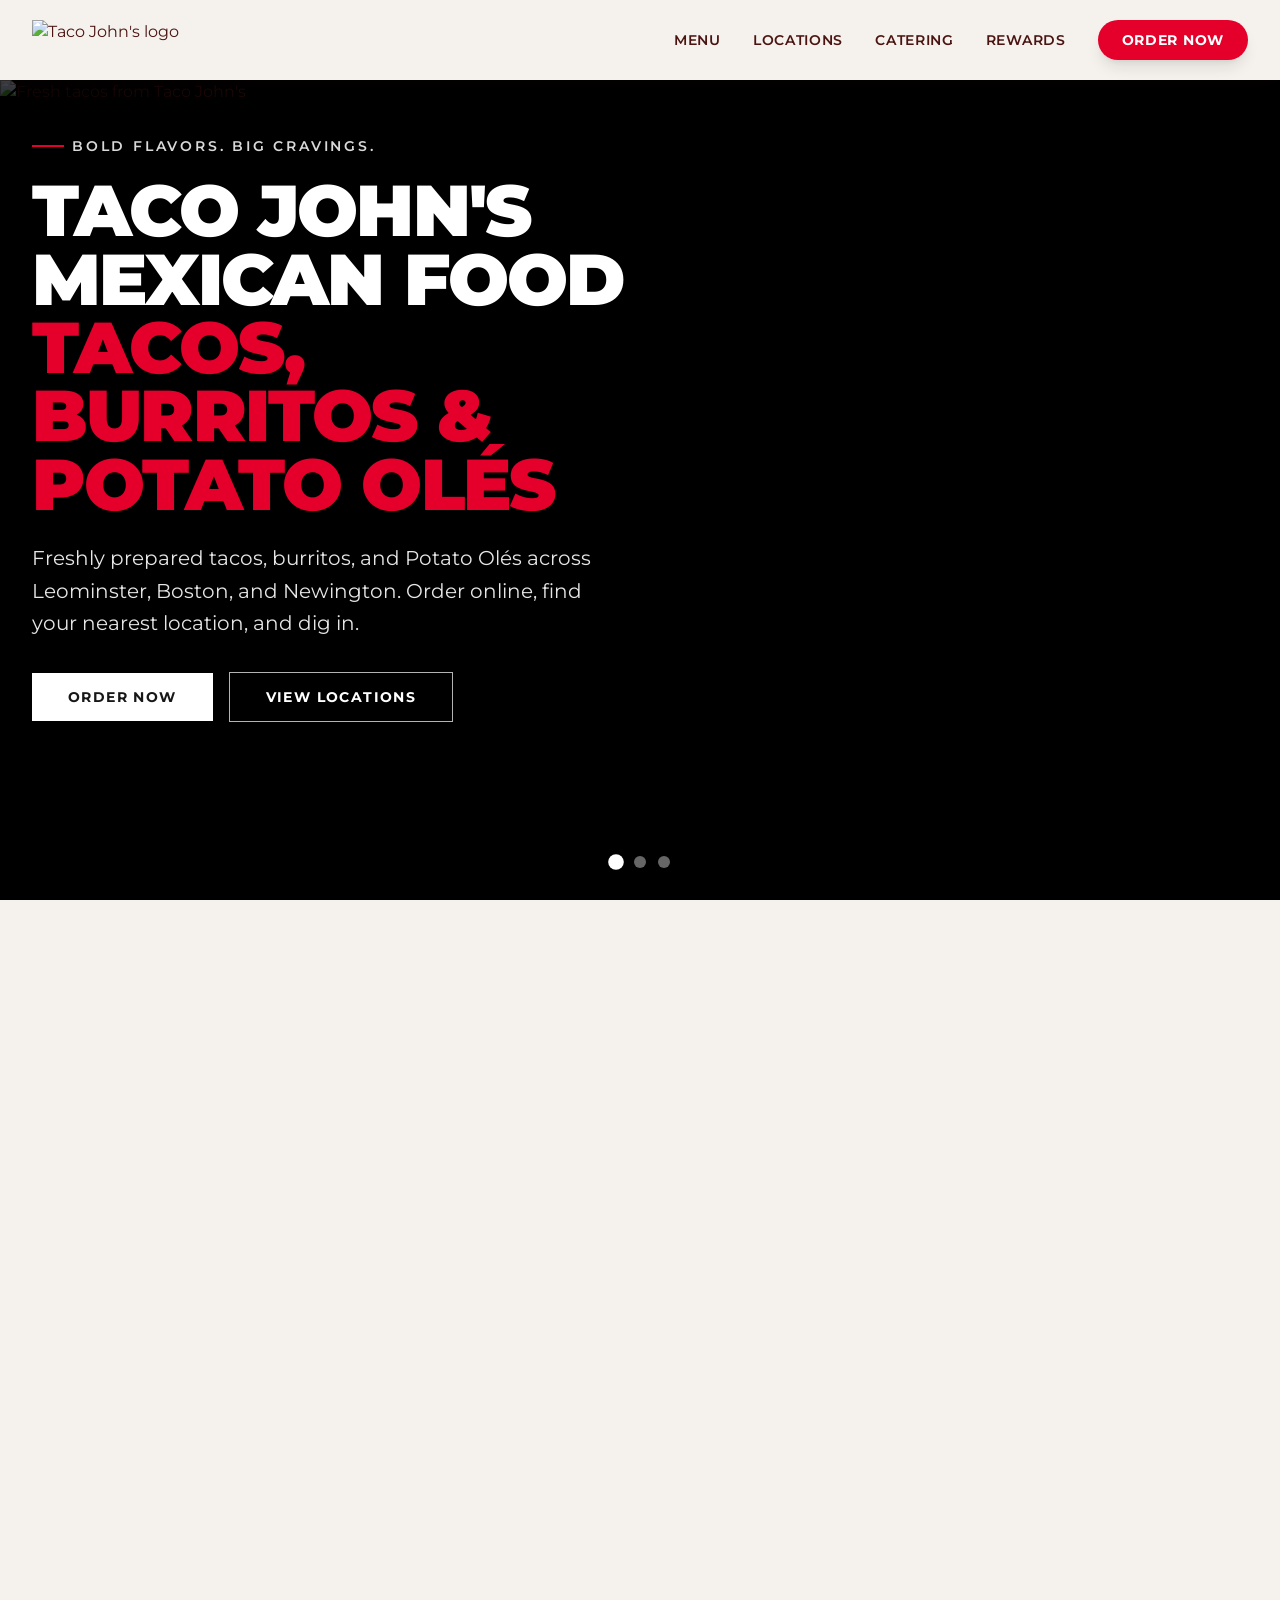
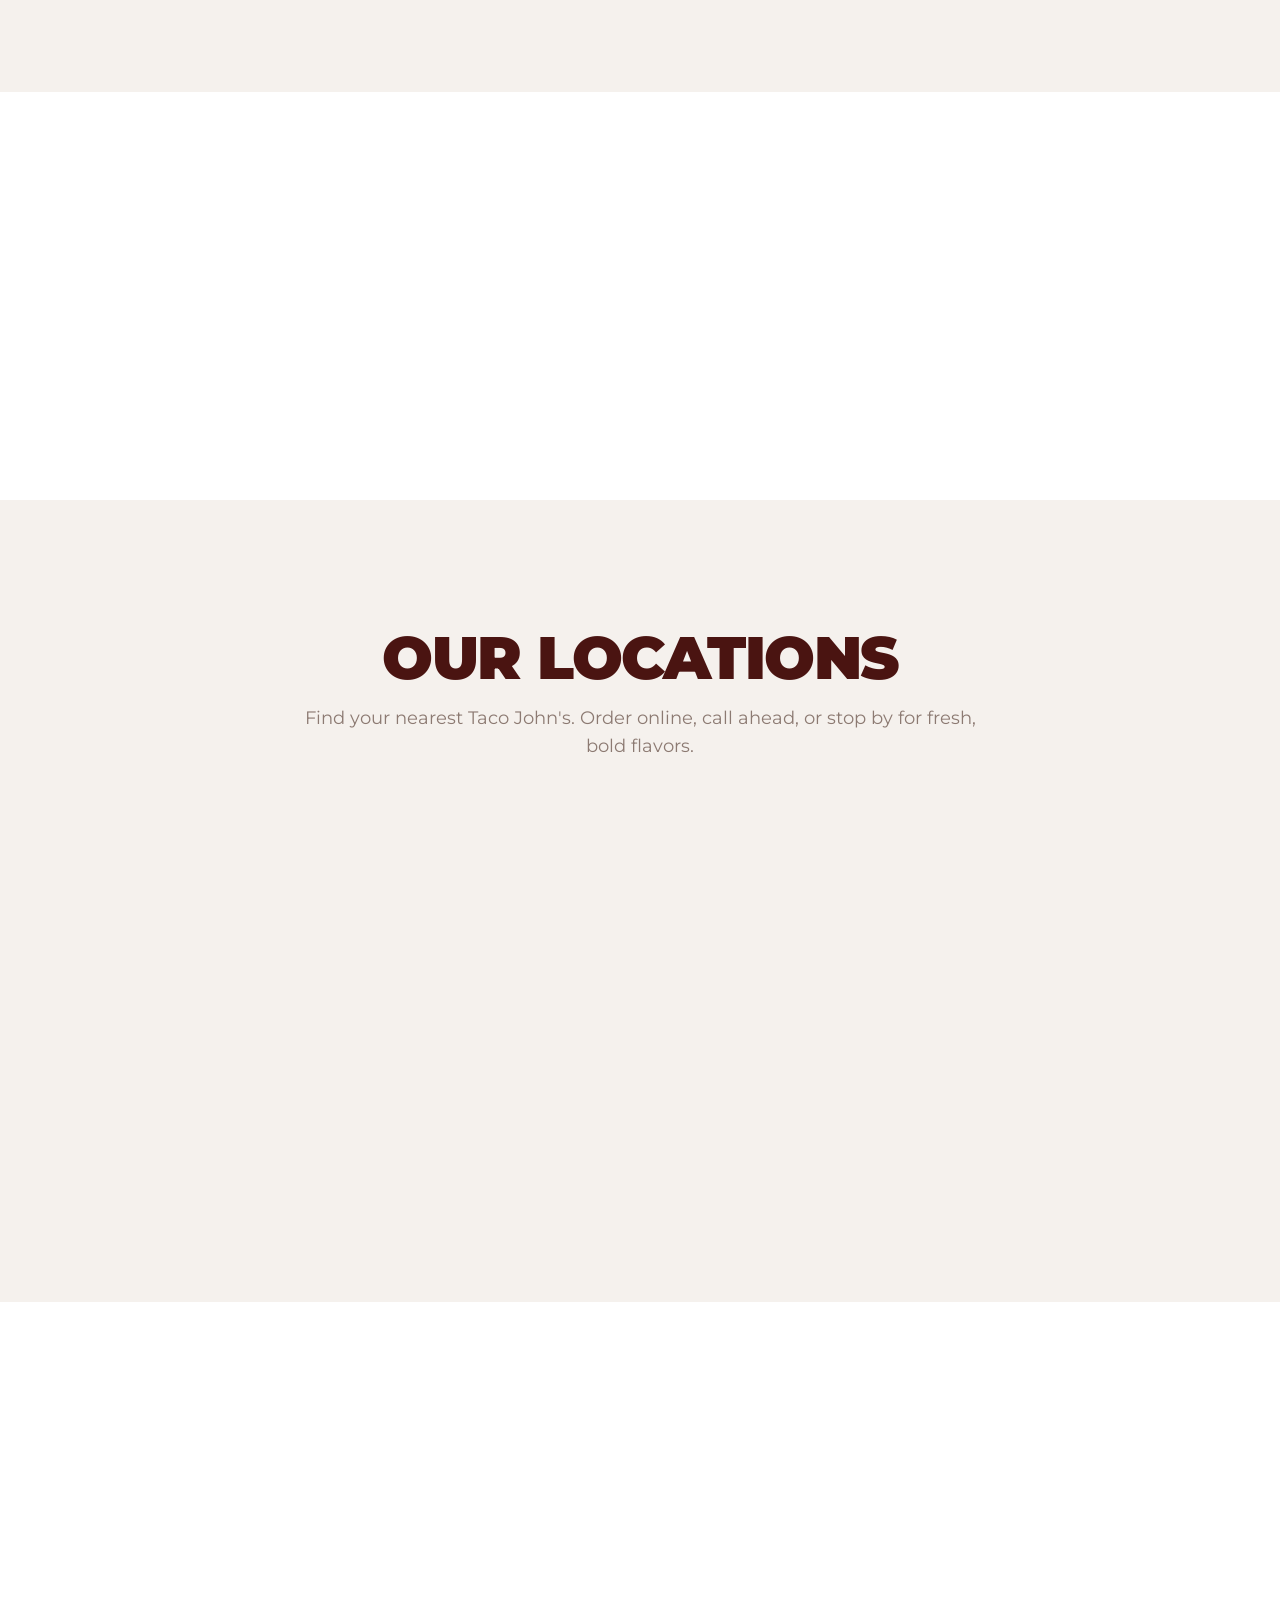
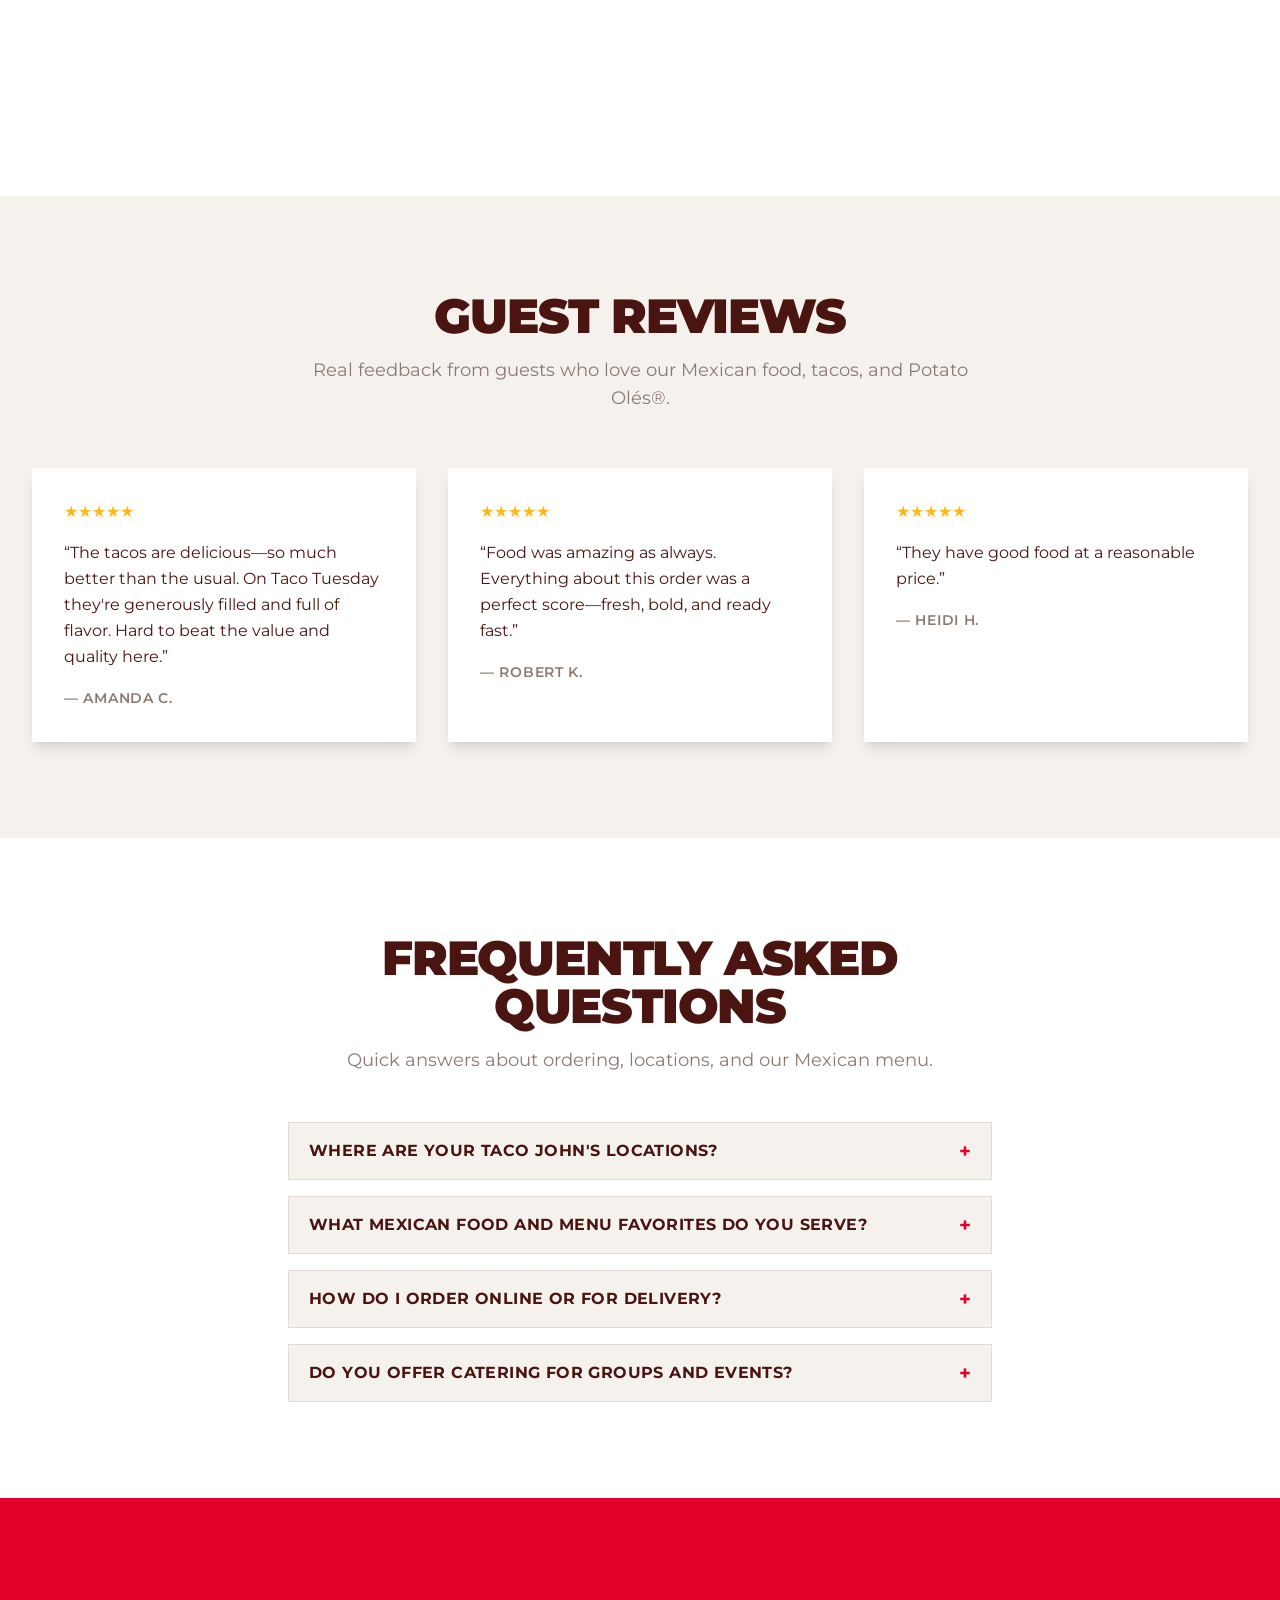
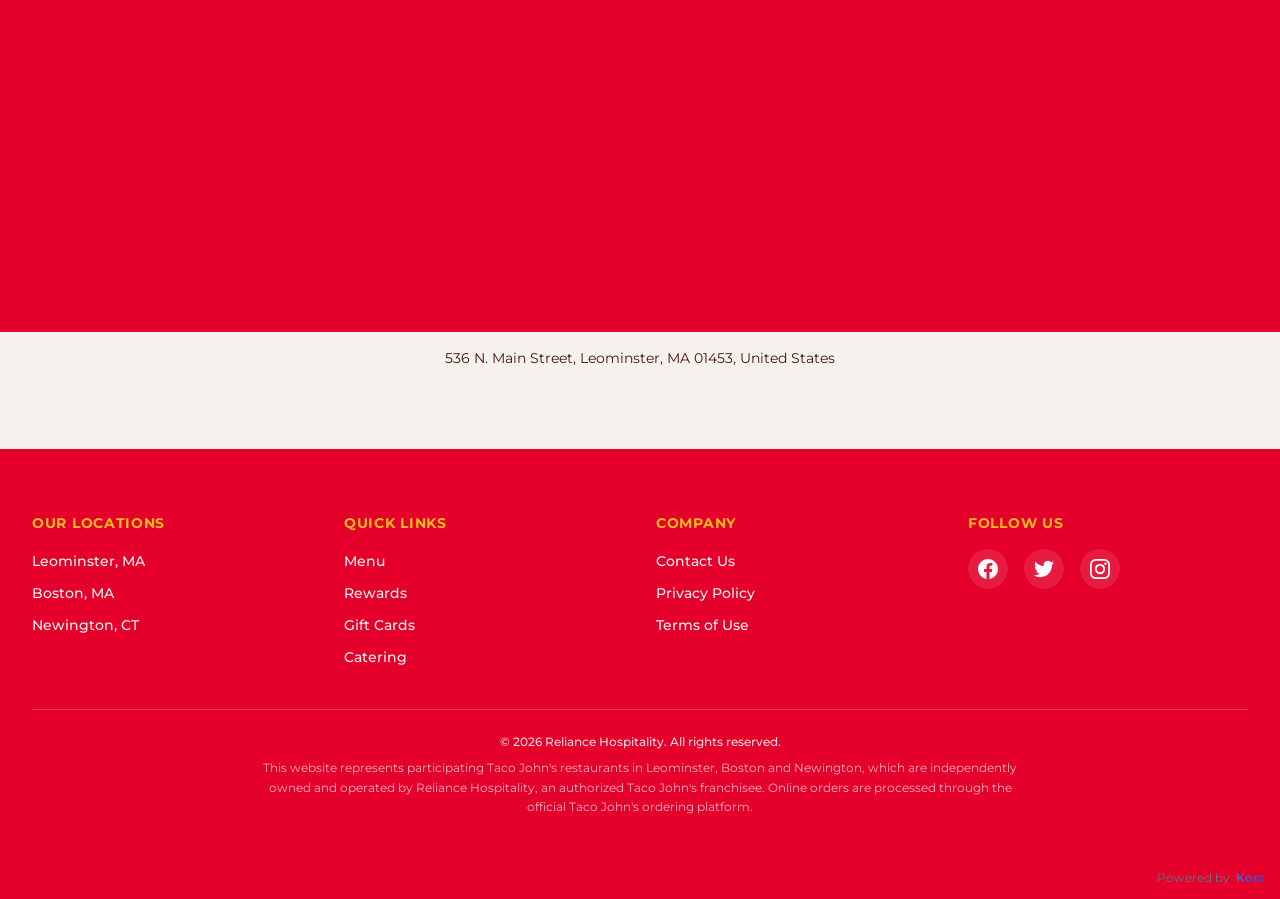
==== index.html @ ee035e54 "Update hero section in index.html with new images and adjust CSS for improved layout and responsiven" ====
<!DOCTYPE html>

<html lang="en">
<head>
<!-- KORA_TRACKING_GTM_HEAD_START -->
<!-- Google Tag Manager -->
<script>(function(w,d,s,l,i){w[l]=w[l]||[];w[l].push({'gtm.start':
new Date().getTime(),event:'gtm.js'});var f=d.getElementsByTagName(s)[0],
j=d.createElement(s),dl=l!='dataLayer'?'&l='+l:'';j.async=true;j.src=
'https://www.googletagmanager.com/gtm.js?id='+i+dl;f.parentNode.insertBefore(j,f);
})(window,document,'script','dataLayer','GTM-WW6DJR4F');</script>
<!-- End Google Tag Manager -->
<!-- KORA_TRACKING_GTM_HEAD_END -->

<meta charset="utf-8"/>
<meta content="width=device-width, initial-scale=1.0" name="viewport"/>
<title>Taco John's | Mexican Food, Tacos &amp; Potato Olés — MA &amp; CT</title>
<meta content="Order Mexican food at Taco John's in Leominster, Boston, and Newington. Enjoy tacos, burritos, Potato Olés®, breakfast, and the Value Menu. Order online today." name="description"/>
<!-- Open Graph -->
<meta content="Taco John's | Mexican Food, Tacos &amp; Potato Olés — MA &amp; CT" property="og:title"/>
<meta content="Order Mexican food at Taco John's in Leominster, Boston, and Newington. Enjoy tacos, burritos, Potato Olés®, breakfast, and the Value Menu. Order online today." property="og:description"/>
<meta content="website" property="og:type"/>
<meta content="https://quseprdus1.blob.core.windows.net/kora-business-images/social-media/9052b239-72f8-4fc3-ac91-8d7a4dfd81f4/medialibrary/1787008241_w68ulz.jpg" property="og:image"/>
<meta content="Taco John's" property="og:site_name"/>
<meta content="en_US" property="og:locale"/>
<meta content="https://tacojohnsnewengland.com" property="og:url"/>
<link href="https://tacojohnsnewengland.com" rel="canonical"/>
<meta content="US-MA" name="geo.region"/>
<meta content="Leominster" name="geo.placename"/>
<meta content="42.5251, -71.7596" name="ICBM"/>
<!-- Twitter -->
<meta content="summary_large_image" name="twitter:card"/>
<meta content="Taco John's | Mexican Food, Tacos &amp; Potato Olés — MA &amp; CT" name="twitter:title"/>
<meta content="Order Mexican food at Taco John's in Leominster, Boston, and Newington. Tacos, burritos, Potato Olés®, and rewards." name="twitter:description"/>
<meta content="https://quseprdus1.blob.core.windows.net/kora-business-images/social-media/9052b239-72f8-4fc3-ac91-8d7a4dfd81f4/medialibrary/1787008241_w68ulz.jpg" name="twitter:image"/>
<!-- Favicon (tacojohns.com) -->
<link href="https://tacojohns.com/wp-content/themes/tacojohns-2019-refresh/assets/favicon-v2/favicon-32x32.png" rel="icon" type="image/png"/>
<link href="https://tacojohns.com/wp-content/themes/tacojohns-2019-refresh/assets/favicon-v2/favicon-32x32.png" rel="shortcut icon"/>
<link href="https://tacojohns.com/wp-content/themes/tacojohns-2019-refresh/assets/favicon-v2/apple-icon-180x180.png" rel="apple-touch-icon"/>
<link as="image" href="https://quseprdus1.blob.core.windows.net/kora-business-images/social-media/9052b239-72f8-4fc3-ac91-8d7a4dfd81f4/medialibrary/1787008241_w68ulz.jpg" rel="preload"/>
<script type="application/ld+json">{
  "@context": "https://schema.org",
  "@graph": [
    {
      "@type": "WebSite",
      "name": "Taco John's",
      "url": "https://tacojohnsnewengland.com",
      "sameAs": [
        "https://www.facebook.com/tacojohns",
        "https://twitter.com/tacojohns",
        "https://www.instagram.com/tacojohns/"
      ]
    },
    {
      "@type": "Restaurant",
      "name": "Taco John's — Leominster",
      "url": "https://tacojohnsnewengland.com",
      "description": "Taco John's in Leominster, MA — bold Mexican flavors, signature Potato Olés®, and craveable classics. Order online or visit us on N. Main Street.",
      "image": "https://quseprdus1.blob.core.windows.net/kora-business-images/user-media/9052b239-72f8-4fc3-ac91-8d7a4dfd81f4/de8c94d8-887e-4625-825f-ec262dbc28df/1777350021_3ivt4z.jpg",
      "telephone": "+1-978-252-0775",
      "menu": "https://order.tacojohns.com/menu/taco-johns-leominster",
      "address": {
        "@type": "PostalAddress",
        "streetAddress": "536 N. Main Street",
        "addressLocality": "Leominster",
        "addressRegion": "MA",
        "postalCode": "01453",
        "addressCountry": "US"
      },
      "geo": {
        "@type": "GeoCoordinates",
        "latitude": 42.5251,
        "longitude": -71.7596
      },
      "openingHours": [
        "Mo 07:00-24:00",
        "Tu 07:00-24:00",
        "We 07:00-24:00",
        "Th 07:00-24:00",
        "Fr 07:00-01:00",
        "Sa 07:00-01:00",
        "Su 07:00-24:00"
      ],
      "openingHoursSpecification": [
        {
          "@type": "OpeningHoursSpecification",
          "dayOfWeek": [
            "Monday",
            "Tuesday",
            "Wednesday",
            "Thursday"
          ],
          "opens": "07:00",
          "closes": "24:00"
        },
        {
          "@type": "OpeningHoursSpecification",
          "dayOfWeek": [
            "Friday",
            "Saturday"
          ],
          "opens": "07:00",
          "closes": "01:00"
        },
        {
          "@type": "OpeningHoursSpecification",
          "dayOfWeek": "Sunday",
          "opens": "07:00",
          "closes": "24:00"
        }
      ],
      "servesCuisine": "Mexican",
      "priceRange": "$",
      "sameAs": [
        "https://www.facebook.com/tacojohns",
        "https://twitter.com/tacojohns",
        "https://www.instagram.com/tacojohns/"
      ],
      "aggregateRating": {
        "@type": "AggregateRating",
        "ratingValue": "4.6",
        "reviewCount": "1085",
        "bestRating": "5"
      }
    },
    {
      "@type": "Restaurant",
      "name": "Taco John's — Boston",
      "url": "https://tacojohnsnewengland.com",
      "description": "Taco John's in Boston, MA — bold Mexican flavors downtown on Summer Street. Order online or stop in for breakfast, lunch, or dinner.",
      "image": "https://quseprdus1.blob.core.windows.net/kora-business-images/user-media/9052b239-72f8-4fc3-ac91-8d7a4dfd81f4/de8c94d8-887e-4625-825f-ec262dbc28df/1777350008_lnzihv.jpg",
      "telephone": "+1-617-431-8787",
      "menu": "https://order.tacojohns.com/menu/boston-ma-summer-street",
      "address": {
        "@type": "PostalAddress",
        "streetAddress": "77 Summer Street",
        "addressLocality": "Boston",
        "addressRegion": "MA",
        "postalCode": "02111",
        "addressCountry": "US"
      },
      "geo": {
        "@type": "GeoCoordinates",
        "latitude": 42.3539,
        "longitude": -71.058
      },
      "openingHours": [
        "Mo 07:00-24:00",
        "Tu 07:00-24:00",
        "We 07:00-24:00",
        "Th 07:00-24:00",
        "Fr 07:00-24:00",
        "Sa 07:00-24:00",
        "Su 08:00-24:00"
      ],
      "openingHoursSpecification": [
        {
          "@type": "OpeningHoursSpecification",
          "dayOfWeek": [
            "Monday",
            "Tuesday",
            "Wednesday",
            "Thursday",
            "Friday",
            "Saturday"
          ],
          "opens": "07:00",
          "closes": "24:00"
        },
        {
          "@type": "OpeningHoursSpecification",
          "dayOfWeek": "Sunday",
          "opens": "08:00",
          "closes": "24:00"
        }
      ],
      "servesCuisine": "Mexican",
      "priceRange": "$",
      "sameAs": [
        "https://www.facebook.com/tacojohns",
        "https://twitter.com/tacojohns",
        "https://www.instagram.com/tacojohns/"
      ]
    },
    {
      "@type": "Restaurant",
      "name": "Taco John's — Newington",
      "url": "https://tacojohnsnewengland.com",
      "description": "Taco John's coming soon to Newington, CT — stay tuned for opening details at Costello Road.",
      "image": "https://quseprdus1.blob.core.windows.net/kora-business-images/user-media/9052b239-72f8-4fc3-ac91-8d7a4dfd81f4/de8c94d8-887e-4625-825f-ec262dbc28df/1777350015_f8oscp.jpg",
      "telephone": "+1-800-854-0819",
      "address": {
        "@type": "PostalAddress",
        "streetAddress": "56B Costello Road",
        "addressLocality": "Newington",
        "addressRegion": "CT",
        "postalCode": "06111",
        "addressCountry": "US"
      },
      "geo": {
        "@type": "GeoCoordinates",
        "latitude": 41.686,
        "longitude": -72.7241
      },
      "servesCuisine": "Mexican",
      "priceRange": "$"
    }
  ]
}</script>
<script type="application/ld+json">
  {
    "@context": "https://schema.org",
    "@type": "FAQPage",
    "mainEntity": [
      {
        "@type": "Question",
        "name": "Where are your Taco John's locations?",
        "acceptedAnswer": {
          "@type": "Answer",
          "text": "We currently serve Leominster, MA (536 N. Main Street), Boston, MA (77 Summer Street), and a Newington, CT location coming soon at 56B Costello Road."
        }
      },
      {
        "@type": "Question",
        "name": "What Mexican food and menu favorites do you serve?",
        "acceptedAnswer": {
          "@type": "Answer",
          "text": "Enjoy bold Mexican flavors including tacos, burritos, Potato Olés, Stuffed Grilled Tacos, the Fried Chicken Taco, breakfast burritos, and everyday Value Menu options."
        }
      },
      {
        "@type": "Question",
        "name": "How do I order online or for delivery?",
        "acceptedAnswer": {
          "@type": "Answer",
          "text": "Order at order.tacojohns.com, use the Taco John's mobile app, or choose DoorDash for delivery. Join Bigger Bolder Rewards to earn free food."
        }
      },
      {
        "@type": "Question",
        "name": "Do you offer catering for groups and events?",
        "acceptedAnswer": {
          "@type": "Answer",
          "text": "Yes—order catering for offices, parties, and events through our catering partners for trays of tacos, burritos, and Potato Olés."
        }
      }
    ]
  }
  </script>
<link href="assets/styles.css" rel="stylesheet"/>
<link href="style.css" rel="stylesheet"/>
<!-- GSAP -->
<script src="https://cdnjs.cloudflare.com/ajax/libs/gsap/3.12.2/gsap.min.js"></script>
<script src="https://cdnjs.cloudflare.com/ajax/libs/gsap/3.12.2/ScrollTrigger.min.js"></script>
<!-- KORA_GOOGLE_FONTS_START -->
<link rel="preconnect" href="https://fonts.googleapis.com">
<link rel="preconnect" href="https://fonts.gstatic.com" crossorigin>
<link rel="preload" as="style" href="https://fonts.googleapis.com/css2?family=Montserrat:wght@400;600;700&amp;display=swap" onload="this.onload=null;this.rel='stylesheet'">
<noscript><link rel="stylesheet" href="https://fonts.googleapis.com/css2?family=Montserrat:wght@400;600;700&amp;display=swap"></noscript>
<!-- KORA_GOOGLE_FONTS_END -->
</head>
<body>
<!-- KORA_TRACKING_GTM_BODY_START -->
<!-- Google Tag Manager (noscript) -->
<noscript><iframe src="https://www.googletagmanager.com/ns.html?id=GTM-WW6DJR4F"
height="0" width="0" style="display:none;visibility:hidden"></iframe></noscript>
<!-- End Google Tag Manager (noscript) -->
<!-- KORA_TRACKING_GTM_BODY_END -->

<script>
  window.KORA_SITE_CONFIG = {
    businessName: "Taco John's New England",
    phone: "+1-978-252-0775",
    address: "536 N. Main Street, Leominster, MA 01453, United States",
    site: "https://tacojohnsnewengland.com",
    apiBaseUrl: "https://kora-agent.grubtok.com"
  };
  window.KORA_CONFIG = window.KORA_SITE_CONFIG;
</script>
<div class="font-body bg-tj-cream text-tj-burgundy antialiased overflow-x-hidden" data-page-type="home">
<nav aria-label="Main navigation">
<div id="shared-header"></div>
<ul style="display:none">
<li><a href="index.html">Home</a></li>
<li><a href="location-leominster.html">Leominster</a></li>
<li><a href="location-boston.html">Boston</a></li>
<li><a href="location-newington.html">Newington</a></li>
</ul>
</nav>
<!-- ============ HERO SECTION ============ -->
<section class="relative overflow-hidden bg-black" id="hero">
<!-- Animated Background Slider -->
<div class="absolute inset-0 z-0" id="hero-slider">
<div class="slider-slide active">
<img alt="Fresh tacos from Taco John's" class="slider-slide__img" decoding="async" fetchpriority="high" height="1080" loading="eager" src="https://quseprdus1.blob.core.windows.net/kora-business-images/user-media/9052b239-72f8-4fc3-ac91-8d7a4dfd81f4/de8c94d8-887e-4625-825f-ec262dbc28df/1777350021_3ivt4z.jpg" width="1920"/>
</div>
<div class="slider-slide">
<img alt="Crispy Potato Olés from Taco John's" class="slider-slide__img" decoding="async" height="1080" loading="lazy" src="https://quseprdus1.blob.core.windows.net/kora-business-images/user-media/9052b239-72f8-4fc3-ac91-8d7a4dfd81f4/de8c94d8-887e-4625-825f-ec262dbc28df/1777350015_f8oscp.jpg" width="1920"/>
</div>
<div class="slider-slide">
<img alt="Hearty burritos from Taco John's" class="slider-slide__img" decoding="async" height="1080" loading="lazy" src="https://quseprdus1.blob.core.windows.net/kora-business-images/user-media/9052b239-72f8-4fc3-ac91-8d7a4dfd81f4/de8c94d8-887e-4625-825f-ec262dbc28df/1777350008_lnzihv.jpg" width="1920"/>
</div>
</div>
<div class="absolute inset-0 z-[1] bg-gradient-to-r from-black/75 via-black/45 to-black/20"></div>
<div class="absolute inset-0 z-[1] bg-gradient-to-t from-black/80 via-black/20 to-transparent"></div>
<div class="hero-content relative z-10 max-w-7xl mx-auto px-4 sm:px-6 lg:px-8 flex items-center pb-32">
<div class="max-w-2xl">
<p class="inline-flex items-center gap-2 text-xs sm:text-sm font-semibold uppercase tracking-[0.2em] text-white/85 mb-5">
<span class="inline-block w-8 h-[2px] bg-tj-red"></span>
          Bold Flavors. Big Cravings.
        </p>
<h1 class="font-display text-4xl sm:text-5xl lg:text-7xl font-black uppercase leading-[0.95] tracking-tight text-white drop-shadow-lg">
          Taco John's Mexican Food
          <span class="block text-tj-red">Tacos, Burritos &amp; Potato Olés</span>
</h1>
<p class="mt-5 sm:mt-6 text-base sm:text-lg lg:text-xl text-white/90 leading-relaxed max-w-xl">
          Freshly prepared tacos, burritos, and Potato Olés across Leominster, Boston, and Newington. Order online,
          find your nearest location, and dig in.
        </p>
<div class="mt-8 flex flex-wrap items-center gap-3 sm:gap-4">
<a class="inline-flex items-center justify-center bg-white text-neutral-900 px-7 sm:px-9 py-3.5 font-display font-bold uppercase tracking-widest text-xs sm:text-sm shadow-lg hover:bg-neutral-100 transition-colors" href="https://order.tacojohns.com/" rel="noopener noreferrer" target="_blank">
            Order Now
          </a>
<a class="inline-flex items-center justify-center border border-white/70 text-white px-7 sm:px-9 py-3.5 font-display font-bold uppercase tracking-widest text-xs sm:text-sm hover:bg-white hover:text-neutral-900 transition-colors" href="#locations">
            View Locations
          </a>
</div>
</div>
</div>
<!-- Slider dots -->
<div class="absolute bottom-0 left-0 right-0 z-10 px-4 pb-8 flex flex-col items-center gap-5 pointer-events-none" id="hero-bottom">
<div aria-label="Hero image slides" class="flex space-x-3 pointer-events-auto" role="tablist">
<button aria-label="Slide 1" class="slider-dot active w-3 h-3 rounded-full bg-white/40 hover:bg-white/70 transition-colors" data-slide="0" type="button"></button>
<button aria-label="Slide 2" class="slider-dot w-3 h-3 rounded-full bg-white/40 hover:bg-white/70 transition-colors" data-slide="1" type="button"></button>
<button aria-label="Slide 3" class="slider-dot w-3 h-3 rounded-full bg-white/40 hover:bg-white/70 transition-colors" data-slide="2" type="button"></button>
</div>
</div>
</section>
<!-- ============ VALUE PROPOSITION CARDS ============ -->
<section class="py-20 sm:py-24 lg:py-32 bg-tj-cream" id="value-props">
<div class="max-w-7xl mx-auto px-4 sm:px-6 lg:px-8">
<div class="grid md:grid-cols-3 gap-6 lg:gap-8">
<!-- Card 1: Value Menu -->
<div class="value-card bg-white rounded-2xl shadow-xl overflow-hidden hover:-translate-y-2 hover:shadow-2xl transition-all duration-300 opacity-0 translate-y-8">
<div class="aspect-[4/3] overflow-hidden">
<img alt="Taco John's Value Menu tacos and Mexican food deals starting at $2" class="w-full h-full object-cover" decoding="async" height="720" loading="lazy" src="https://quseprdus1.blob.core.windows.net/kora-business-images/social-media/9052b239-72f8-4fc3-ac91-8d7a4dfd81f4/medialibrary/1787008292_bke0to.jpg" width="960"/>
</div>
<div class="p-6 lg:p-8 text-center">
<h3 class="font-display text-2xl font-bold text-tj-burgundy mb-3">Value Menu</h3>
<p class="text-tj-taupe mb-6">See what Real Value tastes like. Options starting at just $2. Premium
              ingredients without the premium price.</p>
<a class="inline-block bg-tj-burgundy text-white px-6 py-3 rounded-full font-semibold uppercase tracking-wider text-sm hover:bg-tj-red transition-colors" href="https://order.tacojohns.com/" target="_blank">Order
              Now</a>
</div>
</div>
<!-- Card 2: Premium Ingredients -->
<div class="value-card bg-white rounded-2xl shadow-xl overflow-hidden hover:-translate-y-2 hover:shadow-2xl transition-all duration-300 opacity-0 translate-y-8">
<div class="aspect-[4/3] overflow-hidden">
<img alt="Premium ingredients for Boss Burrito and Meat and Potato Burrito" class="w-full h-full object-cover" decoding="async" height="720" loading="lazy" src="https://quseprdus1.blob.core.windows.net/kora-business-images/social-media/9052b239-72f8-4fc3-ac91-8d7a4dfd81f4/medialibrary/1787008330_jy5ivc.jpg" width="960"/>
</div>
<div class="p-6 lg:p-8 text-center">
<h3 class="font-display text-2xl font-bold text-tj-burgundy mb-3">Premium Ingredients</h3>
<p class="text-tj-taupe mb-6">Premium ingredients, shells fried in-house daily. Experience the Boss Burrito
              and Meat &amp; Potato Burrito.</p>
<a class="inline-block bg-tj-burgundy text-white px-6 py-3 rounded-full font-semibold uppercase tracking-wider text-sm hover:bg-tj-red transition-colors" href="https://tacojohns.com/our-menu/" target="_blank">Browse
              Menu</a>
</div>
</div>
<!-- Card 3: Breakfast -->
<div class="value-card bg-white rounded-2xl shadow-xl overflow-hidden hover:-translate-y-2 hover:shadow-2xl transition-all duration-300 opacity-0 translate-y-8">
<div class="aspect-[4/3] overflow-hidden">
<img alt="Breakfast burrito and Mexican breakfast favorites at Taco John's" class="w-full h-full object-cover" decoding="async" height="720" loading="lazy" src="https://quseprdus1.blob.core.windows.net/kora-business-images/user-media/9052b239-72f8-4fc3-ac91-8d7a4dfd81f4/de8c94d8-887e-4625-825f-ec262dbc28df/1787033516_rs2t01.jpg" width="960"/>
</div>
<div class="p-6 lg:p-8 text-center">
<h3 class="font-display text-2xl font-bold text-tj-burgundy mb-3">Breakfast</h3>
<p class="text-tj-taupe mb-6">Start your day with us! Scrambler Burritos, Meat &amp; Potato Breakfast Burritos,
              and Mexican Donut Bites.</p>
<a class="inline-block bg-tj-burgundy text-white px-6 py-3 rounded-full font-semibold uppercase tracking-wider text-sm hover:bg-tj-red transition-colors" href="https://tacojohns.com/our-menu/#breakfast" target="_blank">Find
              Breakfast</a>
</div>
</div>
</div>
</div>
</section>
<!-- ============ QUICK ACTION TILES (brand-style CTAs) ============ -->
<section aria-label="Quick links" class="quick-tiles-wrap py-10 sm:py-14 bg-white">
<div class="max-w-7xl mx-auto px-3 sm:px-4 lg:px-6">
<div class="grid grid-cols-2 lg:grid-cols-4 gap-2.5 sm:gap-3 lg:gap-4">
<a class="quick-card quick-action-tile group relative flex items-center justify-center overflow-hidden opacity-0 translate-y-6" href="https://tacojohns.wgiftcard.com/responsive/landing_responsive/landing/tacojohns" rel="noopener noreferrer" style="background-image: url('https://quseprdus1.blob.core.windows.net/kora-business-images/user-media/9052b239-72f8-4fc3-ac91-8d7a4dfd81f4/de8c94d8-887e-4625-825f-ec262dbc28df/1777350079_wdi53k.jpg');" target="_blank">
<span class="quick-action-tile__btn">Buy a Gift Card</span>
</a>
<a class="quick-card quick-action-tile quick-action-tile--hiring group relative flex flex-col items-center justify-center gap-4 overflow-hidden p-4 text-center opacity-0 translate-y-6" href="https://tacojohns.com/careers/" rel="noopener noreferrer" style="background-image: url('https://quseprdus1.blob.core.windows.net/kora-business-images/user-media/9052b239-72f8-4fc3-ac91-8d7a4dfd81f4/de8c94d8-887e-4625-825f-ec262dbc28df/1777350033_8bztr4.jpg');" target="_blank">
<span class="font-display font-black text-white uppercase tracking-tight text-xl sm:text-2xl lg:text-3xl leading-none drop-shadow-md">Now
            Hiring</span>
<span class="quick-action-tile__btn">Apply Now</span>
</a>
<a class="quick-card quick-action-tile group relative flex items-center justify-center overflow-hidden opacity-0 translate-y-6" href="https://www.doordash.com/business/Taco-John-s-249516" rel="noopener noreferrer" style="background-image: url('https://quseprdus1.blob.core.windows.net/kora-business-images/user-media/9052b239-72f8-4fc3-ac91-8d7a4dfd81f4/de8c94d8-887e-4625-825f-ec262dbc28df/1777350060_s73m8m.jpg');" target="_blank">
<span class="quick-action-tile__btn">Order DoorDash</span>
</a>
<a class="quick-card quick-action-tile group relative flex items-center justify-center overflow-hidden opacity-0 translate-y-6" href="https://www.ezcater.com/brand/pvt/taco-johns-1" rel="noopener noreferrer" style="background-image: url('https://quseprdus1.blob.core.windows.net/kora-business-images/user-media/9052b239-72f8-4fc3-ac91-8d7a4dfd81f4/de8c94d8-887e-4625-825f-ec262dbc28df/1777350047_htmjsw.jpg');" target="_blank">
<span class="quick-action-tile__btn">Order Catering</span>
</a>
</div>
</div>
</section>
<!-- ============ LOCATIONS SECTION ============ -->
<section class="py-20 sm:py-24 lg:py-32 bg-tj-cream" id="locations">
<div class="max-w-7xl mx-auto px-4 sm:px-6 lg:px-8">
<div class="text-center mb-12 lg:mb-16">
<h2 class="font-display text-4xl sm:text-5xl lg:text-6xl font-black text-tj-burgundy uppercase tracking-tight">
          Our Locations</h2>
<p class="text-tj-taupe mt-4 text-lg max-w-2xl mx-auto">Find your nearest Taco John's. Order online, call ahead,
          or stop by for fresh, bold flavors.</p>
</div>
<div class="grid md:grid-cols-3 gap-6 lg:gap-8">
<!-- Location 1: Leominster -->
<div class="location-card bg-white rounded-2xl shadow-xl overflow-hidden hover:-translate-y-2 hover:shadow-2xl transition-all duration-300 opacity-0 translate-y-8">
<div class="bg-tj-red p-4 text-center">
<h3 class="font-display text-xl font-bold text-white uppercase tracking-wider">Leominster, MA</h3>
</div>
<div class="p-6">
<div class="flex items-start gap-3 mb-3">
<svg class="w-5 h-5 text-tj-red flex-shrink-0 mt-0.5" fill="none" stroke="currentColor" viewbox="0 0 24 24">
<path d="M17.657 16.657L13.414 20.9a1.998 1.998 0 01-2.827 0l-4.244-4.243a8 8 0 1111.314 0z" stroke-linecap="round" stroke-linejoin="round" stroke-width="2"></path>
<path d="M15 11a3 3 0 11-6 0 3 3 0 016 0z" stroke-linecap="round" stroke-linejoin="round" stroke-width="2"></path>
</svg>
<p class="text-sm text-tj-burgundy">536 N. Main Street<br/>Leominster, MA 01453</p>
</div>
<div class="flex items-center gap-3 mb-3">
<svg class="w-5 h-5 text-tj-yellow flex-shrink-0" fill="none" stroke="currentColor" viewbox="0 0 24 24">
<path d="M3 5a2 2 0 012-2h3.28a1 1 0 01.948.684l1.498 4.493a1 1 0 01-.502 1.21l-2.257 1.13a11.042 11.042 0 005.516 5.516l1.13-2.257a1 1 0 011.21-.502l4.493 1.498a1 1 0 01.684.949V19a2 2 0 01-2 2h-1C9.716 21 3 14.284 3 6V5z" stroke-linecap="round" stroke-linejoin="round" stroke-width="2"></path>
</svg>
<a class="text-sm text-tj-burgundy hover:text-tj-red transition-colors font-semibold" href="tel:9782520775">(978) 252-0775</a>
</div>
<div class="flex items-center gap-3 mb-4">
<svg class="w-5 h-5 text-tj-teal flex-shrink-0" fill="none" stroke="currentColor" viewbox="0 0 24 24">
<path d="M12 8v4l3 3m6-3a9 9 0 11-18 0 9 9 0 0118 0z" stroke-linecap="round" stroke-linejoin="round" stroke-width="2"></path>
</svg>
<div class="text-sm">
<span class="location-status inline-flex items-center px-2 py-0.5 rounded-full text-xs font-bold bg-green-100 text-green-700 mb-1" data-location="leominster">
<span class="w-1.5 h-1.5 rounded-full bg-green-500 mr-1.5 animate-pulse"></span>Open
                </span>
<p class="text-tj-taupe today-hours" data-location="leominster">Today's Hours: 7:00 AM - Midnight</p>
</div>
</div>
<div class="grid grid-cols-2 gap-2 mt-4">
<a class="bg-tj-red text-white text-center py-2.5 rounded-full font-semibold text-sm hover:bg-tj-red-dark transition-colors" href="https://order.tacojohns.com/menu/taco-johns-leominster" target="_blank">Order</a>
<a class="bg-tj-burgundy text-white text-center py-2.5 rounded-full font-semibold text-sm hover:bg-tj-red transition-colors" href="https://maps.apple.com/?daddr=Taco+John's,+536+N.+Main+Street,+Leominster+MA+01453" target="_blank">Directions</a>
</div>
<div class="mt-3">
<a class="flex items-center justify-center gap-2 w-full border-2 border-tj-red text-tj-red text-center py-2.5 rounded-full text-sm font-bold uppercase tracking-wider hover:bg-tj-red hover:text-white transition-colors" href="location-leominster.html">
                View Details
                <svg aria-hidden="true" class="w-4 h-4 shrink-0" fill="none" stroke="currentColor" viewbox="0 0 24 24">
<path d="M9 5l7 7-7 7" stroke-linecap="round" stroke-linejoin="round" stroke-width="2"></path>
</svg>
</a>
</div>
</div>
</div>
<!-- Location 2: Boston -->
<div class="location-card bg-white rounded-2xl shadow-xl overflow-hidden hover:-translate-y-2 hover:shadow-2xl transition-all duration-300 opacity-0 translate-y-8">
<div class="bg-tj-red p-4 text-center">
<h3 class="font-display text-xl font-bold text-white uppercase tracking-wider">Boston, MA</h3>
</div>
<div class="p-6">
<div class="flex items-start gap-3 mb-3">
<svg class="w-5 h-5 text-tj-red flex-shrink-0 mt-0.5" fill="none" stroke="currentColor" viewbox="0 0 24 24">
<path d="M17.657 16.657L13.414 20.9a1.998 1.998 0 01-2.827 0l-4.244-4.243a8 8 0 1111.314 0z" stroke-linecap="round" stroke-linejoin="round" stroke-width="2"></path>
<path d="M15 11a3 3 0 11-6 0 3 3 0 016 0z" stroke-linecap="round" stroke-linejoin="round" stroke-width="2"></path>
</svg>
<p class="text-sm text-tj-burgundy">77 Summer Street<br/>Boston, MA 02111</p>
</div>
<div class="flex items-center gap-3 mb-3">
<svg class="w-5 h-5 text-tj-yellow flex-shrink-0" fill="none" stroke="currentColor" viewbox="0 0 24 24">
<path d="M3 5a2 2 0 012-2h3.28a1 1 0 01.948.684l1.498 4.493a1 1 0 01-.502 1.21l-2.257 1.13a11.042 11.042 0 005.516 5.516l1.13-2.257a1 1 0 011.21-.502l4.493 1.498a1 1 0 01.684.949V19a2 2 0 01-2 2h-1C9.716 21 3 14.284 3 6V5z" stroke-linecap="round" stroke-linejoin="round" stroke-width="2"></path>
</svg>
<a class="text-sm text-tj-burgundy hover:text-tj-red transition-colors font-semibold" href="tel:6174318787">(617) 431-8787</a>
</div>
<div class="flex items-center gap-3 mb-4">
<svg class="w-5 h-5 text-tj-teal flex-shrink-0" fill="none" stroke="currentColor" viewbox="0 0 24 24">
<path d="M12 8v4l3 3m6-3a9 9 0 11-18 0 9 9 0 0118 0z" stroke-linecap="round" stroke-linejoin="round" stroke-width="2"></path>
</svg>
<div class="text-sm">
<span class="location-status inline-flex items-center px-2 py-0.5 rounded-full text-xs font-bold bg-green-100 text-green-700 mb-1" data-location="boston">
<span class="w-1.5 h-1.5 rounded-full bg-green-500 mr-1.5 animate-pulse"></span>Open
                </span>
<p class="text-tj-taupe today-hours" data-location="boston">Today's Hours: 7:00 AM - Midnight</p>
</div>
</div>
<div class="grid grid-cols-2 gap-2 mt-4">
<a class="bg-tj-red text-white text-center py-2.5 rounded-full font-semibold text-sm hover:bg-tj-red-dark transition-colors" href="https://order.tacojohns.com/menu/boston-ma-summer-street" target="_blank">Order</a>
<a class="bg-tj-burgundy text-white text-center py-2.5 rounded-full font-semibold text-sm hover:bg-tj-red transition-colors" href="https://maps.apple.com/?daddr=Taco+John's,+77+Summer+Street,+Boston+MA+02111" target="_blank">Directions</a>
</div>
<div class="mt-3">
<a class="flex items-center justify-center gap-2 w-full border-2 border-tj-red text-tj-red text-center py-2.5 rounded-full text-sm font-bold uppercase tracking-wider hover:bg-tj-red hover:text-white transition-colors" href="location-boston.html">
                View Details
                <svg aria-hidden="true" class="w-4 h-4 shrink-0" fill="none" stroke="currentColor" viewbox="0 0 24 24">
<path d="M9 5l7 7-7 7" stroke-linecap="round" stroke-linejoin="round" stroke-width="2"></path>
</svg>
</a>
</div>
</div>
</div>
<!-- Location 3: Newington -->
<div class="location-card bg-white rounded-2xl shadow-xl overflow-hidden hover:-translate-y-2 hover:shadow-2xl transition-all duration-300 opacity-0 translate-y-8">
<div class="bg-tj-yellow p-4 text-center">
<h3 class="font-display text-xl font-bold text-tj-burgundy uppercase tracking-wider">Newington, CT</h3>
</div>
<div class="p-6">
<div class="flex items-start gap-3 mb-3">
<svg class="w-5 h-5 text-tj-red flex-shrink-0 mt-0.5" fill="none" stroke="currentColor" viewbox="0 0 24 24">
<path d="M17.657 16.657L13.414 20.9a1.998 1.998 0 01-2.827 0l-4.244-4.243a8 8 0 1111.314 0z" stroke-linecap="round" stroke-linejoin="round" stroke-width="2"></path>
<path d="M15 11a3 3 0 11-6 0 3 3 0 016 0z" stroke-linecap="round" stroke-linejoin="round" stroke-width="2"></path>
</svg>
<p class="text-sm text-tj-burgundy">56B Costello Road<br/>Newington, CT 06111</p>
</div>
<div class="flex items-center gap-3 mb-3">
<svg class="w-5 h-5 text-tj-yellow flex-shrink-0" fill="none" stroke="currentColor" viewbox="0 0 24 24">
<path d="M3 5a2 2 0 012-2h3.28a1 1 0 01.948.684l1.498 4.493a1 1 0 01-.502 1.21l-2.257 1.13a11.042 11.042 0 005.516 5.516l1.13-2.257a1 1 0 011.21-.502l4.493 1.498a1 1 0 01.684.949V19a2 2 0 01-2 2h-1C9.716 21 3 14.284 3 6V5z" stroke-linecap="round" stroke-linejoin="round" stroke-width="2"></path>
</svg>
<a class="text-sm text-tj-burgundy hover:text-tj-red transition-colors font-semibold" href="tel:8008540819">(800) 854-0819</a>
</div>
<div class="flex items-center gap-3 mb-4">
<svg class="w-5 h-5 text-tj-teal flex-shrink-0" fill="none" stroke="currentColor" viewbox="0 0 24 24">
<path d="M12 8v4l3 3m6-3a9 9 0 11-18 0 9 9 0 0118 0z" stroke-linecap="round" stroke-linejoin="round" stroke-width="2"></path>
</svg>
<div class="text-sm">
<span class="inline-flex items-center px-2 py-0.5 rounded-full text-xs font-bold bg-amber-100 text-amber-700 mb-1">
<span class="w-1.5 h-1.5 rounded-full bg-amber-500 mr-1.5"></span>Coming Soon
                </span>
<p class="text-tj-taupe">Opening Hours TBA</p>
</div>
</div>
<div class="grid grid-cols-2 gap-2 mt-4">
<a class="bg-gray-300 text-gray-500 text-center py-2.5 rounded-full font-semibold text-sm cursor-not-allowed" href="#" onclick="alert('Coming soon! This location is not yet open for orders.'); return false;">Order</a>
<a class="bg-tj-burgundy text-white text-center py-2.5 rounded-full font-semibold text-sm hover:bg-tj-red transition-colors" href="https://maps.apple.com/?daddr=Taco+John's,+56B+Costello+Road,+Newington+CT+06111" target="_blank">Directions</a>
</div>
<div class="mt-3">
<a class="flex items-center justify-center gap-2 w-full border-2 border-tj-red text-tj-red text-center py-2.5 rounded-full text-sm font-bold uppercase tracking-wider hover:bg-tj-red hover:text-white transition-colors" href="location-newington.html">
                View Details
                <svg aria-hidden="true" class="w-4 h-4 shrink-0" fill="none" stroke="currentColor" viewbox="0 0 24 24">
<path d="M9 5l7 7-7 7" stroke-linecap="round" stroke-linejoin="round" stroke-width="2"></path>
</svg>
</a>
</div>
</div>
</div>
</div>
</div>
</section>
<!-- ============ ABOUT SECTION ============ -->
<section class="py-16 sm:py-20 bg-white" id="about">
<div class="max-w-4xl mx-auto px-4 sm:px-6 lg:px-8 text-center">
<h2 class="about-title font-display text-3xl sm:text-4xl lg:text-5xl font-black text-tj-burgundy uppercase tracking-tight mb-6 opacity-0 translate-y-6">
        Proudly Serving Our Communities
      </h2>
<p class="about-text text-lg sm:text-xl text-tj-taupe leading-relaxed mb-8 opacity-0 translate-y-6">
        With our fusion of distinctive flavors and south-of-the-border spices, we're all about
        <strong class="text-tj-red">Bigger. Bolder. Better.</strong> Choose from classics like Meat &amp; Potato
        Burritos,
        Stuffed Grilled Tacos, Potato Olés<sup>®</sup>, and the fan-favorite Fried Chicken Taco.
        Stop in for signature specials like Taco Tuesday and our everyday Value Menu.
      </p>
<a class="about-cta inline-block bg-tj-red text-white px-8 py-4 rounded-full font-bold uppercase tracking-wider hover:bg-tj-red-dark hover:scale-105 transition-all shadow-xl text-sm opacity-0 translate-y-6" href="https://order.tacojohns.com/" target="_blank">
        Order Online Now
      </a>
</div>
</section>
<!-- ============ REVIEWS SECTION ============ -->
<section aria-labelledby="reviews-heading" class="py-16 sm:py-20 lg:py-24 bg-tj-cream" id="reviews">
<div class="max-w-7xl mx-auto px-4 sm:px-6 lg:px-8">
<div class="text-center mb-10 lg:mb-14">
<h2 class="font-display text-3xl sm:text-4xl lg:text-5xl font-black text-tj-burgundy uppercase tracking-tight" id="reviews-heading">
          Guest Reviews
        </h2>
<p class="text-tj-taupe mt-4 text-lg max-w-2xl mx-auto">
          Real feedback from guests who love our Mexican food, tacos, and Potato Olés®.
        </p>
</div>
<div class="grid md:grid-cols-3 gap-6 lg:gap-8">
<blockquote class="review testimonial bg-white p-6 lg:p-8 shadow-lg">
<div aria-label="5 out of 5 stars" class="flex items-center gap-1 text-tj-yellow mb-4">
<span aria-hidden="true">★★★★★</span>
</div>
<p class="text-tj-burgundy leading-relaxed mb-4">
            “The tacos are delicious—so much better than the usual. On Taco Tuesday they're generously filled
            and full of flavor. Hard to beat the value and quality here.”
          </p>
<cite class="not-italic text-sm font-semibold text-tj-taupe uppercase tracking-wider">— Amanda C.</cite>
</blockquote>
<blockquote class="review testimonial bg-white p-6 lg:p-8 shadow-lg">
<div aria-label="5 out of 5 stars" class="flex items-center gap-1 text-tj-yellow mb-4">
<span aria-hidden="true">★★★★★</span>
</div>
<p class="text-tj-burgundy leading-relaxed mb-4">
            “Food was amazing as always. Everything about this order was a perfect score—fresh, bold, and ready
            fast.”
          </p>
<cite class="not-italic text-sm font-semibold text-tj-taupe uppercase tracking-wider">— Robert K.</cite>
</blockquote>
<blockquote class="review testimonial bg-white p-6 lg:p-8 shadow-lg">
<div aria-label="5 out of 5 stars" class="flex items-center gap-1 text-tj-yellow mb-4">
<span aria-hidden="true">★★★★★</span>
</div>
<p class="text-tj-burgundy leading-relaxed mb-4">
            “They have good food at a reasonable price.”
          </p>
<cite class="not-italic text-sm font-semibold text-tj-taupe uppercase tracking-wider">— Heidi H.</cite>
</blockquote>
</div>
</div>
</section>
<!-- ============ FAQ SECTION ============ -->
<section aria-labelledby="faq-heading" class="faq py-16 sm:py-20 lg:py-24 bg-white" id="faq">
<div class="max-w-3xl mx-auto px-4 sm:px-6 lg:px-8">
<div class="text-center mb-10 lg:mb-12">
<h2 class="font-display text-3xl sm:text-4xl lg:text-5xl font-black text-tj-burgundy uppercase tracking-tight" id="faq-heading">
          Frequently Asked Questions
        </h2>
<p class="text-tj-taupe mt-4 text-lg">
          Quick answers about ordering, locations, and our Mexican menu.
        </p>
</div>
<div class="space-y-4">
<details class="faq-item group border border-tj-burgundy/10 bg-tj-cream open:shadow-md">
<summary class="cursor-pointer list-none font-display font-bold text-tj-burgundy uppercase tracking-wide text-sm sm:text-base px-5 py-4 flex items-center justify-between gap-4">
            Where are your Taco John's locations?
            <span class="text-tj-red text-xl leading-none group-open:rotate-45 transition-transform">+</span>
</summary>
<p class="px-5 pb-5 text-tj-taupe leading-relaxed">
            We currently serve Leominster, MA (536 N. Main Street), Boston, MA (77 Summer Street), and a Newington, CT
            location coming soon at 56B Costello Road. Find hours, directions, and online ordering on each location page.
          </p>
</details>
<details class="faq-item group border border-tj-burgundy/10 bg-tj-cream open:shadow-md">
<summary class="cursor-pointer list-none font-display font-bold text-tj-burgundy uppercase tracking-wide text-sm sm:text-base px-5 py-4 flex items-center justify-between gap-4">
            What Mexican food and menu favorites do you serve?
            <span class="text-tj-red text-xl leading-none group-open:rotate-45 transition-transform">+</span>
</summary>
<p class="px-5 pb-5 text-tj-taupe leading-relaxed">
            Enjoy bold Mexican flavors including tacos, burritos, Potato Olés®, Stuffed Grilled Tacos, the Fried Chicken
            Taco, breakfast burritos, and everyday Value Menu options. Order online or visit us for breakfast, lunch, or dinner.
          </p>
</details>
<details class="faq-item group border border-tj-burgundy/10 bg-tj-cream open:shadow-md">
<summary class="cursor-pointer list-none font-display font-bold text-tj-burgundy uppercase tracking-wide text-sm sm:text-base px-5 py-4 flex items-center justify-between gap-4">
            How do I order online or for delivery?
            <span class="text-tj-red text-xl leading-none group-open:rotate-45 transition-transform">+</span>
</summary>
<p class="px-5 pb-5 text-tj-taupe leading-relaxed">
            Order now at order.tacojohns.com, use the Taco John's mobile app, or choose DoorDash for delivery. Join
            Bigger Bolder Rewards to earn free food.
          </p>
</details>
<details class="faq-item group border border-tj-burgundy/10 bg-tj-cream open:shadow-md">
<summary class="cursor-pointer list-none font-display font-bold text-tj-burgundy uppercase tracking-wide text-sm sm:text-base px-5 py-4 flex items-center justify-between gap-4">
            Do you offer catering for groups and events?
            <span class="text-tj-red text-xl leading-none group-open:rotate-45 transition-transform">+</span>
</summary>
<p class="px-5 pb-5 text-tj-taupe leading-relaxed">
            Yes—order catering for offices, parties, and events through our catering partners. Visit the Catering link
            in the menu for trays of tacos, burritos, and Potato Olés®.
          </p>
</details>
</div>
</div>
</section>
<!-- ============ MOBILE APP / REWARDS BANNER ============ -->
<section aria-labelledby="app-download-heading app-download-freefood" class="app-download-banner relative isolate overflow-hidden bg-tj-red">
<div aria-hidden="true" class="app-download-banner__bg app-download-banner__bg--desktop absolute inset-0 hidden bg-tj-red bg-cover md:block" style="background-image: url('https://quseprdus1.blob.core.windows.net/kora-business-images/user-media/9052b239-72f8-4fc3-ac91-8d7a4dfd81f4/de8c94d8-887e-4625-825f-ec262dbc28df/1777349934_2oce00.jpg');">
</div>
<div aria-hidden="true" class="app-download-banner__bg absolute inset-0 bg-tj-red bg-cover bg-center md:hidden" style="background-image: url('https://quseprdus1.blob.core.windows.net/kora-business-images/user-media/9052b239-72f8-4fc3-ac91-8d7a4dfd81f4/de8c94d8-887e-4625-825f-ec262dbc28df/1777349951_ljib96.jpg');">
</div>
<div class="relative z-10 py-10 sm:py-14 md:py-16">
<div class="max-w-7xl mx-auto px-4 sm:px-6 flex justify-center lg:justify-start">
<div class="app-download-banner__box w-full max-w-md md:max-w-2xl text-center opacity-0 translate-y-6 px-6 py-8 sm:px-8 sm:py-10">
<h3 class="app-download-banner__title" id="app-download-heading">
            Download our Mobile App
          </h3>
<p class="app-download-banner__sub">
            and join Bigger Bolder Rewards to earn
          </p>
<h2 class="app-download-banner__free" id="app-download-freefood">
            FREE FOOD!
          </h2>
<div class="mt-8 flex flex-col items-center justify-center gap-4 md:flex-row md:flex-nowrap md:gap-5">
<a class="inline-block leading-none hover:opacity-90 transition-opacity" href="https://play.google.com/store/apps/details?id=com.punchh.tacojohns&amp;hl=en_US&amp;gl=US" rel="noopener noreferrer" target="_blank">
<div style="display:inline-flex;align-items:center;justify-content:center;background:#000;color:#fff;height:70px;width:224px;border-radius:8px;font-weight:bold;font-size:0.9rem;padding:0 1rem;gap:0.5rem;">
<span>▶</span><span>Get it on Google Play</span>
</div>
</a>
<a class="inline-block leading-none hover:opacity-90 transition-opacity" href="https://apps.apple.com/us/app/taco-johns/id1068819250" rel="noopener noreferrer" target="_blank">
<div style="display:inline-flex;align-items:center;justify-content:center;background:#000;color:#fff;height:70px;width:224px;border-radius:8px;font-weight:bold;font-size:0.9rem;padding:0 1rem;gap:0.5rem;">
<span></span><span>Download on the App Store</span>
</div>
</a>
</div>
</div>
</div>
</div>
</section>
<address style="font-style:normal;text-align:center;padding:1rem;font-size:0.9rem;">
  536 N. Main Street, Leominster, MA 01453, United States
</address>
<div id="shared-footer"></div>
<script src="js/shared-layout.js"></script>
<script src="js/main.js"></script>
</div>

<!-- KORA_TRACKING_EVENTS_START -->
<script>
  window.dataLayer = window.dataLayer || [];

  function trackEvent(eventName, params) {
    window.dataLayer.push(Object.assign({ event: eventName }, params || {}));
  }

  document.addEventListener('DOMContentLoaded', function () {
    function cleanText(value) {
      return (value || '').replace(/\s+/g, ' ').trim();
    }

    function toPath(href) {
      try {
        if (!href) return null;
        var url = new URL(href, window.location.origin);
        return url.pathname || '/';
      } catch (e) {
        return null;
      }
    }

    document.querySelectorAll('button, a').forEach(function (el) {
      el.addEventListener('click', function () {
        var clickId =
          el.getAttribute('data-kora-click-id') ||
          el.getAttribute('data-analytics-id') ||
          el.getAttribute('id') ||
          null;
        var clickLabel =
          el.getAttribute('data-kora-click-label') ||
          cleanText(el.innerText || el.textContent || '') ||
          null;
        var href = el.getAttribute('href') || null;
        trackEvent('button_click', {
          click_id: clickId,
          click_label: clickLabel,
          page_path: window.location.pathname || '/',
          link_url: href,
          element_id: el.getAttribute('id') || null,
          element_class: el.getAttribute('class') || null,
          link_path: toPath(href),
        });
      });
    });
  });
</script>
<!-- KORA_TRACKING_EVENTS_END -->
<!-- KORA_BRANDING_FOOTER_SCRIPT_START -->
<script>
(function () {
  var koraUrl = "https://askkora.ai";
  var muted = "#64748b";
  var blue = "#1E88E5";
  var purple = "#7B1FA2";
  var startMarker = 'KORA_' + 'BRANDING_FOOTER_START';
  var endMarker = 'KORA_' + 'BRANDING_FOOTER_END';
  var selector = '[data-kora-branding-footer="true"], .kora-powered-by';

  function removeExisting() {
    document.querySelectorAll(selector).forEach(function (node) {
      if (node && node.parentNode) node.parentNode.removeChild(node);
    });
    var walker = document.createTreeWalker(document.documentElement, NodeFilter.SHOW_COMMENT);
    var comments = [];
    while (walker.nextNode()) {
      if (walker.currentNode.nodeValue.indexOf(startMarker) !== -1 || walker.currentNode.nodeValue.indexOf(endMarker) !== -1) {
        comments.push(walker.currentNode);
      }
    }
    comments.forEach(function (node) {
      if (node && node.parentNode) node.parentNode.removeChild(node);
    });
  }

  function buildBranding() {
    var wrapper = document.createElement('div');
    wrapper.className = 'kora-powered-by';
    wrapper.setAttribute('data-kora-branding-footer', 'true');
    wrapper.style.cssText = 'display:flex;justify-content:flex-end;align-items:center;gap:0.35rem;padding:0.75rem 1rem;font-size:0.75rem;';
    wrapper.innerHTML = '<span style="color:' + muted + '">Powered by</span>' +
      '<a href="' + koraUrl + '" target="_blank" rel="noopener noreferrer" style="text-decoration:none;font-weight:600;background:linear-gradient(135deg,' + blue + ',' + purple + ');-webkit-background-clip:text;background-clip:text;-webkit-text-fill-color:transparent">Kora</a>';
    return wrapper;
  }

  function targetFooter(allowFallback) {
    var footer = document.querySelector('footer');
    if (footer) return footer;
    if (!allowFallback) return null;
    return document.getElementById('site-footer') || document.body;
  }

  function placeBranding(allowFallback) {
    var target = targetFooter(allowFallback);
    if (!target) return false;
    removeExisting();
    target.appendChild(document.createComment(' ' + startMarker + ' '));
    target.appendChild(buildBranding());
    target.appendChild(document.createComment(' ' + endMarker + ' '));
    return target.tagName && target.tagName.toLowerCase() === 'footer';
  }

  function start() {
    if (placeBranding(false)) return;
    var observer = new MutationObserver(function () {
      if (placeBranding(false)) observer.disconnect();
    });
    observer.observe(document.documentElement, { childList: true, subtree: true });
    window.setTimeout(function () { observer.disconnect(); placeBranding(true); }, 3000);
  }

  if (document.readyState === 'loading') {
    document.addEventListener('DOMContentLoaded', start);
  } else {
    start();
  }
}());
</script>
<!-- KORA_BRANDING_FOOTER_SCRIPT_END -->
</body>
</html>
---- assets/styles.css ----
/*! tailwindcss v4.2.1 | MIT License | https://tailwindcss.com */
@layer properties{@supports (((-webkit-hyphens:none)) and (not (margin-trim:inline))) or ((-moz-orient:inline) and (not (color:rgb(from red r g b)))){*,:before,:after,::backdrop{--tw-translate-x:0;--tw-translate-y:0;--tw-translate-z:0;--tw-rotate-x:initial;--tw-rotate-y:initial;--tw-rotate-z:initial;--tw-skew-x:initial;--tw-skew-y:initial;--tw-space-y-reverse:0;--tw-space-x-reverse:0;--tw-border-style:solid;--tw-gradient-position:initial;--tw-gradient-from:#0000;--tw-gradient-via:#0000;--tw-gradient-to:#0000;--tw-gradient-stops:initial;--tw-gradient-via-stops:initial;--tw-gradient-from-position:0%;--tw-gradient-via-position:50%;--tw-gradient-to-position:100%;--tw-leading:initial;--tw-font-weight:initial;--tw-tracking:initial;--tw-shadow:0 0 #0000;--tw-shadow-color:initial;--tw-shadow-alpha:100%;--tw-inset-shadow:0 0 #0000;--tw-inset-shadow-color:initial;--tw-inset-shadow-alpha:100%;--tw-ring-color:initial;--tw-ring-shadow:0 0 #0000;--tw-inset-ring-color:initial;--tw-inset-ring-shadow:0 0 #0000;--tw-ring-inset:initial;--tw-ring-offset-width:0px;--tw-ring-offset-color:#fff;--tw-ring-offset-shadow:0 0 #0000;--tw-blur:initial;--tw-brightness:initial;--tw-contrast:initial;--tw-grayscale:initial;--tw-hue-rotate:initial;--tw-invert:initial;--tw-opacity:initial;--tw-saturate:initial;--tw-sepia:initial;--tw-drop-shadow:initial;--tw-drop-shadow-color:initial;--tw-drop-shadow-alpha:100%;--tw-drop-shadow-size:initial;--tw-backdrop-blur:initial;--tw-backdrop-brightness:initial;--tw-backdrop-contrast:initial;--tw-backdrop-grayscale:initial;--tw-backdrop-hue-rotate:initial;--tw-backdrop-invert:initial;--tw-backdrop-opacity:initial;--tw-backdrop-saturate:initial;--tw-backdrop-sepia:initial;--tw-duration:initial;--tw-ease:initial;--tw-scale-x:1;--tw-scale-y:1;--tw-scale-z:1}}}@layer theme{:root,:host{--font-sans:ui-sans-serif, system-ui, sans-serif, "Apple Color Emoji", "Segoe UI Emoji", "Segoe UI Symbol", "Noto Color Emoji";--font-mono:ui-monospace, SFMono-Regular, Menlo, Monaco, Consolas, "Liberation Mono", "Courier New", monospace;--color-red-100:oklch(93.6% .032 17.717);--color-red-500:oklch(63.7% .237 25.331);--color-red-700:oklch(50.5% .213 27.518);--color-amber-50:oklch(98.7% .022 95.277);--color-amber-100:oklch(96.2% .059 95.617);--color-amber-200:oklch(92.4% .12 95.746);--color-amber-500:oklch(76.9% .188 70.08);--color-amber-600:oklch(66.6% .179 58.318);--color-amber-700:oklch(55.5% .163 48.998);--color-amber-800:oklch(47.3% .137 46.201);--color-green-50:oklch(98.2% .018 155.826);--color-green-100:oklch(96.2% .044 156.743);--color-green-200:oklch(92.5% .084 155.995);--color-green-500:oklch(72.3% .219 149.579);--color-green-700:oklch(52.7% .154 150.069);--color-green-800:oklch(44.8% .119 151.328);--color-gray-200:oklch(92.8% .006 264.531);--color-gray-300:oklch(87.2% .01 258.338);--color-gray-500:oklch(55.1% .027 264.364);--color-gray-700:oklch(37.3% .034 259.733);--color-neutral-100:oklch(97% 0 0);--color-neutral-900:oklch(20.5% 0 0);--color-black:#000;--color-white:#fff;--spacing:.25rem;--container-md:28rem;--container-xl:36rem;--container-2xl:42rem;--container-3xl:48rem;--container-4xl:56rem;--container-7xl:80rem;--text-xs:.75rem;--text-xs--line-height:calc(1 / .75);--text-sm:.875rem;--text-sm--line-height:calc(1.25 / .875);--text-base:1rem;--text-base--line-height:calc(1.5 / 1);--text-lg:1.125rem;--text-lg--line-height:calc(1.75 / 1.125);--text-xl:1.25rem;--text-xl--line-height:calc(1.75 / 1.25);--text-2xl:1.5rem;--text-2xl--line-height:calc(2 / 1.5);--text-3xl:1.875rem;--text-3xl--line-height:calc(2.25 / 1.875);--text-4xl:2.25rem;--text-4xl--line-height:calc(2.5 / 2.25);--text-5xl:3rem;--text-5xl--line-height:1;--text-6xl:3.75rem;--text-6xl--line-height:1;--text-7xl:4.5rem;--text-7xl--line-height:1;--font-weight-medium:500;--font-weight-semibold:600;--font-weight-bold:700;--font-weight-black:900;--tracking-tight:-.025em;--tracking-wide:.025em;--tracking-wider:.05em;--tracking-widest:.1em;--leading-relaxed:1.625;--radius-lg:.5rem;--radius-xl:.75rem;--radius-2xl:1rem;--drop-shadow-md:0 3px 3px #0000001f;--drop-shadow-lg:0 4px 4px #00000026;--ease-in-out:cubic-bezier(.4, 0, .2, 1);--animate-pulse:pulse 2s cubic-bezier(.4, 0, .6, 1) infinite;--blur-sm:8px;--blur-lg:16px;--default-transition-duration:.15s;--default-transition-timing-function:cubic-bezier(.4, 0, .2, 1);--default-font-family:var(--font-sans);--default-mono-font-family:var(--font-mono);--color-tj-red:#e4002b;--color-tj-red-dark:#b30022;--color-tj-yellow:#ffb81c;--color-tj-teal:#00a896;--color-tj-burgundy:#4a1411;--color-tj-cream:#f5f1ed;--color-tj-taupe:#8c7a72;--font-display:Montserrat, "Arial Black", Impact, sans-serif;--font-body:Montserrat, sans-serif}}@layer base{*,:after,:before,::backdrop{box-sizing:border-box;border:0 solid;margin:0;padding:0}::file-selector-button{box-sizing:border-box;border:0 solid;margin:0;padding:0}html,:host{-webkit-text-size-adjust:100%;tab-size:4;line-height:1.5;font-family:var(--default-font-family,ui-sans-serif, system-ui, sans-serif, "Apple Color Emoji", "Segoe UI Emoji", "Segoe UI Symbol", "Noto Color Emoji");font-feature-settings:var(--default-font-feature-settings,normal);font-variation-settings:var(--default-font-variation-settings,normal);-webkit-tap-highlight-color:transparent}hr{height:0;color:inherit;border-top-width:1px}abbr:where([title]){-webkit-text-decoration:underline dotted;text-decoration:underline dotted}h1,h2,h3,h4,h5,h6{font-size:inherit;font-weight:inherit}a{color:inherit;-webkit-text-decoration:inherit;-webkit-text-decoration:inherit;-webkit-text-decoration:inherit;text-decoration:inherit}b,strong{font-weight:bolder}code,kbd,samp,pre{font-family:var(--default-mono-font-family,ui-monospace, SFMono-Regular, Menlo, Monaco, Consolas, "Liberation Mono", "Courier New", monospace);font-feature-settings:var(--default-mono-font-feature-settings,normal);font-variation-settings:var(--default-mono-font-variation-settings,normal);font-size:1em}small{font-size:80%}sub,sup{vertical-align:baseline;font-size:75%;line-height:0;position:relative}sub{bottom:-.25em}sup{top:-.5em}table{text-indent:0;border-color:inherit;border-collapse:collapse}:-moz-focusring{outline:auto}progress{vertical-align:baseline}summary{display:list-item}ol,ul,menu{list-style:none}img,svg,video,canvas,audio,iframe,embed,object{vertical-align:middle;display:block}img,video{max-width:100%;height:auto}button,input,select,optgroup,textarea{font:inherit;font-feature-settings:inherit;font-variation-settings:inherit;letter-spacing:inherit;color:inherit;opacity:1;background-color:#0000;border-radius:0}::file-selector-button{font:inherit;font-feature-settings:inherit;font-variation-settings:inherit;letter-spacing:inherit;color:inherit;opacity:1;background-color:#0000;border-radius:0}:where(select:is([multiple],[size])) optgroup{font-weight:bolder}:where(select:is([multiple],[size])) optgroup option{padding-inline-start:20px}::file-selector-button{margin-inline-end:4px}::placeholder{opacity:1}@supports (not ((-webkit-appearance:-apple-pay-button))) or (contain-intrinsic-size:1px){::placeholder{color:currentColor}@supports (color:color-mix(in lab, red, red)){::placeholder{color:color-mix(in oklab, currentcolor 50%, transparent)}}}textarea{resize:vertical}::-webkit-search-decoration{-webkit-appearance:none}::-webkit-date-and-time-value{min-height:1lh;text-align:inherit}::-webkit-datetime-edit{display:inline-flex}::-webkit-datetime-edit-fields-wrapper{padding:0}::-webkit-datetime-edit{padding-block:0}::-webkit-datetime-edit-year-field{padding-block:0}::-webkit-datetime-edit-month-field{padding-block:0}::-webkit-datetime-edit-day-field{padding-block:0}::-webkit-datetime-edit-hour-field{padding-block:0}::-webkit-datetime-edit-minute-field{padding-block:0}::-webkit-datetime-edit-second-field{padding-block:0}::-webkit-datetime-edit-millisecond-field{padding-block:0}::-webkit-datetime-edit-meridiem-field{padding-block:0}::-webkit-calendar-picker-indicator{line-height:1}:-moz-ui-invalid{box-shadow:none}button,input:where([type=button],[type=reset],[type=submit]){appearance:button}::file-selector-button{appearance:button}::-webkit-inner-spin-button{height:auto}::-webkit-outer-spin-button{height:auto}[hidden]:where(:not([hidden=until-found])){display:none!important}body{font-family:var(--font-body)}h1,h2,h3,h4,h5,h6{font-family:var(--font-display)}}@layer components;@layer utilities{.pointer-events-auto{pointer-events:auto}.pointer-events-none{pointer-events:none}.sr-only{clip-path:inset(50%);white-space:nowrap;border-width:0;width:1px;height:1px;margin:-1px;padding:0;position:absolute;overflow:hidden}.absolute{position:absolute}.fixed{position:fixed}.relative{position:relative}.inset-0{inset:calc(var(--spacing) * 0)}.start{inset-inline-start:var(--spacing)}.end{inset-inline-end:var(--spacing)}.top-0{top:calc(var(--spacing) * 0)}.right-0{right:calc(var(--spacing) * 0)}.right-4{right:calc(var(--spacing) * 4)}.bottom-0{bottom:calc(var(--spacing) * 0)}.bottom-4{bottom:calc(var(--spacing) * 4)}.left-0{left:calc(var(--spacing) * 0)}.left-4{left:calc(var(--spacing) * 4)}.isolate{isolation:isolate}.z-0{z-index:0}.z-10{z-index:10}.z-50{z-index:50}.z-\[1\]{z-index:1}.mx-auto{margin-inline:auto}.mt-0\.5{margin-top:calc(var(--spacing) * .5)}.mt-1{margin-top:calc(var(--spacing) * 1)}.mt-2{margin-top:calc(var(--spacing) * 2)}.mt-3{margin-top:calc(var(--spacing) * 3)}.mt-4{margin-top:calc(var(--spacing) * 4)}.mt-5{margin-top:calc(var(--spacing) * 5)}.mt-6{margin-top:calc(var(--spacing) * 6)}.mt-8{margin-top:calc(var(--spacing) * 8)}.mt-12{margin-top:calc(var(--spacing) * 12)}.mt-16{margin-top:calc(var(--spacing) * 16)}.mt-20{margin-top:calc(var(--spacing) * 20)}.mr-1\.5{margin-right:calc(var(--spacing) * 1.5)}.mb-1{margin-bottom:calc(var(--spacing) * 1)}.mb-3{margin-bottom:calc(var(--spacing) * 3)}.mb-4{margin-bottom:calc(var(--spacing) * 4)}.mb-5{margin-bottom:calc(var(--spacing) * 5)}.mb-6{margin-bottom:calc(var(--spacing) * 6)}.mb-8{margin-bottom:calc(var(--spacing) * 8)}.mb-10{margin-bottom:calc(var(--spacing) * 10)}.mb-12{margin-bottom:calc(var(--spacing) * 12)}.ml-auto{margin-left:auto}.block{display:block}.flex{display:flex}.grid{display:grid}.hidden{display:none}.inline-block{display:inline-block}.inline-flex{display:inline-flex}.aspect-\[4\/3\]{aspect-ratio:4/3}.h-1\.5{height:calc(var(--spacing) * 1.5)}.h-2\.5{height:calc(var(--spacing) * 2.5)}.h-3{height:calc(var(--spacing) * 3)}.h-4{height:calc(var(--spacing) * 4)}.h-5{height:calc(var(--spacing) * 5)}.h-6{height:calc(var(--spacing) * 6)}.h-7{height:calc(var(--spacing) * 7)}.h-8{height:calc(var(--spacing) * 8)}.h-10{height:calc(var(--spacing) * 10)}.h-20{height:calc(var(--spacing) * 20)}.h-\[2px\]{height:2px}.h-auto{height:auto}.max-h-10{max-height:calc(var(--spacing) * 10)}.min-h-screen{min-height:100vh}.w-1\.5{width:calc(var(--spacing) * 1.5)}.w-1\/3{width:33.3333%}.w-2\.5{width:calc(var(--spacing) * 2.5)}.w-3{width:calc(var(--spacing) * 3)}.w-4{width:calc(var(--spacing) * 4)}.w-5{width:calc(var(--spacing) * 5)}.w-6{width:calc(var(--spacing) * 6)}.w-7{width:calc(var(--spacing) * 7)}.w-8{width:calc(var(--spacing) * 8)}.w-10{width:calc(var(--spacing) * 10)}.w-auto{width:auto}.w-full{width:100%}.max-w-2xl{max-width:var(--container-2xl)}.max-w-3xl{max-width:var(--container-3xl)}.max-w-4xl{max-width:var(--container-4xl)}.max-w-7xl{max-width:var(--container-7xl)}.max-w-md{max-width:var(--container-md)}.max-w-xl{max-width:var(--container-xl)}.flex-shrink-0,.shrink-0{flex-shrink:0}.translate-y-6{--tw-translate-y:calc(var(--spacing) * 6);translate:var(--tw-translate-x) var(--tw-translate-y)}.translate-y-8{--tw-translate-y:calc(var(--spacing) * 8);translate:var(--tw-translate-x) var(--tw-translate-y)}.transform{transform:var(--tw-rotate-x,) var(--tw-rotate-y,) var(--tw-rotate-z,) var(--tw-skew-x,) var(--tw-skew-y,)}.animate-pulse{animation:var(--animate-pulse)}.cursor-not-allowed{cursor:not-allowed}.cursor-pointer{cursor:pointer}.list-none{list-style-type:none}.grid-cols-2{grid-template-columns:repeat(2,minmax(0,1fr))}.flex-col{flex-direction:column}.flex-wrap{flex-wrap:wrap}.items-center{align-items:center}.items-start{align-items:flex-start}.justify-between{justify-content:space-between}.justify-center{justify-content:center}.gap-1{gap:calc(var(--spacing) * 1)}.gap-2{gap:calc(var(--spacing) * 2)}.gap-2\.5{gap:calc(var(--spacing) * 2.5)}.gap-3{gap:calc(var(--spacing) * 3)}.gap-4{gap:calc(var(--spacing) * 4)}.gap-5{gap:calc(var(--spacing) * 5)}.gap-6{gap:calc(var(--spacing) * 6)}.gap-8{gap:calc(var(--spacing) * 8)}:where(.space-y-2>:not(:last-child)){--tw-space-y-reverse:0;margin-block-start:calc(calc(var(--spacing) * 2) * var(--tw-space-y-reverse));margin-block-end:calc(calc(var(--spacing) * 2) * calc(1 - var(--tw-space-y-reverse)))}:where(.space-y-3>:not(:last-child)){--tw-space-y-reverse:0;margin-block-start:calc(calc(var(--spacing) * 3) * var(--tw-space-y-reverse));margin-block-end:calc(calc(var(--spacing) * 3) * calc(1 - var(--tw-space-y-reverse)))}:where(.space-y-4>:not(:last-child)){--tw-space-y-reverse:0;margin-block-start:calc(calc(var(--spacing) * 4) * var(--tw-space-y-reverse));margin-block-end:calc(calc(var(--spacing) * 4) * calc(1 - var(--tw-space-y-reverse)))}:where(.space-x-3>:not(:last-child)){--tw-space-x-reverse:0;margin-inline-start:calc(calc(var(--spacing) * 3) * var(--tw-space-x-reverse));margin-inline-end:calc(calc(var(--spacing) * 3) * calc(1 - var(--tw-space-x-reverse)))}:where(.space-x-4>:not(:last-child)){--tw-space-x-reverse:0;margin-inline-start:calc(calc(var(--spacing) * 4) * var(--tw-space-x-reverse));margin-inline-end:calc(calc(var(--spacing) * 4) * calc(1 - var(--tw-space-x-reverse)))}:where(.space-x-8>:not(:last-child)){--tw-space-x-reverse:0;margin-inline-start:calc(calc(var(--spacing) * 8) * var(--tw-space-x-reverse));margin-inline-end:calc(calc(var(--spacing) * 8) * calc(1 - var(--tw-space-x-reverse)))}.overflow-hidden{overflow:hidden}.overflow-x-hidden{overflow-x:hidden}.rounded-2xl{border-radius:var(--radius-2xl)}.rounded-full{border-radius:3.40282e38px}.rounded-lg{border-radius:var(--radius-lg)}.rounded-xl{border-radius:var(--radius-xl)}.border{border-style:var(--tw-border-style);border-width:1px}.border-2{border-style:var(--tw-border-style);border-width:2px}.border-4{border-style:var(--tw-border-style);border-width:4px}.border-t{border-top-style:var(--tw-border-style);border-top-width:1px}.border-b{border-bottom-style:var(--tw-border-style);border-bottom-width:1px}.border-amber-200{border-color:var(--color-amber-200)}.border-green-200{border-color:var(--color-green-200)}.border-tj-burgundy\/10{border-color:#4a14111a}@supports (color:color-mix(in lab, red, red)){.border-tj-burgundy\/10{border-color:color-mix(in oklab, var(--color-tj-burgundy) 10%, transparent)}}.border-tj-red{border-color:var(--color-tj-red)}.border-tj-yellow{border-color:var(--color-tj-yellow)}.border-tj-yellow\/30{border-color:#ffb81c4d}@supports (color:color-mix(in lab, red, red)){.border-tj-yellow\/30{border-color:color-mix(in oklab, var(--color-tj-yellow) 30%, transparent)}}.border-white\/10{border-color:#ffffff1a}@supports (color:color-mix(in lab, red, red)){.border-white\/10{border-color:color-mix(in oklab, var(--color-white) 10%, transparent)}}.border-white\/20{border-color:#fff3}@supports (color:color-mix(in lab, red, red)){.border-white\/20{border-color:color-mix(in oklab, var(--color-white) 20%, transparent)}}.border-white\/70{border-color:#ffffffb3}@supports (color:color-mix(in lab, red, red)){.border-white\/70{border-color:color-mix(in oklab, var(--color-white) 70%, transparent)}}.bg-amber-50{background-color:var(--color-amber-50)}.bg-amber-100{background-color:var(--color-amber-100)}.bg-amber-500{background-color:var(--color-amber-500)}.bg-black{background-color:var(--color-black)}.bg-gray-200{background-color:var(--color-gray-200)}.bg-gray-300{background-color:var(--color-gray-300)}.bg-green-50{background-color:var(--color-green-50)}.bg-green-100{background-color:var(--color-green-100)}.bg-green-500{background-color:var(--color-green-500)}.bg-red-100{background-color:var(--color-red-100)}.bg-red-500{background-color:var(--color-red-500)}.bg-tj-burgundy{background-color:var(--color-tj-burgundy)}.bg-tj-burgundy\/60{background-color:#4a141199}@supports (color:color-mix(in lab, red, red)){.bg-tj-burgundy\/60{background-color:color-mix(in oklab, var(--color-tj-burgundy) 60%, transparent)}}.bg-tj-burgundy\/95{background-color:#4a1411f2}@supports (color:color-mix(in lab, red, red)){.bg-tj-burgundy\/95{background-color:color-mix(in oklab, var(--color-tj-burgundy) 95%, transparent)}}.bg-tj-cream{background-color:var(--color-tj-cream)}.bg-tj-red{background-color:var(--color-tj-red)}.bg-tj-yellow{background-color:var(--color-tj-yellow)}.bg-white{background-color:var(--color-white)}.bg-white\/10{background-color:#ffffff1a}@supports (color:color-mix(in lab, red, red)){.bg-white\/10{background-color:color-mix(in oklab, var(--color-white) 10%, transparent)}}.bg-white\/40{background-color:#fff6}@supports (color:color-mix(in lab, red, red)){.bg-white\/40{background-color:color-mix(in oklab, var(--color-white) 40%, transparent)}}.bg-gradient-to-r{--tw-gradient-position:to right in oklab;background-image:linear-gradient(var(--tw-gradient-stops))}.bg-gradient-to-t{--tw-gradient-position:to top in oklab;background-image:linear-gradient(var(--tw-gradient-stops))}.from-black\/75{--tw-gradient-from:#000000bf}@supports (color:color-mix(in lab, red, red)){.from-black\/75{--tw-gradient-from:color-mix(in oklab, var(--color-black) 75%, transparent)}}.from-black\/75{--tw-gradient-stops:var(--tw-gradient-via-stops,var(--tw-gradient-position), var(--tw-gradient-from) var(--tw-gradient-from-position), var(--tw-gradient-to) var(--tw-gradient-to-position))}.from-black\/80{--tw-gradient-from:#000c}@supports (color:color-mix(in lab, red, red)){.from-black\/80{--tw-gradient-from:color-mix(in oklab, var(--color-black) 80%, transparent)}}.from-black\/80{--tw-gradient-stops:var(--tw-gradient-via-stops,var(--tw-gradient-position), var(--tw-gradient-from) var(--tw-gradient-from-position), var(--tw-gradient-to) var(--tw-gradient-to-position))}.via-black\/20{--tw-gradient-via:#0003}@supports (color:color-mix(in lab, red, red)){.via-black\/20{--tw-gradient-via:color-mix(in oklab, var(--color-black) 20%, transparent)}}.via-black\/20{--tw-gradient-via-stops:var(--tw-gradient-position), var(--tw-gradient-from) var(--tw-gradient-from-position), var(--tw-gradient-via) var(--tw-gradient-via-position), var(--tw-gradient-to) var(--tw-gradient-to-position);--tw-gradient-stops:var(--tw-gradient-via-stops)}.via-black\/45{--tw-gradient-via:#00000073}@supports (color:color-mix(in lab, red, red)){.via-black\/45{--tw-gradient-via:color-mix(in oklab, var(--color-black) 45%, transparent)}}.via-black\/45{--tw-gradient-via-stops:var(--tw-gradient-position), var(--tw-gradient-from) var(--tw-gradient-from-position), var(--tw-gradient-via) var(--tw-gradient-via-position), var(--tw-gradient-to) var(--tw-gradient-to-position);--tw-gradient-stops:var(--tw-gradient-via-stops)}.to-black\/20{--tw-gradient-to:#0003}@supports (color:color-mix(in lab, red, red)){.to-black\/20{--tw-gradient-to:color-mix(in oklab, var(--color-black) 20%, transparent)}}.to-black\/20{--tw-gradient-stops:var(--tw-gradient-via-stops,var(--tw-gradient-position), var(--tw-gradient-from) var(--tw-gradient-from-position), var(--tw-gradient-to) var(--tw-gradient-to-position))}.to-transparent{--tw-gradient-to:transparent;--tw-gradient-stops:var(--tw-gradient-via-stops,var(--tw-gradient-position), var(--tw-gradient-from) var(--tw-gradient-from-position), var(--tw-gradient-to) var(--tw-gradient-to-position))}.bg-cover{background-size:cover}.bg-center{background-position:50%}.object-contain{object-fit:contain}.object-cover{object-fit:cover}.object-left{object-position:left}.p-2{padding:calc(var(--spacing) * 2)}.p-4{padding:calc(var(--spacing) * 4)}.p-6{padding:calc(var(--spacing) * 6)}.p-8{padding:calc(var(--spacing) * 8)}.px-2{padding-inline:calc(var(--spacing) * 2)}.px-3{padding-inline:calc(var(--spacing) * 3)}.px-4{padding-inline:calc(var(--spacing) * 4)}.px-5{padding-inline:calc(var(--spacing) * 5)}.px-6{padding-inline:calc(var(--spacing) * 6)}.px-7{padding-inline:calc(var(--spacing) * 7)}.px-8{padding-inline:calc(var(--spacing) * 8)}.py-0\.5{padding-block:calc(var(--spacing) * .5)}.py-2{padding-block:calc(var(--spacing) * 2)}.py-2\.5{padding-block:calc(var(--spacing) * 2.5)}.py-3{padding-block:calc(var(--spacing) * 3)}.py-3\.5{padding-block:calc(var(--spacing) * 3.5)}.py-4{padding-block:calc(var(--spacing) * 4)}.py-6{padding-block:calc(var(--spacing) * 6)}.py-8{padding-block:calc(var(--spacing) * 8)}.py-10{padding-block:calc(var(--spacing) * 10)}.py-14{padding-block:calc(var(--spacing) * 14)}.py-16{padding-block:calc(var(--spacing) * 16)}.py-20{padding-block:calc(var(--spacing) * 20)}.pt-6{padding-top:calc(var(--spacing) * 6)}.pt-16{padding-top:calc(var(--spacing) * 16)}.pt-24{padding-top:calc(var(--spacing) * 24)}.pb-5{padding-bottom:calc(var(--spacing) * 5)}.pb-8{padding-bottom:calc(var(--spacing) * 8)}.pb-10{padding-bottom:calc(var(--spacing) * 10)}.pb-32{padding-bottom:calc(var(--spacing) * 32)}.text-center{text-align:center}.text-left{text-align:left}.font-body{font-family:var(--font-body)}.font-display{font-family:var(--font-display)}.text-2xl{font-size:var(--text-2xl);line-height:var(--tw-leading,var(--text-2xl--line-height))}.text-3xl{font-size:var(--text-3xl);line-height:var(--tw-leading,var(--text-3xl--line-height))}.text-4xl{font-size:var(--text-4xl);line-height:var(--tw-leading,var(--text-4xl--line-height))}.text-base{font-size:var(--text-base);line-height:var(--tw-leading,var(--text-base--line-height))}.text-lg{font-size:var(--text-lg);line-height:var(--tw-leading,var(--text-lg--line-height))}.text-sm{font-size:var(--text-sm);line-height:var(--tw-leading,var(--text-sm--line-height))}.text-xl{font-size:var(--text-xl);line-height:var(--tw-leading,var(--text-xl--line-height))}.text-xs{font-size:var(--text-xs);line-height:var(--tw-leading,var(--text-xs--line-height))}.leading-\[0\.95\]{--tw-leading:.95;line-height:.95}.leading-none{--tw-leading:1;line-height:1}.leading-relaxed{--tw-leading:var(--leading-relaxed);line-height:var(--leading-relaxed)}.font-black{--tw-font-weight:var(--font-weight-black);font-weight:var(--font-weight-black)}.font-bold{--tw-font-weight:var(--font-weight-bold);font-weight:var(--font-weight-bold)}.font-medium{--tw-font-weight:var(--font-weight-medium);font-weight:var(--font-weight-medium)}.font-semibold{--tw-font-weight:var(--font-weight-semibold);font-weight:var(--font-weight-semibold)}.tracking-\[0\.2em\]{--tw-tracking:.2em;letter-spacing:.2em}.tracking-tight{--tw-tracking:var(--tracking-tight);letter-spacing:var(--tracking-tight)}.tracking-wide{--tw-tracking:var(--tracking-wide);letter-spacing:var(--tracking-wide)}.tracking-wider{--tw-tracking:var(--tracking-wider);letter-spacing:var(--tracking-wider)}.tracking-widest{--tw-tracking:var(--tracking-widest);letter-spacing:var(--tracking-widest)}.text-amber-600{color:var(--color-amber-600)}.text-amber-700{color:var(--color-amber-700)}.text-amber-800{color:var(--color-amber-800)}.text-gray-500{color:var(--color-gray-500)}.text-gray-700{color:var(--color-gray-700)}.text-green-700{color:var(--color-green-700)}.text-green-800{color:var(--color-green-800)}.text-neutral-900{color:var(--color-neutral-900)}.text-red-700{color:var(--color-red-700)}.text-tj-burgundy{color:var(--color-tj-burgundy)}.text-tj-red{color:var(--color-tj-red)}.text-tj-taupe{color:var(--color-tj-taupe)}.text-tj-teal{color:var(--color-tj-teal)}.text-tj-yellow{color:var(--color-tj-yellow)}.text-white{color:var(--color-white)}.text-white\/70{color:#ffffffb3}@supports (color:color-mix(in lab, red, red)){.text-white\/70{color:color-mix(in oklab, var(--color-white) 70%, transparent)}}.text-white\/85{color:#ffffffd9}@supports (color:color-mix(in lab, red, red)){.text-white\/85{color:color-mix(in oklab, var(--color-white) 85%, transparent)}}.text-white\/90{color:#ffffffe6}@supports (color:color-mix(in lab, red, red)){.text-white\/90{color:color-mix(in oklab, var(--color-white) 90%, transparent)}}.text-white\/95{color:#fffffff2}@supports (color:color-mix(in lab, red, red)){.text-white\/95{color:color-mix(in oklab, var(--color-white) 95%, transparent)}}.uppercase{text-transform:uppercase}.italic{font-style:italic}.not-italic{font-style:normal}.antialiased{-webkit-font-smoothing:antialiased;-moz-osx-font-smoothing:grayscale}.opacity-0{opacity:0}.shadow{--tw-shadow:0 1px 3px 0 var(--tw-shadow-color,#0000001a), 0 1px 2px -1px var(--tw-shadow-color,#0000001a);box-shadow:var(--tw-inset-shadow), var(--tw-inset-ring-shadow), var(--tw-ring-offset-shadow), var(--tw-ring-shadow), var(--tw-shadow)}.shadow-2xl{--tw-shadow:0 25px 50px -12px var(--tw-shadow-color,#00000040);box-shadow:var(--tw-inset-shadow), var(--tw-inset-ring-shadow), var(--tw-ring-offset-shadow), var(--tw-ring-shadow), var(--tw-shadow)}.shadow-lg{--tw-shadow:0 10px 15px -3px var(--tw-shadow-color,#0000001a), 0 4px 6px -4px var(--tw-shadow-color,#0000001a);box-shadow:var(--tw-inset-shadow), var(--tw-inset-ring-shadow), var(--tw-ring-offset-shadow), var(--tw-ring-shadow), var(--tw-shadow)}.shadow-xl{--tw-shadow:0 20px 25px -5px var(--tw-shadow-color,#0000001a), 0 8px 10px -6px var(--tw-shadow-color,#0000001a);box-shadow:var(--tw-inset-shadow), var(--tw-inset-ring-shadow), var(--tw-ring-offset-shadow), var(--tw-ring-shadow), var(--tw-shadow)}.drop-shadow-lg{--tw-drop-shadow-size:drop-shadow(0 4px 4px var(--tw-drop-shadow-color,#00000026));--tw-drop-shadow:drop-shadow(var(--drop-shadow-lg));filter:var(--tw-blur,) var(--tw-brightness,) var(--tw-contrast,) var(--tw-grayscale,) var(--tw-hue-rotate,) var(--tw-invert,) var(--tw-saturate,) var(--tw-sepia,) var(--tw-drop-shadow,)}.drop-shadow-md{--tw-drop-shadow-size:drop-shadow(0 3px 3px var(--tw-drop-shadow-color,#0000001f));--tw-drop-shadow:drop-shadow(var(--drop-shadow-md));filter:var(--tw-blur,) var(--tw-brightness,) var(--tw-contrast,) var(--tw-grayscale,) var(--tw-hue-rotate,) var(--tw-invert,) var(--tw-saturate,) var(--tw-sepia,) var(--tw-drop-shadow,)}.backdrop-blur-lg{--tw-backdrop-blur:blur(var(--blur-lg));-webkit-backdrop-filter:var(--tw-backdrop-blur,) var(--tw-backdrop-brightness,) var(--tw-backdrop-contrast,) var(--tw-backdrop-grayscale,) var(--tw-backdrop-hue-rotate,) var(--tw-backdrop-invert,) var(--tw-backdrop-opacity,) var(--tw-backdrop-saturate,) var(--tw-backdrop-sepia,);backdrop-filter:var(--tw-backdrop-blur,) var(--tw-backdrop-brightness,) var(--tw-backdrop-contrast,) var(--tw-backdrop-grayscale,) var(--tw-backdrop-hue-rotate,) var(--tw-backdrop-invert,) var(--tw-backdrop-opacity,) var(--tw-backdrop-saturate,) var(--tw-backdrop-sepia,)}.backdrop-blur-sm{--tw-backdrop-blur:blur(var(--blur-sm));-webkit-backdrop-filter:var(--tw-backdrop-blur,) var(--tw-backdrop-brightness,) var(--tw-backdrop-contrast,) var(--tw-backdrop-grayscale,) var(--tw-backdrop-hue-rotate,) var(--tw-backdrop-invert,) var(--tw-backdrop-opacity,) var(--tw-backdrop-saturate,) var(--tw-backdrop-sepia,);backdrop-filter:var(--tw-backdrop-blur,) var(--tw-backdrop-brightness,) var(--tw-backdrop-contrast,) var(--tw-backdrop-grayscale,) var(--tw-backdrop-hue-rotate,) var(--tw-backdrop-invert,) var(--tw-backdrop-opacity,) var(--tw-backdrop-saturate,) var(--tw-backdrop-sepia,)}.transition-all{transition-property:all;transition-timing-function:var(--tw-ease,var(--default-transition-timing-function));transition-duration:var(--tw-duration,var(--default-transition-duration))}.transition-colors{transition-property:color,background-color,border-color,outline-color,text-decoration-color,fill,stroke,--tw-gradient-from,--tw-gradient-via,--tw-gradient-to;transition-timing-function:var(--tw-ease,var(--default-transition-timing-function));transition-duration:var(--tw-duration,var(--default-transition-duration))}.transition-opacity{transition-property:opacity;transition-timing-function:var(--tw-ease,var(--default-transition-timing-function));transition-duration:var(--tw-duration,var(--default-transition-duration))}.transition-transform{transition-property:transform,translate,scale,rotate;transition-timing-function:var(--tw-ease,var(--default-transition-timing-function));transition-duration:var(--tw-duration,var(--default-transition-duration))}.duration-300{--tw-duration:.3s;transition-duration:.3s}.ease-in-out{--tw-ease:var(--ease-in-out);transition-timing-function:var(--ease-in-out)}.group-open\:rotate-45:is(:where(.group):is([open],:popover-open,:open) *){rotate:45deg}@media (hover:hover){.group-hover\:text-tj-red:is(:where(.group):hover *){color:var(--color-tj-red)}}.open\:shadow-md:is([open],:popover-open,:open){--tw-shadow:0 4px 6px -1px var(--tw-shadow-color,#0000001a), 0 2px 4px -2px var(--tw-shadow-color,#0000001a);box-shadow:var(--tw-inset-shadow), var(--tw-inset-ring-shadow), var(--tw-ring-offset-shadow), var(--tw-ring-shadow), var(--tw-shadow)}@media (hover:hover){.hover\:-translate-y-2:hover{--tw-translate-y:calc(var(--spacing) * -2);translate:var(--tw-translate-x) var(--tw-translate-y)}.hover\:scale-105:hover{--tw-scale-x:105%;--tw-scale-y:105%;--tw-scale-z:105%;scale:var(--tw-scale-x) var(--tw-scale-y)}.hover\:scale-\[1\.02\]:hover{scale:1.02}.hover\:bg-neutral-100:hover{background-color:var(--color-neutral-100)}.hover\:bg-tj-cream:hover{background-color:var(--color-tj-cream)}.hover\:bg-tj-red:hover{background-color:var(--color-tj-red)}.hover\:bg-tj-red-dark:hover{background-color:var(--color-tj-red-dark)}.hover\:bg-white:hover{background-color:var(--color-white)}.hover\:bg-white\/10:hover{background-color:#ffffff1a}@supports (color:color-mix(in lab, red, red)){.hover\:bg-white\/10:hover{background-color:color-mix(in oklab, var(--color-white) 10%, transparent)}}.hover\:bg-white\/70:hover{background-color:#ffffffb3}@supports (color:color-mix(in lab, red, red)){.hover\:bg-white\/70:hover{background-color:color-mix(in oklab, var(--color-white) 70%, transparent)}}.hover\:text-neutral-900:hover{color:var(--color-neutral-900)}.hover\:text-tj-red:hover{color:var(--color-tj-red)}.hover\:text-tj-yellow:hover{color:var(--color-tj-yellow)}.hover\:text-white:hover{color:var(--color-white)}.hover\:underline:hover{text-decoration-line:underline}.hover\:opacity-90:hover{opacity:.9}.hover\:shadow-2xl:hover{--tw-shadow:0 25px 50px -12px var(--tw-shadow-color,#00000040);box-shadow:var(--tw-inset-shadow), var(--tw-inset-ring-shadow), var(--tw-ring-offset-shadow), var(--tw-ring-shadow), var(--tw-shadow)}}@media (min-width:40rem){.sm\:mt-6{margin-top:calc(var(--spacing) * 6)}.sm\:gap-3{gap:calc(var(--spacing) * 3)}.sm\:gap-4{gap:calc(var(--spacing) * 4)}.sm\:px-4{padding-inline:calc(var(--spacing) * 4)}.sm\:px-6{padding-inline:calc(var(--spacing) * 6)}.sm\:px-8{padding-inline:calc(var(--spacing) * 8)}.sm\:px-9{padding-inline:calc(var(--spacing) * 9)}.sm\:py-10{padding-block:calc(var(--spacing) * 10)}.sm\:py-14{padding-block:calc(var(--spacing) * 14)}.sm\:py-20{padding-block:calc(var(--spacing) * 20)}.sm\:py-24{padding-block:calc(var(--spacing) * 24)}.sm\:pt-28{padding-top:calc(var(--spacing) * 28)}.sm\:text-2xl{font-size:var(--text-2xl);line-height:var(--tw-leading,var(--text-2xl--line-height))}.sm\:text-3xl{font-size:var(--text-3xl);line-height:var(--tw-leading,var(--text-3xl--line-height))}.sm\:text-4xl{font-size:var(--text-4xl);line-height:var(--tw-leading,var(--text-4xl--line-height))}.sm\:text-5xl{font-size:var(--text-5xl);line-height:var(--tw-leading,var(--text-5xl--line-height))}.sm\:text-base{font-size:var(--text-base);line-height:var(--tw-leading,var(--text-base--line-height))}.sm\:text-lg{font-size:var(--text-lg);line-height:var(--tw-leading,var(--text-lg--line-height))}.sm\:text-sm{font-size:var(--text-sm);line-height:var(--tw-leading,var(--text-sm--line-height))}.sm\:text-xl{font-size:var(--text-xl);line-height:var(--tw-leading,var(--text-xl--line-height))}}@media (min-width:48rem){.md\:block{display:block}.md\:flex{display:flex}.md\:hidden{display:none}.md\:max-w-2xl{max-width:var(--container-2xl)}.md\:grid-cols-3{grid-template-columns:repeat(3,minmax(0,1fr))}.md\:grid-cols-4{grid-template-columns:repeat(4,minmax(0,1fr))}.md\:flex-row{flex-direction:row}.md\:flex-nowrap{flex-wrap:nowrap}.md\:gap-5{gap:calc(var(--spacing) * 5)}.md\:py-16{padding-block:calc(var(--spacing) * 16)}}@media (min-width:64rem){.lg\:mt-16{margin-top:calc(var(--spacing) * 16)}.lg\:mb-12{margin-bottom:calc(var(--spacing) * 12)}.lg\:mb-14{margin-bottom:calc(var(--spacing) * 14)}.lg\:mb-16{margin-bottom:calc(var(--spacing) * 16)}.lg\:grid-cols-2{grid-template-columns:repeat(2,minmax(0,1fr))}.lg\:grid-cols-4{grid-template-columns:repeat(4,minmax(0,1fr))}.lg\:justify-start{justify-content:flex-start}.lg\:gap-4{gap:calc(var(--spacing) * 4)}.lg\:gap-8{gap:calc(var(--spacing) * 8)}.lg\:gap-12{gap:calc(var(--spacing) * 12)}.lg\:p-8{padding:calc(var(--spacing) * 8)}.lg\:px-6{padding-inline:calc(var(--spacing) * 6)}.lg\:px-8{padding-inline:calc(var(--spacing) * 8)}.lg\:py-12{padding-block:calc(var(--spacing) * 12)}.lg\:py-24{padding-block:calc(var(--spacing) * 24)}.lg\:py-32{padding-block:calc(var(--spacing) * 32)}.lg\:text-3xl{font-size:var(--text-3xl);line-height:var(--tw-leading,var(--text-3xl--line-height))}.lg\:text-5xl{font-size:var(--text-5xl);line-height:var(--tw-leading,var(--text-5xl--line-height))}.lg\:text-6xl{font-size:var(--text-6xl);line-height:var(--tw-leading,var(--text-6xl--line-height))}.lg\:text-7xl{font-size:var(--text-7xl);line-height:var(--tw-leading,var(--text-7xl--line-height))}.lg\:text-xl{font-size:var(--text-xl);line-height:var(--tw-leading,var(--text-xl--line-height))}}}@property --tw-translate-x{syntax:"*";inherits:false;initial-value:0}@property --tw-translate-y{syntax:"*";inherits:false;initial-value:0}@property --tw-translate-z{syntax:"*";inherits:false;initial-value:0}@property --tw-rotate-x{syntax:"*";inherits:false}@property --tw-rotate-y{syntax:"*";inherits:false}@property --tw-rotate-z{syntax:"*";inherits:false}@property --tw-skew-x{syntax:"*";inherits:false}@property --tw-skew-y{syntax:"*";inherits:false}@property --tw-space-y-reverse{syntax:"*";inherits:false;initial-value:0}@property --tw-space-x-reverse{syntax:"*";inherits:false;initial-value:0}@property --tw-border-style{syntax:"*";inherits:false;initial-value:solid}@property --tw-gradient-position{syntax:"*";inherits:false}@property --tw-gradient-from{syntax:"<color>";inherits:false;initial-value:#0000}@property --tw-gradient-via{syntax:"<color>";inherits:false;initial-value:#0000}@property --tw-gradient-to{syntax:"<color>";inherits:false;initial-value:#0000}@property --tw-gradient-stops{syntax:"*";inherits:false}@property --tw-gradient-via-stops{syntax:"*";inherits:false}@property --tw-gradient-from-position{syntax:"<length-percentage>";inherits:false;initial-value:0%}@property --tw-gradient-via-position{syntax:"<length-percentage>";inherits:false;initial-value:50%}@property --tw-gradient-to-position{syntax:"<length-percentage>";inherits:false;initial-value:100%}@property --tw-leading{syntax:"*";inherits:false}@property --tw-font-weight{syntax:"*";inherits:false}@property --tw-tracking{syntax:"*";inherits:false}@property --tw-shadow{syntax:"*";inherits:false;initial-value:0 0 #0000}@property --tw-shadow-color{syntax:"*";inherits:false}@property --tw-shadow-alpha{syntax:"<percentage>";inherits:false;initial-value:100%}@property --tw-inset-shadow{syntax:"*";inherits:false;initial-value:0 0 #0000}@property --tw-inset-shadow-color{syntax:"*";inherits:false}@property --tw-inset-shadow-alpha{syntax:"<percentage>";inherits:false;initial-value:100%}@property --tw-ring-color{syntax:"*";inherits:false}@property --tw-ring-shadow{syntax:"*";inherits:false;initial-value:0 0 #0000}@property --tw-inset-ring-color{syntax:"*";inherits:false}@property --tw-inset-ring-shadow{syntax:"*";inherits:false;initial-value:0 0 #0000}@property --tw-ring-inset{syntax:"*";inherits:false}@property --tw-ring-offset-width{syntax:"<length>";inherits:false;initial-value:0}@property --tw-ring-offset-color{syntax:"*";inherits:false;initial-value:#fff}@property --tw-ring-offset-shadow{syntax:"*";inherits:false;initial-value:0 0 #0000}@property --tw-blur{syntax:"*";inherits:false}@property --tw-brightness{syntax:"*";inherits:false}@property --tw-contrast{syntax:"*";inherits:false}@property --tw-grayscale{syntax:"*";inherits:false}@property --tw-hue-rotate{syntax:"*";inherits:false}@property --tw-invert{syntax:"*";inherits:false}@property --tw-opacity{syntax:"*";inherits:false}@property --tw-saturate{syntax:"*";inherits:false}@property --tw-sepia{syntax:"*";inherits:false}@property --tw-drop-shadow{syntax:"*";inherits:false}@property --tw-drop-shadow-color{syntax:"*";inherits:false}@property --tw-drop-shadow-alpha{syntax:"<percentage>";inherits:false;initial-value:100%}@property --tw-drop-shadow-size{syntax:"*";inherits:false}@property --tw-backdrop-blur{syntax:"*";inherits:false}@property --tw-backdrop-brightness{syntax:"*";inherits:false}@property --tw-backdrop-contrast{syntax:"*";inherits:false}@property --tw-backdrop-grayscale{syntax:"*";inherits:false}@property --tw-backdrop-hue-rotate{syntax:"*";inherits:false}@property --tw-backdrop-invert{syntax:"*";inherits:false}@property --tw-backdrop-opacity{syntax:"*";inherits:false}@property --tw-backdrop-saturate{syntax:"*";inherits:false}@property --tw-backdrop-sepia{syntax:"*";inherits:false}@property --tw-duration{syntax:"*";inherits:false}@property --tw-ease{syntax:"*";inherits:false}@property --tw-scale-x{syntax:"*";inherits:false;initial-value:1}@property --tw-scale-y{syntax:"*";inherits:false;initial-value:1}@property --tw-scale-z{syntax:"*";inherits:false;initial-value:1}@keyframes pulse{50%{opacity:.5}}
---- style.css ----
/* ============================================
   TACO JOHN'S FRANCHISE LANDING PAGE
   Custom Styles & Animations
   ============================================ */

/* ========== CSS VARIABLES ========== */
:root {
  --tj-red: #e4002b;
  --tj-red-dark: #b30022;
  --tj-yellow: #ffb81c;
  --tj-teal: #00a896;
  --tj-burgundy: #4a1411;
  --tj-cream: #f5f1ed;
  --tj-taupe: #8c7a72;
  --header-height: 5rem;
}

/* ========== GLOBAL RESETS ========== */
html {
  scroll-behavior: smooth;
}

body {
  font-family: 'Montserrat', sans-serif;
  background-color: var(--tj-cream);
  color: var(--tj-burgundy);
  overflow-x: hidden;
}

::selection {
  background: var(--tj-red);
  color: white;
}

/* ========== NAVIGATION ========== */
#navbar {
  background: rgba(245, 241, 237, 0.95);
  backdrop-filter: blur(12px);
  -webkit-backdrop-filter: blur(12px);
  box-shadow: 0 2px 20px rgba(74, 20, 17, 0.08);
}

#navbar.scrolled {
  background: rgba(245, 241, 237, 0.95);
  backdrop-filter: blur(12px);
  -webkit-backdrop-filter: blur(12px);
  box-shadow: 0 2px 20px rgba(74, 20, 17, 0.08);
}

#navbar.scrolled .nav-link {
  color: var(--tj-burgundy);
}

#navbar.scrolled .nav-link:hover {
  color: var(--tj-red);
}

#navbar.scrolled #mobile-menu-btn {
  color: var(--tj-burgundy);
}

.nav-link {
  color: var(--tj-burgundy);
  position: relative;
}

.nav-link::after {
  content: '';
  position: absolute;
  bottom: -4px;
  left: 0;
  width: 0;
  height: 2px;
  background: var(--tj-red);
  transition: width 0.3s ease;
}

.nav-link:hover::after {
  width: 100%;
}

/* ========== HERO SECTION ========== */
#hero {
  position: relative;
  margin-top: var(--header-height);
  min-height: calc(100vh - var(--header-height));
}

#hero .hero-content {
  min-height: calc(100vh - var(--header-height));
}

/* Slider Background */
#hero-slider {
  position: absolute;
  inset: 0;
  z-index: 0;
  overflow: hidden;
  background-color: #000;
}

.slider-slide {
  position: absolute;
  inset: 0;
  z-index: 0;
  opacity: 0;
  transition: opacity 1.2s ease;
}

.slider-slide__img {
  position: absolute;
  inset: 0;
  width: 100%;
  height: 100%;
  object-fit: cover;
  object-position: center;
  display: block;
}

.slider-slide.active {
  z-index: 1;
  opacity: 1;
}

/* Slider Dots */
.slider-dot {
  transition: all 0.3s ease;
}

.slider-dot.active {
  background: white;
  transform: scale(1.3);
}

/* ========== VALUE CARDS ========== */
.value-card {
  will-change: transform, box-shadow;
}

/* ========== QUICK ACTION TILES (square photo + white CTA) ========== */
.quick-card {
  will-change: transform, opacity;
}

.quick-action-tile {
  aspect-ratio: 1 / 1;
  background-size: cover;
  background-position: center;
  background-color: #1a1a1a;
  transition: transform 0.35s ease, box-shadow 0.35s ease;
}

.quick-action-tile:hover {
  transform: scale(1.02);
  box-shadow: 0 16px 40px rgba(0, 0, 0, 0.22);
}

.quick-action-tile__btn {
  display: inline-block;
  max-width: 92%;
  padding: 0.75rem 1rem;
  background: #fff;
  color: #111;
  font-family: Montserrat, Arial, sans-serif;
  font-weight: 800;
  font-size: 0.65rem;
  line-height: 1.25;
  letter-spacing: 0.08em;
  text-transform: uppercase;
  text-align: center;
  border-radius: 0;
  box-shadow: 0 2px 12px rgba(0, 0, 0, 0.15);
  transition: background-color 0.2s ease, color 0.2s ease;
}

@media (min-width: 640px) {
  .quick-action-tile__btn {
    font-size: 0.7rem;
    padding: 0.85rem 1.25rem;
  }
}

@media (min-width: 1024px) {
  .quick-action-tile__btn {
    font-size: 0.75rem;
    padding: 0.95rem 1.5rem;
  }
}

.quick-action-tile:hover .quick-action-tile__btn {
  background: #f5f5f5;
}

.quick-action-tile--hiring .quick-action-tile__btn {
  box-shadow: 0 2px 12px rgba(0, 0, 0, 0.25);
}

/* ========== APP DOWNLOAD BANNER ========== */
.app-download-banner__bg {
  background-repeat: no-repeat;
}

/* Focal point shifted right (high %) so hands / phone clear the left white panel — larger % = further right */
@media (min-width: 768px) {
  .app-download-banner__bg--desktop {
    background-position: 8% 20%;
  }
}

/* Typography aligned to tacojohns.com app strip: bold caps title, smaller regular subline, much larger red headline */
.app-download-banner__title {
  font-family: Montserrat, 'Arial Black', Arial, sans-serif;
  font-weight: 800;
  font-size: clamp(1.0625rem, 2.4vw, 1.375rem);
  line-height: 1.12;
  letter-spacing: 0.04em;
  text-transform: uppercase;
  color: #0a0a0a;
}

.app-download-banner__sub {
  font-family: Montserrat, Arial, sans-serif;
  font-weight: 400;
  font-size: clamp(0.75rem, 1.85vw, 0.9375rem);
  line-height: 1.5;
  letter-spacing: 0.01em;
  color: #0a0a0a;
  margin-top: 0.625rem;
}

.app-download-banner__free {
  font-family: Montserrat, 'Arial Black', Arial, sans-serif;
  font-weight: 900;
  font-size: clamp(2.5rem, 9.5vw, 4.25rem);
  line-height: 0.92;
  letter-spacing: 0.03em;
  text-transform: uppercase;
  color: var(--tj-red);
  margin-top: 0.25rem;
}

.app-download-banner__box {
  position: relative;
  background: #fff;
  filter: drop-shadow(0 14px 36px rgba(0, 0, 0, 0.22));
  /* Deckled / torn-paper style edge (approximates brand banner) */
  clip-path: polygon(0% 5%,
      2% 2%,
      5% 3%,
      8% 1%,
      12% 2%,
      16% 0%,
      22% 2%,
      28% 1%,
      34% 2%,
      40% 0%,
      46% 2%,
      52% 1%,
      58% 2%,
      64% 0%,
      70% 2%,
      76% 1%,
      82% 2%,
      88% 0%,
      94% 2%,
      98% 1%,
      100% 4%,
      100% 96%,
      98% 99%,
      94% 98%,
      88% 100%,
      82% 98%,
      76% 99%,
      70% 98%,
      64% 100%,
      58% 98%,
      52% 99%,
      46% 98%,
      40% 100%,
      34% 98%,
      28% 99%,
      22% 98%,
      16% 100%,
      12% 98%,
      8% 99%,
      5% 98%,
      2% 99%,
      0% 96%);
}

@media (max-width: 639px) {
  .app-download-banner__box {
    clip-path: polygon(0 3%, 3% 0, 97% 0, 100% 3%, 100% 97%, 97% 100%, 3% 100%, 0 97%);
  }
}

.app-download-banner__pattern {
  opacity: 0.95;
  background-image: repeating-linear-gradient(105deg,
      rgba(74, 20, 17, 0.07) 0 2px,
      transparent 2px 10px);
}

/* ========== LOCATION CARDS ========== */
.location-card {
  will-change: transform, box-shadow;
}

/* Status Badge Pulse */
@keyframes pulse-dot {

  0%,
  100% {
    opacity: 1;
  }

  50% {
    opacity: 0.5;
  }
}

.location-status .animate-pulse {
  animation: pulse-dot 2s cubic-bezier(0.4, 0, 0.6, 1) infinite;
}

/* ========== MOBILE STICKY ORDER BAR ========== */
.mobile-sticky-order {
  transition: transform 0.3s ease;
}

.mobile-sticky-order.hidden-bar {
  transform: translateY(100%);
}

/* ========== FOOTER ========== */
footer a {
  transition: color 0.2s ease, transform 0.2s ease;
}

footer a:hover {
  transform: translateY(-1px);
}

/* ========== REDUCED MOTION ========== */
@media (prefers-reduced-motion: reduce) {

  *,
  *::before,
  *::after {
    animation-duration: 0.01ms !important;
    animation-iteration-count: 1 !important;
    transition-duration: 0.01ms !important;
    scroll-behavior: auto !important;
  }

  .slider-slide {
    transition: none;
  }
}

/* ========== FAQ ========== */
.faq-item summary::-webkit-details-marker {
  display: none;
}

.faq-item summary {
  list-style: none;
}

/* ========== CUSTOM SCROLLBAR ========== */
::-webkit-scrollbar {
  width: 8px;
}

::-webkit-scrollbar-track {
  background: var(--tj-cream);
}

::-webkit-scrollbar-thumb {
  background: var(--tj-taupe);
  border-radius: 4px;
}

::-webkit-scrollbar-thumb:hover {
  background: var(--tj-red);
}
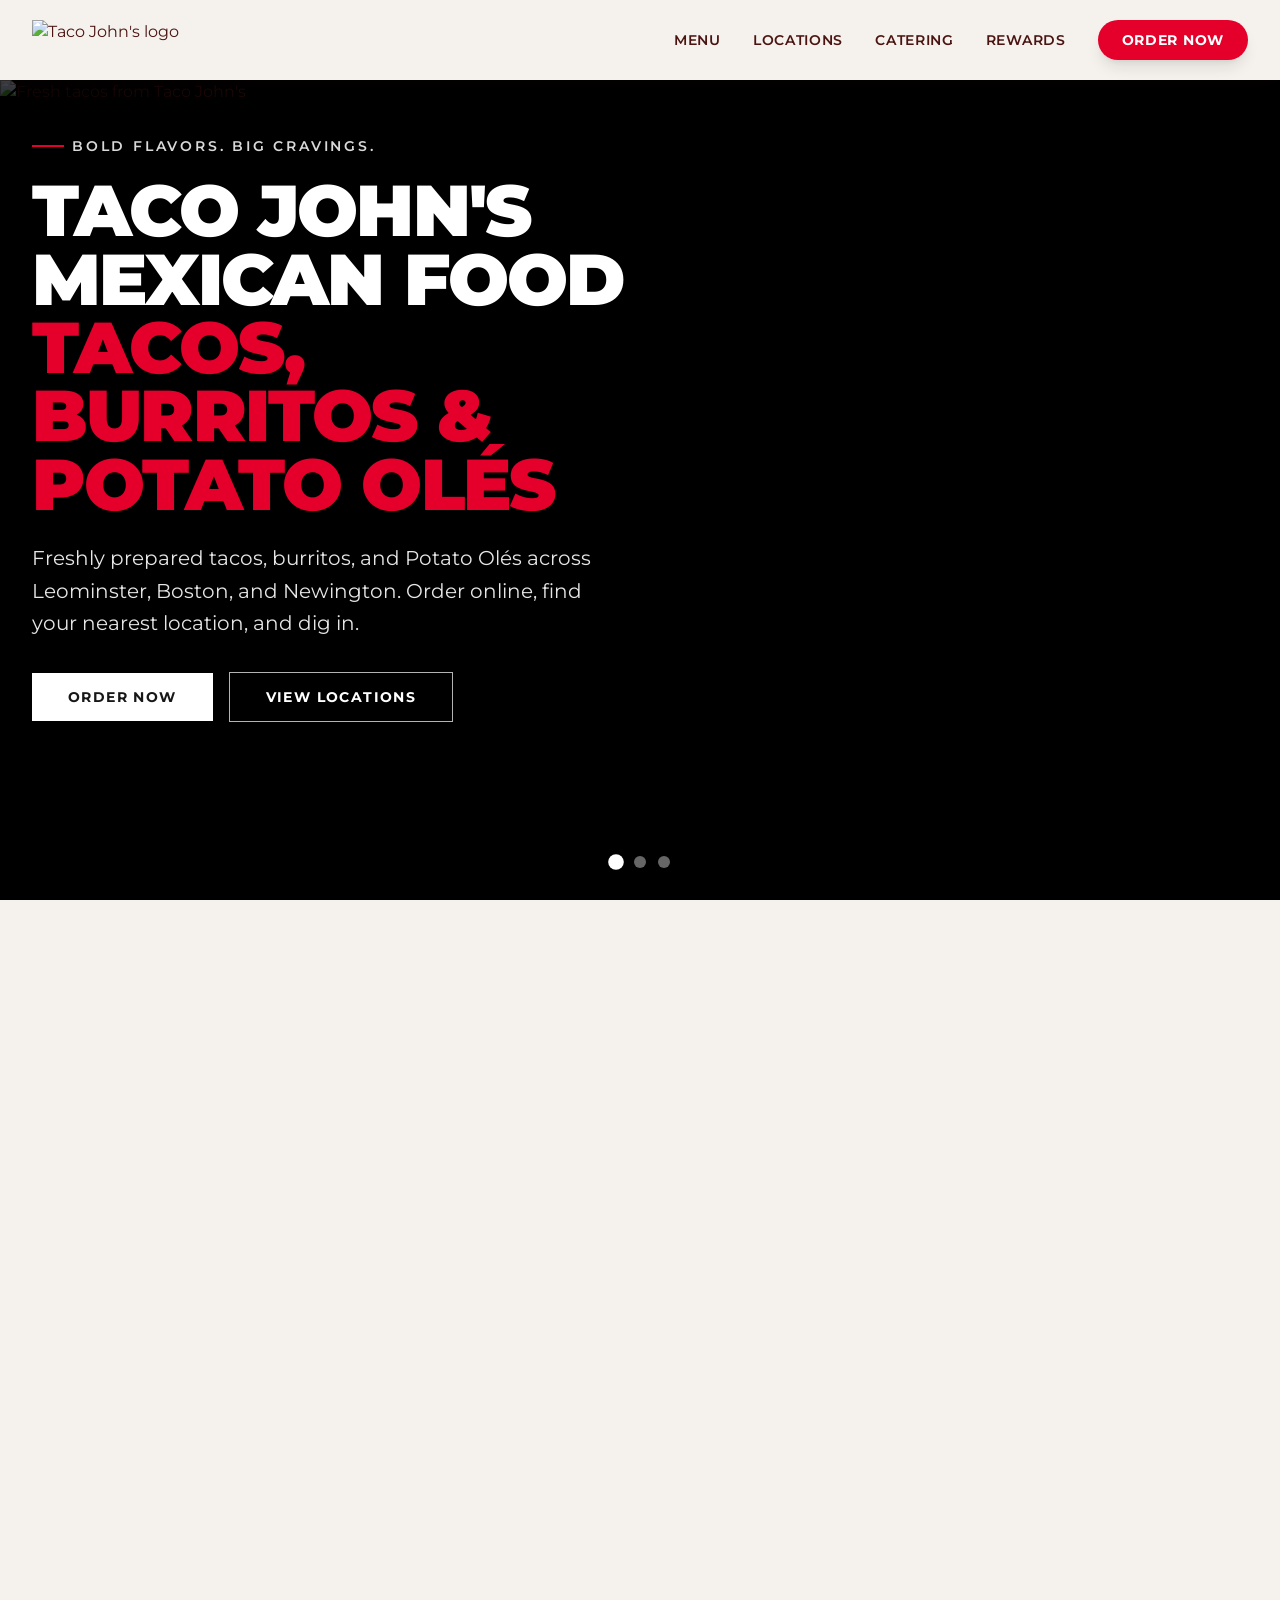
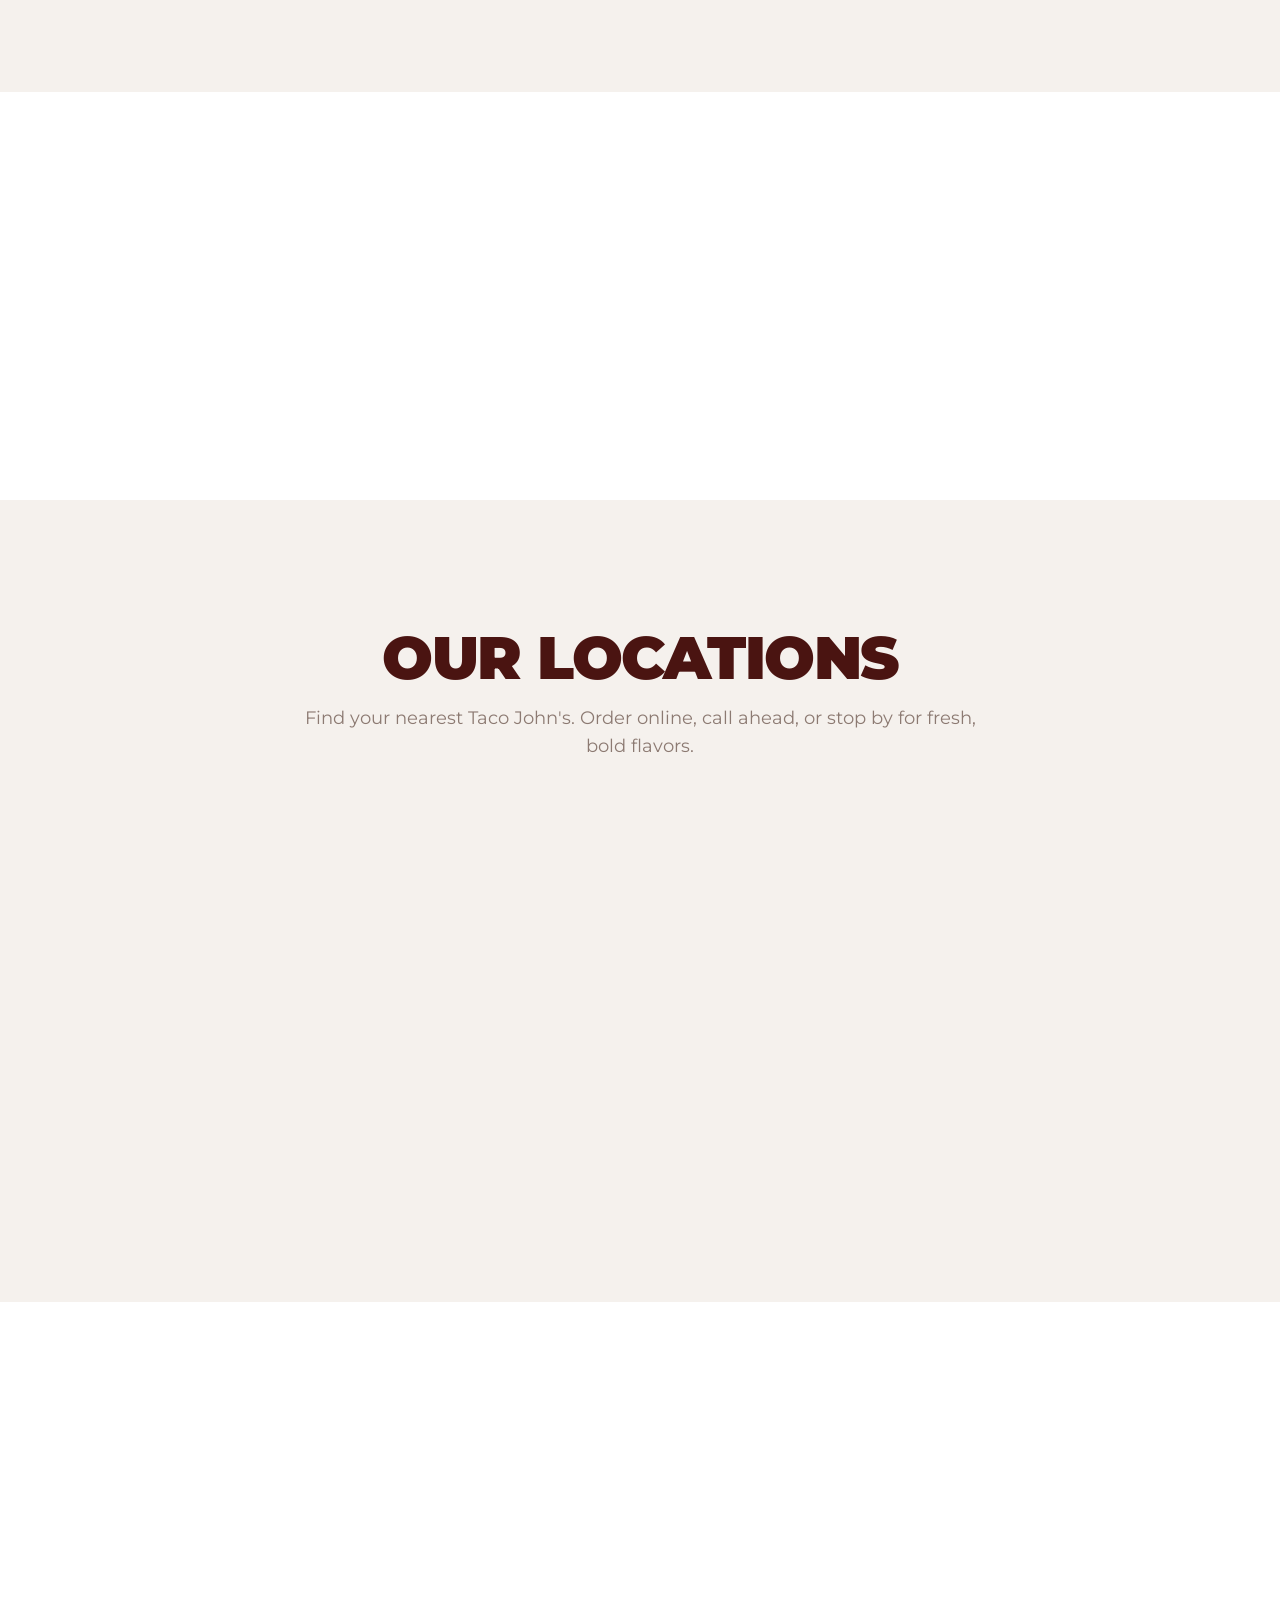
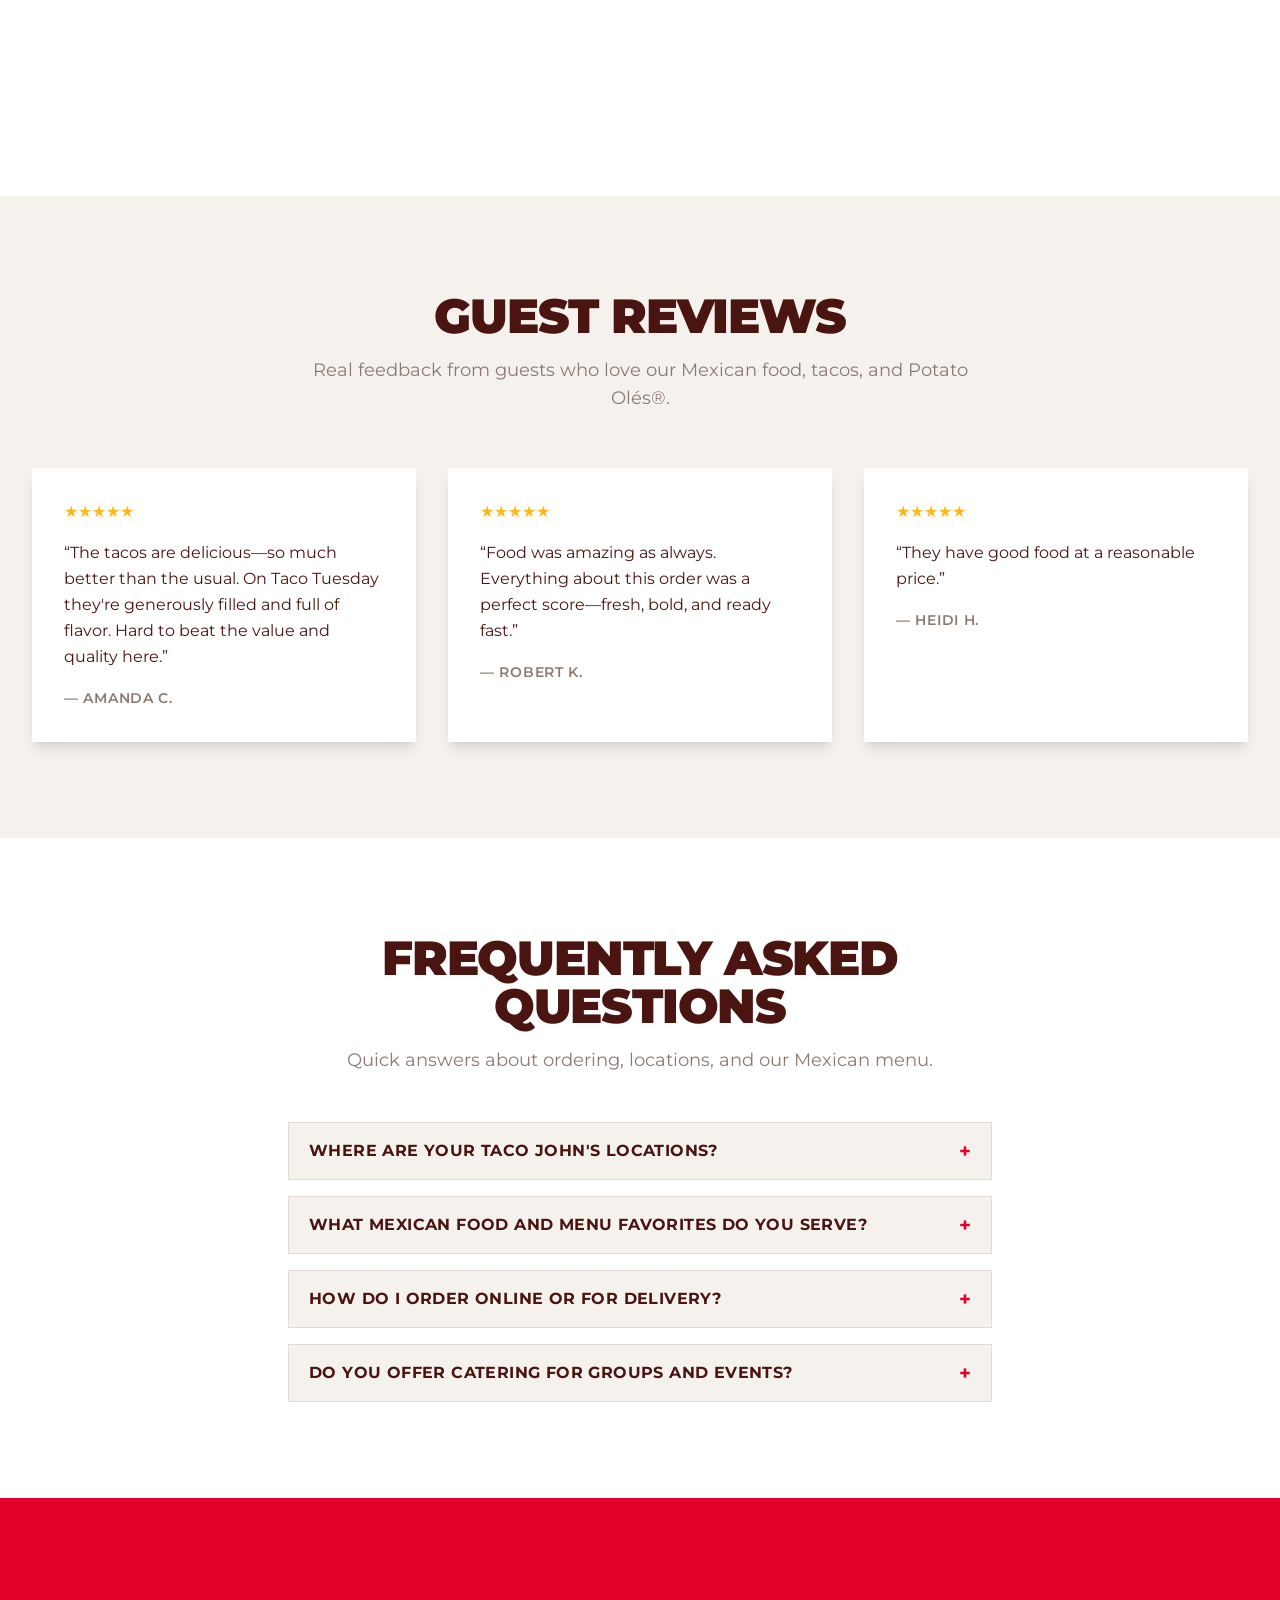
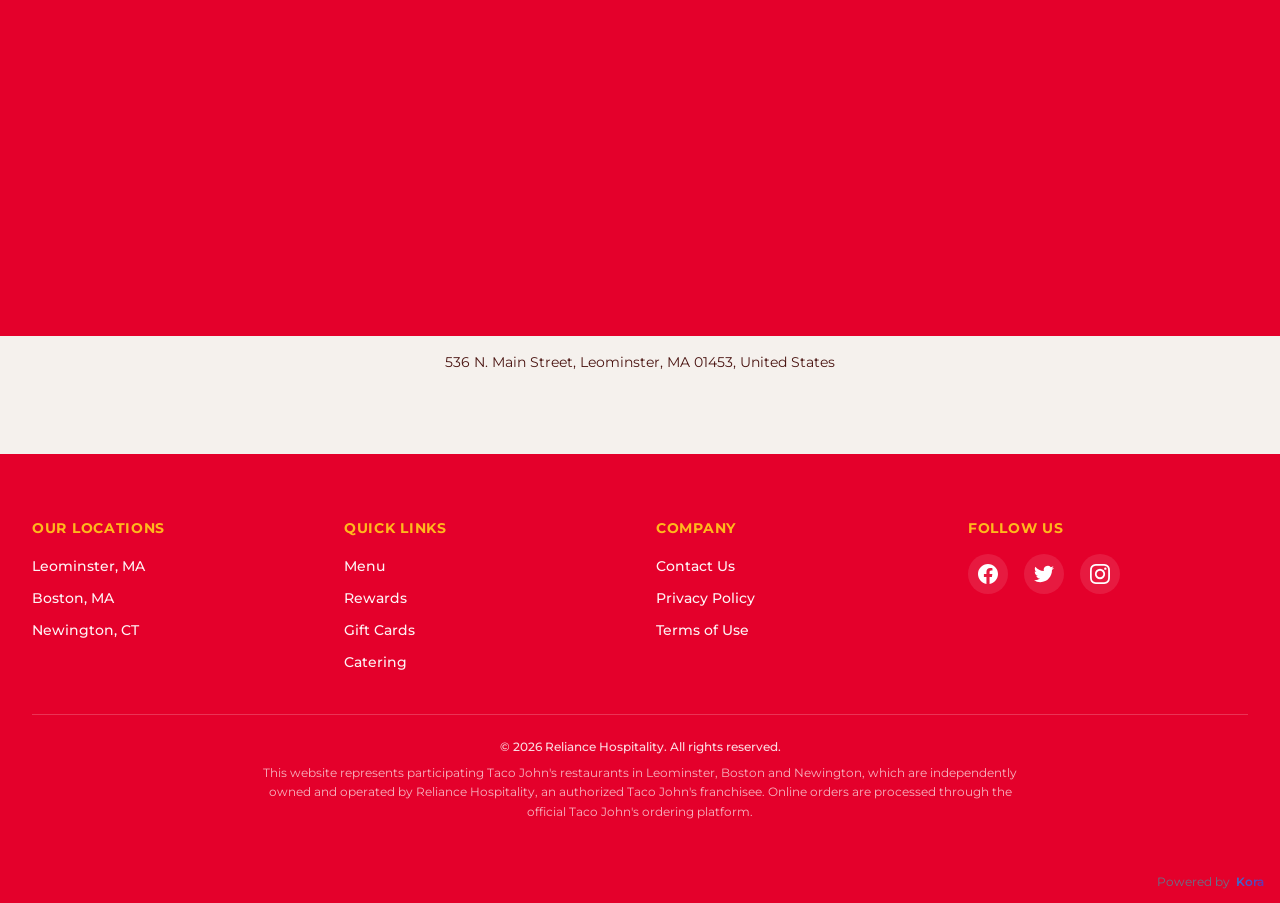
==== commit 88340ade: "Replace button divs with images for Google Play and App Store links in index.html to improve visual " ====
--- a/index.html
+++ b/index.html
@@ -685,14 +685,10 @@
           </h2>
 <div class="mt-8 flex flex-col items-center justify-center gap-4 md:flex-row md:flex-nowrap md:gap-5">
 <a class="inline-block leading-none hover:opacity-90 transition-opacity" href="https://play.google.com/store/apps/details?id=com.punchh.tacojohns&amp;hl=en_US&amp;gl=US" rel="noopener noreferrer" target="_blank">
-<div style="display:inline-flex;align-items:center;justify-content:center;background:#000;color:#fff;height:70px;width:224px;border-radius:8px;font-weight:bold;font-size:0.9rem;padding:0 1rem;gap:0.5rem;">
-<span>▶</span><span>Get it on Google Play</span>
-</div>
+<img alt="Get it on Google Play" class="h-[70px] w-auto" decoding="async" height="70" loading="lazy" src="https://quseprdus1.blob.core.windows.net/kora-business-images/user-media/9052b239-72f8-4fc3-ac91-8d7a4dfd81f4/de8c94d8-887e-4625-825f-ec262dbc28df/1777349965_n6r6pk.png" width="224"/>
 </a>
 <a class="inline-block leading-none hover:opacity-90 transition-opacity" href="https://apps.apple.com/us/app/taco-johns/id1068819250" rel="noopener noreferrer" target="_blank">
-<div style="display:inline-flex;align-items:center;justify-content:center;background:#000;color:#fff;height:70px;width:224px;border-radius:8px;font-weight:bold;font-size:0.9rem;padding:0 1rem;gap:0.5rem;">
-<span></span><span>Download on the App Store</span>
-</div>
+<img alt="Download on the App Store" class="h-[70px] w-auto" decoding="async" height="70" loading="lazy" src="https://quseprdus1.blob.core.windows.net/kora-business-images/user-media/9052b239-72f8-4fc3-ac91-8d7a4dfd81f4/de8c94d8-887e-4625-825f-ec262dbc28df/1777349957_ntk8h3.png" width="224"/>
 </a>
 </div>
 </div>
--- a/style.css
+++ b/style.css
@@ -115,6 +115,12 @@
   object-fit: cover;
   object-position: center;
   display: block;
+}
+
+@media (min-width: 1440px) {
+  .slider-slide__img {
+    object-fit: fill;
+  }
 }
 
 .slider-slide.active {
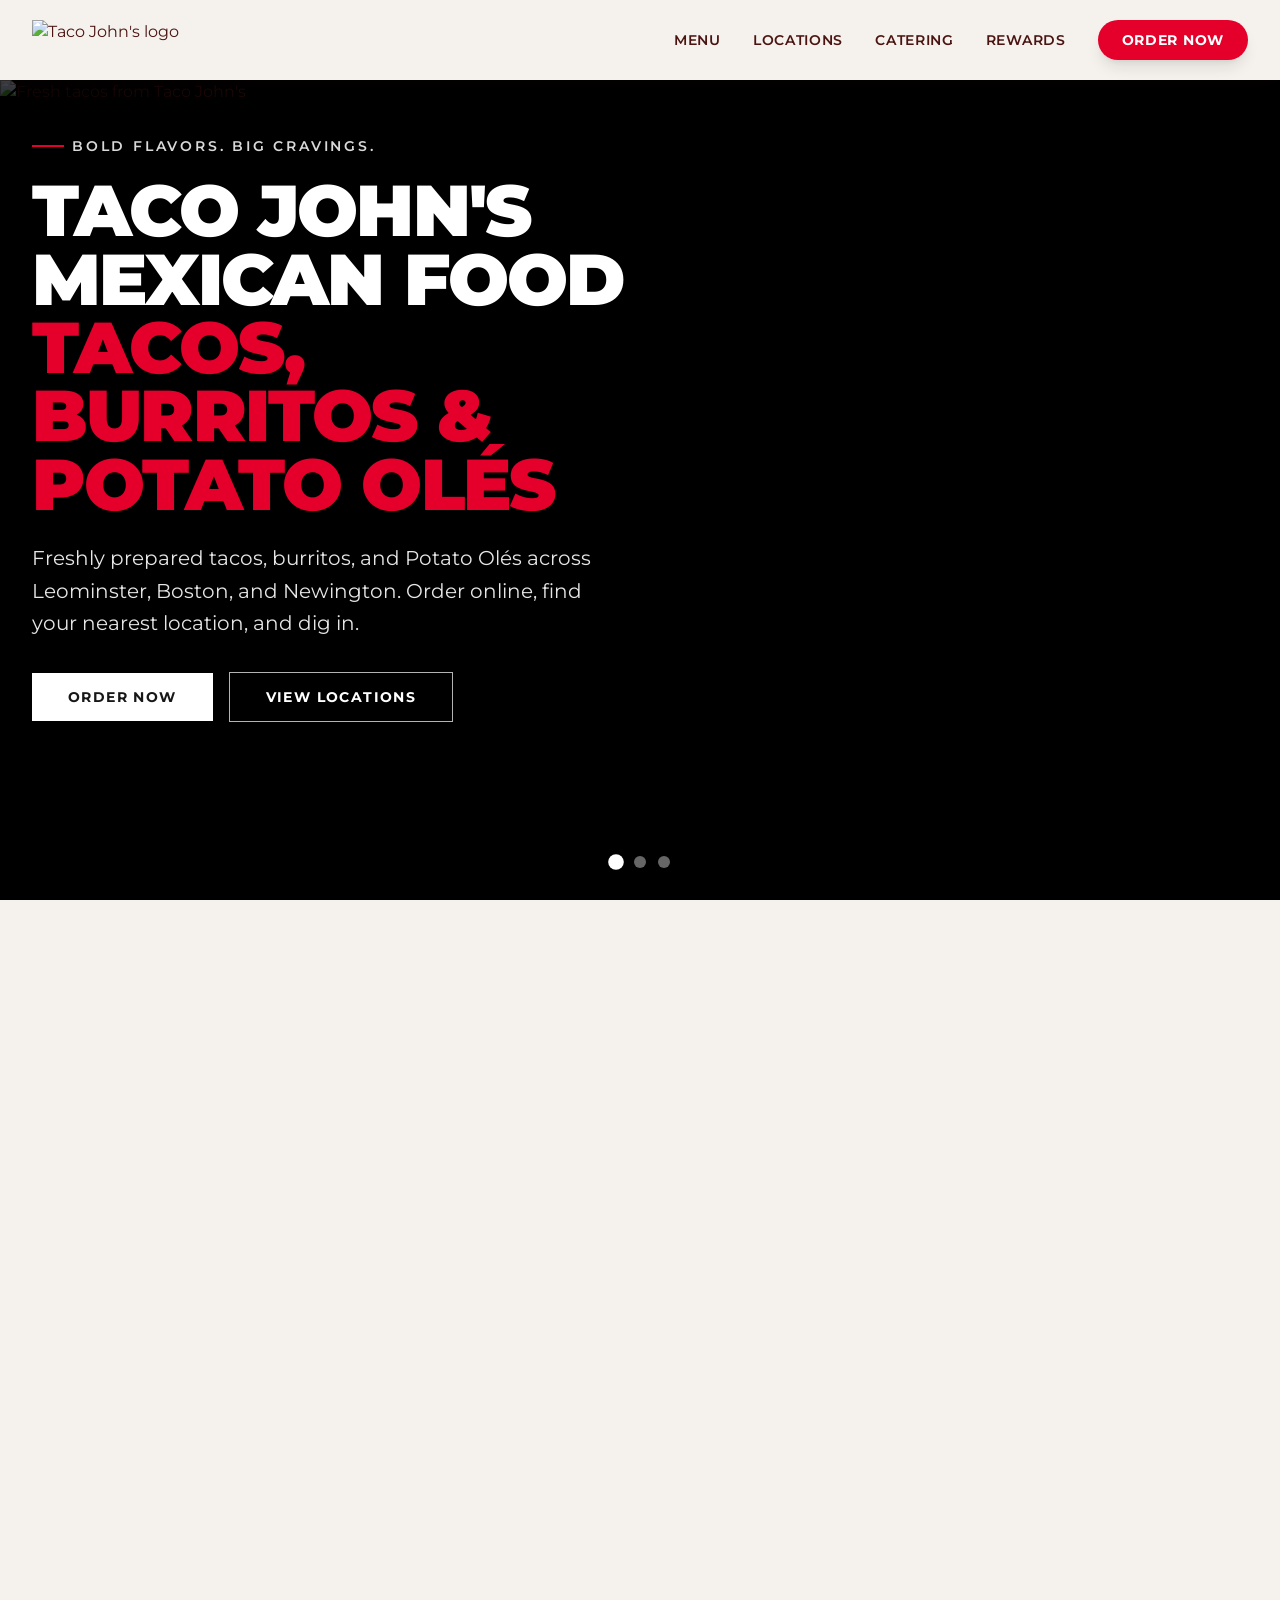
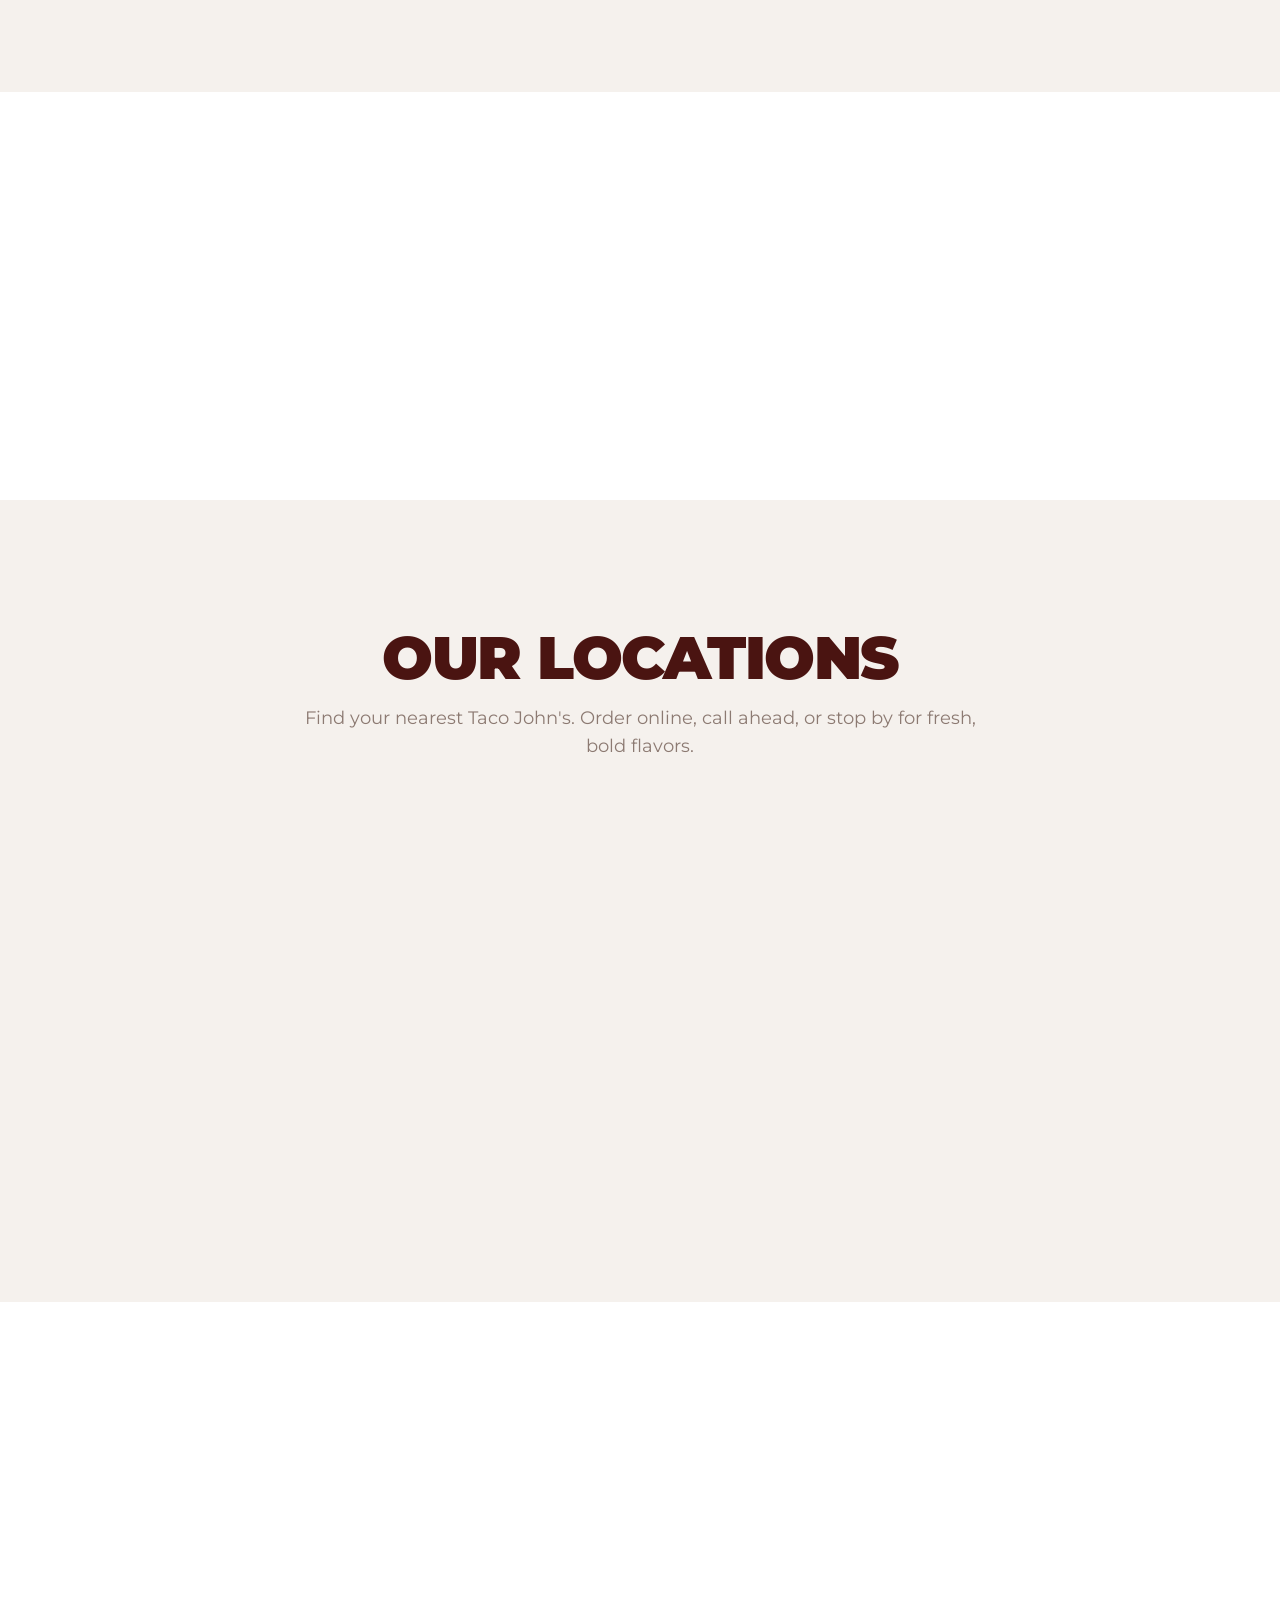
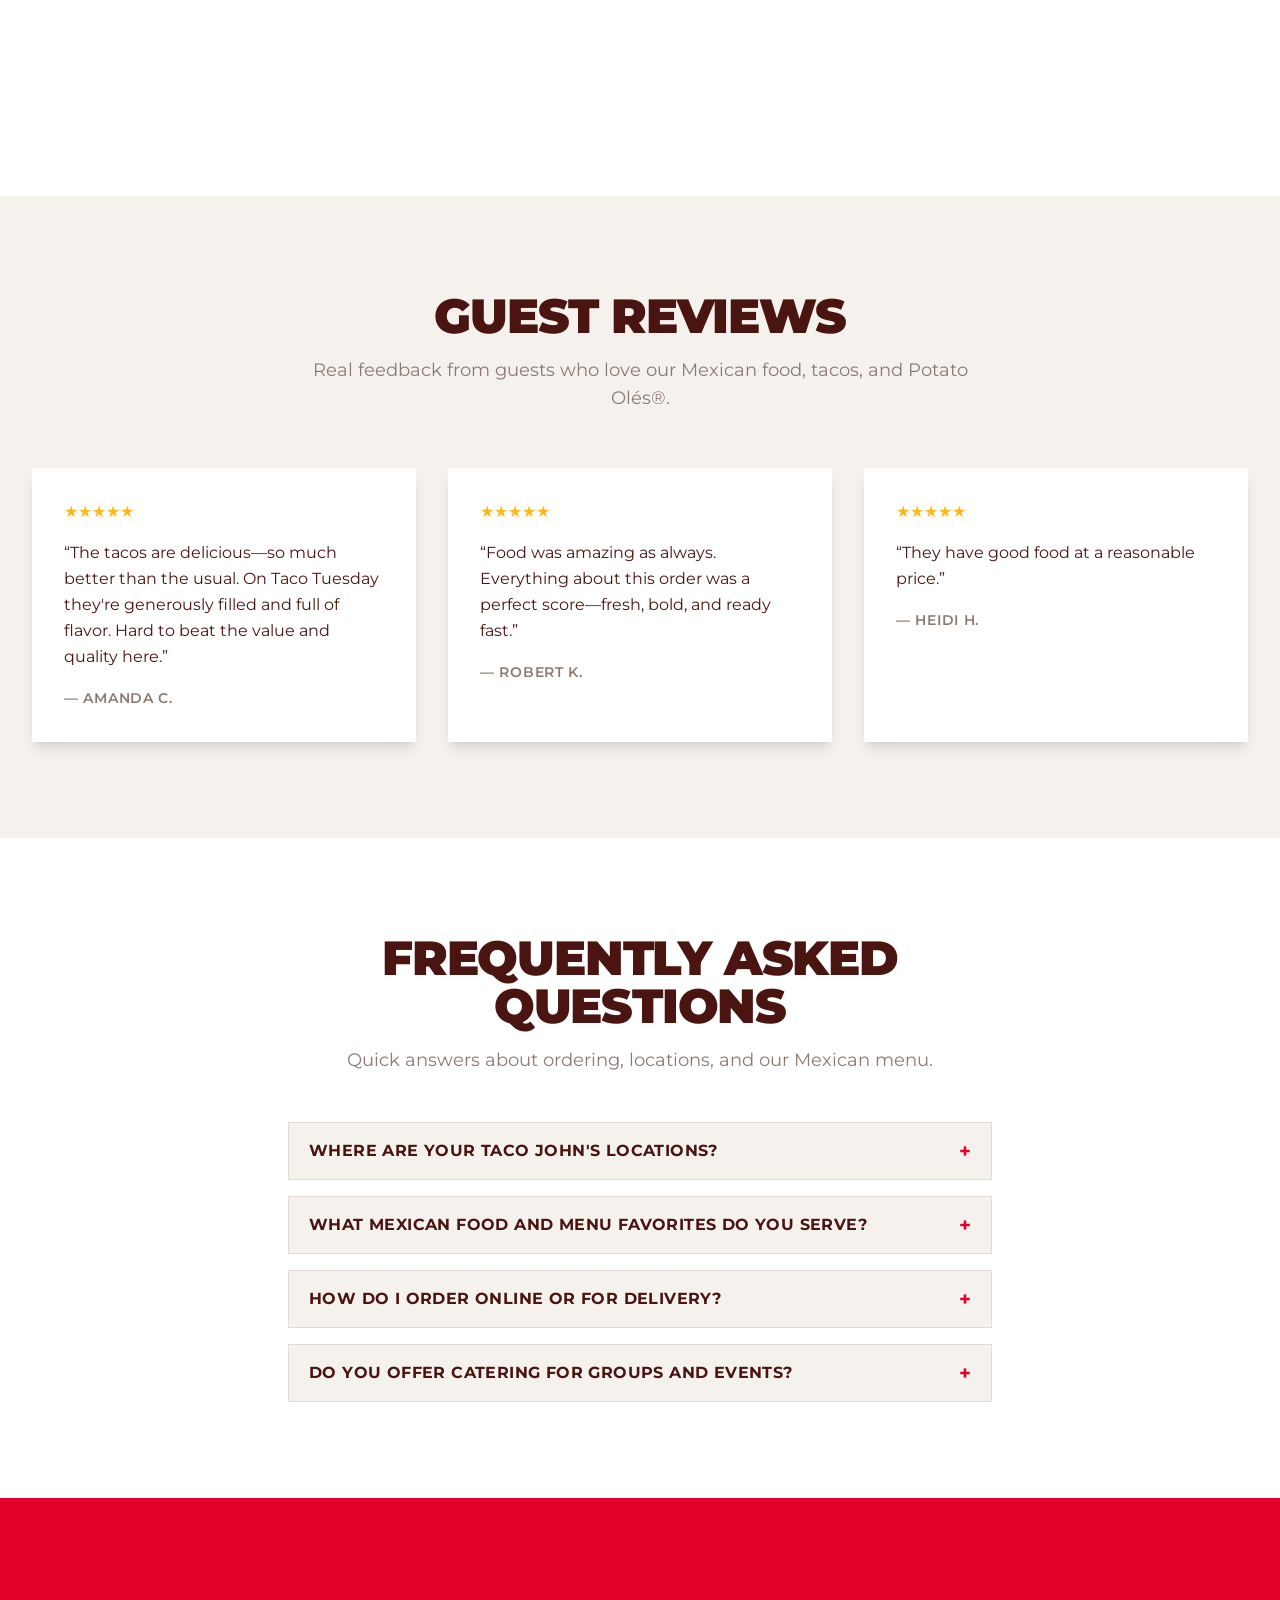
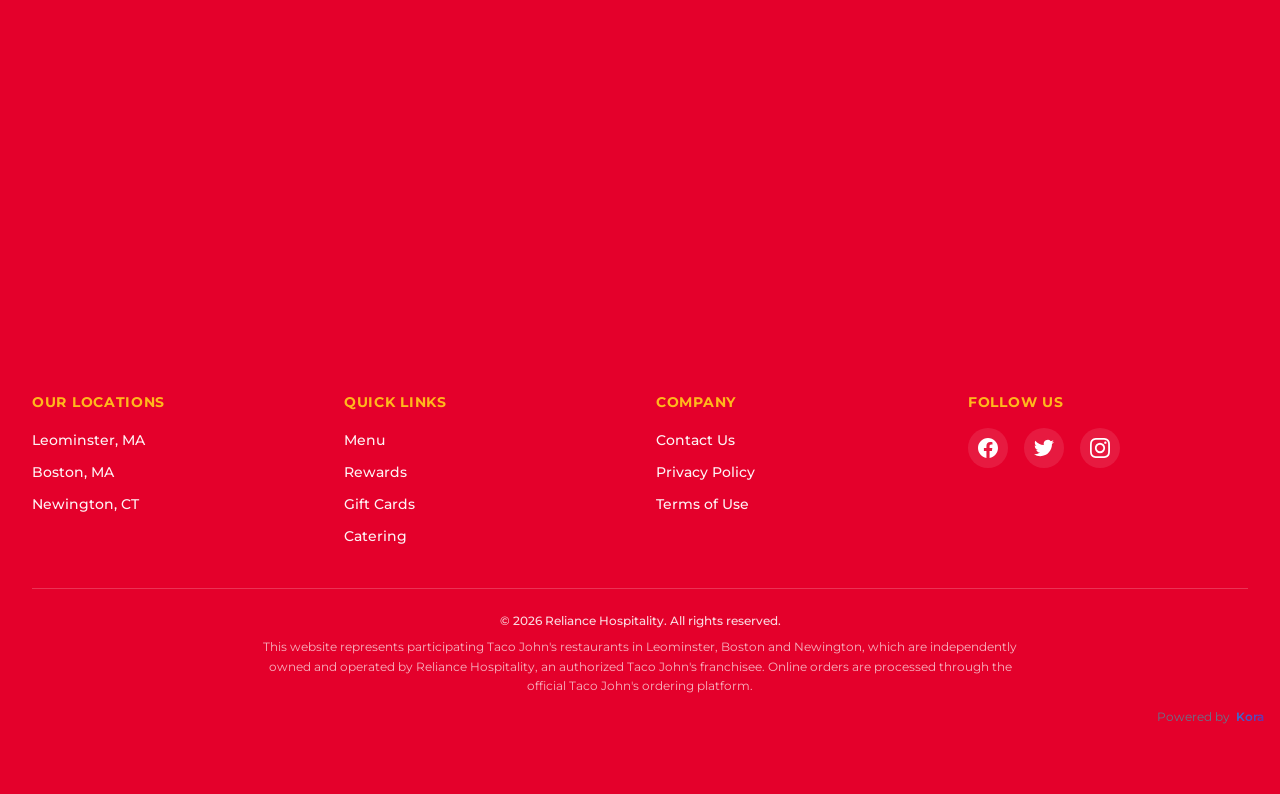
==== commit be8e4519: "Remove address section from index.html, adjust footer margin for home page in style.css, and update " ====
--- a/index.html
+++ b/index.html
@@ -695,9 +695,6 @@
 </div>
 </div>
 </section>
-<address style="font-style:normal;text-align:center;padding:1rem;font-size:0.9rem;">
-  536 N. Main Street, Leominster, MA 01453, United States
-</address>
 <div id="shared-footer"></div>
 <script src="js/shared-layout.js"></script>
 <script src="js/main.js"></script>
--- a/style.css
+++ b/style.css
@@ -202,6 +202,10 @@
 }
 
 /* ========== APP DOWNLOAD BANNER ========== */
+[data-page-type="home"] .app-download-banner + #shared-footer footer {
+  margin-top: 0;
+}
+
 .app-download-banner__bg {
   background-repeat: no-repeat;
 }
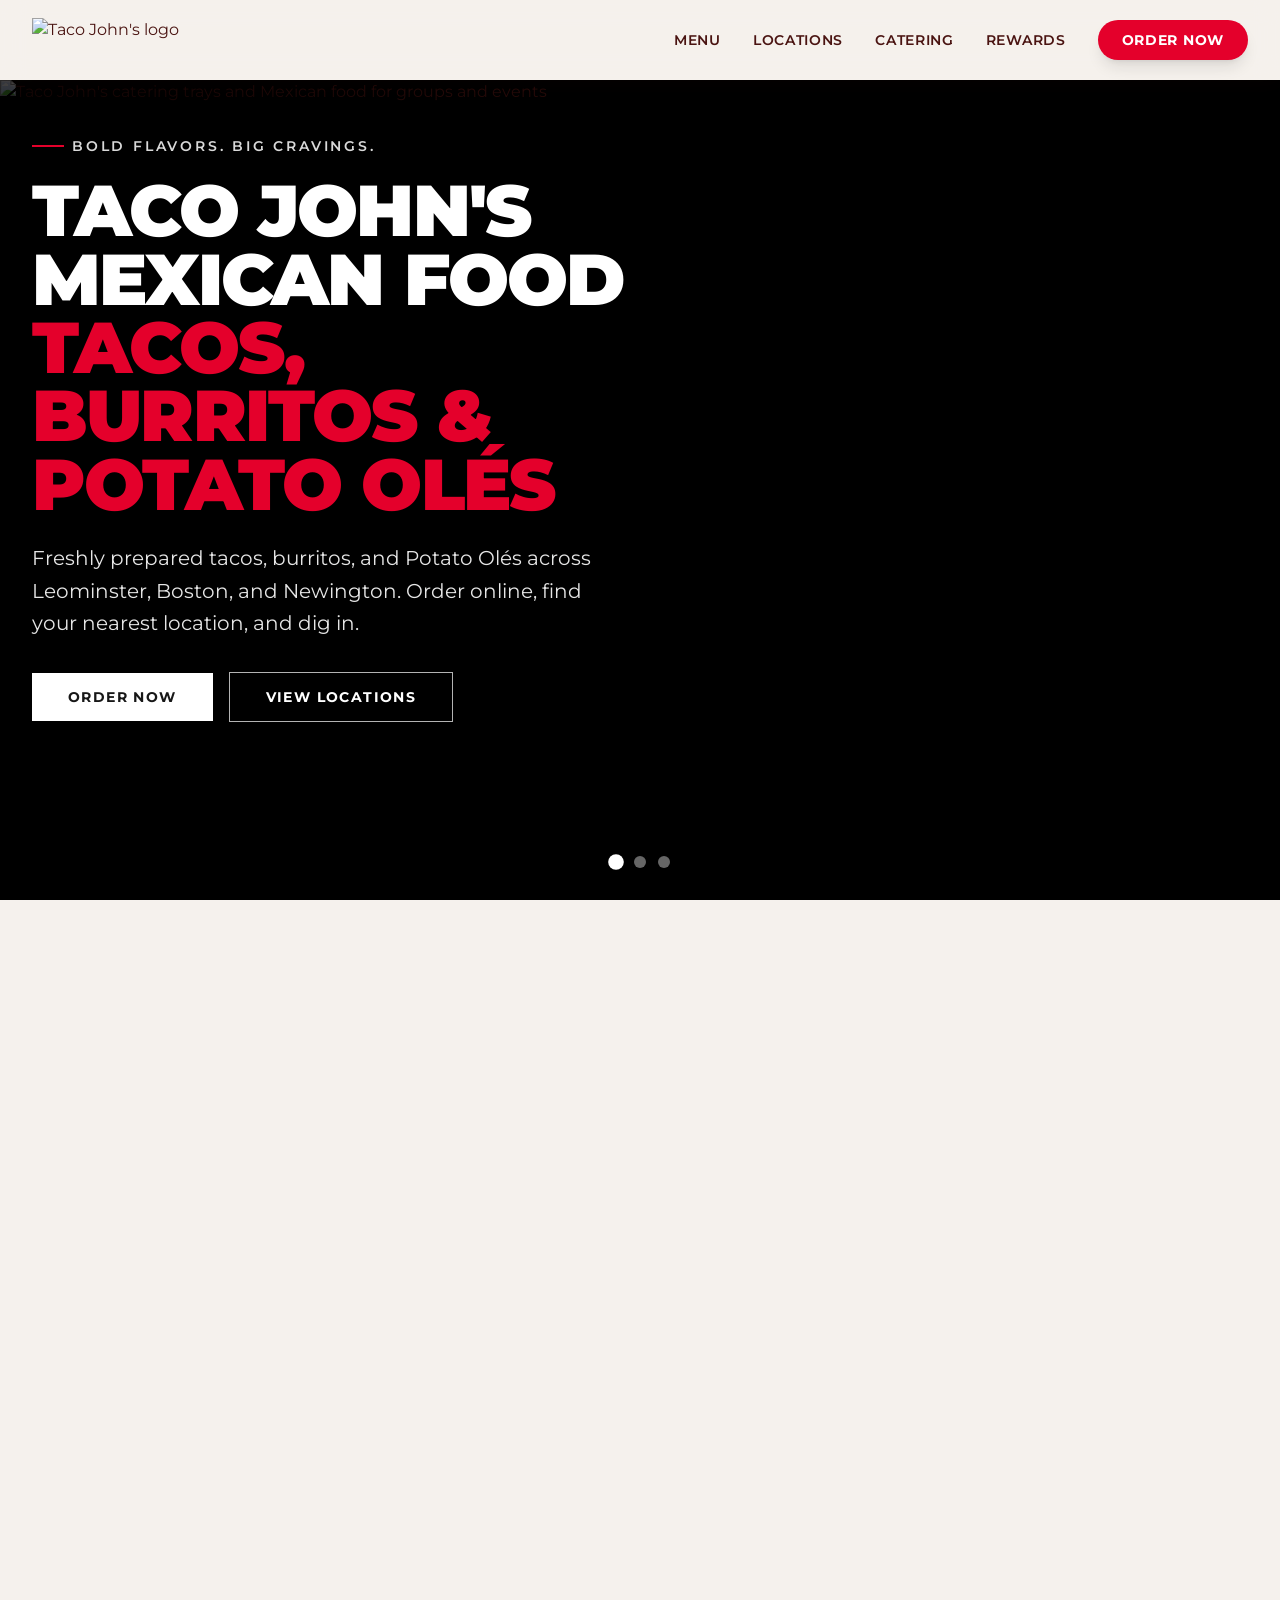
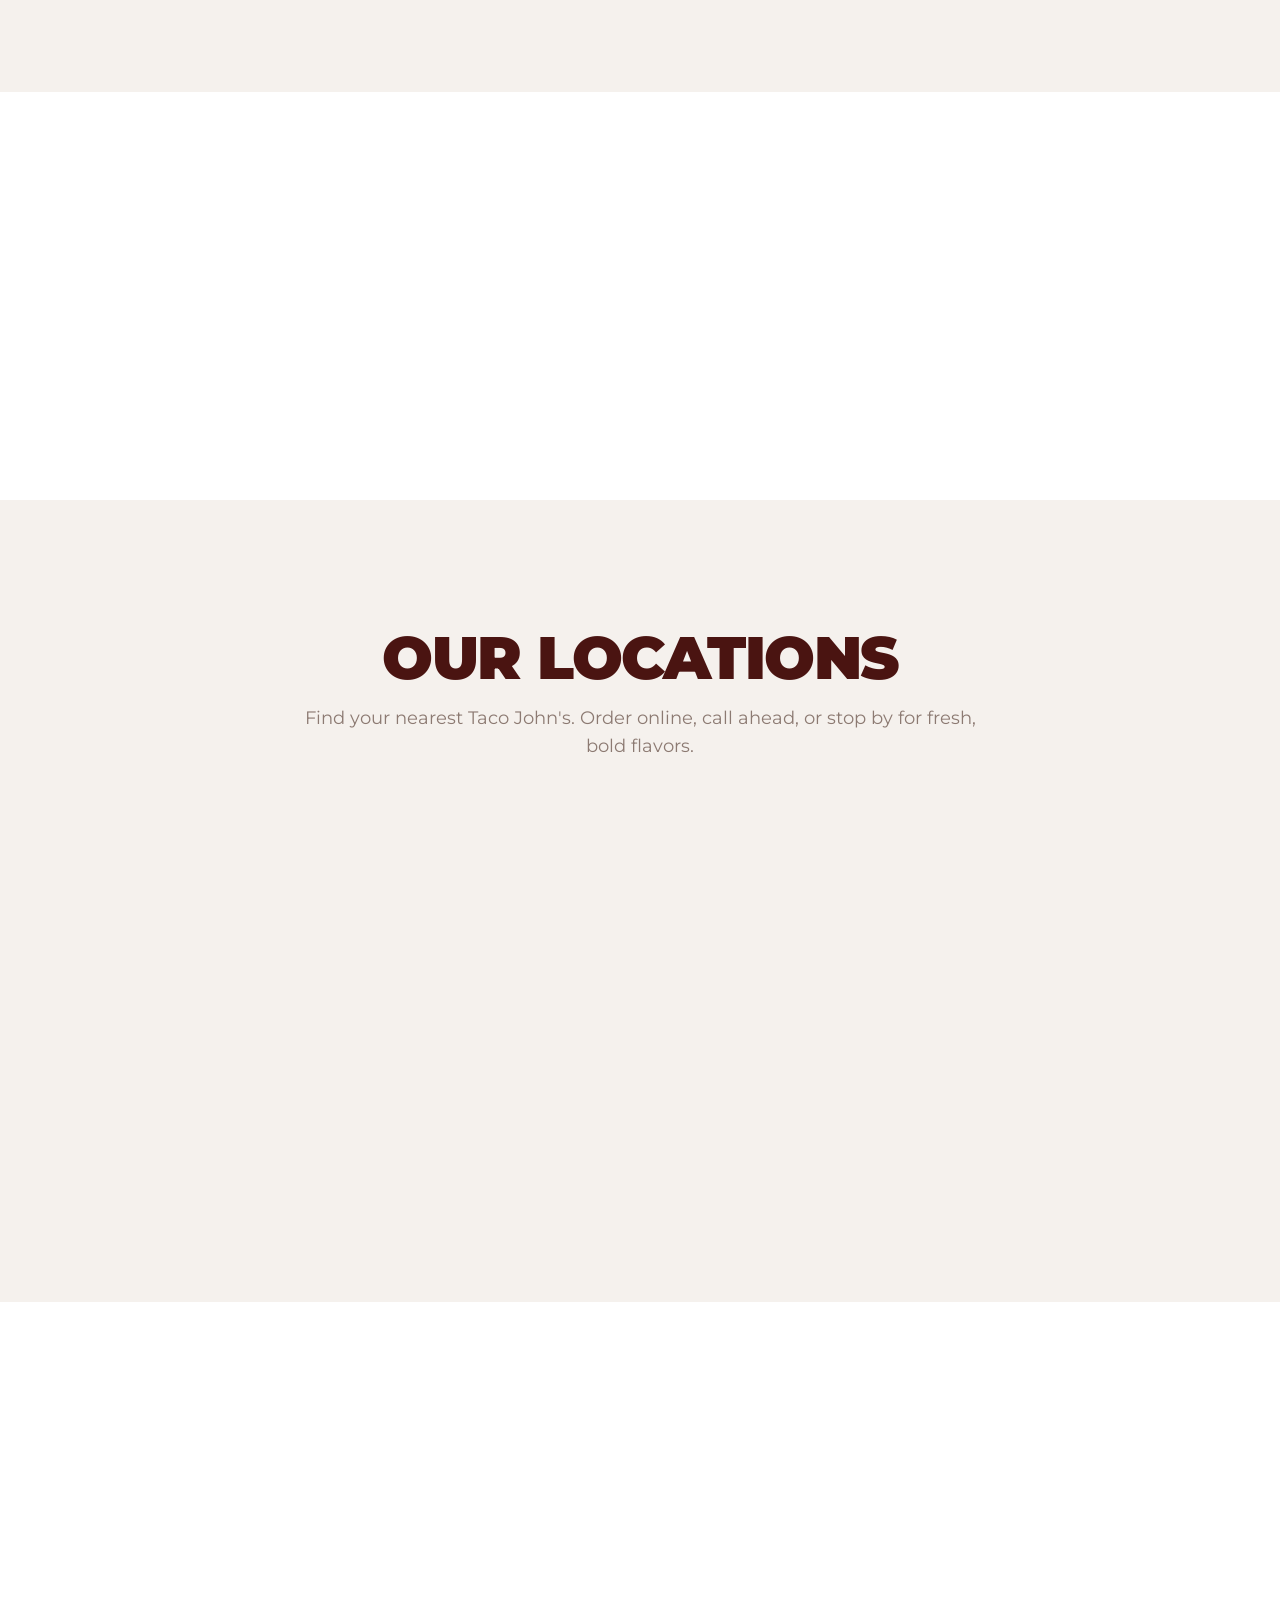
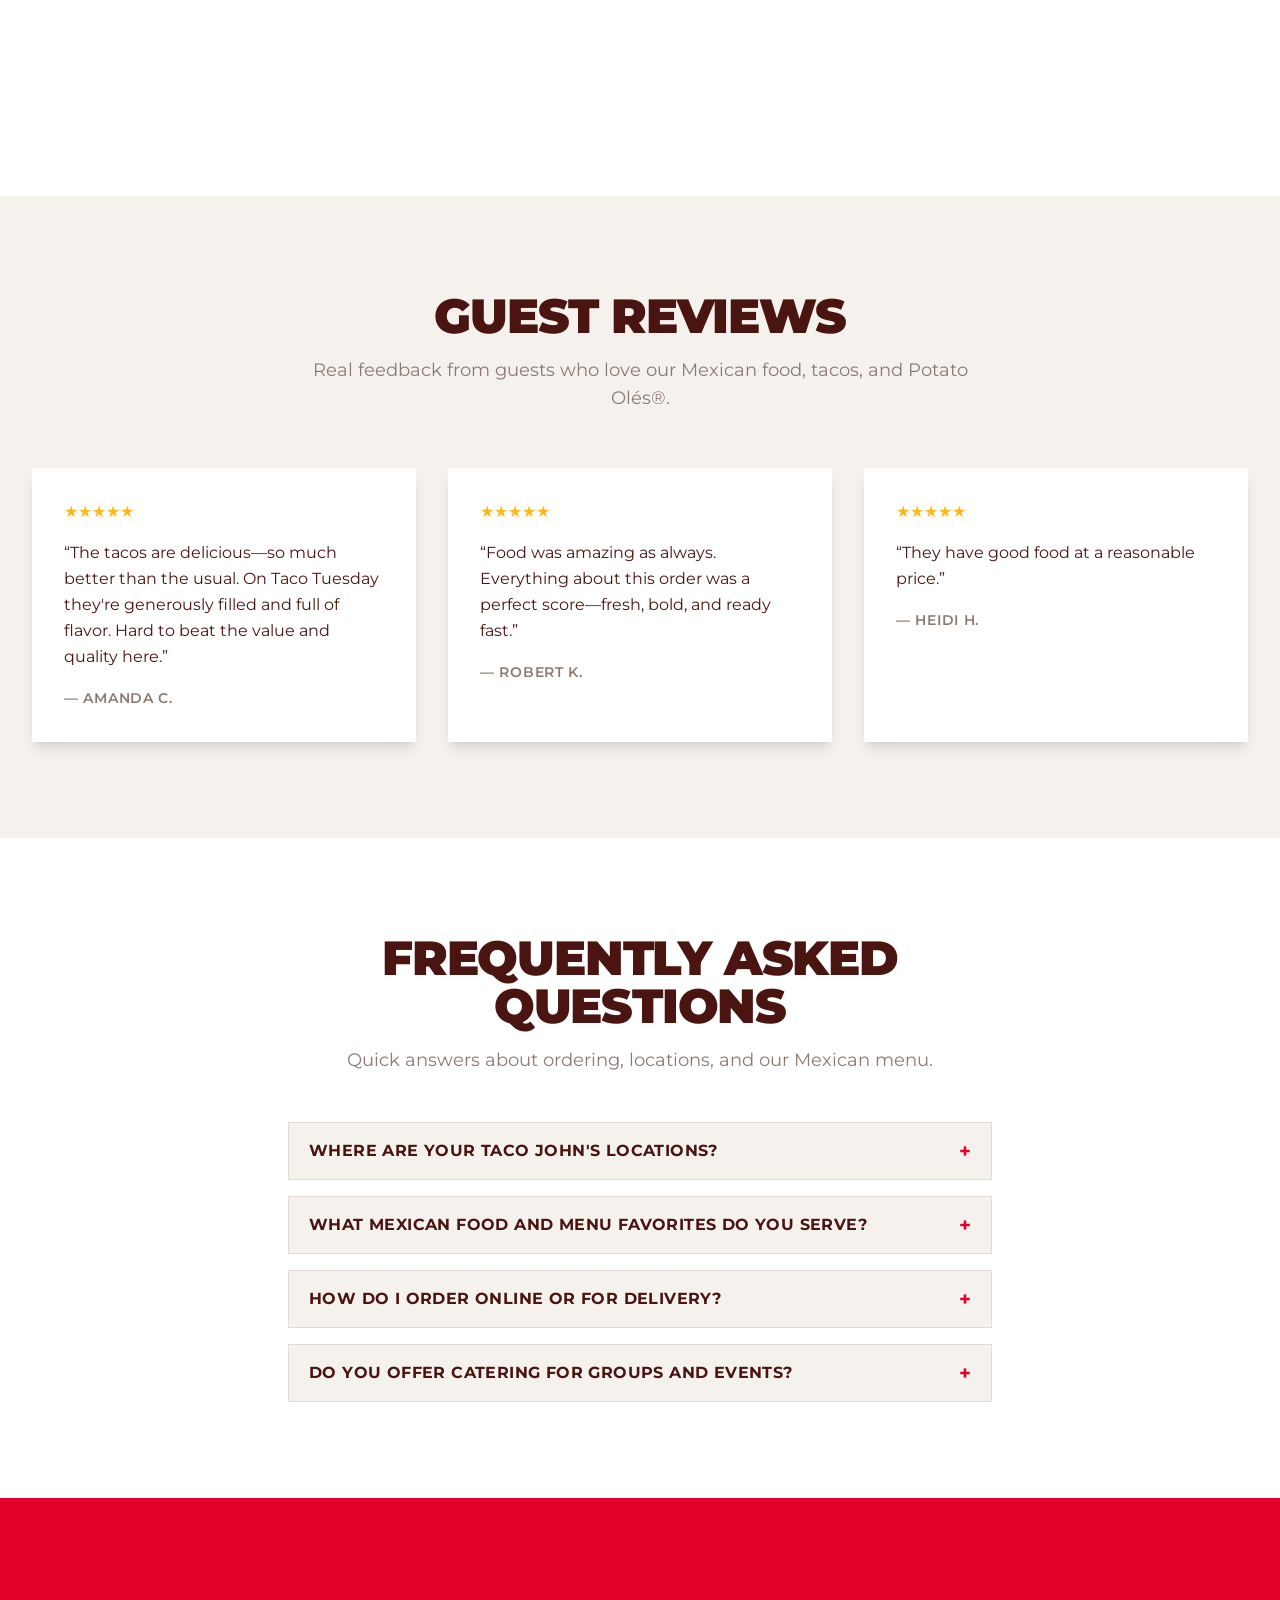
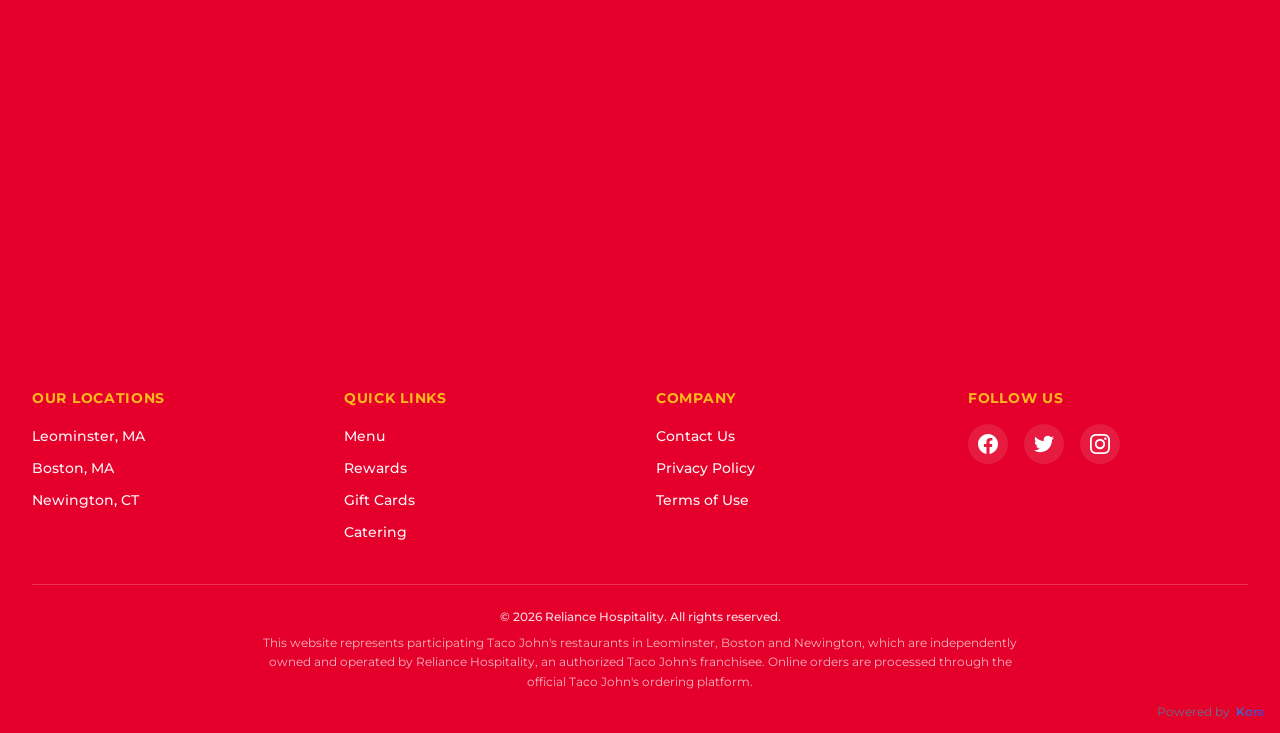
==== commit 087081c5: "Update hero slider images in index.html for enhanced visual appeal and improved alt text description" ====
--- a/index.html
+++ b/index.html
@@ -292,13 +292,13 @@
 <!-- Animated Background Slider -->
 <div class="absolute inset-0 z-0" id="hero-slider">
 <div class="slider-slide active">
-<img alt="Fresh tacos from Taco John's" class="slider-slide__img" decoding="async" fetchpriority="high" height="1080" loading="eager" src="https://quseprdus1.blob.core.windows.net/kora-business-images/user-media/9052b239-72f8-4fc3-ac91-8d7a4dfd81f4/de8c94d8-887e-4625-825f-ec262dbc28df/1777350021_3ivt4z.jpg" width="1920"/>
+<img alt="Taco John's catering trays and Mexican food for groups and events" class="slider-slide__img" decoding="async" fetchpriority="high" height="559" loading="eager" src="https://quseprdus1.blob.core.windows.net/kora-business-images/user-media/9052b239-72f8-4fc3-ac91-8d7a4dfd81f4/de8c94d8-887e-4625-825f-ec262dbc28df/1787060348_esqwgl.jpg" width="838"/>
 </div>
 <div class="slider-slide">
-<img alt="Crispy Potato Olés from Taco John's" class="slider-slide__img" decoding="async" height="1080" loading="lazy" src="https://quseprdus1.blob.core.windows.net/kora-business-images/user-media/9052b239-72f8-4fc3-ac91-8d7a4dfd81f4/de8c94d8-887e-4625-825f-ec262dbc28df/1777350015_f8oscp.jpg" width="1920"/>
+<img alt="Daily deals and value menu favorites at Taco John's" class="slider-slide__img" decoding="async" height="1080" loading="lazy" src="https://quseprdus1.blob.core.windows.net/kora-business-images/user-media/9052b239-72f8-4fc3-ac91-8d7a4dfd81f4/de8c94d8-887e-4625-825f-ec262dbc28df/1787060312_2hlyau.jpg" width="1920"/>
 </div>
 <div class="slider-slide">
-<img alt="Hearty burritos from Taco John's" class="slider-slide__img" decoding="async" height="1080" loading="lazy" src="https://quseprdus1.blob.core.windows.net/kora-business-images/user-media/9052b239-72f8-4fc3-ac91-8d7a4dfd81f4/de8c94d8-887e-4625-825f-ec262dbc28df/1777350008_lnzihv.jpg" width="1920"/>
+<img alt="Taco John's Mexican food — tacos, burritos, and bold flavors" class="slider-slide__img" decoding="async" height="780" loading="lazy" src="https://quseprdus1.blob.core.windows.net/kora-business-images/user-media/9052b239-72f8-4fc3-ac91-8d7a4dfd81f4/de8c94d8-887e-4625-825f-ec262dbc28df/1787060278_16ees4.jpg" width="1512"/>
 </div>
 </div>
 <div class="absolute inset-0 z-[1] bg-gradient-to-r from-black/75 via-black/45 to-black/20"></div>
--- a/assets/styles.css
+++ b/assets/styles.css
@@ -1,2 +1,2 @@
 /*! tailwindcss v4.2.1 | MIT License | https://tailwindcss.com */
-@layer properties{@supports (((-webkit-hyphens:none)) and (not (margin-trim:inline))) or ((-moz-orient:inline) and (not (color:rgb(from red r g b)))){*,:before,:after,::backdrop{--tw-translate-x:0;--tw-translate-y:0;--tw-translate-z:0;--tw-rotate-x:initial;--tw-rotate-y:initial;--tw-rotate-z:initial;--tw-skew-x:initial;--tw-skew-y:initial;--tw-space-y-reverse:0;--tw-space-x-reverse:0;--tw-border-style:solid;--tw-gradient-position:initial;--tw-gradient-from:#0000;--tw-gradient-via:#0000;--tw-gradient-to:#0000;--tw-gradient-stops:initial;--tw-gradient-via-stops:initial;--tw-gradient-from-position:0%;--tw-gradient-via-position:50%;--tw-gradient-to-position:100%;--tw-leading:initial;--tw-font-weight:initial;--tw-tracking:initial;--tw-shadow:0 0 #0000;--tw-shadow-color:initial;--tw-shadow-alpha:100%;--tw-inset-shadow:0 0 #0000;--tw-inset-shadow-color:initial;--tw-inset-shadow-alpha:100%;--tw-ring-color:initial;--tw-ring-shadow:0 0 #0000;--tw-inset-ring-color:initial;--tw-inset-ring-shadow:0 0 #0000;--tw-ring-inset:initial;--tw-ring-offset-width:0px;--tw-ring-offset-color:#fff;--tw-ring-offset-shadow:0 0 #0000;--tw-blur:initial;--tw-brightness:initial;--tw-contrast:initial;--tw-grayscale:initial;--tw-hue-rotate:initial;--tw-invert:initial;--tw-opacity:initial;--tw-saturate:initial;--tw-sepia:initial;--tw-drop-shadow:initial;--tw-drop-shadow-color:initial;--tw-drop-shadow-alpha:100%;--tw-drop-shadow-size:initial;--tw-backdrop-blur:initial;--tw-backdrop-brightness:initial;--tw-backdrop-contrast:initial;--tw-backdrop-grayscale:initial;--tw-backdrop-hue-rotate:initial;--tw-backdrop-invert:initial;--tw-backdrop-opacity:initial;--tw-backdrop-saturate:initial;--tw-backdrop-sepia:initial;--tw-duration:initial;--tw-ease:initial;--tw-scale-x:1;--tw-scale-y:1;--tw-scale-z:1}}}@layer theme{:root,:host{--font-sans:ui-sans-serif, system-ui, sans-serif, "Apple Color Emoji", "Segoe UI Emoji", "Segoe UI Symbol", "Noto Color Emoji";--font-mono:ui-monospace, SFMono-Regular, Menlo, Monaco, Consolas, "Liberation Mono", "Courier New", monospace;--color-red-100:oklch(93.6% .032 17.717);--color-red-500:oklch(63.7% .237 25.331);--color-red-700:oklch(50.5% .213 27.518);--color-amber-50:oklch(98.7% .022 95.277);--color-amber-100:oklch(96.2% .059 95.617);--color-amber-200:oklch(92.4% .12 95.746);--color-amber-500:oklch(76.9% .188 70.08);--color-amber-600:oklch(66.6% .179 58.318);--color-amber-700:oklch(55.5% .163 48.998);--color-amber-800:oklch(47.3% .137 46.201);--color-green-50:oklch(98.2% .018 155.826);--color-green-100:oklch(96.2% .044 156.743);--color-green-200:oklch(92.5% .084 155.995);--color-green-500:oklch(72.3% .219 149.579);--color-green-700:oklch(52.7% .154 150.069);--color-green-800:oklch(44.8% .119 151.328);--color-gray-200:oklch(92.8% .006 264.531);--color-gray-300:oklch(87.2% .01 258.338);--color-gray-500:oklch(55.1% .027 264.364);--color-gray-700:oklch(37.3% .034 259.733);--color-neutral-100:oklch(97% 0 0);--color-neutral-900:oklch(20.5% 0 0);--color-black:#000;--color-white:#fff;--spacing:.25rem;--container-md:28rem;--container-xl:36rem;--container-2xl:42rem;--container-3xl:48rem;--container-4xl:56rem;--container-7xl:80rem;--text-xs:.75rem;--text-xs--line-height:calc(1 / .75);--text-sm:.875rem;--text-sm--line-height:calc(1.25 / .875);--text-base:1rem;--text-base--line-height:calc(1.5 / 1);--text-lg:1.125rem;--text-lg--line-height:calc(1.75 / 1.125);--text-xl:1.25rem;--text-xl--line-height:calc(1.75 / 1.25);--text-2xl:1.5rem;--text-2xl--line-height:calc(2 / 1.5);--text-3xl:1.875rem;--text-3xl--line-height:calc(2.25 / 1.875);--text-4xl:2.25rem;--text-4xl--line-height:calc(2.5 / 2.25);--text-5xl:3rem;--text-5xl--line-height:1;--text-6xl:3.75rem;--text-6xl--line-height:1;--text-7xl:4.5rem;--text-7xl--line-height:1;--font-weight-medium:500;--font-weight-semibold:600;--font-weight-bold:700;--font-weight-black:900;--tracking-tight:-.025em;--tracking-wide:.025em;--tracking-wider:.05em;--tracking-widest:.1em;--leading-relaxed:1.625;--radius-lg:.5rem;--radius-xl:.75rem;--radius-2xl:1rem;--drop-shadow-md:0 3px 3px #0000001f;--drop-shadow-lg:0 4px 4px #00000026;--ease-in-out:cubic-bezier(.4, 0, .2, 1);--animate-pulse:pulse 2s cubic-bezier(.4, 0, .6, 1) infinite;--blur-sm:8px;--blur-lg:16px;--default-transition-duration:.15s;--default-transition-timing-function:cubic-bezier(.4, 0, .2, 1);--default-font-family:var(--font-sans);--default-mono-font-family:var(--font-mono);--color-tj-red:#e4002b;--color-tj-red-dark:#b30022;--color-tj-yellow:#ffb81c;--color-tj-teal:#00a896;--color-tj-burgundy:#4a1411;--color-tj-cream:#f5f1ed;--color-tj-taupe:#8c7a72;--font-display:Montserrat, "Arial Black", Impact, sans-serif;--font-body:Montserrat, sans-serif}}@layer base{*,:after,:before,::backdrop{box-sizing:border-box;border:0 solid;margin:0;padding:0}::file-selector-button{box-sizing:border-box;border:0 solid;margin:0;padding:0}html,:host{-webkit-text-size-adjust:100%;tab-size:4;line-height:1.5;font-family:var(--default-font-family,ui-sans-serif, system-ui, sans-serif, "Apple Color Emoji", "Segoe UI Emoji", "Segoe UI Symbol", "Noto Color Emoji");font-feature-settings:var(--default-font-feature-settings,normal);font-variation-settings:var(--default-font-variation-settings,normal);-webkit-tap-highlight-color:transparent}hr{height:0;color:inherit;border-top-width:1px}abbr:where([title]){-webkit-text-decoration:underline dotted;text-decoration:underline dotted}h1,h2,h3,h4,h5,h6{font-size:inherit;font-weight:inherit}a{color:inherit;-webkit-text-decoration:inherit;-webkit-text-decoration:inherit;-webkit-text-decoration:inherit;text-decoration:inherit}b,strong{font-weight:bolder}code,kbd,samp,pre{font-family:var(--default-mono-font-family,ui-monospace, SFMono-Regular, Menlo, Monaco, Consolas, "Liberation Mono", "Courier New", monospace);font-feature-settings:var(--default-mono-font-feature-settings,normal);font-variation-settings:var(--default-mono-font-variation-settings,normal);font-size:1em}small{font-size:80%}sub,sup{vertical-align:baseline;font-size:75%;line-height:0;position:relative}sub{bottom:-.25em}sup{top:-.5em}table{text-indent:0;border-color:inherit;border-collapse:collapse}:-moz-focusring{outline:auto}progress{vertical-align:baseline}summary{display:list-item}ol,ul,menu{list-style:none}img,svg,video,canvas,audio,iframe,embed,object{vertical-align:middle;display:block}img,video{max-width:100%;height:auto}button,input,select,optgroup,textarea{font:inherit;font-feature-settings:inherit;font-variation-settings:inherit;letter-spacing:inherit;color:inherit;opacity:1;background-color:#0000;border-radius:0}::file-selector-button{font:inherit;font-feature-settings:inherit;font-variation-settings:inherit;letter-spacing:inherit;color:inherit;opacity:1;background-color:#0000;border-radius:0}:where(select:is([multiple],[size])) optgroup{font-weight:bolder}:where(select:is([multiple],[size])) optgroup option{padding-inline-start:20px}::file-selector-button{margin-inline-end:4px}::placeholder{opacity:1}@supports (not ((-webkit-appearance:-apple-pay-button))) or (contain-intrinsic-size:1px){::placeholder{color:currentColor}@supports (color:color-mix(in lab, red, red)){::placeholder{color:color-mix(in oklab, currentcolor 50%, transparent)}}}textarea{resize:vertical}::-webkit-search-decoration{-webkit-appearance:none}::-webkit-date-and-time-value{min-height:1lh;text-align:inherit}::-webkit-datetime-edit{display:inline-flex}::-webkit-datetime-edit-fields-wrapper{padding:0}::-webkit-datetime-edit{padding-block:0}::-webkit-datetime-edit-year-field{padding-block:0}::-webkit-datetime-edit-month-field{padding-block:0}::-webkit-datetime-edit-day-field{padding-block:0}::-webkit-datetime-edit-hour-field{padding-block:0}::-webkit-datetime-edit-minute-field{padding-block:0}::-webkit-datetime-edit-second-field{padding-block:0}::-webkit-datetime-edit-millisecond-field{padding-block:0}::-webkit-datetime-edit-meridiem-field{padding-block:0}::-webkit-calendar-picker-indicator{line-height:1}:-moz-ui-invalid{box-shadow:none}button,input:where([type=button],[type=reset],[type=submit]){appearance:button}::file-selector-button{appearance:button}::-webkit-inner-spin-button{height:auto}::-webkit-outer-spin-button{height:auto}[hidden]:where(:not([hidden=until-found])){display:none!important}body{font-family:var(--font-body)}h1,h2,h3,h4,h5,h6{font-family:var(--font-display)}}@layer components;@layer utilities{.pointer-events-auto{pointer-events:auto}.pointer-events-none{pointer-events:none}.sr-only{clip-path:inset(50%);white-space:nowrap;border-width:0;width:1px;height:1px;margin:-1px;padding:0;position:absolute;overflow:hidden}.absolute{position:absolute}.fixed{position:fixed}.relative{position:relative}.inset-0{inset:calc(var(--spacing) * 0)}.start{inset-inline-start:var(--spacing)}.end{inset-inline-end:var(--spacing)}.top-0{top:calc(var(--spacing) * 0)}.right-0{right:calc(var(--spacing) * 0)}.right-4{right:calc(var(--spacing) * 4)}.bottom-0{bottom:calc(var(--spacing) * 0)}.bottom-4{bottom:calc(var(--spacing) * 4)}.left-0{left:calc(var(--spacing) * 0)}.left-4{left:calc(var(--spacing) * 4)}.isolate{isolation:isolate}.z-0{z-index:0}.z-10{z-index:10}.z-50{z-index:50}.z-\[1\]{z-index:1}.mx-auto{margin-inline:auto}.mt-0\.5{margin-top:calc(var(--spacing) * .5)}.mt-1{margin-top:calc(var(--spacing) * 1)}.mt-2{margin-top:calc(var(--spacing) * 2)}.mt-3{margin-top:calc(var(--spacing) * 3)}.mt-4{margin-top:calc(var(--spacing) * 4)}.mt-5{margin-top:calc(var(--spacing) * 5)}.mt-6{margin-top:calc(var(--spacing) * 6)}.mt-8{margin-top:calc(var(--spacing) * 8)}.mt-12{margin-top:calc(var(--spacing) * 12)}.mt-16{margin-top:calc(var(--spacing) * 16)}.mt-20{margin-top:calc(var(--spacing) * 20)}.mr-1\.5{margin-right:calc(var(--spacing) * 1.5)}.mb-1{margin-bottom:calc(var(--spacing) * 1)}.mb-3{margin-bottom:calc(var(--spacing) * 3)}.mb-4{margin-bottom:calc(var(--spacing) * 4)}.mb-5{margin-bottom:calc(var(--spacing) * 5)}.mb-6{margin-bottom:calc(var(--spacing) * 6)}.mb-8{margin-bottom:calc(var(--spacing) * 8)}.mb-10{margin-bottom:calc(var(--spacing) * 10)}.mb-12{margin-bottom:calc(var(--spacing) * 12)}.ml-auto{margin-left:auto}.block{display:block}.flex{display:flex}.grid{display:grid}.hidden{display:none}.inline-block{display:inline-block}.inline-flex{display:inline-flex}.aspect-\[4\/3\]{aspect-ratio:4/3}.h-1\.5{height:calc(var(--spacing) * 1.5)}.h-2\.5{height:calc(var(--spacing) * 2.5)}.h-3{height:calc(var(--spacing) * 3)}.h-4{height:calc(var(--spacing) * 4)}.h-5{height:calc(var(--spacing) * 5)}.h-6{height:calc(var(--spacing) * 6)}.h-7{height:calc(var(--spacing) * 7)}.h-8{height:calc(var(--spacing) * 8)}.h-10{height:calc(var(--spacing) * 10)}.h-20{height:calc(var(--spacing) * 20)}.h-\[2px\]{height:2px}.h-auto{height:auto}.max-h-10{max-height:calc(var(--spacing) * 10)}.min-h-screen{min-height:100vh}.w-1\.5{width:calc(var(--spacing) * 1.5)}.w-1\/3{width:33.3333%}.w-2\.5{width:calc(var(--spacing) * 2.5)}.w-3{width:calc(var(--spacing) * 3)}.w-4{width:calc(var(--spacing) * 4)}.w-5{width:calc(var(--spacing) * 5)}.w-6{width:calc(var(--spacing) * 6)}.w-7{width:calc(var(--spacing) * 7)}.w-8{width:calc(var(--spacing) * 8)}.w-10{width:calc(var(--spacing) * 10)}.w-auto{width:auto}.w-full{width:100%}.max-w-2xl{max-width:var(--container-2xl)}.max-w-3xl{max-width:var(--container-3xl)}.max-w-4xl{max-width:var(--container-4xl)}.max-w-7xl{max-width:var(--container-7xl)}.max-w-md{max-width:var(--container-md)}.max-w-xl{max-width:var(--container-xl)}.flex-shrink-0,.shrink-0{flex-shrink:0}.translate-y-6{--tw-translate-y:calc(var(--spacing) * 6);translate:var(--tw-translate-x) var(--tw-translate-y)}.translate-y-8{--tw-translate-y:calc(var(--spacing) * 8);translate:var(--tw-translate-x) var(--tw-translate-y)}.transform{transform:var(--tw-rotate-x,) var(--tw-rotate-y,) var(--tw-rotate-z,) var(--tw-skew-x,) var(--tw-skew-y,)}.animate-pulse{animation:var(--animate-pulse)}.cursor-not-allowed{cursor:not-allowed}.cursor-pointer{cursor:pointer}.list-none{list-style-type:none}.grid-cols-2{grid-template-columns:repeat(2,minmax(0,1fr))}.flex-col{flex-direction:column}.flex-wrap{flex-wrap:wrap}.items-center{align-items:center}.items-start{align-items:flex-start}.justify-between{justify-content:space-between}.justify-center{justify-content:center}.gap-1{gap:calc(var(--spacing) * 1)}.gap-2{gap:calc(var(--spacing) * 2)}.gap-2\.5{gap:calc(var(--spacing) * 2.5)}.gap-3{gap:calc(var(--spacing) * 3)}.gap-4{gap:calc(var(--spacing) * 4)}.gap-5{gap:calc(var(--spacing) * 5)}.gap-6{gap:calc(var(--spacing) * 6)}.gap-8{gap:calc(var(--spacing) * 8)}:where(.space-y-2>:not(:last-child)){--tw-space-y-reverse:0;margin-block-start:calc(calc(var(--spacing) * 2) * var(--tw-space-y-reverse));margin-block-end:calc(calc(var(--spacing) * 2) * calc(1 - var(--tw-space-y-reverse)))}:where(.space-y-3>:not(:last-child)){--tw-space-y-reverse:0;margin-block-start:calc(calc(var(--spacing) * 3) * var(--tw-space-y-reverse));margin-block-end:calc(calc(var(--spacing) * 3) * calc(1 - var(--tw-space-y-reverse)))}:where(.space-y-4>:not(:last-child)){--tw-space-y-reverse:0;margin-block-start:calc(calc(var(--spacing) * 4) * var(--tw-space-y-reverse));margin-block-end:calc(calc(var(--spacing) * 4) * calc(1 - var(--tw-space-y-reverse)))}:where(.space-x-3>:not(:last-child)){--tw-space-x-reverse:0;margin-inline-start:calc(calc(var(--spacing) * 3) * var(--tw-space-x-reverse));margin-inline-end:calc(calc(var(--spacing) * 3) * calc(1 - var(--tw-space-x-reverse)))}:where(.space-x-4>:not(:last-child)){--tw-space-x-reverse:0;margin-inline-start:calc(calc(var(--spacing) * 4) * var(--tw-space-x-reverse));margin-inline-end:calc(calc(var(--spacing) * 4) * calc(1 - var(--tw-space-x-reverse)))}:where(.space-x-8>:not(:last-child)){--tw-space-x-reverse:0;margin-inline-start:calc(calc(var(--spacing) * 8) * var(--tw-space-x-reverse));margin-inline-end:calc(calc(var(--spacing) * 8) * calc(1 - var(--tw-space-x-reverse)))}.overflow-hidden{overflow:hidden}.overflow-x-hidden{overflow-x:hidden}.rounded-2xl{border-radius:var(--radius-2xl)}.rounded-full{border-radius:3.40282e38px}.rounded-lg{border-radius:var(--radius-lg)}.rounded-xl{border-radius:var(--radius-xl)}.border{border-style:var(--tw-border-style);border-width:1px}.border-2{border-style:var(--tw-border-style);border-width:2px}.border-4{border-style:var(--tw-border-style);border-width:4px}.border-t{border-top-style:var(--tw-border-style);border-top-width:1px}.border-b{border-bottom-style:var(--tw-border-style);border-bottom-width:1px}.border-amber-200{border-color:var(--color-amber-200)}.border-green-200{border-color:var(--color-green-200)}.border-tj-burgundy\/10{border-color:#4a14111a}@supports (color:color-mix(in lab, red, red)){.border-tj-burgundy\/10{border-color:color-mix(in oklab, var(--color-tj-burgundy) 10%, transparent)}}.border-tj-red{border-color:var(--color-tj-red)}.border-tj-yellow{border-color:var(--color-tj-yellow)}.border-tj-yellow\/30{border-color:#ffb81c4d}@supports (color:color-mix(in lab, red, red)){.border-tj-yellow\/30{border-color:color-mix(in oklab, var(--color-tj-yellow) 30%, transparent)}}.border-white\/10{border-color:#ffffff1a}@supports (color:color-mix(in lab, red, red)){.border-white\/10{border-color:color-mix(in oklab, var(--color-white) 10%, transparent)}}.border-white\/20{border-color:#fff3}@supports (color:color-mix(in lab, red, red)){.border-white\/20{border-color:color-mix(in oklab, var(--color-white) 20%, transparent)}}.border-white\/70{border-color:#ffffffb3}@supports (color:color-mix(in lab, red, red)){.border-white\/70{border-color:color-mix(in oklab, var(--color-white) 70%, transparent)}}.bg-amber-50{background-color:var(--color-amber-50)}.bg-amber-100{background-color:var(--color-amber-100)}.bg-amber-500{background-color:var(--color-amber-500)}.bg-black{background-color:var(--color-black)}.bg-gray-200{background-color:var(--color-gray-200)}.bg-gray-300{background-color:var(--color-gray-300)}.bg-green-50{background-color:var(--color-green-50)}.bg-green-100{background-color:var(--color-green-100)}.bg-green-500{background-color:var(--color-green-500)}.bg-red-100{background-color:var(--color-red-100)}.bg-red-500{background-color:var(--color-red-500)}.bg-tj-burgundy{background-color:var(--color-tj-burgundy)}.bg-tj-burgundy\/60{background-color:#4a141199}@supports (color:color-mix(in lab, red, red)){.bg-tj-burgundy\/60{background-color:color-mix(in oklab, var(--color-tj-burgundy) 60%, transparent)}}.bg-tj-burgundy\/95{background-color:#4a1411f2}@supports (color:color-mix(in lab, red, red)){.bg-tj-burgundy\/95{background-color:color-mix(in oklab, var(--color-tj-burgundy) 95%, transparent)}}.bg-tj-cream{background-color:var(--color-tj-cream)}.bg-tj-red{background-color:var(--color-tj-red)}.bg-tj-yellow{background-color:var(--color-tj-yellow)}.bg-white{background-color:var(--color-white)}.bg-white\/10{background-color:#ffffff1a}@supports (color:color-mix(in lab, red, red)){.bg-white\/10{background-color:color-mix(in oklab, var(--color-white) 10%, transparent)}}.bg-white\/40{background-color:#fff6}@supports (color:color-mix(in lab, red, red)){.bg-white\/40{background-color:color-mix(in oklab, var(--color-white) 40%, transparent)}}.bg-gradient-to-r{--tw-gradient-position:to right in oklab;background-image:linear-gradient(var(--tw-gradient-stops))}.bg-gradient-to-t{--tw-gradient-position:to top in oklab;background-image:linear-gradient(var(--tw-gradient-stops))}.from-black\/75{--tw-gradient-from:#000000bf}@supports (color:color-mix(in lab, red, red)){.from-black\/75{--tw-gradient-from:color-mix(in oklab, var(--color-black) 75%, transparent)}}.from-black\/75{--tw-gradient-stops:var(--tw-gradient-via-stops,var(--tw-gradient-position), var(--tw-gradient-from) var(--tw-gradient-from-position), var(--tw-gradient-to) var(--tw-gradient-to-position))}.from-black\/80{--tw-gradient-from:#000c}@supports (color:color-mix(in lab, red, red)){.from-black\/80{--tw-gradient-from:color-mix(in oklab, var(--color-black) 80%, transparent)}}.from-black\/80{--tw-gradient-stops:var(--tw-gradient-via-stops,var(--tw-gradient-position), var(--tw-gradient-from) var(--tw-gradient-from-position), var(--tw-gradient-to) var(--tw-gradient-to-position))}.via-black\/20{--tw-gradient-via:#0003}@supports (color:color-mix(in lab, red, red)){.via-black\/20{--tw-gradient-via:color-mix(in oklab, var(--color-black) 20%, transparent)}}.via-black\/20{--tw-gradient-via-stops:var(--tw-gradient-position), var(--tw-gradient-from) var(--tw-gradient-from-position), var(--tw-gradient-via) var(--tw-gradient-via-position), var(--tw-gradient-to) var(--tw-gradient-to-position);--tw-gradient-stops:var(--tw-gradient-via-stops)}.via-black\/45{--tw-gradient-via:#00000073}@supports (color:color-mix(in lab, red, red)){.via-black\/45{--tw-gradient-via:color-mix(in oklab, var(--color-black) 45%, transparent)}}.via-black\/45{--tw-gradient-via-stops:var(--tw-gradient-position), var(--tw-gradient-from) var(--tw-gradient-from-position), var(--tw-gradient-via) var(--tw-gradient-via-position), var(--tw-gradient-to) var(--tw-gradient-to-position);--tw-gradient-stops:var(--tw-gradient-via-stops)}.to-black\/20{--tw-gradient-to:#0003}@supports (color:color-mix(in lab, red, red)){.to-black\/20{--tw-gradient-to:color-mix(in oklab, var(--color-black) 20%, transparent)}}.to-black\/20{--tw-gradient-stops:var(--tw-gradient-via-stops,var(--tw-gradient-position), var(--tw-gradient-from) var(--tw-gradient-from-position), var(--tw-gradient-to) var(--tw-gradient-to-position))}.to-transparent{--tw-gradient-to:transparent;--tw-gradient-stops:var(--tw-gradient-via-stops,var(--tw-gradient-position), var(--tw-gradient-from) var(--tw-gradient-from-position), var(--tw-gradient-to) var(--tw-gradient-to-position))}.bg-cover{background-size:cover}.bg-center{background-position:50%}.object-contain{object-fit:contain}.object-cover{object-fit:cover}.object-left{object-position:left}.p-2{padding:calc(var(--spacing) * 2)}.p-4{padding:calc(var(--spacing) * 4)}.p-6{padding:calc(var(--spacing) * 6)}.p-8{padding:calc(var(--spacing) * 8)}.px-2{padding-inline:calc(var(--spacing) * 2)}.px-3{padding-inline:calc(var(--spacing) * 3)}.px-4{padding-inline:calc(var(--spacing) * 4)}.px-5{padding-inline:calc(var(--spacing) * 5)}.px-6{padding-inline:calc(var(--spacing) * 6)}.px-7{padding-inline:calc(var(--spacing) * 7)}.px-8{padding-inline:calc(var(--spacing) * 8)}.py-0\.5{padding-block:calc(var(--spacing) * .5)}.py-2{padding-block:calc(var(--spacing) * 2)}.py-2\.5{padding-block:calc(var(--spacing) * 2.5)}.py-3{padding-block:calc(var(--spacing) * 3)}.py-3\.5{padding-block:calc(var(--spacing) * 3.5)}.py-4{padding-block:calc(var(--spacing) * 4)}.py-6{padding-block:calc(var(--spacing) * 6)}.py-8{padding-block:calc(var(--spacing) * 8)}.py-10{padding-block:calc(var(--spacing) * 10)}.py-14{padding-block:calc(var(--spacing) * 14)}.py-16{padding-block:calc(var(--spacing) * 16)}.py-20{padding-block:calc(var(--spacing) * 20)}.pt-6{padding-top:calc(var(--spacing) * 6)}.pt-16{padding-top:calc(var(--spacing) * 16)}.pt-24{padding-top:calc(var(--spacing) * 24)}.pb-5{padding-bottom:calc(var(--spacing) * 5)}.pb-8{padding-bottom:calc(var(--spacing) * 8)}.pb-10{padding-bottom:calc(var(--spacing) * 10)}.pb-32{padding-bottom:calc(var(--spacing) * 32)}.text-center{text-align:center}.text-left{text-align:left}.font-body{font-family:var(--font-body)}.font-display{font-family:var(--font-display)}.text-2xl{font-size:var(--text-2xl);line-height:var(--tw-leading,var(--text-2xl--line-height))}.text-3xl{font-size:var(--text-3xl);line-height:var(--tw-leading,var(--text-3xl--line-height))}.text-4xl{font-size:var(--text-4xl);line-height:var(--tw-leading,var(--text-4xl--line-height))}.text-base{font-size:var(--text-base);line-height:var(--tw-leading,var(--text-base--line-height))}.text-lg{font-size:var(--text-lg);line-height:var(--tw-leading,var(--text-lg--line-height))}.text-sm{font-size:var(--text-sm);line-height:var(--tw-leading,var(--text-sm--line-height))}.text-xl{font-size:var(--text-xl);line-height:var(--tw-leading,var(--text-xl--line-height))}.text-xs{font-size:var(--text-xs);line-height:var(--tw-leading,var(--text-xs--line-height))}.leading-\[0\.95\]{--tw-leading:.95;line-height:.95}.leading-none{--tw-leading:1;line-height:1}.leading-relaxed{--tw-leading:var(--leading-relaxed);line-height:var(--leading-relaxed)}.font-black{--tw-font-weight:var(--font-weight-black);font-weight:var(--font-weight-black)}.font-bold{--tw-font-weight:var(--font-weight-bold);font-weight:var(--font-weight-bold)}.font-medium{--tw-font-weight:var(--font-weight-medium);font-weight:var(--font-weight-medium)}.font-semibold{--tw-font-weight:var(--font-weight-semibold);font-weight:var(--font-weight-semibold)}.tracking-\[0\.2em\]{--tw-tracking:.2em;letter-spacing:.2em}.tracking-tight{--tw-tracking:var(--tracking-tight);letter-spacing:var(--tracking-tight)}.tracking-wide{--tw-tracking:var(--tracking-wide);letter-spacing:var(--tracking-wide)}.tracking-wider{--tw-tracking:var(--tracking-wider);letter-spacing:var(--tracking-wider)}.tracking-widest{--tw-tracking:var(--tracking-widest);letter-spacing:var(--tracking-widest)}.text-amber-600{color:var(--color-amber-600)}.text-amber-700{color:var(--color-amber-700)}.text-amber-800{color:var(--color-amber-800)}.text-gray-500{color:var(--color-gray-500)}.text-gray-700{color:var(--color-gray-700)}.text-green-700{color:var(--color-green-700)}.text-green-800{color:var(--color-green-800)}.text-neutral-900{color:var(--color-neutral-900)}.text-red-700{color:var(--color-red-700)}.text-tj-burgundy{color:var(--color-tj-burgundy)}.text-tj-red{color:var(--color-tj-red)}.text-tj-taupe{color:var(--color-tj-taupe)}.text-tj-teal{color:var(--color-tj-teal)}.text-tj-yellow{color:var(--color-tj-yellow)}.text-white{color:var(--color-white)}.text-white\/70{color:#ffffffb3}@supports (color:color-mix(in lab, red, red)){.text-white\/70{color:color-mix(in oklab, var(--color-white) 70%, transparent)}}.text-white\/85{color:#ffffffd9}@supports (color:color-mix(in lab, red, red)){.text-white\/85{color:color-mix(in oklab, var(--color-white) 85%, transparent)}}.text-white\/90{color:#ffffffe6}@supports (color:color-mix(in lab, red, red)){.text-white\/90{color:color-mix(in oklab, var(--color-white) 90%, transparent)}}.text-white\/95{color:#fffffff2}@supports (color:color-mix(in lab, red, red)){.text-white\/95{color:color-mix(in oklab, var(--color-white) 95%, transparent)}}.uppercase{text-transform:uppercase}.italic{font-style:italic}.not-italic{font-style:normal}.antialiased{-webkit-font-smoothing:antialiased;-moz-osx-font-smoothing:grayscale}.opacity-0{opacity:0}.shadow{--tw-shadow:0 1px 3px 0 var(--tw-shadow-color,#0000001a), 0 1px 2px -1px var(--tw-shadow-color,#0000001a);box-shadow:var(--tw-inset-shadow), var(--tw-inset-ring-shadow), var(--tw-ring-offset-shadow), var(--tw-ring-shadow), var(--tw-shadow)}.shadow-2xl{--tw-shadow:0 25px 50px -12px var(--tw-shadow-color,#00000040);box-shadow:var(--tw-inset-shadow), var(--tw-inset-ring-shadow), var(--tw-ring-offset-shadow), var(--tw-ring-shadow), var(--tw-shadow)}.shadow-lg{--tw-shadow:0 10px 15px -3px var(--tw-shadow-color,#0000001a), 0 4px 6px -4px var(--tw-shadow-color,#0000001a);box-shadow:var(--tw-inset-shadow), var(--tw-inset-ring-shadow), var(--tw-ring-offset-shadow), var(--tw-ring-shadow), var(--tw-shadow)}.shadow-xl{--tw-shadow:0 20px 25px -5px var(--tw-shadow-color,#0000001a), 0 8px 10px -6px var(--tw-shadow-color,#0000001a);box-shadow:var(--tw-inset-shadow), var(--tw-inset-ring-shadow), var(--tw-ring-offset-shadow), var(--tw-ring-shadow), var(--tw-shadow)}.drop-shadow-lg{--tw-drop-shadow-size:drop-shadow(0 4px 4px var(--tw-drop-shadow-color,#00000026));--tw-drop-shadow:drop-shadow(var(--drop-shadow-lg));filter:var(--tw-blur,) var(--tw-brightness,) var(--tw-contrast,) var(--tw-grayscale,) var(--tw-hue-rotate,) var(--tw-invert,) var(--tw-saturate,) var(--tw-sepia,) var(--tw-drop-shadow,)}.drop-shadow-md{--tw-drop-shadow-size:drop-shadow(0 3px 3px var(--tw-drop-shadow-color,#0000001f));--tw-drop-shadow:drop-shadow(var(--drop-shadow-md));filter:var(--tw-blur,) var(--tw-brightness,) var(--tw-contrast,) var(--tw-grayscale,) var(--tw-hue-rotate,) var(--tw-invert,) var(--tw-saturate,) var(--tw-sepia,) var(--tw-drop-shadow,)}.backdrop-blur-lg{--tw-backdrop-blur:blur(var(--blur-lg));-webkit-backdrop-filter:var(--tw-backdrop-blur,) var(--tw-backdrop-brightness,) var(--tw-backdrop-contrast,) var(--tw-backdrop-grayscale,) var(--tw-backdrop-hue-rotate,) var(--tw-backdrop-invert,) var(--tw-backdrop-opacity,) var(--tw-backdrop-saturate,) var(--tw-backdrop-sepia,);backdrop-filter:var(--tw-backdrop-blur,) var(--tw-backdrop-brightness,) var(--tw-backdrop-contrast,) var(--tw-backdrop-grayscale,) var(--tw-backdrop-hue-rotate,) var(--tw-backdrop-invert,) var(--tw-backdrop-opacity,) var(--tw-backdrop-saturate,) var(--tw-backdrop-sepia,)}.backdrop-blur-sm{--tw-backdrop-blur:blur(var(--blur-sm));-webkit-backdrop-filter:var(--tw-backdrop-blur,) var(--tw-backdrop-brightness,) var(--tw-backdrop-contrast,) var(--tw-backdrop-grayscale,) var(--tw-backdrop-hue-rotate,) var(--tw-backdrop-invert,) var(--tw-backdrop-opacity,) var(--tw-backdrop-saturate,) var(--tw-backdrop-sepia,);backdrop-filter:var(--tw-backdrop-blur,) var(--tw-backdrop-brightness,) var(--tw-backdrop-contrast,) var(--tw-backdrop-grayscale,) var(--tw-backdrop-hue-rotate,) var(--tw-backdrop-invert,) var(--tw-backdrop-opacity,) var(--tw-backdrop-saturate,) var(--tw-backdrop-sepia,)}.transition-all{transition-property:all;transition-timing-function:var(--tw-ease,var(--default-transition-timing-function));transition-duration:var(--tw-duration,var(--default-transition-duration))}.transition-colors{transition-property:color,background-color,border-color,outline-color,text-decoration-color,fill,stroke,--tw-gradient-from,--tw-gradient-via,--tw-gradient-to;transition-timing-function:var(--tw-ease,var(--default-transition-timing-function));transition-duration:var(--tw-duration,var(--default-transition-duration))}.transition-opacity{transition-property:opacity;transition-timing-function:var(--tw-ease,var(--default-transition-timing-function));transition-duration:var(--tw-duration,var(--default-transition-duration))}.transition-transform{transition-property:transform,translate,scale,rotate;transition-timing-function:var(--tw-ease,var(--default-transition-timing-function));transition-duration:var(--tw-duration,var(--default-transition-duration))}.duration-300{--tw-duration:.3s;transition-duration:.3s}.ease-in-out{--tw-ease:var(--ease-in-out);transition-timing-function:var(--ease-in-out)}.group-open\:rotate-45:is(:where(.group):is([open],:popover-open,:open) *){rotate:45deg}@media (hover:hover){.group-hover\:text-tj-red:is(:where(.group):hover *){color:var(--color-tj-red)}}.open\:shadow-md:is([open],:popover-open,:open){--tw-shadow:0 4px 6px -1px var(--tw-shadow-color,#0000001a), 0 2px 4px -2px var(--tw-shadow-color,#0000001a);box-shadow:var(--tw-inset-shadow), var(--tw-inset-ring-shadow), var(--tw-ring-offset-shadow), var(--tw-ring-shadow), var(--tw-shadow)}@media (hover:hover){.hover\:-translate-y-2:hover{--tw-translate-y:calc(var(--spacing) * -2);translate:var(--tw-translate-x) var(--tw-translate-y)}.hover\:scale-105:hover{--tw-scale-x:105%;--tw-scale-y:105%;--tw-scale-z:105%;scale:var(--tw-scale-x) var(--tw-scale-y)}.hover\:scale-\[1\.02\]:hover{scale:1.02}.hover\:bg-neutral-100:hover{background-color:var(--color-neutral-100)}.hover\:bg-tj-cream:hover{background-color:var(--color-tj-cream)}.hover\:bg-tj-red:hover{background-color:var(--color-tj-red)}.hover\:bg-tj-red-dark:hover{background-color:var(--color-tj-red-dark)}.hover\:bg-white:hover{background-color:var(--color-white)}.hover\:bg-white\/10:hover{background-color:#ffffff1a}@supports (color:color-mix(in lab, red, red)){.hover\:bg-white\/10:hover{background-color:color-mix(in oklab, var(--color-white) 10%, transparent)}}.hover\:bg-white\/70:hover{background-color:#ffffffb3}@supports (color:color-mix(in lab, red, red)){.hover\:bg-white\/70:hover{background-color:color-mix(in oklab, var(--color-white) 70%, transparent)}}.hover\:text-neutral-900:hover{color:var(--color-neutral-900)}.hover\:text-tj-red:hover{color:var(--color-tj-red)}.hover\:text-tj-yellow:hover{color:var(--color-tj-yellow)}.hover\:text-white:hover{color:var(--color-white)}.hover\:underline:hover{text-decoration-line:underline}.hover\:opacity-90:hover{opacity:.9}.hover\:shadow-2xl:hover{--tw-shadow:0 25px 50px -12px var(--tw-shadow-color,#00000040);box-shadow:var(--tw-inset-shadow), var(--tw-inset-ring-shadow), var(--tw-ring-offset-shadow), var(--tw-ring-shadow), var(--tw-shadow)}}@media (min-width:40rem){.sm\:mt-6{margin-top:calc(var(--spacing) * 6)}.sm\:gap-3{gap:calc(var(--spacing) * 3)}.sm\:gap-4{gap:calc(var(--spacing) * 4)}.sm\:px-4{padding-inline:calc(var(--spacing) * 4)}.sm\:px-6{padding-inline:calc(var(--spacing) * 6)}.sm\:px-8{padding-inline:calc(var(--spacing) * 8)}.sm\:px-9{padding-inline:calc(var(--spacing) * 9)}.sm\:py-10{padding-block:calc(var(--spacing) * 10)}.sm\:py-14{padding-block:calc(var(--spacing) * 14)}.sm\:py-20{padding-block:calc(var(--spacing) * 20)}.sm\:py-24{padding-block:calc(var(--spacing) * 24)}.sm\:pt-28{padding-top:calc(var(--spacing) * 28)}.sm\:text-2xl{font-size:var(--text-2xl);line-height:var(--tw-leading,var(--text-2xl--line-height))}.sm\:text-3xl{font-size:var(--text-3xl);line-height:var(--tw-leading,var(--text-3xl--line-height))}.sm\:text-4xl{font-size:var(--text-4xl);line-height:var(--tw-leading,var(--text-4xl--line-height))}.sm\:text-5xl{font-size:var(--text-5xl);line-height:var(--tw-leading,var(--text-5xl--line-height))}.sm\:text-base{font-size:var(--text-base);line-height:var(--tw-leading,var(--text-base--line-height))}.sm\:text-lg{font-size:var(--text-lg);line-height:var(--tw-leading,var(--text-lg--line-height))}.sm\:text-sm{font-size:var(--text-sm);line-height:var(--tw-leading,var(--text-sm--line-height))}.sm\:text-xl{font-size:var(--text-xl);line-height:var(--tw-leading,var(--text-xl--line-height))}}@media (min-width:48rem){.md\:block{display:block}.md\:flex{display:flex}.md\:hidden{display:none}.md\:max-w-2xl{max-width:var(--container-2xl)}.md\:grid-cols-3{grid-template-columns:repeat(3,minmax(0,1fr))}.md\:grid-cols-4{grid-template-columns:repeat(4,minmax(0,1fr))}.md\:flex-row{flex-direction:row}.md\:flex-nowrap{flex-wrap:nowrap}.md\:gap-5{gap:calc(var(--spacing) * 5)}.md\:py-16{padding-block:calc(var(--spacing) * 16)}}@media (min-width:64rem){.lg\:mt-16{margin-top:calc(var(--spacing) * 16)}.lg\:mb-12{margin-bottom:calc(var(--spacing) * 12)}.lg\:mb-14{margin-bottom:calc(var(--spacing) * 14)}.lg\:mb-16{margin-bottom:calc(var(--spacing) * 16)}.lg\:grid-cols-2{grid-template-columns:repeat(2,minmax(0,1fr))}.lg\:grid-cols-4{grid-template-columns:repeat(4,minmax(0,1fr))}.lg\:justify-start{justify-content:flex-start}.lg\:gap-4{gap:calc(var(--spacing) * 4)}.lg\:gap-8{gap:calc(var(--spacing) * 8)}.lg\:gap-12{gap:calc(var(--spacing) * 12)}.lg\:p-8{padding:calc(var(--spacing) * 8)}.lg\:px-6{padding-inline:calc(var(--spacing) * 6)}.lg\:px-8{padding-inline:calc(var(--spacing) * 8)}.lg\:py-12{padding-block:calc(var(--spacing) * 12)}.lg\:py-24{padding-block:calc(var(--spacing) * 24)}.lg\:py-32{padding-block:calc(var(--spacing) * 32)}.lg\:text-3xl{font-size:var(--text-3xl);line-height:var(--tw-leading,var(--text-3xl--line-height))}.lg\:text-5xl{font-size:var(--text-5xl);line-height:var(--tw-leading,var(--text-5xl--line-height))}.lg\:text-6xl{font-size:var(--text-6xl);line-height:var(--tw-leading,var(--text-6xl--line-height))}.lg\:text-7xl{font-size:var(--text-7xl);line-height:var(--tw-leading,var(--text-7xl--line-height))}.lg\:text-xl{font-size:var(--text-xl);line-height:var(--tw-leading,var(--text-xl--line-height))}}}@property --tw-translate-x{syntax:"*";inherits:false;initial-value:0}@property --tw-translate-y{syntax:"*";inherits:false;initial-value:0}@property --tw-translate-z{syntax:"*";inherits:false;initial-value:0}@property --tw-rotate-x{syntax:"*";inherits:false}@property --tw-rotate-y{syntax:"*";inherits:false}@property --tw-rotate-z{syntax:"*";inherits:false}@property --tw-skew-x{syntax:"*";inherits:false}@property --tw-skew-y{syntax:"*";inherits:false}@property --tw-space-y-reverse{syntax:"*";inherits:false;initial-value:0}@property --tw-space-x-reverse{syntax:"*";inherits:false;initial-value:0}@property --tw-border-style{syntax:"*";inherits:false;initial-value:solid}@property --tw-gradient-position{syntax:"*";inherits:false}@property --tw-gradient-from{syntax:"<color>";inherits:false;initial-value:#0000}@property --tw-gradient-via{syntax:"<color>";inherits:false;initial-value:#0000}@property --tw-gradient-to{syntax:"<color>";inherits:false;initial-value:#0000}@property --tw-gradient-stops{syntax:"*";inherits:false}@property --tw-gradient-via-stops{syntax:"*";inherits:false}@property --tw-gradient-from-position{syntax:"<length-percentage>";inherits:false;initial-value:0%}@property --tw-gradient-via-position{syntax:"<length-percentage>";inherits:false;initial-value:50%}@property --tw-gradient-to-position{syntax:"<length-percentage>";inherits:false;initial-value:100%}@property --tw-leading{syntax:"*";inherits:false}@property --tw-font-weight{syntax:"*";inherits:false}@property --tw-tracking{syntax:"*";inherits:false}@property --tw-shadow{syntax:"*";inherits:false;initial-value:0 0 #0000}@property --tw-shadow-color{syntax:"*";inherits:false}@property --tw-shadow-alpha{syntax:"<percentage>";inherits:false;initial-value:100%}@property --tw-inset-shadow{syntax:"*";inherits:false;initial-value:0 0 #0000}@property --tw-inset-shadow-color{syntax:"*";inherits:false}@property --tw-inset-shadow-alpha{syntax:"<percentage>";inherits:false;initial-value:100%}@property --tw-ring-color{syntax:"*";inherits:false}@property --tw-ring-shadow{syntax:"*";inherits:false;initial-value:0 0 #0000}@property --tw-inset-ring-color{syntax:"*";inherits:false}@property --tw-inset-ring-shadow{syntax:"*";inherits:false;initial-value:0 0 #0000}@property --tw-ring-inset{syntax:"*";inherits:false}@property --tw-ring-offset-width{syntax:"<length>";inherits:false;initial-value:0}@property --tw-ring-offset-color{syntax:"*";inherits:false;initial-value:#fff}@property --tw-ring-offset-shadow{syntax:"*";inherits:false;initial-value:0 0 #0000}@property --tw-blur{syntax:"*";inherits:false}@property --tw-brightness{syntax:"*";inherits:false}@property --tw-contrast{syntax:"*";inherits:false}@property --tw-grayscale{syntax:"*";inherits:false}@property --tw-hue-rotate{syntax:"*";inherits:false}@property --tw-invert{syntax:"*";inherits:false}@property --tw-opacity{syntax:"*";inherits:false}@property --tw-saturate{syntax:"*";inherits:false}@property --tw-sepia{syntax:"*";inherits:false}@property --tw-drop-shadow{syntax:"*";inherits:false}@property --tw-drop-shadow-color{syntax:"*";inherits:false}@property --tw-drop-shadow-alpha{syntax:"<percentage>";inherits:false;initial-value:100%}@property --tw-drop-shadow-size{syntax:"*";inherits:false}@property --tw-backdrop-blur{syntax:"*";inherits:false}@property --tw-backdrop-brightness{syntax:"*";inherits:false}@property --tw-backdrop-contrast{syntax:"*";inherits:false}@property --tw-backdrop-grayscale{syntax:"*";inherits:false}@property --tw-backdrop-hue-rotate{syntax:"*";inherits:false}@property --tw-backdrop-invert{syntax:"*";inherits:false}@property --tw-backdrop-opacity{syntax:"*";inherits:false}@property --tw-backdrop-saturate{syntax:"*";inherits:false}@property --tw-backdrop-sepia{syntax:"*";inherits:false}@property --tw-duration{syntax:"*";inherits:false}@property --tw-ease{syntax:"*";inherits:false}@property --tw-scale-x{syntax:"*";inherits:false;initial-value:1}@property --tw-scale-y{syntax:"*";inherits:false;initial-value:1}@property --tw-scale-z{syntax:"*";inherits:false;initial-value:1}@keyframes pulse{50%{opacity:.5}}+@layer properties{@supports (((-webkit-hyphens:none)) and (not (margin-trim:inline))) or ((-moz-orient:inline) and (not (color:rgb(from red r g b)))){*,:before,:after,::backdrop{--tw-translate-x:0;--tw-translate-y:0;--tw-translate-z:0;--tw-rotate-x:initial;--tw-rotate-y:initial;--tw-rotate-z:initial;--tw-skew-x:initial;--tw-skew-y:initial;--tw-space-y-reverse:0;--tw-space-x-reverse:0;--tw-border-style:solid;--tw-gradient-position:initial;--tw-gradient-from:#0000;--tw-gradient-via:#0000;--tw-gradient-to:#0000;--tw-gradient-stops:initial;--tw-gradient-via-stops:initial;--tw-gradient-from-position:0%;--tw-gradient-via-position:50%;--tw-gradient-to-position:100%;--tw-leading:initial;--tw-font-weight:initial;--tw-tracking:initial;--tw-shadow:0 0 #0000;--tw-shadow-color:initial;--tw-shadow-alpha:100%;--tw-inset-shadow:0 0 #0000;--tw-inset-shadow-color:initial;--tw-inset-shadow-alpha:100%;--tw-ring-color:initial;--tw-ring-shadow:0 0 #0000;--tw-inset-ring-color:initial;--tw-inset-ring-shadow:0 0 #0000;--tw-ring-inset:initial;--tw-ring-offset-width:0px;--tw-ring-offset-color:#fff;--tw-ring-offset-shadow:0 0 #0000;--tw-blur:initial;--tw-brightness:initial;--tw-contrast:initial;--tw-grayscale:initial;--tw-hue-rotate:initial;--tw-invert:initial;--tw-opacity:initial;--tw-saturate:initial;--tw-sepia:initial;--tw-drop-shadow:initial;--tw-drop-shadow-color:initial;--tw-drop-shadow-alpha:100%;--tw-drop-shadow-size:initial;--tw-backdrop-blur:initial;--tw-backdrop-brightness:initial;--tw-backdrop-contrast:initial;--tw-backdrop-grayscale:initial;--tw-backdrop-hue-rotate:initial;--tw-backdrop-invert:initial;--tw-backdrop-opacity:initial;--tw-backdrop-saturate:initial;--tw-backdrop-sepia:initial;--tw-duration:initial;--tw-ease:initial;--tw-scale-x:1;--tw-scale-y:1;--tw-scale-z:1}}}@layer theme{:root,:host{--font-sans:ui-sans-serif, system-ui, sans-serif, "Apple Color Emoji", "Segoe UI Emoji", "Segoe UI Symbol", "Noto Color Emoji";--font-mono:ui-monospace, SFMono-Regular, Menlo, Monaco, Consolas, "Liberation Mono", "Courier New", monospace;--color-red-100:oklch(93.6% .032 17.717);--color-red-500:oklch(63.7% .237 25.331);--color-red-700:oklch(50.5% .213 27.518);--color-amber-50:oklch(98.7% .022 95.277);--color-amber-100:oklch(96.2% .059 95.617);--color-amber-200:oklch(92.4% .12 95.746);--color-amber-500:oklch(76.9% .188 70.08);--color-amber-600:oklch(66.6% .179 58.318);--color-amber-700:oklch(55.5% .163 48.998);--color-amber-800:oklch(47.3% .137 46.201);--color-green-50:oklch(98.2% .018 155.826);--color-green-100:oklch(96.2% .044 156.743);--color-green-200:oklch(92.5% .084 155.995);--color-green-500:oklch(72.3% .219 149.579);--color-green-700:oklch(52.7% .154 150.069);--color-green-800:oklch(44.8% .119 151.328);--color-gray-200:oklch(92.8% .006 264.531);--color-gray-300:oklch(87.2% .01 258.338);--color-gray-500:oklch(55.1% .027 264.364);--color-gray-700:oklch(37.3% .034 259.733);--color-neutral-100:oklch(97% 0 0);--color-neutral-900:oklch(20.5% 0 0);--color-black:#000;--color-white:#fff;--spacing:.25rem;--container-md:28rem;--container-xl:36rem;--container-2xl:42rem;--container-3xl:48rem;--container-4xl:56rem;--container-7xl:80rem;--text-xs:.75rem;--text-xs--line-height:calc(1 / .75);--text-sm:.875rem;--text-sm--line-height:calc(1.25 / .875);--text-base:1rem;--text-base--line-height:calc(1.5 / 1);--text-lg:1.125rem;--text-lg--line-height:calc(1.75 / 1.125);--text-xl:1.25rem;--text-xl--line-height:calc(1.75 / 1.25);--text-2xl:1.5rem;--text-2xl--line-height:calc(2 / 1.5);--text-3xl:1.875rem;--text-3xl--line-height:calc(2.25 / 1.875);--text-4xl:2.25rem;--text-4xl--line-height:calc(2.5 / 2.25);--text-5xl:3rem;--text-5xl--line-height:1;--text-6xl:3.75rem;--text-6xl--line-height:1;--text-7xl:4.5rem;--text-7xl--line-height:1;--font-weight-medium:500;--font-weight-semibold:600;--font-weight-bold:700;--font-weight-black:900;--tracking-tight:-.025em;--tracking-wide:.025em;--tracking-wider:.05em;--tracking-widest:.1em;--leading-relaxed:1.625;--radius-lg:.5rem;--radius-xl:.75rem;--radius-2xl:1rem;--drop-shadow-md:0 3px 3px #0000001f;--drop-shadow-lg:0 4px 4px #00000026;--ease-in-out:cubic-bezier(.4, 0, .2, 1);--animate-pulse:pulse 2s cubic-bezier(.4, 0, .6, 1) infinite;--blur-sm:8px;--blur-lg:16px;--default-transition-duration:.15s;--default-transition-timing-function:cubic-bezier(.4, 0, .2, 1);--default-font-family:var(--font-sans);--default-mono-font-family:var(--font-mono);--color-tj-red:#e4002b;--color-tj-red-dark:#b30022;--color-tj-yellow:#ffb81c;--color-tj-teal:#00a896;--color-tj-burgundy:#4a1411;--color-tj-cream:#f5f1ed;--color-tj-taupe:#8c7a72;--font-display:Montserrat, "Arial Black", Impact, sans-serif;--font-body:Montserrat, sans-serif}}@layer base{*,:after,:before,::backdrop{box-sizing:border-box;border:0 solid;margin:0;padding:0}::file-selector-button{box-sizing:border-box;border:0 solid;margin:0;padding:0}html,:host{-webkit-text-size-adjust:100%;tab-size:4;line-height:1.5;font-family:var(--default-font-family,ui-sans-serif, system-ui, sans-serif, "Apple Color Emoji", "Segoe UI Emoji", "Segoe UI Symbol", "Noto Color Emoji");font-feature-settings:var(--default-font-feature-settings,normal);font-variation-settings:var(--default-font-variation-settings,normal);-webkit-tap-highlight-color:transparent}hr{height:0;color:inherit;border-top-width:1px}abbr:where([title]){-webkit-text-decoration:underline dotted;text-decoration:underline dotted}h1,h2,h3,h4,h5,h6{font-size:inherit;font-weight:inherit}a{color:inherit;-webkit-text-decoration:inherit;-webkit-text-decoration:inherit;-webkit-text-decoration:inherit;text-decoration:inherit}b,strong{font-weight:bolder}code,kbd,samp,pre{font-family:var(--default-mono-font-family,ui-monospace, SFMono-Regular, Menlo, Monaco, Consolas, "Liberation Mono", "Courier New", monospace);font-feature-settings:var(--default-mono-font-feature-settings,normal);font-variation-settings:var(--default-mono-font-variation-settings,normal);font-size:1em}small{font-size:80%}sub,sup{vertical-align:baseline;font-size:75%;line-height:0;position:relative}sub{bottom:-.25em}sup{top:-.5em}table{text-indent:0;border-color:inherit;border-collapse:collapse}:-moz-focusring{outline:auto}progress{vertical-align:baseline}summary{display:list-item}ol,ul,menu{list-style:none}img,svg,video,canvas,audio,iframe,embed,object{vertical-align:middle;display:block}img,video{max-width:100%;height:auto}button,input,select,optgroup,textarea{font:inherit;font-feature-settings:inherit;font-variation-settings:inherit;letter-spacing:inherit;color:inherit;opacity:1;background-color:#0000;border-radius:0}::file-selector-button{font:inherit;font-feature-settings:inherit;font-variation-settings:inherit;letter-spacing:inherit;color:inherit;opacity:1;background-color:#0000;border-radius:0}:where(select:is([multiple],[size])) optgroup{font-weight:bolder}:where(select:is([multiple],[size])) optgroup option{padding-inline-start:20px}::file-selector-button{margin-inline-end:4px}::placeholder{opacity:1}@supports (not ((-webkit-appearance:-apple-pay-button))) or (contain-intrinsic-size:1px){::placeholder{color:currentColor}@supports (color:color-mix(in lab, red, red)){::placeholder{color:color-mix(in oklab, currentcolor 50%, transparent)}}}textarea{resize:vertical}::-webkit-search-decoration{-webkit-appearance:none}::-webkit-date-and-time-value{min-height:1lh;text-align:inherit}::-webkit-datetime-edit{display:inline-flex}::-webkit-datetime-edit-fields-wrapper{padding:0}::-webkit-datetime-edit{padding-block:0}::-webkit-datetime-edit-year-field{padding-block:0}::-webkit-datetime-edit-month-field{padding-block:0}::-webkit-datetime-edit-day-field{padding-block:0}::-webkit-datetime-edit-hour-field{padding-block:0}::-webkit-datetime-edit-minute-field{padding-block:0}::-webkit-datetime-edit-second-field{padding-block:0}::-webkit-datetime-edit-millisecond-field{padding-block:0}::-webkit-datetime-edit-meridiem-field{padding-block:0}::-webkit-calendar-picker-indicator{line-height:1}:-moz-ui-invalid{box-shadow:none}button,input:where([type=button],[type=reset],[type=submit]){appearance:button}::file-selector-button{appearance:button}::-webkit-inner-spin-button{height:auto}::-webkit-outer-spin-button{height:auto}[hidden]:where(:not([hidden=until-found])){display:none!important}body{font-family:var(--font-body)}h1,h2,h3,h4,h5,h6{font-family:var(--font-display)}}@layer components;@layer utilities{.pointer-events-auto{pointer-events:auto}.pointer-events-none{pointer-events:none}.sr-only{clip-path:inset(50%);white-space:nowrap;border-width:0;width:1px;height:1px;margin:-1px;padding:0;position:absolute;overflow:hidden}.absolute{position:absolute}.fixed{position:fixed}.relative{position:relative}.inset-0{inset:calc(var(--spacing) * 0)}.start{inset-inline-start:var(--spacing)}.end{inset-inline-end:var(--spacing)}.top-0{top:calc(var(--spacing) * 0)}.right-0{right:calc(var(--spacing) * 0)}.right-4{right:calc(var(--spacing) * 4)}.bottom-0{bottom:calc(var(--spacing) * 0)}.bottom-4{bottom:calc(var(--spacing) * 4)}.left-0{left:calc(var(--spacing) * 0)}.left-4{left:calc(var(--spacing) * 4)}.isolate{isolation:isolate}.z-0{z-index:0}.z-10{z-index:10}.z-50{z-index:50}.z-\[1\]{z-index:1}.mx-auto{margin-inline:auto}.mt-0\.5{margin-top:calc(var(--spacing) * .5)}.mt-1{margin-top:calc(var(--spacing) * 1)}.mt-2{margin-top:calc(var(--spacing) * 2)}.mt-3{margin-top:calc(var(--spacing) * 3)}.mt-4{margin-top:calc(var(--spacing) * 4)}.mt-5{margin-top:calc(var(--spacing) * 5)}.mt-6{margin-top:calc(var(--spacing) * 6)}.mt-8{margin-top:calc(var(--spacing) * 8)}.mt-12{margin-top:calc(var(--spacing) * 12)}.mt-16{margin-top:calc(var(--spacing) * 16)}.mt-20{margin-top:calc(var(--spacing) * 20)}.mr-1\.5{margin-right:calc(var(--spacing) * 1.5)}.mb-1{margin-bottom:calc(var(--spacing) * 1)}.mb-3{margin-bottom:calc(var(--spacing) * 3)}.mb-4{margin-bottom:calc(var(--spacing) * 4)}.mb-5{margin-bottom:calc(var(--spacing) * 5)}.mb-6{margin-bottom:calc(var(--spacing) * 6)}.mb-8{margin-bottom:calc(var(--spacing) * 8)}.mb-10{margin-bottom:calc(var(--spacing) * 10)}.mb-12{margin-bottom:calc(var(--spacing) * 12)}.ml-auto{margin-left:auto}.block{display:block}.flex{display:flex}.grid{display:grid}.hidden{display:none}.inline-block{display:inline-block}.inline-flex{display:inline-flex}.aspect-\[4\/3\]{aspect-ratio:4/3}.h-1\.5{height:calc(var(--spacing) * 1.5)}.h-2\.5{height:calc(var(--spacing) * 2.5)}.h-3{height:calc(var(--spacing) * 3)}.h-4{height:calc(var(--spacing) * 4)}.h-5{height:calc(var(--spacing) * 5)}.h-6{height:calc(var(--spacing) * 6)}.h-7{height:calc(var(--spacing) * 7)}.h-8{height:calc(var(--spacing) * 8)}.h-10{height:calc(var(--spacing) * 10)}.h-20{height:calc(var(--spacing) * 20)}.h-\[2px\]{height:2px}.h-\[70px\]{height:70px}.h-auto{height:auto}.h-full{height:100%}.w-1\.5{width:calc(var(--spacing) * 1.5)}.w-1\/3{width:33.3333%}.w-2\.5{width:calc(var(--spacing) * 2.5)}.w-3{width:calc(var(--spacing) * 3)}.w-4{width:calc(var(--spacing) * 4)}.w-5{width:calc(var(--spacing) * 5)}.w-6{width:calc(var(--spacing) * 6)}.w-7{width:calc(var(--spacing) * 7)}.w-8{width:calc(var(--spacing) * 8)}.w-10{width:calc(var(--spacing) * 10)}.w-auto{width:auto}.w-full{width:100%}.max-w-2xl{max-width:var(--container-2xl)}.max-w-3xl{max-width:var(--container-3xl)}.max-w-4xl{max-width:var(--container-4xl)}.max-w-7xl{max-width:var(--container-7xl)}.max-w-md{max-width:var(--container-md)}.max-w-xl{max-width:var(--container-xl)}.flex-shrink-0,.shrink-0{flex-shrink:0}.translate-y-6{--tw-translate-y:calc(var(--spacing) * 6);translate:var(--tw-translate-x) var(--tw-translate-y)}.translate-y-8{--tw-translate-y:calc(var(--spacing) * 8);translate:var(--tw-translate-x) var(--tw-translate-y)}.transform{transform:var(--tw-rotate-x,) var(--tw-rotate-y,) var(--tw-rotate-z,) var(--tw-skew-x,) var(--tw-skew-y,)}.animate-pulse{animation:var(--animate-pulse)}.cursor-not-allowed{cursor:not-allowed}.cursor-pointer{cursor:pointer}.list-none{list-style-type:none}.grid-cols-2{grid-template-columns:repeat(2,minmax(0,1fr))}.flex-col{flex-direction:column}.flex-wrap{flex-wrap:wrap}.items-center{align-items:center}.items-start{align-items:flex-start}.justify-between{justify-content:space-between}.justify-center{justify-content:center}.gap-1{gap:calc(var(--spacing) * 1)}.gap-2{gap:calc(var(--spacing) * 2)}.gap-2\.5{gap:calc(var(--spacing) * 2.5)}.gap-3{gap:calc(var(--spacing) * 3)}.gap-4{gap:calc(var(--spacing) * 4)}.gap-5{gap:calc(var(--spacing) * 5)}.gap-6{gap:calc(var(--spacing) * 6)}.gap-8{gap:calc(var(--spacing) * 8)}:where(.space-y-2>:not(:last-child)){--tw-space-y-reverse:0;margin-block-start:calc(calc(var(--spacing) * 2) * var(--tw-space-y-reverse));margin-block-end:calc(calc(var(--spacing) * 2) * calc(1 - var(--tw-space-y-reverse)))}:where(.space-y-3>:not(:last-child)){--tw-space-y-reverse:0;margin-block-start:calc(calc(var(--spacing) * 3) * var(--tw-space-y-reverse));margin-block-end:calc(calc(var(--spacing) * 3) * calc(1 - var(--tw-space-y-reverse)))}:where(.space-y-4>:not(:last-child)){--tw-space-y-reverse:0;margin-block-start:calc(calc(var(--spacing) * 4) * var(--tw-space-y-reverse));margin-block-end:calc(calc(var(--spacing) * 4) * calc(1 - var(--tw-space-y-reverse)))}:where(.space-x-3>:not(:last-child)){--tw-space-x-reverse:0;margin-inline-start:calc(calc(var(--spacing) * 3) * var(--tw-space-x-reverse));margin-inline-end:calc(calc(var(--spacing) * 3) * calc(1 - var(--tw-space-x-reverse)))}:where(.space-x-4>:not(:last-child)){--tw-space-x-reverse:0;margin-inline-start:calc(calc(var(--spacing) * 4) * var(--tw-space-x-reverse));margin-inline-end:calc(calc(var(--spacing) * 4) * calc(1 - var(--tw-space-x-reverse)))}:where(.space-x-8>:not(:last-child)){--tw-space-x-reverse:0;margin-inline-start:calc(calc(var(--spacing) * 8) * var(--tw-space-x-reverse));margin-inline-end:calc(calc(var(--spacing) * 8) * calc(1 - var(--tw-space-x-reverse)))}.overflow-hidden{overflow:hidden}.overflow-x-hidden{overflow-x:hidden}.rounded-2xl{border-radius:var(--radius-2xl)}.rounded-full{border-radius:3.40282e38px}.rounded-lg{border-radius:var(--radius-lg)}.rounded-xl{border-radius:var(--radius-xl)}.border{border-style:var(--tw-border-style);border-width:1px}.border-2{border-style:var(--tw-border-style);border-width:2px}.border-4{border-style:var(--tw-border-style);border-width:4px}.border-t{border-top-style:var(--tw-border-style);border-top-width:1px}.border-b{border-bottom-style:var(--tw-border-style);border-bottom-width:1px}.border-amber-200{border-color:var(--color-amber-200)}.border-green-200{border-color:var(--color-green-200)}.border-tj-burgundy\/10{border-color:#4a14111a}@supports (color:color-mix(in lab, red, red)){.border-tj-burgundy\/10{border-color:color-mix(in oklab, var(--color-tj-burgundy) 10%, transparent)}}.border-tj-red{border-color:var(--color-tj-red)}.border-tj-yellow{border-color:var(--color-tj-yellow)}.border-tj-yellow\/30{border-color:#ffb81c4d}@supports (color:color-mix(in lab, red, red)){.border-tj-yellow\/30{border-color:color-mix(in oklab, var(--color-tj-yellow) 30%, transparent)}}.border-white\/10{border-color:#ffffff1a}@supports (color:color-mix(in lab, red, red)){.border-white\/10{border-color:color-mix(in oklab, var(--color-white) 10%, transparent)}}.border-white\/20{border-color:#fff3}@supports (color:color-mix(in lab, red, red)){.border-white\/20{border-color:color-mix(in oklab, var(--color-white) 20%, transparent)}}.border-white\/70{border-color:#ffffffb3}@supports (color:color-mix(in lab, red, red)){.border-white\/70{border-color:color-mix(in oklab, var(--color-white) 70%, transparent)}}.bg-amber-50{background-color:var(--color-amber-50)}.bg-amber-100{background-color:var(--color-amber-100)}.bg-amber-500{background-color:var(--color-amber-500)}.bg-black{background-color:var(--color-black)}.bg-gray-200{background-color:var(--color-gray-200)}.bg-gray-300{background-color:var(--color-gray-300)}.bg-green-50{background-color:var(--color-green-50)}.bg-green-100{background-color:var(--color-green-100)}.bg-green-500{background-color:var(--color-green-500)}.bg-red-100{background-color:var(--color-red-100)}.bg-red-500{background-color:var(--color-red-500)}.bg-tj-burgundy{background-color:var(--color-tj-burgundy)}.bg-tj-burgundy\/60{background-color:#4a141199}@supports (color:color-mix(in lab, red, red)){.bg-tj-burgundy\/60{background-color:color-mix(in oklab, var(--color-tj-burgundy) 60%, transparent)}}.bg-tj-burgundy\/95{background-color:#4a1411f2}@supports (color:color-mix(in lab, red, red)){.bg-tj-burgundy\/95{background-color:color-mix(in oklab, var(--color-tj-burgundy) 95%, transparent)}}.bg-tj-cream{background-color:var(--color-tj-cream)}.bg-tj-red{background-color:var(--color-tj-red)}.bg-tj-yellow{background-color:var(--color-tj-yellow)}.bg-white{background-color:var(--color-white)}.bg-white\/10{background-color:#ffffff1a}@supports (color:color-mix(in lab, red, red)){.bg-white\/10{background-color:color-mix(in oklab, var(--color-white) 10%, transparent)}}.bg-white\/40{background-color:#fff6}@supports (color:color-mix(in lab, red, red)){.bg-white\/40{background-color:color-mix(in oklab, var(--color-white) 40%, transparent)}}.bg-gradient-to-r{--tw-gradient-position:to right in oklab;background-image:linear-gradient(var(--tw-gradient-stops))}.bg-gradient-to-t{--tw-gradient-position:to top in oklab;background-image:linear-gradient(var(--tw-gradient-stops))}.from-black\/75{--tw-gradient-from:#000000bf}@supports (color:color-mix(in lab, red, red)){.from-black\/75{--tw-gradient-from:color-mix(in oklab, var(--color-black) 75%, transparent)}}.from-black\/75{--tw-gradient-stops:var(--tw-gradient-via-stops,var(--tw-gradient-position), var(--tw-gradient-from) var(--tw-gradient-from-position), var(--tw-gradient-to) var(--tw-gradient-to-position))}.from-black\/80{--tw-gradient-from:#000c}@supports (color:color-mix(in lab, red, red)){.from-black\/80{--tw-gradient-from:color-mix(in oklab, var(--color-black) 80%, transparent)}}.from-black\/80{--tw-gradient-stops:var(--tw-gradient-via-stops,var(--tw-gradient-position), var(--tw-gradient-from) var(--tw-gradient-from-position), var(--tw-gradient-to) var(--tw-gradient-to-position))}.via-black\/20{--tw-gradient-via:#0003}@supports (color:color-mix(in lab, red, red)){.via-black\/20{--tw-gradient-via:color-mix(in oklab, var(--color-black) 20%, transparent)}}.via-black\/20{--tw-gradient-via-stops:var(--tw-gradient-position), var(--tw-gradient-from) var(--tw-gradient-from-position), var(--tw-gradient-via) var(--tw-gradient-via-position), var(--tw-gradient-to) var(--tw-gradient-to-position);--tw-gradient-stops:var(--tw-gradient-via-stops)}.via-black\/45{--tw-gradient-via:#00000073}@supports (color:color-mix(in lab, red, red)){.via-black\/45{--tw-gradient-via:color-mix(in oklab, var(--color-black) 45%, transparent)}}.via-black\/45{--tw-gradient-via-stops:var(--tw-gradient-position), var(--tw-gradient-from) var(--tw-gradient-from-position), var(--tw-gradient-via) var(--tw-gradient-via-position), var(--tw-gradient-to) var(--tw-gradient-to-position);--tw-gradient-stops:var(--tw-gradient-via-stops)}.to-black\/20{--tw-gradient-to:#0003}@supports (color:color-mix(in lab, red, red)){.to-black\/20{--tw-gradient-to:color-mix(in oklab, var(--color-black) 20%, transparent)}}.to-black\/20{--tw-gradient-stops:var(--tw-gradient-via-stops,var(--tw-gradient-position), var(--tw-gradient-from) var(--tw-gradient-from-position), var(--tw-gradient-to) var(--tw-gradient-to-position))}.to-transparent{--tw-gradient-to:transparent;--tw-gradient-stops:var(--tw-gradient-via-stops,var(--tw-gradient-position), var(--tw-gradient-from) var(--tw-gradient-from-position), var(--tw-gradient-to) var(--tw-gradient-to-position))}.bg-cover{background-size:cover}.bg-center{background-position:50%}.object-cover{object-fit:cover}.p-2{padding:calc(var(--spacing) * 2)}.p-4{padding:calc(var(--spacing) * 4)}.p-6{padding:calc(var(--spacing) * 6)}.p-8{padding:calc(var(--spacing) * 8)}.px-2{padding-inline:calc(var(--spacing) * 2)}.px-3{padding-inline:calc(var(--spacing) * 3)}.px-4{padding-inline:calc(var(--spacing) * 4)}.px-5{padding-inline:calc(var(--spacing) * 5)}.px-6{padding-inline:calc(var(--spacing) * 6)}.px-7{padding-inline:calc(var(--spacing) * 7)}.px-8{padding-inline:calc(var(--spacing) * 8)}.py-0\.5{padding-block:calc(var(--spacing) * .5)}.py-2{padding-block:calc(var(--spacing) * 2)}.py-2\.5{padding-block:calc(var(--spacing) * 2.5)}.py-3{padding-block:calc(var(--spacing) * 3)}.py-3\.5{padding-block:calc(var(--spacing) * 3.5)}.py-4{padding-block:calc(var(--spacing) * 4)}.py-6{padding-block:calc(var(--spacing) * 6)}.py-8{padding-block:calc(var(--spacing) * 8)}.py-10{padding-block:calc(var(--spacing) * 10)}.py-16{padding-block:calc(var(--spacing) * 16)}.py-20{padding-block:calc(var(--spacing) * 20)}.pt-6{padding-top:calc(var(--spacing) * 6)}.pt-14{padding-top:calc(var(--spacing) * 14)}.pt-16{padding-top:calc(var(--spacing) * 16)}.pb-0{padding-bottom:calc(var(--spacing) * 0)}.pb-5{padding-bottom:calc(var(--spacing) * 5)}.pb-8{padding-bottom:calc(var(--spacing) * 8)}.pb-32{padding-bottom:calc(var(--spacing) * 32)}.text-center{text-align:center}.text-left{text-align:left}.font-body{font-family:var(--font-body)}.font-display{font-family:var(--font-display)}.text-2xl{font-size:var(--text-2xl);line-height:var(--tw-leading,var(--text-2xl--line-height))}.text-3xl{font-size:var(--text-3xl);line-height:var(--tw-leading,var(--text-3xl--line-height))}.text-4xl{font-size:var(--text-4xl);line-height:var(--tw-leading,var(--text-4xl--line-height))}.text-base{font-size:var(--text-base);line-height:var(--tw-leading,var(--text-base--line-height))}.text-lg{font-size:var(--text-lg);line-height:var(--tw-leading,var(--text-lg--line-height))}.text-sm{font-size:var(--text-sm);line-height:var(--tw-leading,var(--text-sm--line-height))}.text-xl{font-size:var(--text-xl);line-height:var(--tw-leading,var(--text-xl--line-height))}.text-xs{font-size:var(--text-xs);line-height:var(--tw-leading,var(--text-xs--line-height))}.leading-\[0\.95\]{--tw-leading:.95;line-height:.95}.leading-none{--tw-leading:1;line-height:1}.leading-relaxed{--tw-leading:var(--leading-relaxed);line-height:var(--leading-relaxed)}.font-black{--tw-font-weight:var(--font-weight-black);font-weight:var(--font-weight-black)}.font-bold{--tw-font-weight:var(--font-weight-bold);font-weight:var(--font-weight-bold)}.font-medium{--tw-font-weight:var(--font-weight-medium);font-weight:var(--font-weight-medium)}.font-semibold{--tw-font-weight:var(--font-weight-semibold);font-weight:var(--font-weight-semibold)}.tracking-\[0\.2em\]{--tw-tracking:.2em;letter-spacing:.2em}.tracking-tight{--tw-tracking:var(--tracking-tight);letter-spacing:var(--tracking-tight)}.tracking-wide{--tw-tracking:var(--tracking-wide);letter-spacing:var(--tracking-wide)}.tracking-wider{--tw-tracking:var(--tracking-wider);letter-spacing:var(--tracking-wider)}.tracking-widest{--tw-tracking:var(--tracking-widest);letter-spacing:var(--tracking-widest)}.text-amber-600{color:var(--color-amber-600)}.text-amber-700{color:var(--color-amber-700)}.text-amber-800{color:var(--color-amber-800)}.text-gray-500{color:var(--color-gray-500)}.text-gray-700{color:var(--color-gray-700)}.text-green-700{color:var(--color-green-700)}.text-green-800{color:var(--color-green-800)}.text-neutral-900{color:var(--color-neutral-900)}.text-red-700{color:var(--color-red-700)}.text-tj-burgundy{color:var(--color-tj-burgundy)}.text-tj-red{color:var(--color-tj-red)}.text-tj-taupe{color:var(--color-tj-taupe)}.text-tj-teal{color:var(--color-tj-teal)}.text-tj-yellow{color:var(--color-tj-yellow)}.text-white{color:var(--color-white)}.text-white\/70{color:#ffffffb3}@supports (color:color-mix(in lab, red, red)){.text-white\/70{color:color-mix(in oklab, var(--color-white) 70%, transparent)}}.text-white\/85{color:#ffffffd9}@supports (color:color-mix(in lab, red, red)){.text-white\/85{color:color-mix(in oklab, var(--color-white) 85%, transparent)}}.text-white\/90{color:#ffffffe6}@supports (color:color-mix(in lab, red, red)){.text-white\/90{color:color-mix(in oklab, var(--color-white) 90%, transparent)}}.text-white\/95{color:#fffffff2}@supports (color:color-mix(in lab, red, red)){.text-white\/95{color:color-mix(in oklab, var(--color-white) 95%, transparent)}}.uppercase{text-transform:uppercase}.italic{font-style:italic}.not-italic{font-style:normal}.antialiased{-webkit-font-smoothing:antialiased;-moz-osx-font-smoothing:grayscale}.opacity-0{opacity:0}.shadow{--tw-shadow:0 1px 3px 0 var(--tw-shadow-color,#0000001a), 0 1px 2px -1px var(--tw-shadow-color,#0000001a);box-shadow:var(--tw-inset-shadow), var(--tw-inset-ring-shadow), var(--tw-ring-offset-shadow), var(--tw-ring-shadow), var(--tw-shadow)}.shadow-2xl{--tw-shadow:0 25px 50px -12px var(--tw-shadow-color,#00000040);box-shadow:var(--tw-inset-shadow), var(--tw-inset-ring-shadow), var(--tw-ring-offset-shadow), var(--tw-ring-shadow), var(--tw-shadow)}.shadow-lg{--tw-shadow:0 10px 15px -3px var(--tw-shadow-color,#0000001a), 0 4px 6px -4px var(--tw-shadow-color,#0000001a);box-shadow:var(--tw-inset-shadow), var(--tw-inset-ring-shadow), var(--tw-ring-offset-shadow), var(--tw-ring-shadow), var(--tw-shadow)}.shadow-xl{--tw-shadow:0 20px 25px -5px var(--tw-shadow-color,#0000001a), 0 8px 10px -6px var(--tw-shadow-color,#0000001a);box-shadow:var(--tw-inset-shadow), var(--tw-inset-ring-shadow), var(--tw-ring-offset-shadow), var(--tw-ring-shadow), var(--tw-shadow)}.drop-shadow-lg{--tw-drop-shadow-size:drop-shadow(0 4px 4px var(--tw-drop-shadow-color,#00000026));--tw-drop-shadow:drop-shadow(var(--drop-shadow-lg));filter:var(--tw-blur,) var(--tw-brightness,) var(--tw-contrast,) var(--tw-grayscale,) var(--tw-hue-rotate,) var(--tw-invert,) var(--tw-saturate,) var(--tw-sepia,) var(--tw-drop-shadow,)}.drop-shadow-md{--tw-drop-shadow-size:drop-shadow(0 3px 3px var(--tw-drop-shadow-color,#0000001f));--tw-drop-shadow:drop-shadow(var(--drop-shadow-md));filter:var(--tw-blur,) var(--tw-brightness,) var(--tw-contrast,) var(--tw-grayscale,) var(--tw-hue-rotate,) var(--tw-invert,) var(--tw-saturate,) var(--tw-sepia,) var(--tw-drop-shadow,)}.backdrop-blur-lg{--tw-backdrop-blur:blur(var(--blur-lg));-webkit-backdrop-filter:var(--tw-backdrop-blur,) var(--tw-backdrop-brightness,) var(--tw-backdrop-contrast,) var(--tw-backdrop-grayscale,) var(--tw-backdrop-hue-rotate,) var(--tw-backdrop-invert,) var(--tw-backdrop-opacity,) var(--tw-backdrop-saturate,) var(--tw-backdrop-sepia,);backdrop-filter:var(--tw-backdrop-blur,) var(--tw-backdrop-brightness,) var(--tw-backdrop-contrast,) var(--tw-backdrop-grayscale,) var(--tw-backdrop-hue-rotate,) var(--tw-backdrop-invert,) var(--tw-backdrop-opacity,) var(--tw-backdrop-saturate,) var(--tw-backdrop-sepia,)}.backdrop-blur-sm{--tw-backdrop-blur:blur(var(--blur-sm));-webkit-backdrop-filter:var(--tw-backdrop-blur,) var(--tw-backdrop-brightness,) var(--tw-backdrop-contrast,) var(--tw-backdrop-grayscale,) var(--tw-backdrop-hue-rotate,) var(--tw-backdrop-invert,) var(--tw-backdrop-opacity,) var(--tw-backdrop-saturate,) var(--tw-backdrop-sepia,);backdrop-filter:var(--tw-backdrop-blur,) var(--tw-backdrop-brightness,) var(--tw-backdrop-contrast,) var(--tw-backdrop-grayscale,) var(--tw-backdrop-hue-rotate,) var(--tw-backdrop-invert,) var(--tw-backdrop-opacity,) var(--tw-backdrop-saturate,) var(--tw-backdrop-sepia,)}.transition-all{transition-property:all;transition-timing-function:var(--tw-ease,var(--default-transition-timing-function));transition-duration:var(--tw-duration,var(--default-transition-duration))}.transition-colors{transition-property:color,background-color,border-color,outline-color,text-decoration-color,fill,stroke,--tw-gradient-from,--tw-gradient-via,--tw-gradient-to;transition-timing-function:var(--tw-ease,var(--default-transition-timing-function));transition-duration:var(--tw-duration,var(--default-transition-duration))}.transition-opacity{transition-property:opacity;transition-timing-function:var(--tw-ease,var(--default-transition-timing-function));transition-duration:var(--tw-duration,var(--default-transition-duration))}.transition-transform{transition-property:transform,translate,scale,rotate;transition-timing-function:var(--tw-ease,var(--default-transition-timing-function));transition-duration:var(--tw-duration,var(--default-transition-duration))}.duration-300{--tw-duration:.3s;transition-duration:.3s}.ease-in-out{--tw-ease:var(--ease-in-out);transition-timing-function:var(--ease-in-out)}.group-open\:rotate-45:is(:where(.group):is([open],:popover-open,:open) *){rotate:45deg}@media (hover:hover){.group-hover\:text-tj-red:is(:where(.group):hover *){color:var(--color-tj-red)}}.open\:shadow-md:is([open],:popover-open,:open){--tw-shadow:0 4px 6px -1px var(--tw-shadow-color,#0000001a), 0 2px 4px -2px var(--tw-shadow-color,#0000001a);box-shadow:var(--tw-inset-shadow), var(--tw-inset-ring-shadow), var(--tw-ring-offset-shadow), var(--tw-ring-shadow), var(--tw-shadow)}@media (hover:hover){.hover\:-translate-y-2:hover{--tw-translate-y:calc(var(--spacing) * -2);translate:var(--tw-translate-x) var(--tw-translate-y)}.hover\:scale-105:hover{--tw-scale-x:105%;--tw-scale-y:105%;--tw-scale-z:105%;scale:var(--tw-scale-x) var(--tw-scale-y)}.hover\:scale-\[1\.02\]:hover{scale:1.02}.hover\:bg-neutral-100:hover{background-color:var(--color-neutral-100)}.hover\:bg-tj-cream:hover{background-color:var(--color-tj-cream)}.hover\:bg-tj-red:hover{background-color:var(--color-tj-red)}.hover\:bg-tj-red-dark:hover{background-color:var(--color-tj-red-dark)}.hover\:bg-white:hover{background-color:var(--color-white)}.hover\:bg-white\/10:hover{background-color:#ffffff1a}@supports (color:color-mix(in lab, red, red)){.hover\:bg-white\/10:hover{background-color:color-mix(in oklab, var(--color-white) 10%, transparent)}}.hover\:bg-white\/70:hover{background-color:#ffffffb3}@supports (color:color-mix(in lab, red, red)){.hover\:bg-white\/70:hover{background-color:color-mix(in oklab, var(--color-white) 70%, transparent)}}.hover\:text-neutral-900:hover{color:var(--color-neutral-900)}.hover\:text-tj-red:hover{color:var(--color-tj-red)}.hover\:text-tj-yellow:hover{color:var(--color-tj-yellow)}.hover\:text-white:hover{color:var(--color-white)}.hover\:underline:hover{text-decoration-line:underline}.hover\:opacity-90:hover{opacity:.9}.hover\:shadow-2xl:hover{--tw-shadow:0 25px 50px -12px var(--tw-shadow-color,#00000040);box-shadow:var(--tw-inset-shadow), var(--tw-inset-ring-shadow), var(--tw-ring-offset-shadow), var(--tw-ring-shadow), var(--tw-shadow)}}@media (min-width:40rem){.sm\:mt-6{margin-top:calc(var(--spacing) * 6)}.sm\:gap-3{gap:calc(var(--spacing) * 3)}.sm\:gap-4{gap:calc(var(--spacing) * 4)}.sm\:px-4{padding-inline:calc(var(--spacing) * 4)}.sm\:px-6{padding-inline:calc(var(--spacing) * 6)}.sm\:px-8{padding-inline:calc(var(--spacing) * 8)}.sm\:px-9{padding-inline:calc(var(--spacing) * 9)}.sm\:py-10{padding-block:calc(var(--spacing) * 10)}.sm\:py-14{padding-block:calc(var(--spacing) * 14)}.sm\:py-20{padding-block:calc(var(--spacing) * 20)}.sm\:py-24{padding-block:calc(var(--spacing) * 24)}.sm\:text-2xl{font-size:var(--text-2xl);line-height:var(--tw-leading,var(--text-2xl--line-height))}.sm\:text-3xl{font-size:var(--text-3xl);line-height:var(--tw-leading,var(--text-3xl--line-height))}.sm\:text-4xl{font-size:var(--text-4xl);line-height:var(--tw-leading,var(--text-4xl--line-height))}.sm\:text-5xl{font-size:var(--text-5xl);line-height:var(--tw-leading,var(--text-5xl--line-height))}.sm\:text-base{font-size:var(--text-base);line-height:var(--tw-leading,var(--text-base--line-height))}.sm\:text-lg{font-size:var(--text-lg);line-height:var(--tw-leading,var(--text-lg--line-height))}.sm\:text-sm{font-size:var(--text-sm);line-height:var(--tw-leading,var(--text-sm--line-height))}.sm\:text-xl{font-size:var(--text-xl);line-height:var(--tw-leading,var(--text-xl--line-height))}}@media (min-width:48rem){.md\:block{display:block}.md\:flex{display:flex}.md\:hidden{display:none}.md\:max-w-2xl{max-width:var(--container-2xl)}.md\:grid-cols-3{grid-template-columns:repeat(3,minmax(0,1fr))}.md\:grid-cols-4{grid-template-columns:repeat(4,minmax(0,1fr))}.md\:flex-row{flex-direction:row}.md\:flex-nowrap{flex-wrap:nowrap}.md\:gap-5{gap:calc(var(--spacing) * 5)}.md\:py-16{padding-block:calc(var(--spacing) * 16)}}@media (min-width:64rem){.lg\:mt-16{margin-top:calc(var(--spacing) * 16)}.lg\:mb-12{margin-bottom:calc(var(--spacing) * 12)}.lg\:mb-14{margin-bottom:calc(var(--spacing) * 14)}.lg\:mb-16{margin-bottom:calc(var(--spacing) * 16)}.lg\:grid-cols-2{grid-template-columns:repeat(2,minmax(0,1fr))}.lg\:grid-cols-4{grid-template-columns:repeat(4,minmax(0,1fr))}.lg\:justify-start{justify-content:flex-start}.lg\:gap-4{gap:calc(var(--spacing) * 4)}.lg\:gap-8{gap:calc(var(--spacing) * 8)}.lg\:gap-12{gap:calc(var(--spacing) * 12)}.lg\:p-8{padding:calc(var(--spacing) * 8)}.lg\:px-6{padding-inline:calc(var(--spacing) * 6)}.lg\:px-8{padding-inline:calc(var(--spacing) * 8)}.lg\:py-12{padding-block:calc(var(--spacing) * 12)}.lg\:py-24{padding-block:calc(var(--spacing) * 24)}.lg\:py-32{padding-block:calc(var(--spacing) * 32)}.lg\:text-3xl{font-size:var(--text-3xl);line-height:var(--tw-leading,var(--text-3xl--line-height))}.lg\:text-5xl{font-size:var(--text-5xl);line-height:var(--tw-leading,var(--text-5xl--line-height))}.lg\:text-6xl{font-size:var(--text-6xl);line-height:var(--tw-leading,var(--text-6xl--line-height))}.lg\:text-7xl{font-size:var(--text-7xl);line-height:var(--tw-leading,var(--text-7xl--line-height))}.lg\:text-xl{font-size:var(--text-xl);line-height:var(--tw-leading,var(--text-xl--line-height))}}}@property --tw-translate-x{syntax:"*";inherits:false;initial-value:0}@property --tw-translate-y{syntax:"*";inherits:false;initial-value:0}@property --tw-translate-z{syntax:"*";inherits:false;initial-value:0}@property --tw-rotate-x{syntax:"*";inherits:false}@property --tw-rotate-y{syntax:"*";inherits:false}@property --tw-rotate-z{syntax:"*";inherits:false}@property --tw-skew-x{syntax:"*";inherits:false}@property --tw-skew-y{syntax:"*";inherits:false}@property --tw-space-y-reverse{syntax:"*";inherits:false;initial-value:0}@property --tw-space-x-reverse{syntax:"*";inherits:false;initial-value:0}@property --tw-border-style{syntax:"*";inherits:false;initial-value:solid}@property --tw-gradient-position{syntax:"*";inherits:false}@property --tw-gradient-from{syntax:"<color>";inherits:false;initial-value:#0000}@property --tw-gradient-via{syntax:"<color>";inherits:false;initial-value:#0000}@property --tw-gradient-to{syntax:"<color>";inherits:false;initial-value:#0000}@property --tw-gradient-stops{syntax:"*";inherits:false}@property --tw-gradient-via-stops{syntax:"*";inherits:false}@property --tw-gradient-from-position{syntax:"<length-percentage>";inherits:false;initial-value:0%}@property --tw-gradient-via-position{syntax:"<length-percentage>";inherits:false;initial-value:50%}@property --tw-gradient-to-position{syntax:"<length-percentage>";inherits:false;initial-value:100%}@property --tw-leading{syntax:"*";inherits:false}@property --tw-font-weight{syntax:"*";inherits:false}@property --tw-tracking{syntax:"*";inherits:false}@property --tw-shadow{syntax:"*";inherits:false;initial-value:0 0 #0000}@property --tw-shadow-color{syntax:"*";inherits:false}@property --tw-shadow-alpha{syntax:"<percentage>";inherits:false;initial-value:100%}@property --tw-inset-shadow{syntax:"*";inherits:false;initial-value:0 0 #0000}@property --tw-inset-shadow-color{syntax:"*";inherits:false}@property --tw-inset-shadow-alpha{syntax:"<percentage>";inherits:false;initial-value:100%}@property --tw-ring-color{syntax:"*";inherits:false}@property --tw-ring-shadow{syntax:"*";inherits:false;initial-value:0 0 #0000}@property --tw-inset-ring-color{syntax:"*";inherits:false}@property --tw-inset-ring-shadow{syntax:"*";inherits:false;initial-value:0 0 #0000}@property --tw-ring-inset{syntax:"*";inherits:false}@property --tw-ring-offset-width{syntax:"<length>";inherits:false;initial-value:0}@property --tw-ring-offset-color{syntax:"*";inherits:false;initial-value:#fff}@property --tw-ring-offset-shadow{syntax:"*";inherits:false;initial-value:0 0 #0000}@property --tw-blur{syntax:"*";inherits:false}@property --tw-brightness{syntax:"*";inherits:false}@property --tw-contrast{syntax:"*";inherits:false}@property --tw-grayscale{syntax:"*";inherits:false}@property --tw-hue-rotate{syntax:"*";inherits:false}@property --tw-invert{syntax:"*";inherits:false}@property --tw-opacity{syntax:"*";inherits:false}@property --tw-saturate{syntax:"*";inherits:false}@property --tw-sepia{syntax:"*";inherits:false}@property --tw-drop-shadow{syntax:"*";inherits:false}@property --tw-drop-shadow-color{syntax:"*";inherits:false}@property --tw-drop-shadow-alpha{syntax:"<percentage>";inherits:false;initial-value:100%}@property --tw-drop-shadow-size{syntax:"*";inherits:false}@property --tw-backdrop-blur{syntax:"*";inherits:false}@property --tw-backdrop-brightness{syntax:"*";inherits:false}@property --tw-backdrop-contrast{syntax:"*";inherits:false}@property --tw-backdrop-grayscale{syntax:"*";inherits:false}@property --tw-backdrop-hue-rotate{syntax:"*";inherits:false}@property --tw-backdrop-invert{syntax:"*";inherits:false}@property --tw-backdrop-opacity{syntax:"*";inherits:false}@property --tw-backdrop-saturate{syntax:"*";inherits:false}@property --tw-backdrop-sepia{syntax:"*";inherits:false}@property --tw-duration{syntax:"*";inherits:false}@property --tw-ease{syntax:"*";inherits:false}@property --tw-scale-x{syntax:"*";inherits:false;initial-value:1}@property --tw-scale-y{syntax:"*";inherits:false;initial-value:1}@property --tw-scale-z{syntax:"*";inherits:false;initial-value:1}@keyframes pulse{50%{opacity:.5}}
--- a/style.css
+++ b/style.css
@@ -77,6 +77,29 @@
 
 .nav-link:hover::after {
   width: 100%;
+}
+
+.navbar-logo-link {
+  display: block;
+  flex: 1 1 auto;
+  min-width: 0;
+  max-width: min(220px, 58vw);
+}
+
+@media (min-width: 768px) {
+  .navbar-logo-link {
+    flex: 0 0 auto;
+    max-width: none;
+  }
+}
+
+.navbar-logo {
+  display: block;
+  width: auto;
+  height: clamp(1.75rem, 4.5vw, 2.75rem);
+  max-width: 100%;
+  object-fit: contain;
+  object-position: left center;
 }
 
 /* ========== HERO SECTION ========== */
@@ -311,6 +334,15 @@
       transparent 2px 10px);
 }
 
+/* ========== LOCATION PAGES ========== */
+@media (min-width: 1024px) {
+  .location-sticky-image {
+    position: sticky;
+    top: calc(var(--header-height) + 1.5rem);
+    align-self: start;
+  }
+}
+
 /* ========== LOCATION CARDS ========== */
 .location-card {
   will-change: transform, box-shadow;
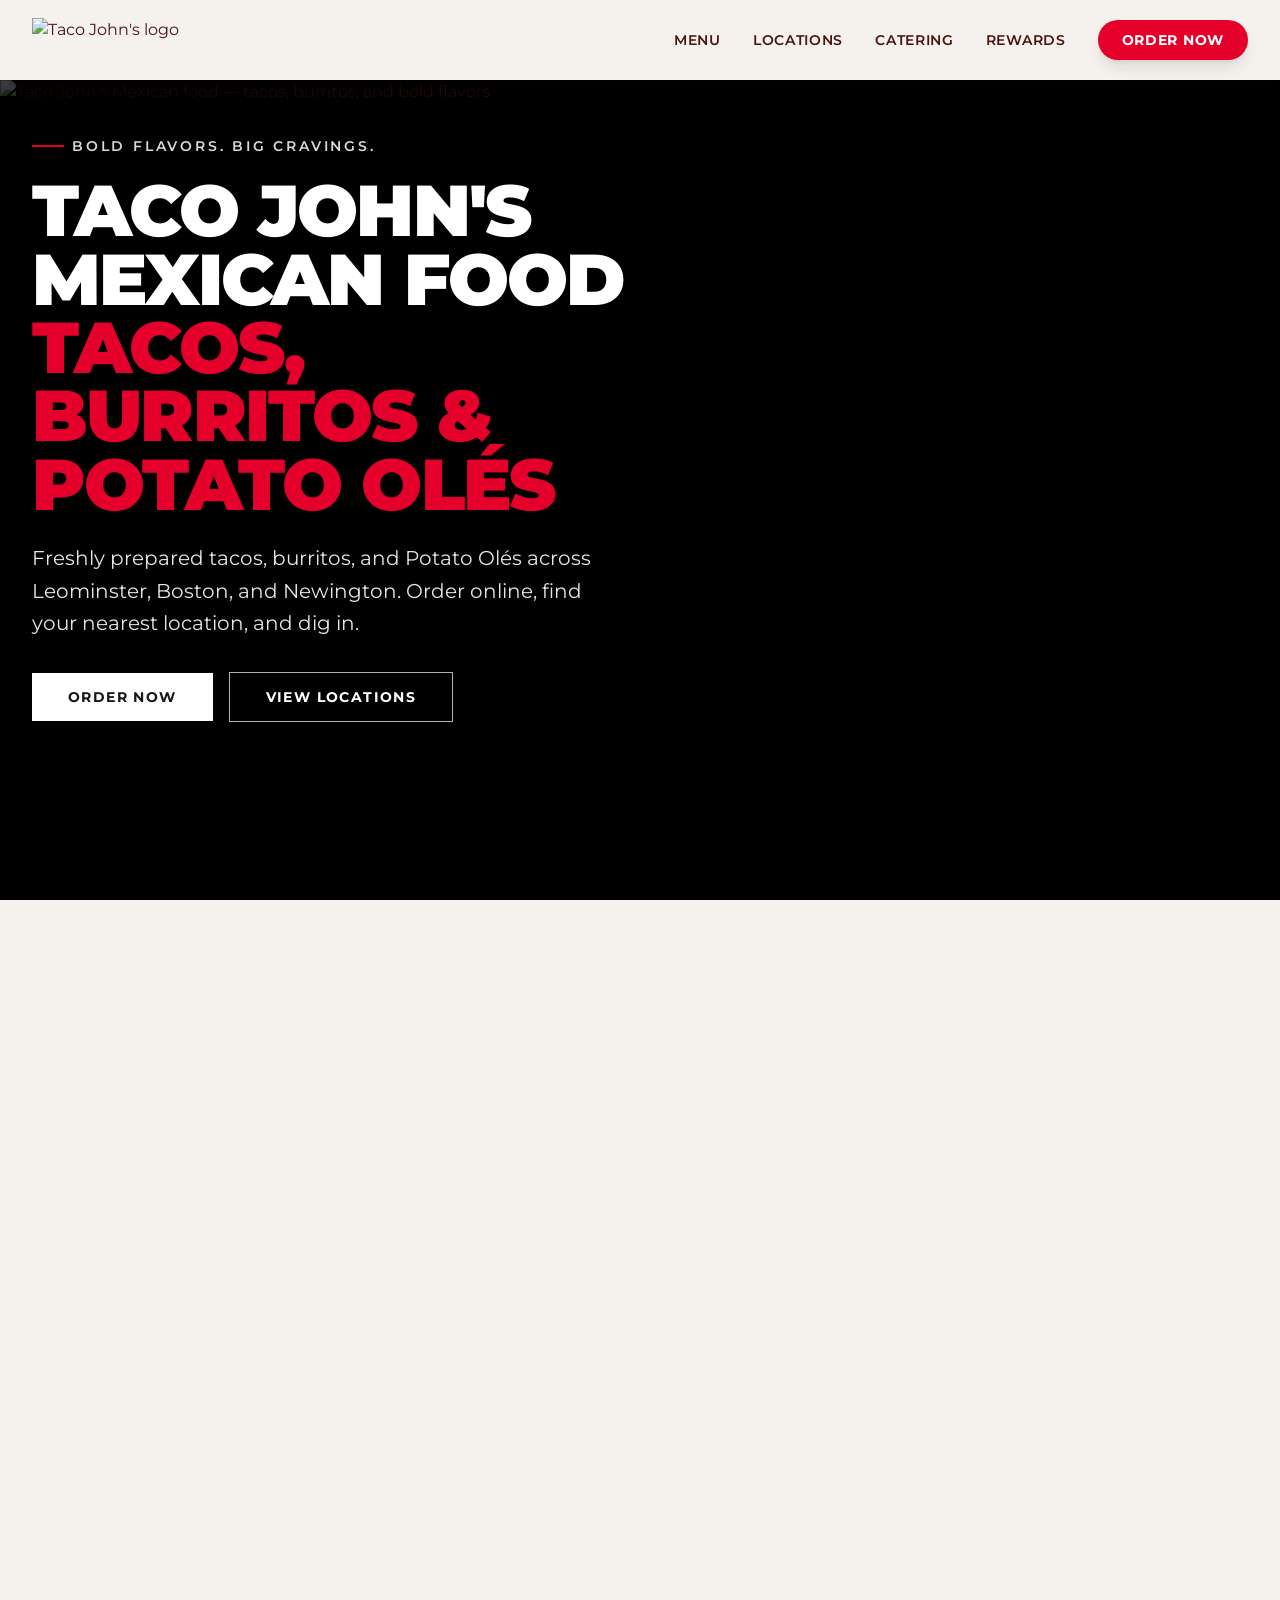
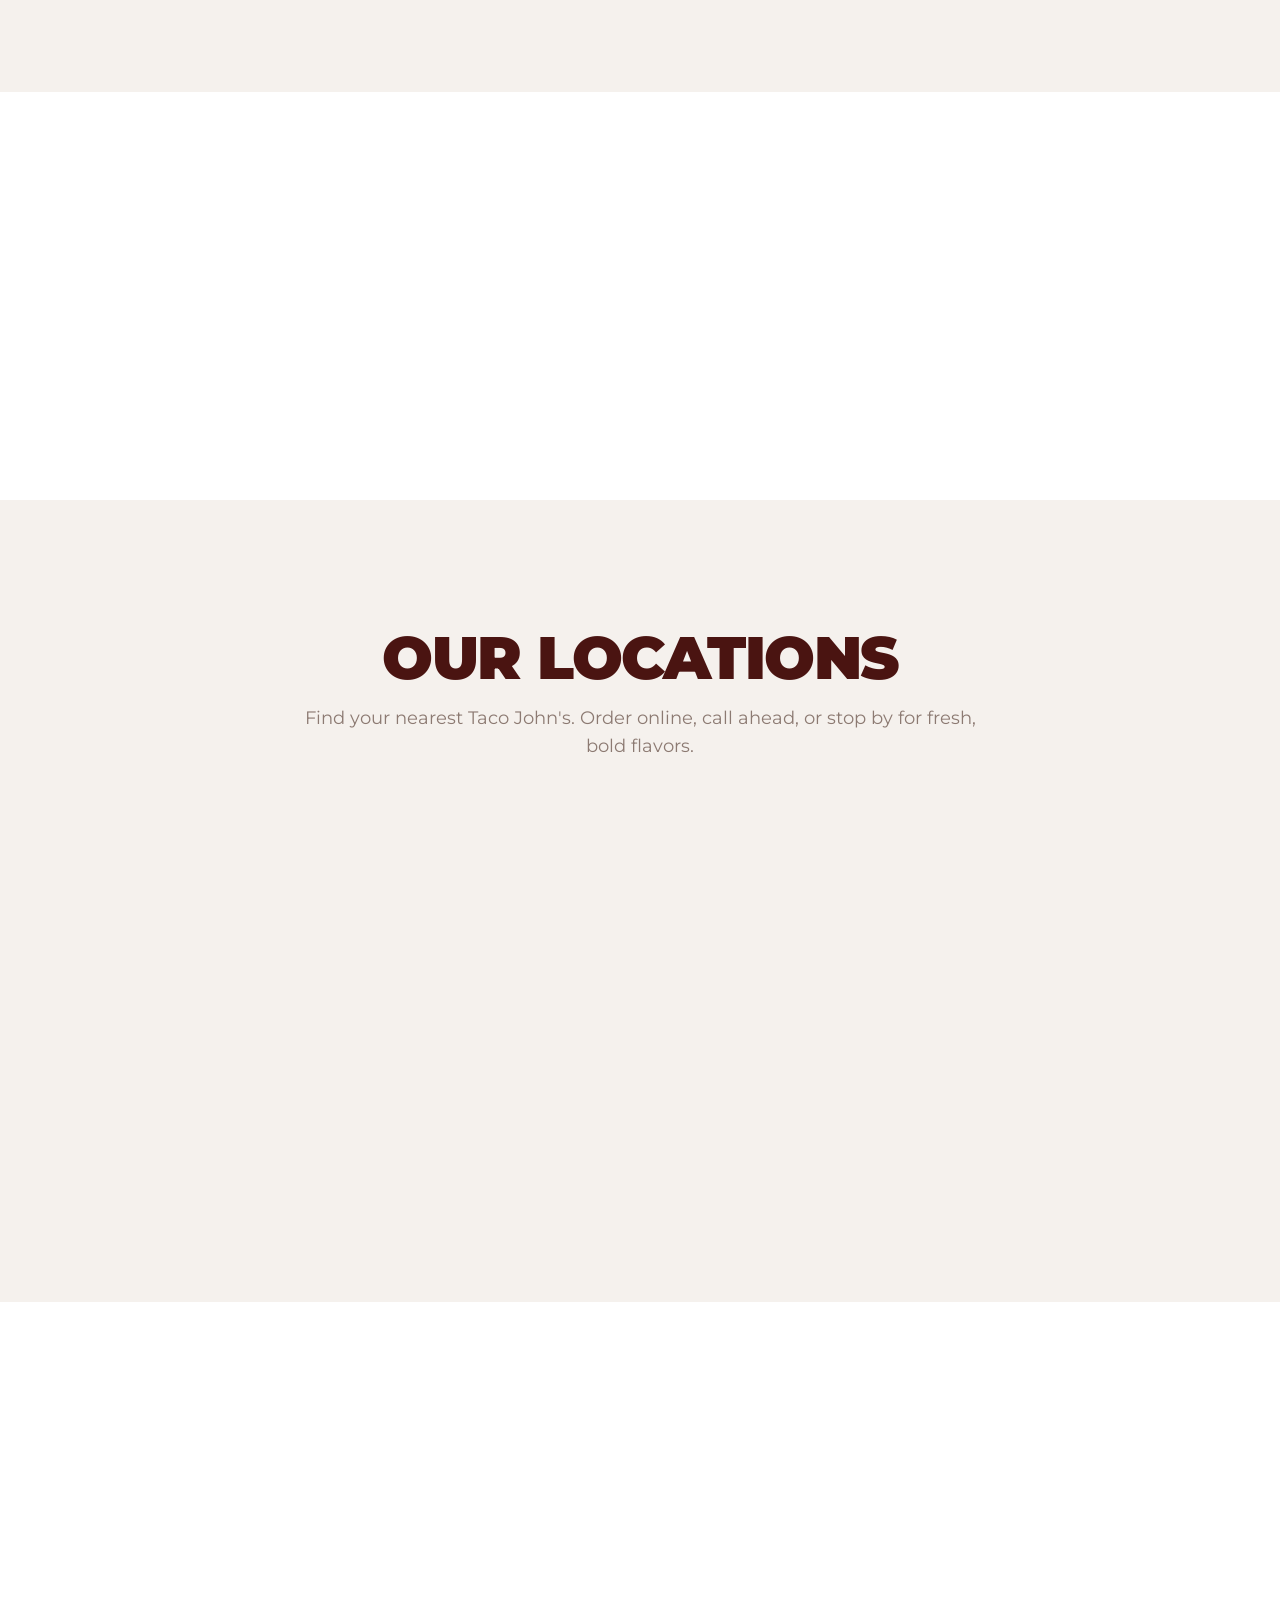
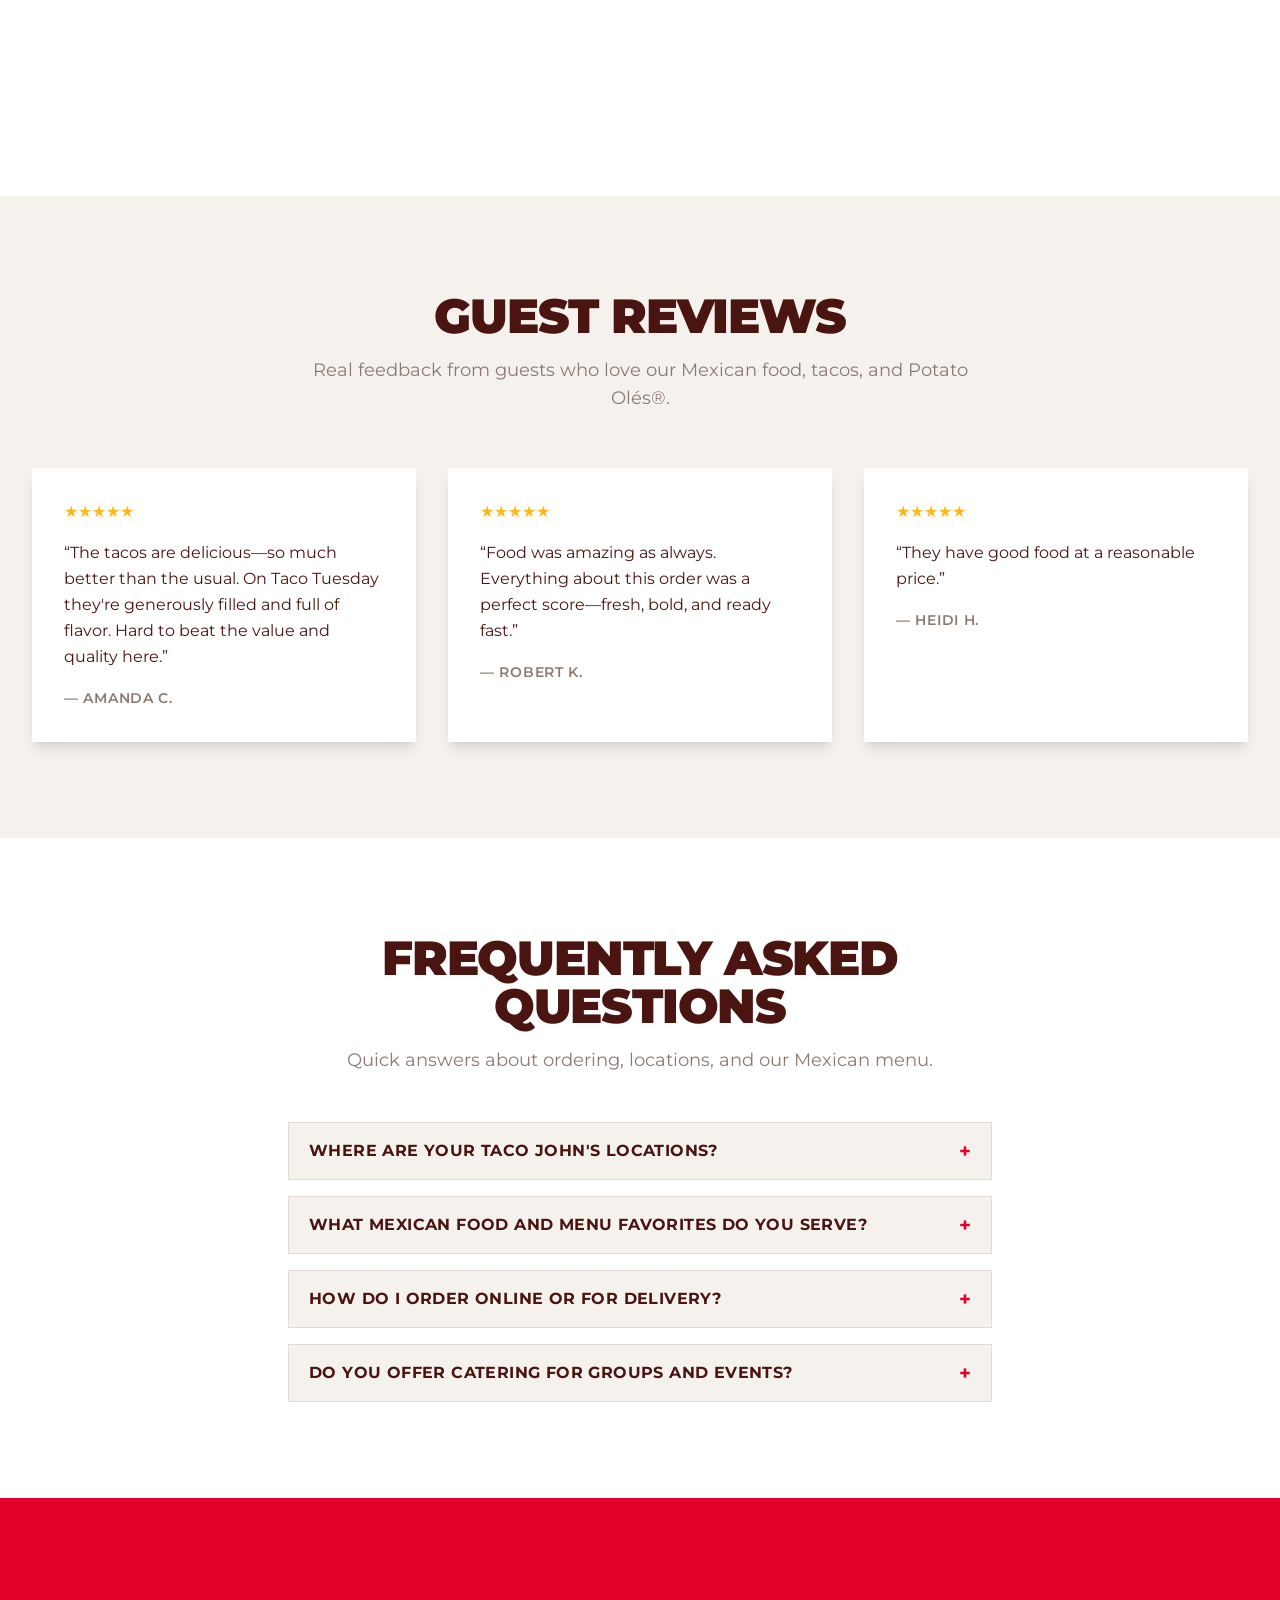
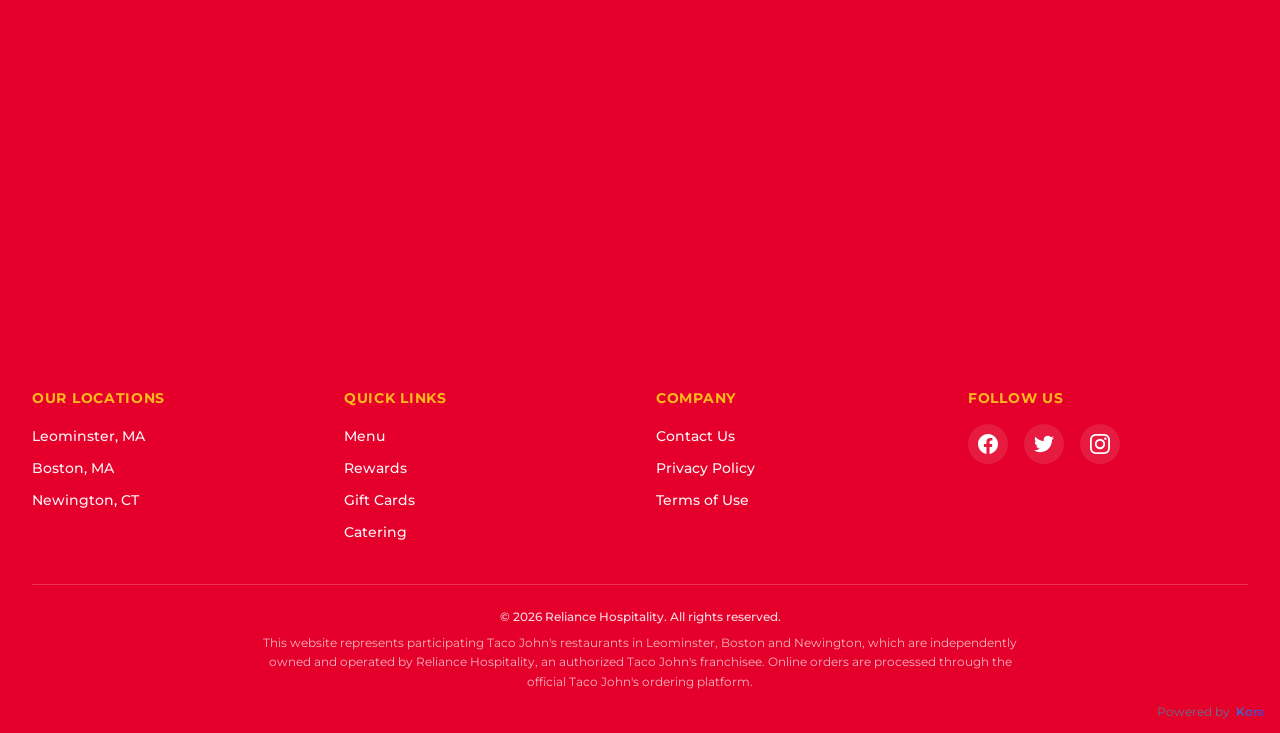
==== commit 87e6cad1: "Refactor hero section by replacing slider implementation with static images for improved performance" ====
--- a/index.html
+++ b/index.html
@@ -289,17 +289,10 @@
 </nav>
 <!-- ============ HERO SECTION ============ -->
 <section class="relative overflow-hidden bg-black" id="hero">
-<!-- Animated Background Slider -->
+<!-- Hero Background -->
 <div class="absolute inset-0 z-0" id="hero-slider">
-<div class="slider-slide active">
-<img alt="Taco John's catering trays and Mexican food for groups and events" class="slider-slide__img" decoding="async" fetchpriority="high" height="559" loading="eager" src="https://quseprdus1.blob.core.windows.net/kora-business-images/user-media/9052b239-72f8-4fc3-ac91-8d7a4dfd81f4/de8c94d8-887e-4625-825f-ec262dbc28df/1787060348_esqwgl.jpg" width="838"/>
-</div>
-<div class="slider-slide">
-<img alt="Daily deals and value menu favorites at Taco John's" class="slider-slide__img" decoding="async" height="1080" loading="lazy" src="https://quseprdus1.blob.core.windows.net/kora-business-images/user-media/9052b239-72f8-4fc3-ac91-8d7a4dfd81f4/de8c94d8-887e-4625-825f-ec262dbc28df/1787060312_2hlyau.jpg" width="1920"/>
-</div>
-<div class="slider-slide">
-<img alt="Taco John's Mexican food — tacos, burritos, and bold flavors" class="slider-slide__img" decoding="async" height="780" loading="lazy" src="https://quseprdus1.blob.core.windows.net/kora-business-images/user-media/9052b239-72f8-4fc3-ac91-8d7a4dfd81f4/de8c94d8-887e-4625-825f-ec262dbc28df/1787060278_16ees4.jpg" width="1512"/>
-</div>
+<img alt="Taco John's Mexican food — tacos, burritos, and bold flavors" class="hero-cover hero-cover--desktop" decoding="async" fetchpriority="high" height="780" loading="eager" src="https://quseprdus1.blob.core.windows.net/kora-business-images/user-media/9052b239-72f8-4fc3-ac91-8d7a4dfd81f4/de8c94d8-887e-4625-825f-ec262dbc28df/1787060278_16ees4.jpg" width="1512"/>
+<img alt="Taco John's Mexican food — tacos, burritos, and Potato Olés" class="hero-cover hero-cover--mobile" decoding="async" fetchpriority="high" height="752" loading="eager" src="https://quseprdus1.blob.core.windows.net/kora-business-images/user-media/9052b239-72f8-4fc3-ac91-8d7a4dfd81f4/de8c94d8-887e-4625-825f-ec262dbc28df/1787203792_33qoe1.jpg" width="698"/>
 </div>
 <div class="absolute inset-0 z-[1] bg-gradient-to-r from-black/75 via-black/45 to-black/20"></div>
 <div class="absolute inset-0 z-[1] bg-gradient-to-t from-black/80 via-black/20 to-transparent"></div>
@@ -325,14 +318,6 @@
             View Locations
           </a>
 </div>
-</div>
-</div>
-<!-- Slider dots -->
-<div class="absolute bottom-0 left-0 right-0 z-10 px-4 pb-8 flex flex-col items-center gap-5 pointer-events-none" id="hero-bottom">
-<div aria-label="Hero image slides" class="flex space-x-3 pointer-events-auto" role="tablist">
-<button aria-label="Slide 1" class="slider-dot active w-3 h-3 rounded-full bg-white/40 hover:bg-white/70 transition-colors" data-slide="0" type="button"></button>
-<button aria-label="Slide 2" class="slider-dot w-3 h-3 rounded-full bg-white/40 hover:bg-white/70 transition-colors" data-slide="1" type="button"></button>
-<button aria-label="Slide 3" class="slider-dot w-3 h-3 rounded-full bg-white/40 hover:bg-white/70 transition-colors" data-slide="2" type="button"></button>
 </div>
 </div>
 </section>
--- a/style.css
+++ b/style.css
@@ -113,7 +113,7 @@
   min-height: calc(100vh - var(--header-height));
 }
 
-/* Slider Background */
+/* Hero Background */
 #hero-slider {
   position: absolute;
   inset: 0;
@@ -122,43 +122,32 @@
   background-color: #000;
 }
 
-.slider-slide {
-  position: absolute;
-  inset: 0;
-  z-index: 0;
-  opacity: 0;
-  transition: opacity 1.2s ease;
-}
-
-.slider-slide__img {
+.hero-cover {
   position: absolute;
   inset: 0;
   width: 100%;
   height: 100%;
   object-fit: cover;
   object-position: center;
+  display: none;
+}
+
+.hero-cover--mobile {
   display: block;
 }
 
-@media (min-width: 1440px) {
-  .slider-slide__img {
+@media (min-width: 1024px) {
+  .hero-cover {
     object-fit: fill;
   }
-}
-
-.slider-slide.active {
-  z-index: 1;
-  opacity: 1;
-}
-
-/* Slider Dots */
-.slider-dot {
-  transition: all 0.3s ease;
-}
-
-.slider-dot.active {
-  background: white;
-  transform: scale(1.3);
+
+  .hero-cover--mobile {
+    display: none;
+  }
+
+  .hero-cover--desktop {
+    display: block;
+  }
 }
 
 /* ========== VALUE CARDS ========== */
@@ -394,10 +383,6 @@
     transition-duration: 0.01ms !important;
     scroll-behavior: auto !important;
   }
-
-  .slider-slide {
-    transition: none;
-  }
 }
 
 /* ========== FAQ ========== */
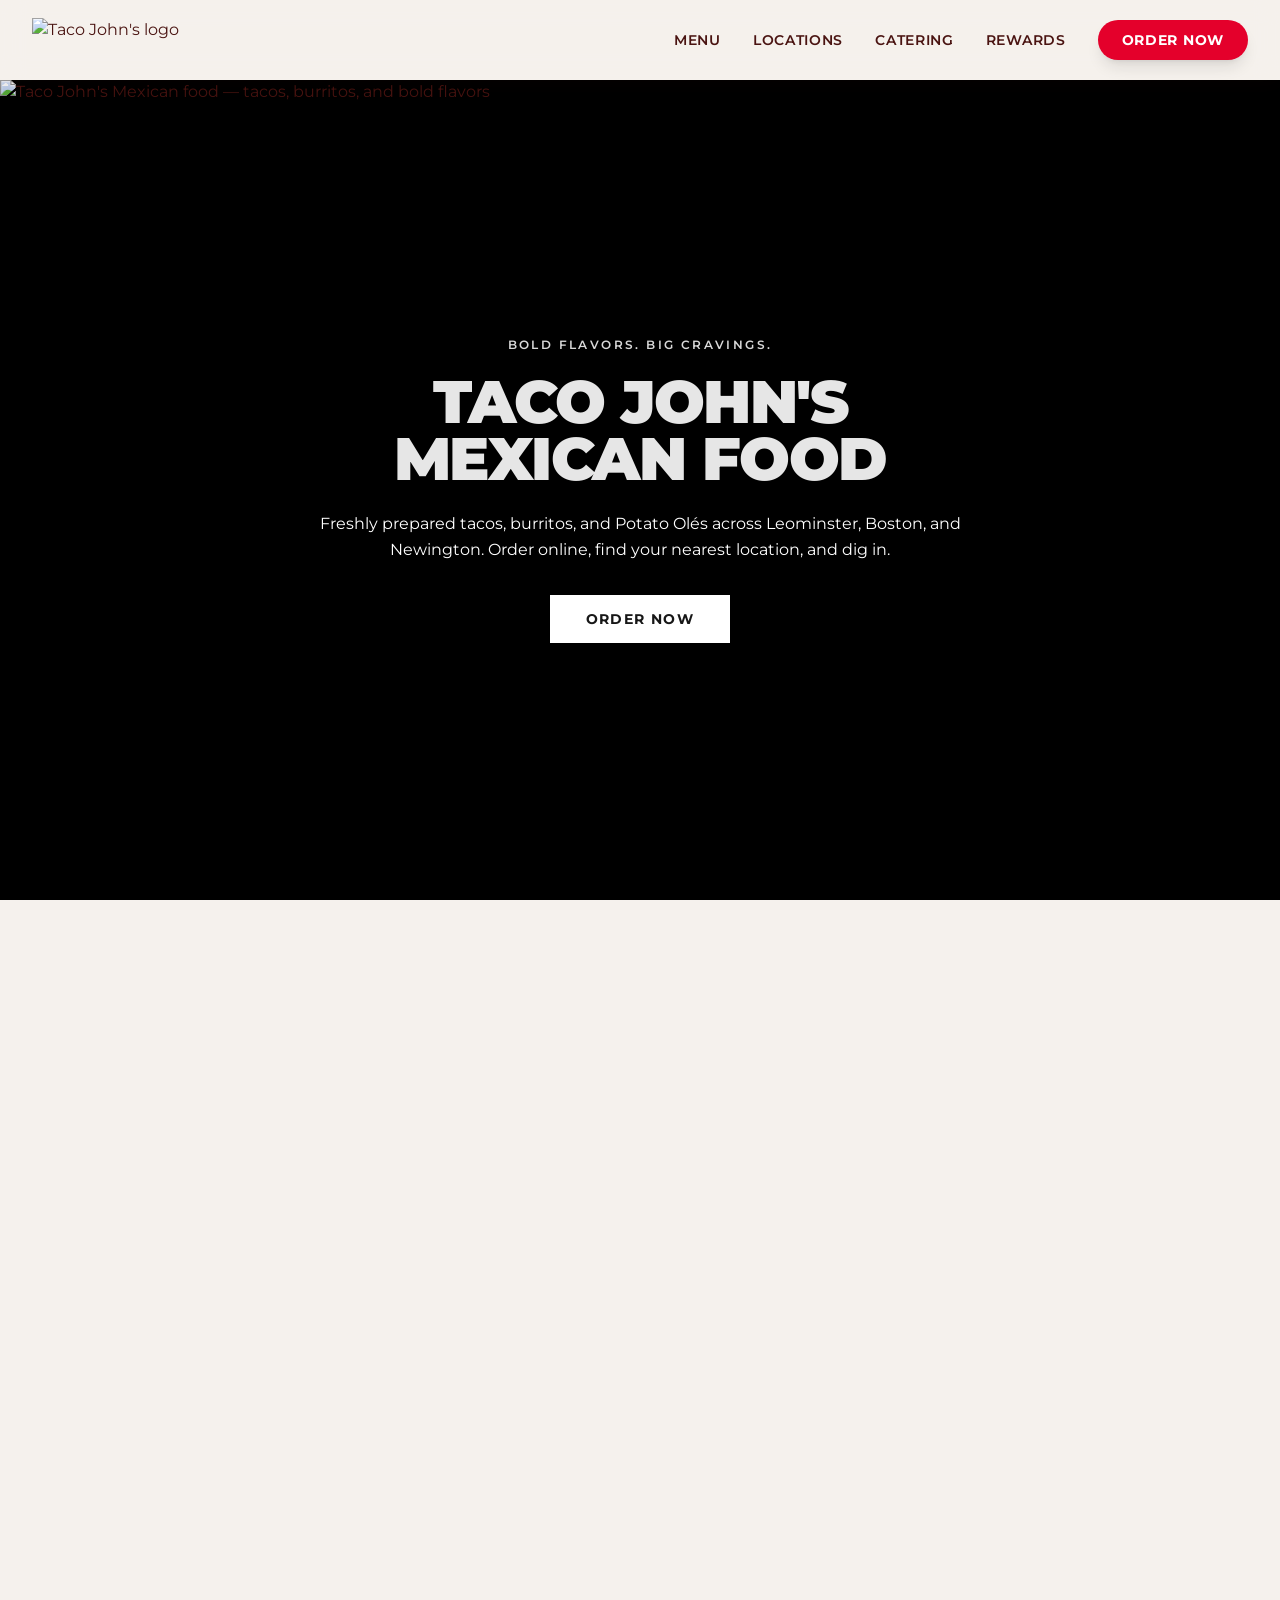
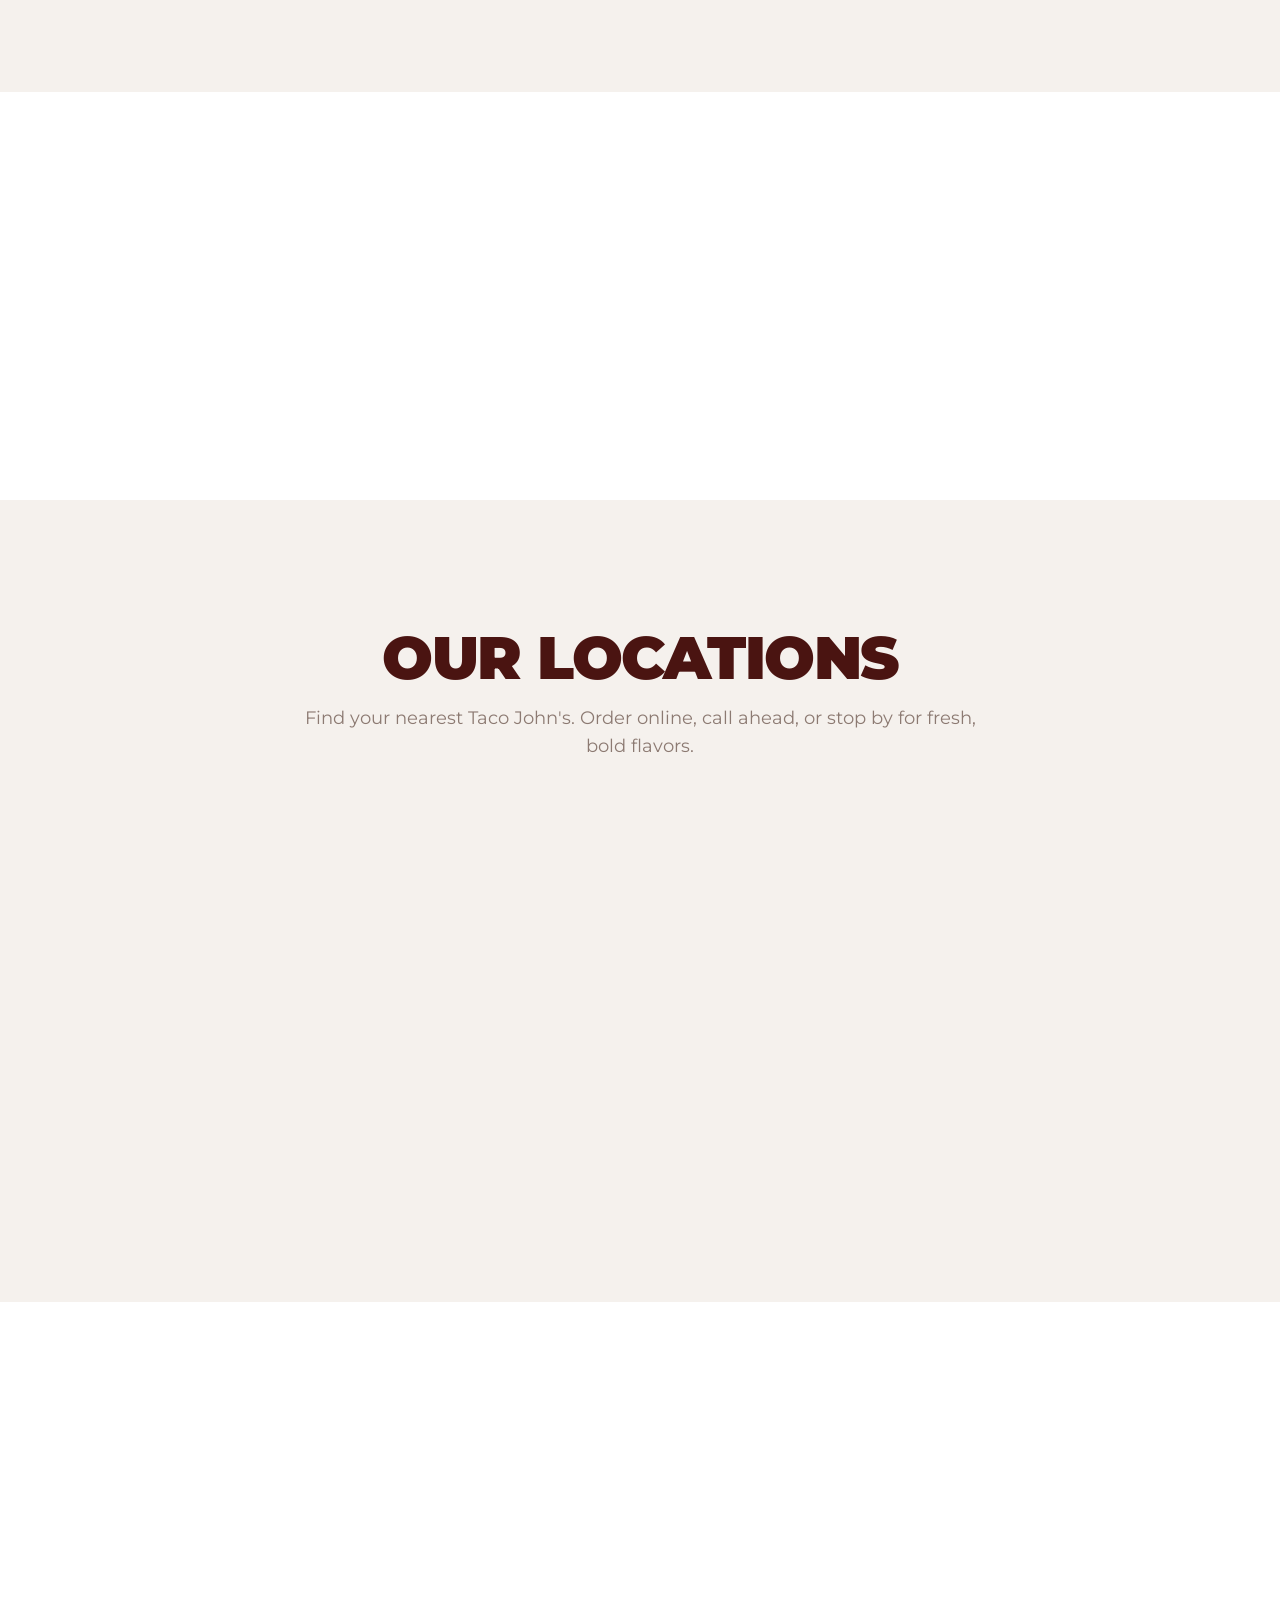
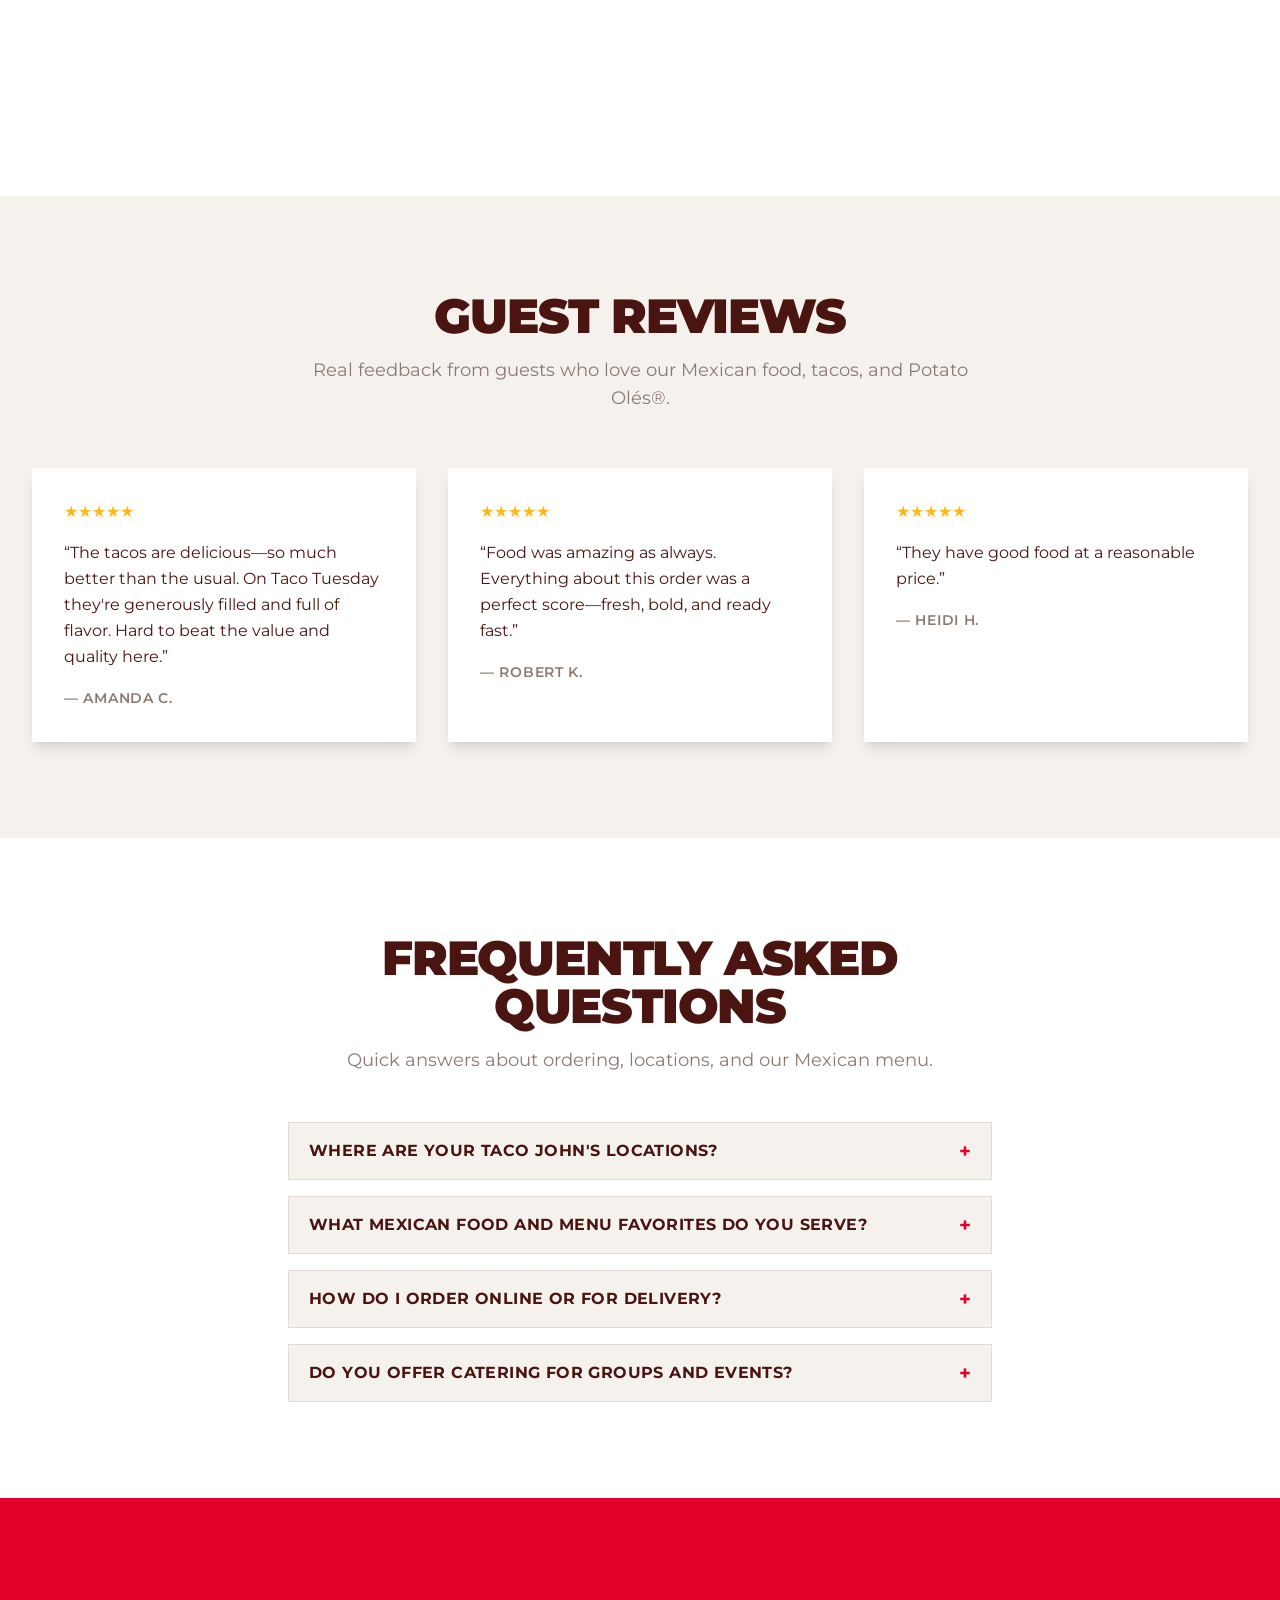
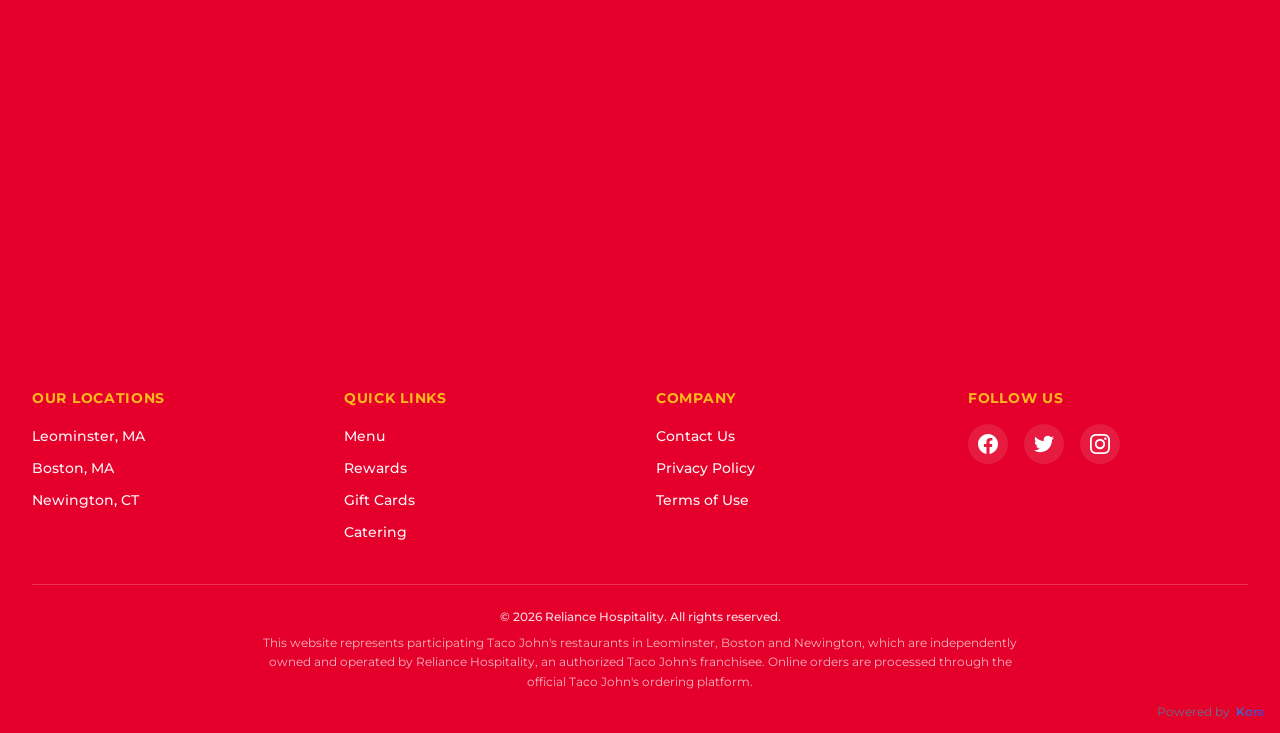
==== commit e7160fd1: "Enhance hero section by introducing a new overlay for improved visual depth and updating content lay" ====
--- a/index.html
+++ b/index.html
@@ -294,28 +294,22 @@
 <img alt="Taco John's Mexican food — tacos, burritos, and bold flavors" class="hero-cover hero-cover--desktop" decoding="async" fetchpriority="high" height="780" loading="eager" src="https://quseprdus1.blob.core.windows.net/kora-business-images/user-media/9052b239-72f8-4fc3-ac91-8d7a4dfd81f4/de8c94d8-887e-4625-825f-ec262dbc28df/1787060278_16ees4.jpg" width="1512"/>
 <img alt="Taco John's Mexican food — tacos, burritos, and Potato Olés" class="hero-cover hero-cover--mobile" decoding="async" fetchpriority="high" height="752" loading="eager" src="https://quseprdus1.blob.core.windows.net/kora-business-images/user-media/9052b239-72f8-4fc3-ac91-8d7a4dfd81f4/de8c94d8-887e-4625-825f-ec262dbc28df/1787203792_33qoe1.jpg" width="698"/>
 </div>
-<div class="absolute inset-0 z-[1] bg-gradient-to-r from-black/75 via-black/45 to-black/20"></div>
-<div class="absolute inset-0 z-[1] bg-gradient-to-t from-black/80 via-black/20 to-transparent"></div>
-<div class="hero-content relative z-10 max-w-7xl mx-auto px-4 sm:px-6 lg:px-8 flex items-center pb-32">
-<div class="max-w-2xl">
-<p class="inline-flex items-center gap-2 text-xs sm:text-sm font-semibold uppercase tracking-[0.2em] text-white/85 mb-5">
-<span class="inline-block w-8 h-[2px] bg-tj-red"></span>
+<div aria-hidden="true" class="hero-overlay"></div>
+<div class="hero-content relative z-10 w-full">
+<div class="hero-content__inner">
+<p class="inline-flex items-center gap-2 text-xs font-semibold uppercase tracking-[0.2em] text-white/85 mb-5">
           Bold Flavors. Big Cravings.
         </p>
-<h1 class="font-display text-4xl sm:text-5xl lg:text-7xl font-black uppercase leading-[0.95] tracking-tight text-white drop-shadow-lg">
+<h1 class="font-display text-4xl lg:text-6xl font-black uppercase leading-[0.95] tracking-tight text-white/90 drop-shadow-lg">
           Taco John's Mexican Food
-          <span class="block text-tj-red">Tacos, Burritos &amp; Potato Olés</span>
 </h1>
-<p class="mt-5 sm:mt-6 text-base sm:text-lg lg:text-xl text-white/90 leading-relaxed max-w-xl">
+<p class="mt-5 sm:mt-6 text-base text-white leading-relaxed">
           Freshly prepared tacos, burritos, and Potato Olés across Leominster, Boston, and Newington. Order online,
           find your nearest location, and dig in.
         </p>
-<div class="mt-8 flex flex-wrap items-center gap-3 sm:gap-4">
+<div class="mt-8">
 <a class="inline-flex items-center justify-center bg-white text-neutral-900 px-7 sm:px-9 py-3.5 font-display font-bold uppercase tracking-widest text-xs sm:text-sm shadow-lg hover:bg-neutral-100 transition-colors" href="https://order.tacojohns.com/" rel="noopener noreferrer" target="_blank">
             Order Now
-          </a>
-<a class="inline-flex items-center justify-center border border-white/70 text-white px-7 sm:px-9 py-3.5 font-display font-bold uppercase tracking-widest text-xs sm:text-sm hover:bg-white hover:text-neutral-900 transition-colors" href="#locations">
-            View Locations
           </a>
 </div>
 </div>
--- a/style.css
+++ b/style.css
@@ -109,8 +109,52 @@
   min-height: calc(100vh - var(--header-height));
 }
 
+#hero .hero-overlay {
+  position: absolute;
+  inset: 0;
+  z-index: 1;
+  pointer-events: none;
+  background: linear-gradient(
+    to top,
+    rgba(0, 0, 0, 0.42) 0%,
+    rgba(0, 0, 0, 0.12) 45%,
+    rgba(0, 0, 0, 0.06) 100%
+  );
+}
+
 #hero .hero-content {
+  display: flex;
+  align-items: center;
+  justify-content: center;
+  width: 100%;
   min-height: calc(100vh - var(--header-height));
+  padding: 1.5rem;
+  box-sizing: border-box;
+}
+
+#hero .hero-content__inner {
+  width: 100%;
+  max-width: 42rem;
+  margin: 0 auto;
+  text-align: center;
+}
+
+#hero .hero-content__inner > p:first-of-type {
+  display: flex;
+  justify-content: center;
+  width: 100%;
+}
+
+@media (min-width: 640px) {
+  #hero .hero-content {
+    padding: 2rem;
+  }
+}
+
+@media (min-width: 1024px) {
+  #hero .hero-content {
+    padding: 2.5rem;
+  }
 }
 
 /* Hero Background */
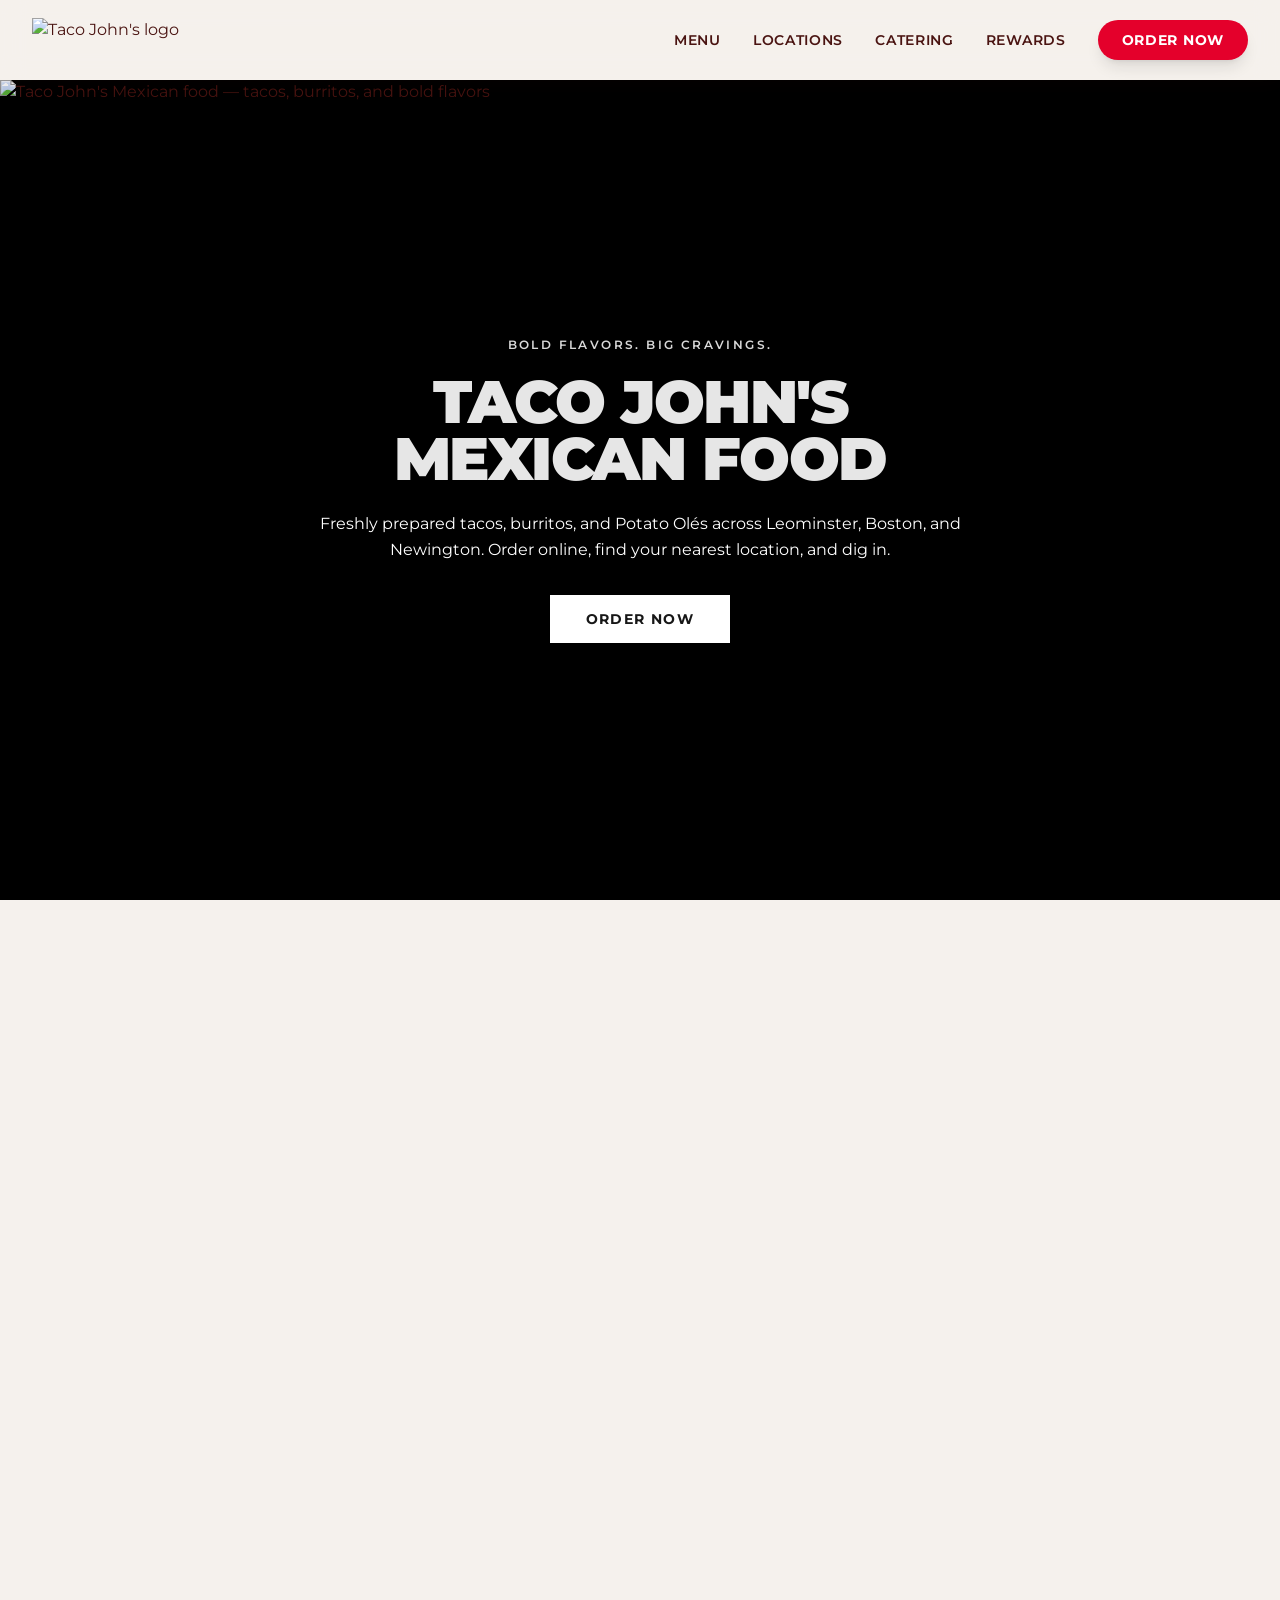
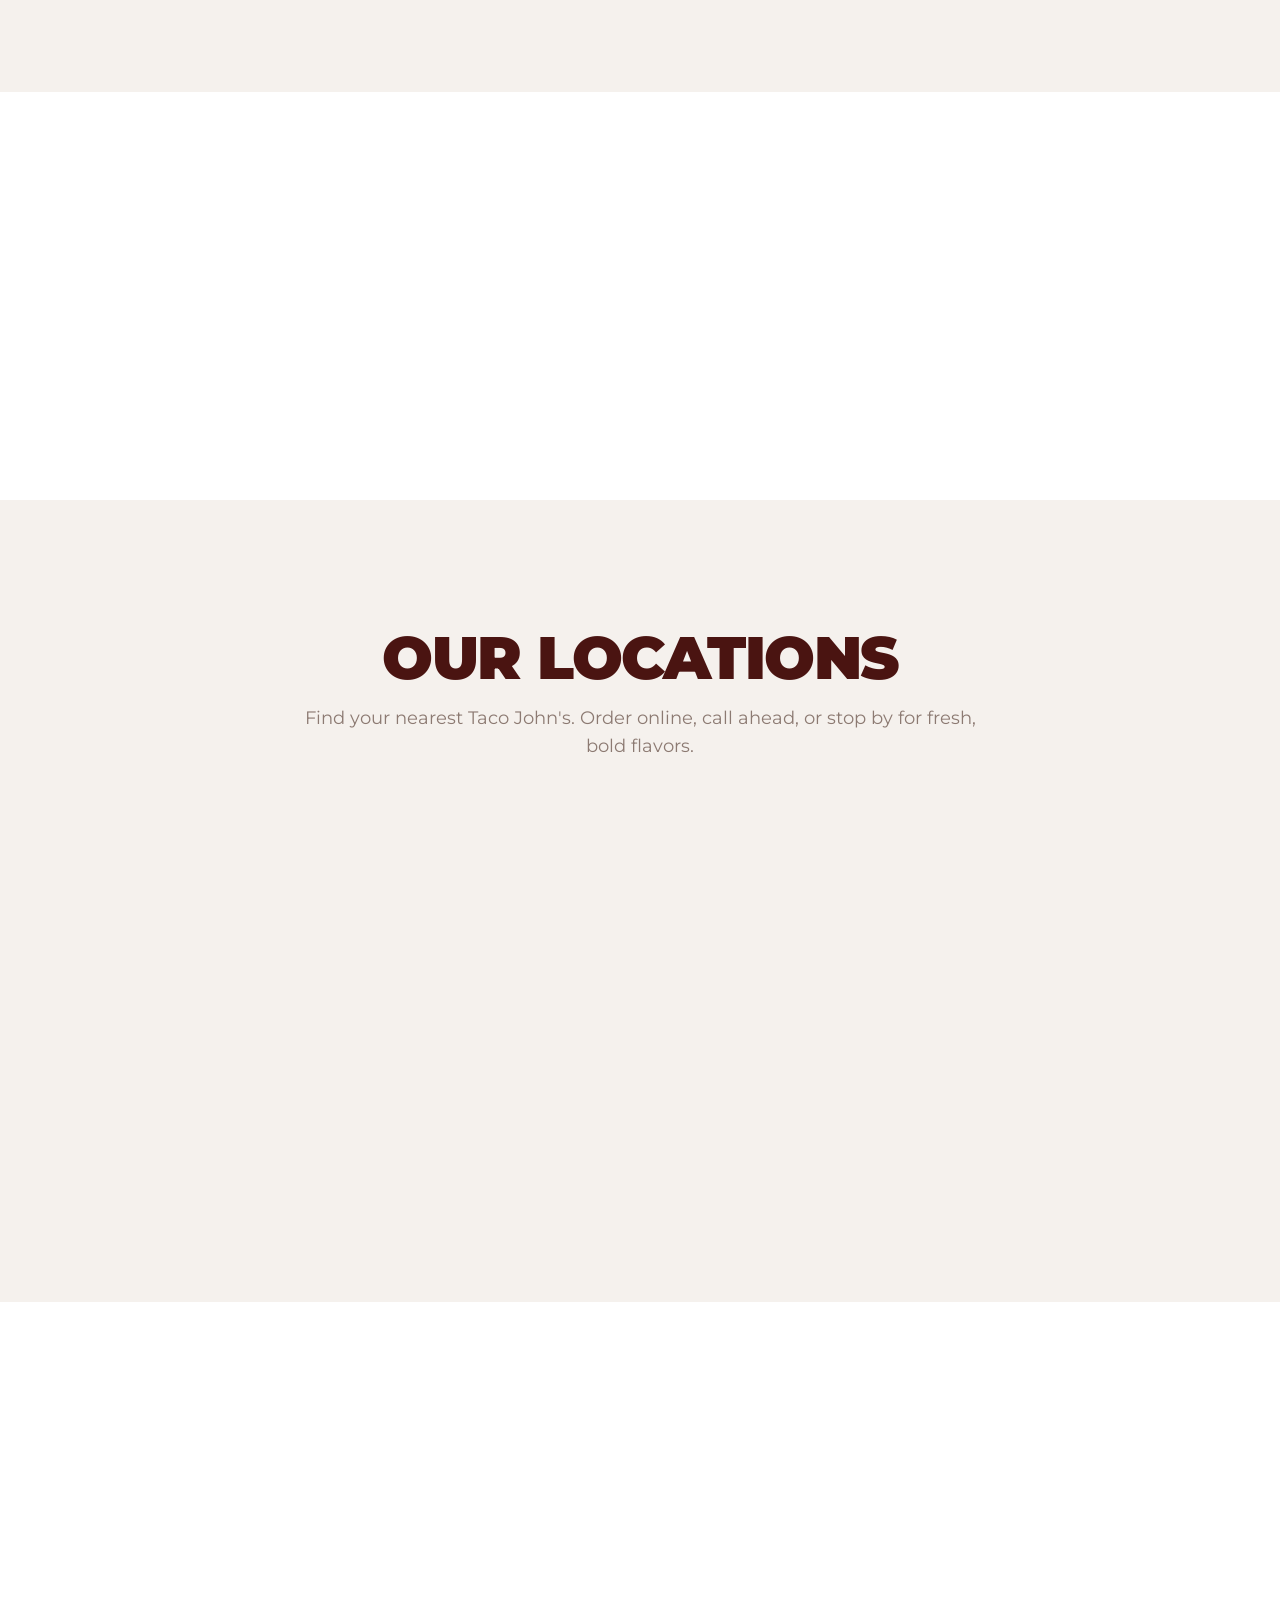
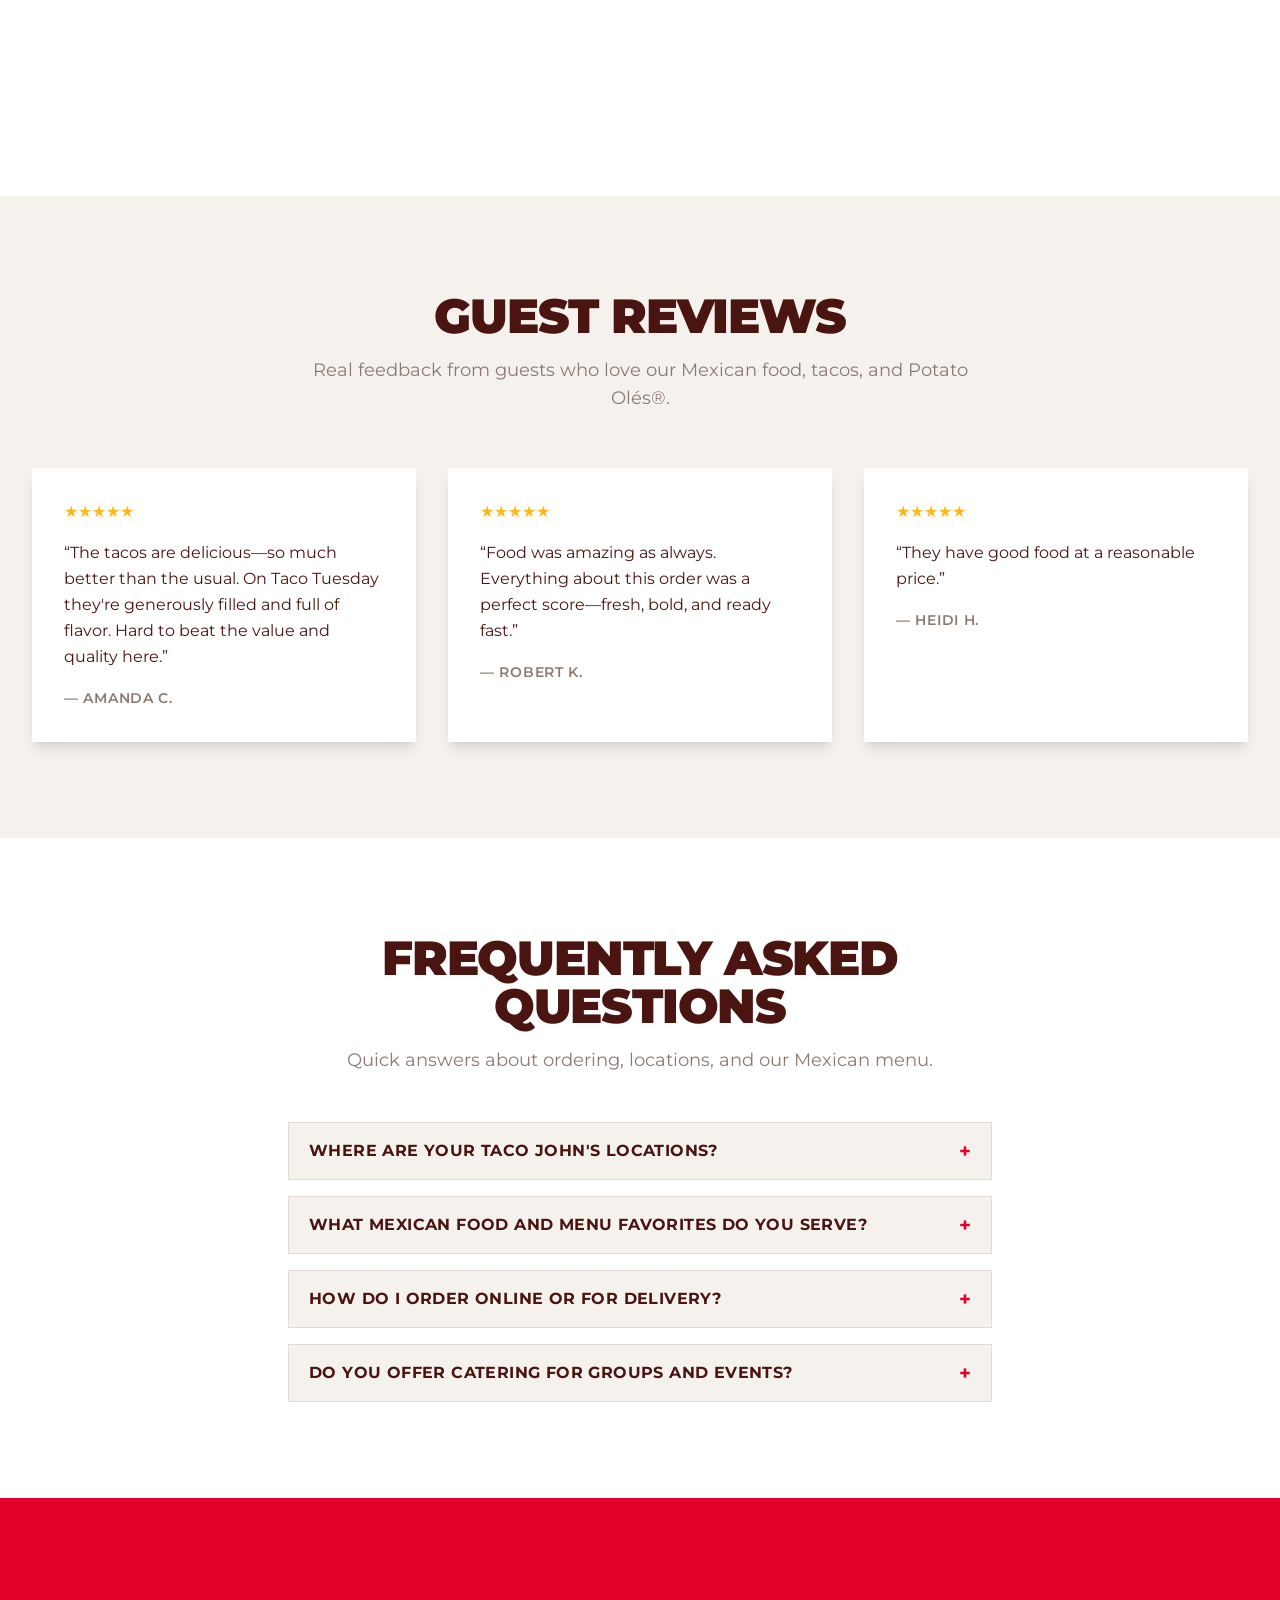
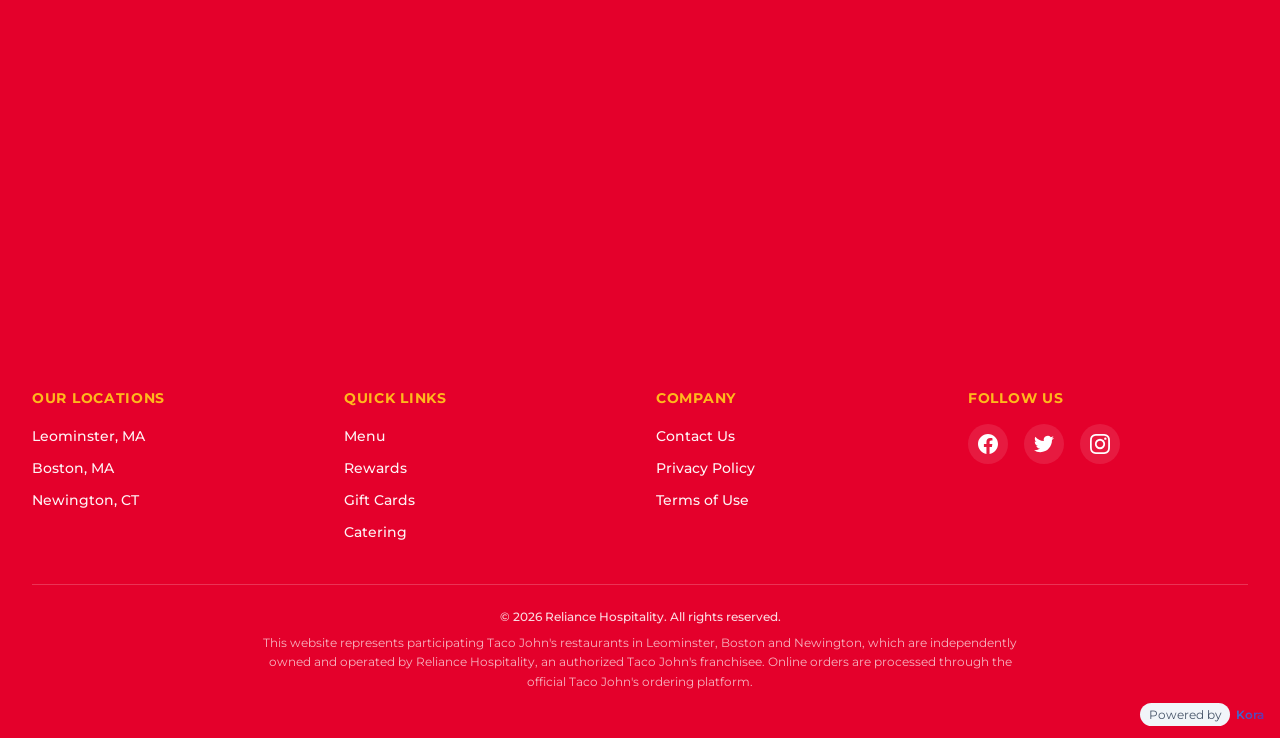
==== commit 36b75956: "fix: contrast-safe 'Powered by Kora' footer badge (WCAG 4.5:1) Matches the kora-agent static_injecto" ====
--- a/index.html
+++ b/index.html
@@ -732,7 +732,8 @@
 <script>
 (function () {
   var koraUrl = "https://askkora.ai";
-  var muted = "#64748b";
+  var muted = "#475569";
+  var mutedBg = "#f1f5f9";
   var blue = "#1E88E5";
   var purple = "#7B1FA2";
   var startMarker = 'KORA_' + 'BRANDING_FOOTER_START';
@@ -760,7 +761,7 @@
     wrapper.className = 'kora-powered-by';
     wrapper.setAttribute('data-kora-branding-footer', 'true');
     wrapper.style.cssText = 'display:flex;justify-content:flex-end;align-items:center;gap:0.35rem;padding:0.75rem 1rem;font-size:0.75rem;';
-    wrapper.innerHTML = '<span style="color:' + muted + '">Powered by</span>' +
+    wrapper.innerHTML = '<span style="color:' + muted + ';background:' + mutedBg + ';padding:0.15rem 0.55rem;border-radius:9999px;">Powered by</span>' +
       '<a href="' + koraUrl + '" target="_blank" rel="noopener noreferrer" style="text-decoration:none;font-weight:600;background:linear-gradient(135deg,' + blue + ',' + purple + ');-webkit-background-clip:text;background-clip:text;-webkit-text-fill-color:transparent">Kora</a>';
     return wrapper;
   }
--- a/assets/styles.css
+++ b/assets/styles.css
@@ -1,2 +1,2 @@
 /*! tailwindcss v4.2.1 | MIT License | https://tailwindcss.com */
-@layer properties{@supports (((-webkit-hyphens:none)) and (not (margin-trim:inline))) or ((-moz-orient:inline) and (not (color:rgb(from red r g b)))){*,:before,:after,::backdrop{--tw-translate-x:0;--tw-translate-y:0;--tw-translate-z:0;--tw-rotate-x:initial;--tw-rotate-y:initial;--tw-rotate-z:initial;--tw-skew-x:initial;--tw-skew-y:initial;--tw-space-y-reverse:0;--tw-space-x-reverse:0;--tw-border-style:solid;--tw-gradient-position:initial;--tw-gradient-from:#0000;--tw-gradient-via:#0000;--tw-gradient-to:#0000;--tw-gradient-stops:initial;--tw-gradient-via-stops:initial;--tw-gradient-from-position:0%;--tw-gradient-via-position:50%;--tw-gradient-to-position:100%;--tw-leading:initial;--tw-font-weight:initial;--tw-tracking:initial;--tw-shadow:0 0 #0000;--tw-shadow-color:initial;--tw-shadow-alpha:100%;--tw-inset-shadow:0 0 #0000;--tw-inset-shadow-color:initial;--tw-inset-shadow-alpha:100%;--tw-ring-color:initial;--tw-ring-shadow:0 0 #0000;--tw-inset-ring-color:initial;--tw-inset-ring-shadow:0 0 #0000;--tw-ring-inset:initial;--tw-ring-offset-width:0px;--tw-ring-offset-color:#fff;--tw-ring-offset-shadow:0 0 #0000;--tw-blur:initial;--tw-brightness:initial;--tw-contrast:initial;--tw-grayscale:initial;--tw-hue-rotate:initial;--tw-invert:initial;--tw-opacity:initial;--tw-saturate:initial;--tw-sepia:initial;--tw-drop-shadow:initial;--tw-drop-shadow-color:initial;--tw-drop-shadow-alpha:100%;--tw-drop-shadow-size:initial;--tw-backdrop-blur:initial;--tw-backdrop-brightness:initial;--tw-backdrop-contrast:initial;--tw-backdrop-grayscale:initial;--tw-backdrop-hue-rotate:initial;--tw-backdrop-invert:initial;--tw-backdrop-opacity:initial;--tw-backdrop-saturate:initial;--tw-backdrop-sepia:initial;--tw-duration:initial;--tw-ease:initial;--tw-scale-x:1;--tw-scale-y:1;--tw-scale-z:1}}}@layer theme{:root,:host{--font-sans:ui-sans-serif, system-ui, sans-serif, "Apple Color Emoji", "Segoe UI Emoji", "Segoe UI Symbol", "Noto Color Emoji";--font-mono:ui-monospace, SFMono-Regular, Menlo, Monaco, Consolas, "Liberation Mono", "Courier New", monospace;--color-red-100:oklch(93.6% .032 17.717);--color-red-500:oklch(63.7% .237 25.331);--color-red-700:oklch(50.5% .213 27.518);--color-amber-50:oklch(98.7% .022 95.277);--color-amber-100:oklch(96.2% .059 95.617);--color-amber-200:oklch(92.4% .12 95.746);--color-amber-500:oklch(76.9% .188 70.08);--color-amber-600:oklch(66.6% .179 58.318);--color-amber-700:oklch(55.5% .163 48.998);--color-amber-800:oklch(47.3% .137 46.201);--color-green-50:oklch(98.2% .018 155.826);--color-green-100:oklch(96.2% .044 156.743);--color-green-200:oklch(92.5% .084 155.995);--color-green-500:oklch(72.3% .219 149.579);--color-green-700:oklch(52.7% .154 150.069);--color-green-800:oklch(44.8% .119 151.328);--color-gray-200:oklch(92.8% .006 264.531);--color-gray-300:oklch(87.2% .01 258.338);--color-gray-500:oklch(55.1% .027 264.364);--color-gray-700:oklch(37.3% .034 259.733);--color-neutral-100:oklch(97% 0 0);--color-neutral-900:oklch(20.5% 0 0);--color-black:#000;--color-white:#fff;--spacing:.25rem;--container-md:28rem;--container-xl:36rem;--container-2xl:42rem;--container-3xl:48rem;--container-4xl:56rem;--container-7xl:80rem;--text-xs:.75rem;--text-xs--line-height:calc(1 / .75);--text-sm:.875rem;--text-sm--line-height:calc(1.25 / .875);--text-base:1rem;--text-base--line-height:calc(1.5 / 1);--text-lg:1.125rem;--text-lg--line-height:calc(1.75 / 1.125);--text-xl:1.25rem;--text-xl--line-height:calc(1.75 / 1.25);--text-2xl:1.5rem;--text-2xl--line-height:calc(2 / 1.5);--text-3xl:1.875rem;--text-3xl--line-height:calc(2.25 / 1.875);--text-4xl:2.25rem;--text-4xl--line-height:calc(2.5 / 2.25);--text-5xl:3rem;--text-5xl--line-height:1;--text-6xl:3.75rem;--text-6xl--line-height:1;--text-7xl:4.5rem;--text-7xl--line-height:1;--font-weight-medium:500;--font-weight-semibold:600;--font-weight-bold:700;--font-weight-black:900;--tracking-tight:-.025em;--tracking-wide:.025em;--tracking-wider:.05em;--tracking-widest:.1em;--leading-relaxed:1.625;--radius-lg:.5rem;--radius-xl:.75rem;--radius-2xl:1rem;--drop-shadow-md:0 3px 3px #0000001f;--drop-shadow-lg:0 4px 4px #00000026;--ease-in-out:cubic-bezier(.4, 0, .2, 1);--animate-pulse:pulse 2s cubic-bezier(.4, 0, .6, 1) infinite;--blur-sm:8px;--blur-lg:16px;--default-transition-duration:.15s;--default-transition-timing-function:cubic-bezier(.4, 0, .2, 1);--default-font-family:var(--font-sans);--default-mono-font-family:var(--font-mono);--color-tj-red:#e4002b;--color-tj-red-dark:#b30022;--color-tj-yellow:#ffb81c;--color-tj-teal:#00a896;--color-tj-burgundy:#4a1411;--color-tj-cream:#f5f1ed;--color-tj-taupe:#8c7a72;--font-display:Montserrat, "Arial Black", Impact, sans-serif;--font-body:Montserrat, sans-serif}}@layer base{*,:after,:before,::backdrop{box-sizing:border-box;border:0 solid;margin:0;padding:0}::file-selector-button{box-sizing:border-box;border:0 solid;margin:0;padding:0}html,:host{-webkit-text-size-adjust:100%;tab-size:4;line-height:1.5;font-family:var(--default-font-family,ui-sans-serif, system-ui, sans-serif, "Apple Color Emoji", "Segoe UI Emoji", "Segoe UI Symbol", "Noto Color Emoji");font-feature-settings:var(--default-font-feature-settings,normal);font-variation-settings:var(--default-font-variation-settings,normal);-webkit-tap-highlight-color:transparent}hr{height:0;color:inherit;border-top-width:1px}abbr:where([title]){-webkit-text-decoration:underline dotted;text-decoration:underline dotted}h1,h2,h3,h4,h5,h6{font-size:inherit;font-weight:inherit}a{color:inherit;-webkit-text-decoration:inherit;-webkit-text-decoration:inherit;-webkit-text-decoration:inherit;text-decoration:inherit}b,strong{font-weight:bolder}code,kbd,samp,pre{font-family:var(--default-mono-font-family,ui-monospace, SFMono-Regular, Menlo, Monaco, Consolas, "Liberation Mono", "Courier New", monospace);font-feature-settings:var(--default-mono-font-feature-settings,normal);font-variation-settings:var(--default-mono-font-variation-settings,normal);font-size:1em}small{font-size:80%}sub,sup{vertical-align:baseline;font-size:75%;line-height:0;position:relative}sub{bottom:-.25em}sup{top:-.5em}table{text-indent:0;border-color:inherit;border-collapse:collapse}:-moz-focusring{outline:auto}progress{vertical-align:baseline}summary{display:list-item}ol,ul,menu{list-style:none}img,svg,video,canvas,audio,iframe,embed,object{vertical-align:middle;display:block}img,video{max-width:100%;height:auto}button,input,select,optgroup,textarea{font:inherit;font-feature-settings:inherit;font-variation-settings:inherit;letter-spacing:inherit;color:inherit;opacity:1;background-color:#0000;border-radius:0}::file-selector-button{font:inherit;font-feature-settings:inherit;font-variation-settings:inherit;letter-spacing:inherit;color:inherit;opacity:1;background-color:#0000;border-radius:0}:where(select:is([multiple],[size])) optgroup{font-weight:bolder}:where(select:is([multiple],[size])) optgroup option{padding-inline-start:20px}::file-selector-button{margin-inline-end:4px}::placeholder{opacity:1}@supports (not ((-webkit-appearance:-apple-pay-button))) or (contain-intrinsic-size:1px){::placeholder{color:currentColor}@supports (color:color-mix(in lab, red, red)){::placeholder{color:color-mix(in oklab, currentcolor 50%, transparent)}}}textarea{resize:vertical}::-webkit-search-decoration{-webkit-appearance:none}::-webkit-date-and-time-value{min-height:1lh;text-align:inherit}::-webkit-datetime-edit{display:inline-flex}::-webkit-datetime-edit-fields-wrapper{padding:0}::-webkit-datetime-edit{padding-block:0}::-webkit-datetime-edit-year-field{padding-block:0}::-webkit-datetime-edit-month-field{padding-block:0}::-webkit-datetime-edit-day-field{padding-block:0}::-webkit-datetime-edit-hour-field{padding-block:0}::-webkit-datetime-edit-minute-field{padding-block:0}::-webkit-datetime-edit-second-field{padding-block:0}::-webkit-datetime-edit-millisecond-field{padding-block:0}::-webkit-datetime-edit-meridiem-field{padding-block:0}::-webkit-calendar-picker-indicator{line-height:1}:-moz-ui-invalid{box-shadow:none}button,input:where([type=button],[type=reset],[type=submit]){appearance:button}::file-selector-button{appearance:button}::-webkit-inner-spin-button{height:auto}::-webkit-outer-spin-button{height:auto}[hidden]:where(:not([hidden=until-found])){display:none!important}body{font-family:var(--font-body)}h1,h2,h3,h4,h5,h6{font-family:var(--font-display)}}@layer components;@layer utilities{.pointer-events-auto{pointer-events:auto}.pointer-events-none{pointer-events:none}.sr-only{clip-path:inset(50%);white-space:nowrap;border-width:0;width:1px;height:1px;margin:-1px;padding:0;position:absolute;overflow:hidden}.absolute{position:absolute}.fixed{position:fixed}.relative{position:relative}.inset-0{inset:calc(var(--spacing) * 0)}.start{inset-inline-start:var(--spacing)}.end{inset-inline-end:var(--spacing)}.top-0{top:calc(var(--spacing) * 0)}.right-0{right:calc(var(--spacing) * 0)}.right-4{right:calc(var(--spacing) * 4)}.bottom-0{bottom:calc(var(--spacing) * 0)}.bottom-4{bottom:calc(var(--spacing) * 4)}.left-0{left:calc(var(--spacing) * 0)}.left-4{left:calc(var(--spacing) * 4)}.isolate{isolation:isolate}.z-0{z-index:0}.z-10{z-index:10}.z-50{z-index:50}.z-\[1\]{z-index:1}.mx-auto{margin-inline:auto}.mt-0\.5{margin-top:calc(var(--spacing) * .5)}.mt-1{margin-top:calc(var(--spacing) * 1)}.mt-2{margin-top:calc(var(--spacing) * 2)}.mt-3{margin-top:calc(var(--spacing) * 3)}.mt-4{margin-top:calc(var(--spacing) * 4)}.mt-5{margin-top:calc(var(--spacing) * 5)}.mt-6{margin-top:calc(var(--spacing) * 6)}.mt-8{margin-top:calc(var(--spacing) * 8)}.mt-12{margin-top:calc(var(--spacing) * 12)}.mt-16{margin-top:calc(var(--spacing) * 16)}.mt-20{margin-top:calc(var(--spacing) * 20)}.mr-1\.5{margin-right:calc(var(--spacing) * 1.5)}.mb-1{margin-bottom:calc(var(--spacing) * 1)}.mb-3{margin-bottom:calc(var(--spacing) * 3)}.mb-4{margin-bottom:calc(var(--spacing) * 4)}.mb-5{margin-bottom:calc(var(--spacing) * 5)}.mb-6{margin-bottom:calc(var(--spacing) * 6)}.mb-8{margin-bottom:calc(var(--spacing) * 8)}.mb-10{margin-bottom:calc(var(--spacing) * 10)}.mb-12{margin-bottom:calc(var(--spacing) * 12)}.ml-auto{margin-left:auto}.block{display:block}.flex{display:flex}.grid{display:grid}.hidden{display:none}.inline-block{display:inline-block}.inline-flex{display:inline-flex}.aspect-\[4\/3\]{aspect-ratio:4/3}.h-1\.5{height:calc(var(--spacing) * 1.5)}.h-2\.5{height:calc(var(--spacing) * 2.5)}.h-3{height:calc(var(--spacing) * 3)}.h-4{height:calc(var(--spacing) * 4)}.h-5{height:calc(var(--spacing) * 5)}.h-6{height:calc(var(--spacing) * 6)}.h-7{height:calc(var(--spacing) * 7)}.h-8{height:calc(var(--spacing) * 8)}.h-10{height:calc(var(--spacing) * 10)}.h-20{height:calc(var(--spacing) * 20)}.h-\[2px\]{height:2px}.h-\[70px\]{height:70px}.h-auto{height:auto}.h-full{height:100%}.w-1\.5{width:calc(var(--spacing) * 1.5)}.w-1\/3{width:33.3333%}.w-2\.5{width:calc(var(--spacing) * 2.5)}.w-3{width:calc(var(--spacing) * 3)}.w-4{width:calc(var(--spacing) * 4)}.w-5{width:calc(var(--spacing) * 5)}.w-6{width:calc(var(--spacing) * 6)}.w-7{width:calc(var(--spacing) * 7)}.w-8{width:calc(var(--spacing) * 8)}.w-10{width:calc(var(--spacing) * 10)}.w-auto{width:auto}.w-full{width:100%}.max-w-2xl{max-width:var(--container-2xl)}.max-w-3xl{max-width:var(--container-3xl)}.max-w-4xl{max-width:var(--container-4xl)}.max-w-7xl{max-width:var(--container-7xl)}.max-w-md{max-width:var(--container-md)}.max-w-xl{max-width:var(--container-xl)}.flex-shrink-0,.shrink-0{flex-shrink:0}.translate-y-6{--tw-translate-y:calc(var(--spacing) * 6);translate:var(--tw-translate-x) var(--tw-translate-y)}.translate-y-8{--tw-translate-y:calc(var(--spacing) * 8);translate:var(--tw-translate-x) var(--tw-translate-y)}.transform{transform:var(--tw-rotate-x,) var(--tw-rotate-y,) var(--tw-rotate-z,) var(--tw-skew-x,) var(--tw-skew-y,)}.animate-pulse{animation:var(--animate-pulse)}.cursor-not-allowed{cursor:not-allowed}.cursor-pointer{cursor:pointer}.list-none{list-style-type:none}.grid-cols-2{grid-template-columns:repeat(2,minmax(0,1fr))}.flex-col{flex-direction:column}.flex-wrap{flex-wrap:wrap}.items-center{align-items:center}.items-start{align-items:flex-start}.justify-between{justify-content:space-between}.justify-center{justify-content:center}.gap-1{gap:calc(var(--spacing) * 1)}.gap-2{gap:calc(var(--spacing) * 2)}.gap-2\.5{gap:calc(var(--spacing) * 2.5)}.gap-3{gap:calc(var(--spacing) * 3)}.gap-4{gap:calc(var(--spacing) * 4)}.gap-5{gap:calc(var(--spacing) * 5)}.gap-6{gap:calc(var(--spacing) * 6)}.gap-8{gap:calc(var(--spacing) * 8)}:where(.space-y-2>:not(:last-child)){--tw-space-y-reverse:0;margin-block-start:calc(calc(var(--spacing) * 2) * var(--tw-space-y-reverse));margin-block-end:calc(calc(var(--spacing) * 2) * calc(1 - var(--tw-space-y-reverse)))}:where(.space-y-3>:not(:last-child)){--tw-space-y-reverse:0;margin-block-start:calc(calc(var(--spacing) * 3) * var(--tw-space-y-reverse));margin-block-end:calc(calc(var(--spacing) * 3) * calc(1 - var(--tw-space-y-reverse)))}:where(.space-y-4>:not(:last-child)){--tw-space-y-reverse:0;margin-block-start:calc(calc(var(--spacing) * 4) * var(--tw-space-y-reverse));margin-block-end:calc(calc(var(--spacing) * 4) * calc(1 - var(--tw-space-y-reverse)))}:where(.space-x-3>:not(:last-child)){--tw-space-x-reverse:0;margin-inline-start:calc(calc(var(--spacing) * 3) * var(--tw-space-x-reverse));margin-inline-end:calc(calc(var(--spacing) * 3) * calc(1 - var(--tw-space-x-reverse)))}:where(.space-x-4>:not(:last-child)){--tw-space-x-reverse:0;margin-inline-start:calc(calc(var(--spacing) * 4) * var(--tw-space-x-reverse));margin-inline-end:calc(calc(var(--spacing) * 4) * calc(1 - var(--tw-space-x-reverse)))}:where(.space-x-8>:not(:last-child)){--tw-space-x-reverse:0;margin-inline-start:calc(calc(var(--spacing) * 8) * var(--tw-space-x-reverse));margin-inline-end:calc(calc(var(--spacing) * 8) * calc(1 - var(--tw-space-x-reverse)))}.overflow-hidden{overflow:hidden}.overflow-x-hidden{overflow-x:hidden}.rounded-2xl{border-radius:var(--radius-2xl)}.rounded-full{border-radius:3.40282e38px}.rounded-lg{border-radius:var(--radius-lg)}.rounded-xl{border-radius:var(--radius-xl)}.border{border-style:var(--tw-border-style);border-width:1px}.border-2{border-style:var(--tw-border-style);border-width:2px}.border-4{border-style:var(--tw-border-style);border-width:4px}.border-t{border-top-style:var(--tw-border-style);border-top-width:1px}.border-b{border-bottom-style:var(--tw-border-style);border-bottom-width:1px}.border-amber-200{border-color:var(--color-amber-200)}.border-green-200{border-color:var(--color-green-200)}.border-tj-burgundy\/10{border-color:#4a14111a}@supports (color:color-mix(in lab, red, red)){.border-tj-burgundy\/10{border-color:color-mix(in oklab, var(--color-tj-burgundy) 10%, transparent)}}.border-tj-red{border-color:var(--color-tj-red)}.border-tj-yellow{border-color:var(--color-tj-yellow)}.border-tj-yellow\/30{border-color:#ffb81c4d}@supports (color:color-mix(in lab, red, red)){.border-tj-yellow\/30{border-color:color-mix(in oklab, var(--color-tj-yellow) 30%, transparent)}}.border-white\/10{border-color:#ffffff1a}@supports (color:color-mix(in lab, red, red)){.border-white\/10{border-color:color-mix(in oklab, var(--color-white) 10%, transparent)}}.border-white\/20{border-color:#fff3}@supports (color:color-mix(in lab, red, red)){.border-white\/20{border-color:color-mix(in oklab, var(--color-white) 20%, transparent)}}.border-white\/70{border-color:#ffffffb3}@supports (color:color-mix(in lab, red, red)){.border-white\/70{border-color:color-mix(in oklab, var(--color-white) 70%, transparent)}}.bg-amber-50{background-color:var(--color-amber-50)}.bg-amber-100{background-color:var(--color-amber-100)}.bg-amber-500{background-color:var(--color-amber-500)}.bg-black{background-color:var(--color-black)}.bg-gray-200{background-color:var(--color-gray-200)}.bg-gray-300{background-color:var(--color-gray-300)}.bg-green-50{background-color:var(--color-green-50)}.bg-green-100{background-color:var(--color-green-100)}.bg-green-500{background-color:var(--color-green-500)}.bg-red-100{background-color:var(--color-red-100)}.bg-red-500{background-color:var(--color-red-500)}.bg-tj-burgundy{background-color:var(--color-tj-burgundy)}.bg-tj-burgundy\/60{background-color:#4a141199}@supports (color:color-mix(in lab, red, red)){.bg-tj-burgundy\/60{background-color:color-mix(in oklab, var(--color-tj-burgundy) 60%, transparent)}}.bg-tj-burgundy\/95{background-color:#4a1411f2}@supports (color:color-mix(in lab, red, red)){.bg-tj-burgundy\/95{background-color:color-mix(in oklab, var(--color-tj-burgundy) 95%, transparent)}}.bg-tj-cream{background-color:var(--color-tj-cream)}.bg-tj-red{background-color:var(--color-tj-red)}.bg-tj-yellow{background-color:var(--color-tj-yellow)}.bg-white{background-color:var(--color-white)}.bg-white\/10{background-color:#ffffff1a}@supports (color:color-mix(in lab, red, red)){.bg-white\/10{background-color:color-mix(in oklab, var(--color-white) 10%, transparent)}}.bg-white\/40{background-color:#fff6}@supports (color:color-mix(in lab, red, red)){.bg-white\/40{background-color:color-mix(in oklab, var(--color-white) 40%, transparent)}}.bg-gradient-to-r{--tw-gradient-position:to right in oklab;background-image:linear-gradient(var(--tw-gradient-stops))}.bg-gradient-to-t{--tw-gradient-position:to top in oklab;background-image:linear-gradient(var(--tw-gradient-stops))}.from-black\/75{--tw-gradient-from:#000000bf}@supports (color:color-mix(in lab, red, red)){.from-black\/75{--tw-gradient-from:color-mix(in oklab, var(--color-black) 75%, transparent)}}.from-black\/75{--tw-gradient-stops:var(--tw-gradient-via-stops,var(--tw-gradient-position), var(--tw-gradient-from) var(--tw-gradient-from-position), var(--tw-gradient-to) var(--tw-gradient-to-position))}.from-black\/80{--tw-gradient-from:#000c}@supports (color:color-mix(in lab, red, red)){.from-black\/80{--tw-gradient-from:color-mix(in oklab, var(--color-black) 80%, transparent)}}.from-black\/80{--tw-gradient-stops:var(--tw-gradient-via-stops,var(--tw-gradient-position), var(--tw-gradient-from) var(--tw-gradient-from-position), var(--tw-gradient-to) var(--tw-gradient-to-position))}.via-black\/20{--tw-gradient-via:#0003}@supports (color:color-mix(in lab, red, red)){.via-black\/20{--tw-gradient-via:color-mix(in oklab, var(--color-black) 20%, transparent)}}.via-black\/20{--tw-gradient-via-stops:var(--tw-gradient-position), var(--tw-gradient-from) var(--tw-gradient-from-position), var(--tw-gradient-via) var(--tw-gradient-via-position), var(--tw-gradient-to) var(--tw-gradient-to-position);--tw-gradient-stops:var(--tw-gradient-via-stops)}.via-black\/45{--tw-gradient-via:#00000073}@supports (color:color-mix(in lab, red, red)){.via-black\/45{--tw-gradient-via:color-mix(in oklab, var(--color-black) 45%, transparent)}}.via-black\/45{--tw-gradient-via-stops:var(--tw-gradient-position), var(--tw-gradient-from) var(--tw-gradient-from-position), var(--tw-gradient-via) var(--tw-gradient-via-position), var(--tw-gradient-to) var(--tw-gradient-to-position);--tw-gradient-stops:var(--tw-gradient-via-stops)}.to-black\/20{--tw-gradient-to:#0003}@supports (color:color-mix(in lab, red, red)){.to-black\/20{--tw-gradient-to:color-mix(in oklab, var(--color-black) 20%, transparent)}}.to-black\/20{--tw-gradient-stops:var(--tw-gradient-via-stops,var(--tw-gradient-position), var(--tw-gradient-from) var(--tw-gradient-from-position), var(--tw-gradient-to) var(--tw-gradient-to-position))}.to-transparent{--tw-gradient-to:transparent;--tw-gradient-stops:var(--tw-gradient-via-stops,var(--tw-gradient-position), var(--tw-gradient-from) var(--tw-gradient-from-position), var(--tw-gradient-to) var(--tw-gradient-to-position))}.bg-cover{background-size:cover}.bg-center{background-position:50%}.object-cover{object-fit:cover}.p-2{padding:calc(var(--spacing) * 2)}.p-4{padding:calc(var(--spacing) * 4)}.p-6{padding:calc(var(--spacing) * 6)}.p-8{padding:calc(var(--spacing) * 8)}.px-2{padding-inline:calc(var(--spacing) * 2)}.px-3{padding-inline:calc(var(--spacing) * 3)}.px-4{padding-inline:calc(var(--spacing) * 4)}.px-5{padding-inline:calc(var(--spacing) * 5)}.px-6{padding-inline:calc(var(--spacing) * 6)}.px-7{padding-inline:calc(var(--spacing) * 7)}.px-8{padding-inline:calc(var(--spacing) * 8)}.py-0\.5{padding-block:calc(var(--spacing) * .5)}.py-2{padding-block:calc(var(--spacing) * 2)}.py-2\.5{padding-block:calc(var(--spacing) * 2.5)}.py-3{padding-block:calc(var(--spacing) * 3)}.py-3\.5{padding-block:calc(var(--spacing) * 3.5)}.py-4{padding-block:calc(var(--spacing) * 4)}.py-6{padding-block:calc(var(--spacing) * 6)}.py-8{padding-block:calc(var(--spacing) * 8)}.py-10{padding-block:calc(var(--spacing) * 10)}.py-16{padding-block:calc(var(--spacing) * 16)}.py-20{padding-block:calc(var(--spacing) * 20)}.pt-6{padding-top:calc(var(--spacing) * 6)}.pt-14{padding-top:calc(var(--spacing) * 14)}.pt-16{padding-top:calc(var(--spacing) * 16)}.pb-0{padding-bottom:calc(var(--spacing) * 0)}.pb-5{padding-bottom:calc(var(--spacing) * 5)}.pb-8{padding-bottom:calc(var(--spacing) * 8)}.pb-32{padding-bottom:calc(var(--spacing) * 32)}.text-center{text-align:center}.text-left{text-align:left}.font-body{font-family:var(--font-body)}.font-display{font-family:var(--font-display)}.text-2xl{font-size:var(--text-2xl);line-height:var(--tw-leading,var(--text-2xl--line-height))}.text-3xl{font-size:var(--text-3xl);line-height:var(--tw-leading,var(--text-3xl--line-height))}.text-4xl{font-size:var(--text-4xl);line-height:var(--tw-leading,var(--text-4xl--line-height))}.text-base{font-size:var(--text-base);line-height:var(--tw-leading,var(--text-base--line-height))}.text-lg{font-size:var(--text-lg);line-height:var(--tw-leading,var(--text-lg--line-height))}.text-sm{font-size:var(--text-sm);line-height:var(--tw-leading,var(--text-sm--line-height))}.text-xl{font-size:var(--text-xl);line-height:var(--tw-leading,var(--text-xl--line-height))}.text-xs{font-size:var(--text-xs);line-height:var(--tw-leading,var(--text-xs--line-height))}.leading-\[0\.95\]{--tw-leading:.95;line-height:.95}.leading-none{--tw-leading:1;line-height:1}.leading-relaxed{--tw-leading:var(--leading-relaxed);line-height:var(--leading-relaxed)}.font-black{--tw-font-weight:var(--font-weight-black);font-weight:var(--font-weight-black)}.font-bold{--tw-font-weight:var(--font-weight-bold);font-weight:var(--font-weight-bold)}.font-medium{--tw-font-weight:var(--font-weight-medium);font-weight:var(--font-weight-medium)}.font-semibold{--tw-font-weight:var(--font-weight-semibold);font-weight:var(--font-weight-semibold)}.tracking-\[0\.2em\]{--tw-tracking:.2em;letter-spacing:.2em}.tracking-tight{--tw-tracking:var(--tracking-tight);letter-spacing:var(--tracking-tight)}.tracking-wide{--tw-tracking:var(--tracking-wide);letter-spacing:var(--tracking-wide)}.tracking-wider{--tw-tracking:var(--tracking-wider);letter-spacing:var(--tracking-wider)}.tracking-widest{--tw-tracking:var(--tracking-widest);letter-spacing:var(--tracking-widest)}.text-amber-600{color:var(--color-amber-600)}.text-amber-700{color:var(--color-amber-700)}.text-amber-800{color:var(--color-amber-800)}.text-gray-500{color:var(--color-gray-500)}.text-gray-700{color:var(--color-gray-700)}.text-green-700{color:var(--color-green-700)}.text-green-800{color:var(--color-green-800)}.text-neutral-900{color:var(--color-neutral-900)}.text-red-700{color:var(--color-red-700)}.text-tj-burgundy{color:var(--color-tj-burgundy)}.text-tj-red{color:var(--color-tj-red)}.text-tj-taupe{color:var(--color-tj-taupe)}.text-tj-teal{color:var(--color-tj-teal)}.text-tj-yellow{color:var(--color-tj-yellow)}.text-white{color:var(--color-white)}.text-white\/70{color:#ffffffb3}@supports (color:color-mix(in lab, red, red)){.text-white\/70{color:color-mix(in oklab, var(--color-white) 70%, transparent)}}.text-white\/85{color:#ffffffd9}@supports (color:color-mix(in lab, red, red)){.text-white\/85{color:color-mix(in oklab, var(--color-white) 85%, transparent)}}.text-white\/90{color:#ffffffe6}@supports (color:color-mix(in lab, red, red)){.text-white\/90{color:color-mix(in oklab, var(--color-white) 90%, transparent)}}.text-white\/95{color:#fffffff2}@supports (color:color-mix(in lab, red, red)){.text-white\/95{color:color-mix(in oklab, var(--color-white) 95%, transparent)}}.uppercase{text-transform:uppercase}.italic{font-style:italic}.not-italic{font-style:normal}.antialiased{-webkit-font-smoothing:antialiased;-moz-osx-font-smoothing:grayscale}.opacity-0{opacity:0}.shadow{--tw-shadow:0 1px 3px 0 var(--tw-shadow-color,#0000001a), 0 1px 2px -1px var(--tw-shadow-color,#0000001a);box-shadow:var(--tw-inset-shadow), var(--tw-inset-ring-shadow), var(--tw-ring-offset-shadow), var(--tw-ring-shadow), var(--tw-shadow)}.shadow-2xl{--tw-shadow:0 25px 50px -12px var(--tw-shadow-color,#00000040);box-shadow:var(--tw-inset-shadow), var(--tw-inset-ring-shadow), var(--tw-ring-offset-shadow), var(--tw-ring-shadow), var(--tw-shadow)}.shadow-lg{--tw-shadow:0 10px 15px -3px var(--tw-shadow-color,#0000001a), 0 4px 6px -4px var(--tw-shadow-color,#0000001a);box-shadow:var(--tw-inset-shadow), var(--tw-inset-ring-shadow), var(--tw-ring-offset-shadow), var(--tw-ring-shadow), var(--tw-shadow)}.shadow-xl{--tw-shadow:0 20px 25px -5px var(--tw-shadow-color,#0000001a), 0 8px 10px -6px var(--tw-shadow-color,#0000001a);box-shadow:var(--tw-inset-shadow), var(--tw-inset-ring-shadow), var(--tw-ring-offset-shadow), var(--tw-ring-shadow), var(--tw-shadow)}.drop-shadow-lg{--tw-drop-shadow-size:drop-shadow(0 4px 4px var(--tw-drop-shadow-color,#00000026));--tw-drop-shadow:drop-shadow(var(--drop-shadow-lg));filter:var(--tw-blur,) var(--tw-brightness,) var(--tw-contrast,) var(--tw-grayscale,) var(--tw-hue-rotate,) var(--tw-invert,) var(--tw-saturate,) var(--tw-sepia,) var(--tw-drop-shadow,)}.drop-shadow-md{--tw-drop-shadow-size:drop-shadow(0 3px 3px var(--tw-drop-shadow-color,#0000001f));--tw-drop-shadow:drop-shadow(var(--drop-shadow-md));filter:var(--tw-blur,) var(--tw-brightness,) var(--tw-contrast,) var(--tw-grayscale,) var(--tw-hue-rotate,) var(--tw-invert,) var(--tw-saturate,) var(--tw-sepia,) var(--tw-drop-shadow,)}.backdrop-blur-lg{--tw-backdrop-blur:blur(var(--blur-lg));-webkit-backdrop-filter:var(--tw-backdrop-blur,) var(--tw-backdrop-brightness,) var(--tw-backdrop-contrast,) var(--tw-backdrop-grayscale,) var(--tw-backdrop-hue-rotate,) var(--tw-backdrop-invert,) var(--tw-backdrop-opacity,) var(--tw-backdrop-saturate,) var(--tw-backdrop-sepia,);backdrop-filter:var(--tw-backdrop-blur,) var(--tw-backdrop-brightness,) var(--tw-backdrop-contrast,) var(--tw-backdrop-grayscale,) var(--tw-backdrop-hue-rotate,) var(--tw-backdrop-invert,) var(--tw-backdrop-opacity,) var(--tw-backdrop-saturate,) var(--tw-backdrop-sepia,)}.backdrop-blur-sm{--tw-backdrop-blur:blur(var(--blur-sm));-webkit-backdrop-filter:var(--tw-backdrop-blur,) var(--tw-backdrop-brightness,) var(--tw-backdrop-contrast,) var(--tw-backdrop-grayscale,) var(--tw-backdrop-hue-rotate,) var(--tw-backdrop-invert,) var(--tw-backdrop-opacity,) var(--tw-backdrop-saturate,) var(--tw-backdrop-sepia,);backdrop-filter:var(--tw-backdrop-blur,) var(--tw-backdrop-brightness,) var(--tw-backdrop-contrast,) var(--tw-backdrop-grayscale,) var(--tw-backdrop-hue-rotate,) var(--tw-backdrop-invert,) var(--tw-backdrop-opacity,) var(--tw-backdrop-saturate,) var(--tw-backdrop-sepia,)}.transition-all{transition-property:all;transition-timing-function:var(--tw-ease,var(--default-transition-timing-function));transition-duration:var(--tw-duration,var(--default-transition-duration))}.transition-colors{transition-property:color,background-color,border-color,outline-color,text-decoration-color,fill,stroke,--tw-gradient-from,--tw-gradient-via,--tw-gradient-to;transition-timing-function:var(--tw-ease,var(--default-transition-timing-function));transition-duration:var(--tw-duration,var(--default-transition-duration))}.transition-opacity{transition-property:opacity;transition-timing-function:var(--tw-ease,var(--default-transition-timing-function));transition-duration:var(--tw-duration,var(--default-transition-duration))}.transition-transform{transition-property:transform,translate,scale,rotate;transition-timing-function:var(--tw-ease,var(--default-transition-timing-function));transition-duration:var(--tw-duration,var(--default-transition-duration))}.duration-300{--tw-duration:.3s;transition-duration:.3s}.ease-in-out{--tw-ease:var(--ease-in-out);transition-timing-function:var(--ease-in-out)}.group-open\:rotate-45:is(:where(.group):is([open],:popover-open,:open) *){rotate:45deg}@media (hover:hover){.group-hover\:text-tj-red:is(:where(.group):hover *){color:var(--color-tj-red)}}.open\:shadow-md:is([open],:popover-open,:open){--tw-shadow:0 4px 6px -1px var(--tw-shadow-color,#0000001a), 0 2px 4px -2px var(--tw-shadow-color,#0000001a);box-shadow:var(--tw-inset-shadow), var(--tw-inset-ring-shadow), var(--tw-ring-offset-shadow), var(--tw-ring-shadow), var(--tw-shadow)}@media (hover:hover){.hover\:-translate-y-2:hover{--tw-translate-y:calc(var(--spacing) * -2);translate:var(--tw-translate-x) var(--tw-translate-y)}.hover\:scale-105:hover{--tw-scale-x:105%;--tw-scale-y:105%;--tw-scale-z:105%;scale:var(--tw-scale-x) var(--tw-scale-y)}.hover\:scale-\[1\.02\]:hover{scale:1.02}.hover\:bg-neutral-100:hover{background-color:var(--color-neutral-100)}.hover\:bg-tj-cream:hover{background-color:var(--color-tj-cream)}.hover\:bg-tj-red:hover{background-color:var(--color-tj-red)}.hover\:bg-tj-red-dark:hover{background-color:var(--color-tj-red-dark)}.hover\:bg-white:hover{background-color:var(--color-white)}.hover\:bg-white\/10:hover{background-color:#ffffff1a}@supports (color:color-mix(in lab, red, red)){.hover\:bg-white\/10:hover{background-color:color-mix(in oklab, var(--color-white) 10%, transparent)}}.hover\:bg-white\/70:hover{background-color:#ffffffb3}@supports (color:color-mix(in lab, red, red)){.hover\:bg-white\/70:hover{background-color:color-mix(in oklab, var(--color-white) 70%, transparent)}}.hover\:text-neutral-900:hover{color:var(--color-neutral-900)}.hover\:text-tj-red:hover{color:var(--color-tj-red)}.hover\:text-tj-yellow:hover{color:var(--color-tj-yellow)}.hover\:text-white:hover{color:var(--color-white)}.hover\:underline:hover{text-decoration-line:underline}.hover\:opacity-90:hover{opacity:.9}.hover\:shadow-2xl:hover{--tw-shadow:0 25px 50px -12px var(--tw-shadow-color,#00000040);box-shadow:var(--tw-inset-shadow), var(--tw-inset-ring-shadow), var(--tw-ring-offset-shadow), var(--tw-ring-shadow), var(--tw-shadow)}}@media (min-width:40rem){.sm\:mt-6{margin-top:calc(var(--spacing) * 6)}.sm\:gap-3{gap:calc(var(--spacing) * 3)}.sm\:gap-4{gap:calc(var(--spacing) * 4)}.sm\:px-4{padding-inline:calc(var(--spacing) * 4)}.sm\:px-6{padding-inline:calc(var(--spacing) * 6)}.sm\:px-8{padding-inline:calc(var(--spacing) * 8)}.sm\:px-9{padding-inline:calc(var(--spacing) * 9)}.sm\:py-10{padding-block:calc(var(--spacing) * 10)}.sm\:py-14{padding-block:calc(var(--spacing) * 14)}.sm\:py-20{padding-block:calc(var(--spacing) * 20)}.sm\:py-24{padding-block:calc(var(--spacing) * 24)}.sm\:text-2xl{font-size:var(--text-2xl);line-height:var(--tw-leading,var(--text-2xl--line-height))}.sm\:text-3xl{font-size:var(--text-3xl);line-height:var(--tw-leading,var(--text-3xl--line-height))}.sm\:text-4xl{font-size:var(--text-4xl);line-height:var(--tw-leading,var(--text-4xl--line-height))}.sm\:text-5xl{font-size:var(--text-5xl);line-height:var(--tw-leading,var(--text-5xl--line-height))}.sm\:text-base{font-size:var(--text-base);line-height:var(--tw-leading,var(--text-base--line-height))}.sm\:text-lg{font-size:var(--text-lg);line-height:var(--tw-leading,var(--text-lg--line-height))}.sm\:text-sm{font-size:var(--text-sm);line-height:var(--tw-leading,var(--text-sm--line-height))}.sm\:text-xl{font-size:var(--text-xl);line-height:var(--tw-leading,var(--text-xl--line-height))}}@media (min-width:48rem){.md\:block{display:block}.md\:flex{display:flex}.md\:hidden{display:none}.md\:max-w-2xl{max-width:var(--container-2xl)}.md\:grid-cols-3{grid-template-columns:repeat(3,minmax(0,1fr))}.md\:grid-cols-4{grid-template-columns:repeat(4,minmax(0,1fr))}.md\:flex-row{flex-direction:row}.md\:flex-nowrap{flex-wrap:nowrap}.md\:gap-5{gap:calc(var(--spacing) * 5)}.md\:py-16{padding-block:calc(var(--spacing) * 16)}}@media (min-width:64rem){.lg\:mt-16{margin-top:calc(var(--spacing) * 16)}.lg\:mb-12{margin-bottom:calc(var(--spacing) * 12)}.lg\:mb-14{margin-bottom:calc(var(--spacing) * 14)}.lg\:mb-16{margin-bottom:calc(var(--spacing) * 16)}.lg\:grid-cols-2{grid-template-columns:repeat(2,minmax(0,1fr))}.lg\:grid-cols-4{grid-template-columns:repeat(4,minmax(0,1fr))}.lg\:justify-start{justify-content:flex-start}.lg\:gap-4{gap:calc(var(--spacing) * 4)}.lg\:gap-8{gap:calc(var(--spacing) * 8)}.lg\:gap-12{gap:calc(var(--spacing) * 12)}.lg\:p-8{padding:calc(var(--spacing) * 8)}.lg\:px-6{padding-inline:calc(var(--spacing) * 6)}.lg\:px-8{padding-inline:calc(var(--spacing) * 8)}.lg\:py-12{padding-block:calc(var(--spacing) * 12)}.lg\:py-24{padding-block:calc(var(--spacing) * 24)}.lg\:py-32{padding-block:calc(var(--spacing) * 32)}.lg\:text-3xl{font-size:var(--text-3xl);line-height:var(--tw-leading,var(--text-3xl--line-height))}.lg\:text-5xl{font-size:var(--text-5xl);line-height:var(--tw-leading,var(--text-5xl--line-height))}.lg\:text-6xl{font-size:var(--text-6xl);line-height:var(--tw-leading,var(--text-6xl--line-height))}.lg\:text-7xl{font-size:var(--text-7xl);line-height:var(--tw-leading,var(--text-7xl--line-height))}.lg\:text-xl{font-size:var(--text-xl);line-height:var(--tw-leading,var(--text-xl--line-height))}}}@property --tw-translate-x{syntax:"*";inherits:false;initial-value:0}@property --tw-translate-y{syntax:"*";inherits:false;initial-value:0}@property --tw-translate-z{syntax:"*";inherits:false;initial-value:0}@property --tw-rotate-x{syntax:"*";inherits:false}@property --tw-rotate-y{syntax:"*";inherits:false}@property --tw-rotate-z{syntax:"*";inherits:false}@property --tw-skew-x{syntax:"*";inherits:false}@property --tw-skew-y{syntax:"*";inherits:false}@property --tw-space-y-reverse{syntax:"*";inherits:false;initial-value:0}@property --tw-space-x-reverse{syntax:"*";inherits:false;initial-value:0}@property --tw-border-style{syntax:"*";inherits:false;initial-value:solid}@property --tw-gradient-position{syntax:"*";inherits:false}@property --tw-gradient-from{syntax:"<color>";inherits:false;initial-value:#0000}@property --tw-gradient-via{syntax:"<color>";inherits:false;initial-value:#0000}@property --tw-gradient-to{syntax:"<color>";inherits:false;initial-value:#0000}@property --tw-gradient-stops{syntax:"*";inherits:false}@property --tw-gradient-via-stops{syntax:"*";inherits:false}@property --tw-gradient-from-position{syntax:"<length-percentage>";inherits:false;initial-value:0%}@property --tw-gradient-via-position{syntax:"<length-percentage>";inherits:false;initial-value:50%}@property --tw-gradient-to-position{syntax:"<length-percentage>";inherits:false;initial-value:100%}@property --tw-leading{syntax:"*";inherits:false}@property --tw-font-weight{syntax:"*";inherits:false}@property --tw-tracking{syntax:"*";inherits:false}@property --tw-shadow{syntax:"*";inherits:false;initial-value:0 0 #0000}@property --tw-shadow-color{syntax:"*";inherits:false}@property --tw-shadow-alpha{syntax:"<percentage>";inherits:false;initial-value:100%}@property --tw-inset-shadow{syntax:"*";inherits:false;initial-value:0 0 #0000}@property --tw-inset-shadow-color{syntax:"*";inherits:false}@property --tw-inset-shadow-alpha{syntax:"<percentage>";inherits:false;initial-value:100%}@property --tw-ring-color{syntax:"*";inherits:false}@property --tw-ring-shadow{syntax:"*";inherits:false;initial-value:0 0 #0000}@property --tw-inset-ring-color{syntax:"*";inherits:false}@property --tw-inset-ring-shadow{syntax:"*";inherits:false;initial-value:0 0 #0000}@property --tw-ring-inset{syntax:"*";inherits:false}@property --tw-ring-offset-width{syntax:"<length>";inherits:false;initial-value:0}@property --tw-ring-offset-color{syntax:"*";inherits:false;initial-value:#fff}@property --tw-ring-offset-shadow{syntax:"*";inherits:false;initial-value:0 0 #0000}@property --tw-blur{syntax:"*";inherits:false}@property --tw-brightness{syntax:"*";inherits:false}@property --tw-contrast{syntax:"*";inherits:false}@property --tw-grayscale{syntax:"*";inherits:false}@property --tw-hue-rotate{syntax:"*";inherits:false}@property --tw-invert{syntax:"*";inherits:false}@property --tw-opacity{syntax:"*";inherits:false}@property --tw-saturate{syntax:"*";inherits:false}@property --tw-sepia{syntax:"*";inherits:false}@property --tw-drop-shadow{syntax:"*";inherits:false}@property --tw-drop-shadow-color{syntax:"*";inherits:false}@property --tw-drop-shadow-alpha{syntax:"<percentage>";inherits:false;initial-value:100%}@property --tw-drop-shadow-size{syntax:"*";inherits:false}@property --tw-backdrop-blur{syntax:"*";inherits:false}@property --tw-backdrop-brightness{syntax:"*";inherits:false}@property --tw-backdrop-contrast{syntax:"*";inherits:false}@property --tw-backdrop-grayscale{syntax:"*";inherits:false}@property --tw-backdrop-hue-rotate{syntax:"*";inherits:false}@property --tw-backdrop-invert{syntax:"*";inherits:false}@property --tw-backdrop-opacity{syntax:"*";inherits:false}@property --tw-backdrop-saturate{syntax:"*";inherits:false}@property --tw-backdrop-sepia{syntax:"*";inherits:false}@property --tw-duration{syntax:"*";inherits:false}@property --tw-ease{syntax:"*";inherits:false}@property --tw-scale-x{syntax:"*";inherits:false;initial-value:1}@property --tw-scale-y{syntax:"*";inherits:false;initial-value:1}@property --tw-scale-z{syntax:"*";inherits:false;initial-value:1}@keyframes pulse{50%{opacity:.5}}+@layer properties{@supports (((-webkit-hyphens:none)) and (not (margin-trim:inline))) or ((-moz-orient:inline) and (not (color:rgb(from red r g b)))){*,:before,:after,::backdrop{--tw-translate-x:0;--tw-translate-y:0;--tw-translate-z:0;--tw-rotate-x:initial;--tw-rotate-y:initial;--tw-rotate-z:initial;--tw-skew-x:initial;--tw-skew-y:initial;--tw-space-y-reverse:0;--tw-space-x-reverse:0;--tw-border-style:solid;--tw-leading:initial;--tw-font-weight:initial;--tw-tracking:initial;--tw-shadow:0 0 #0000;--tw-shadow-color:initial;--tw-shadow-alpha:100%;--tw-inset-shadow:0 0 #0000;--tw-inset-shadow-color:initial;--tw-inset-shadow-alpha:100%;--tw-ring-color:initial;--tw-ring-shadow:0 0 #0000;--tw-inset-ring-color:initial;--tw-inset-ring-shadow:0 0 #0000;--tw-ring-inset:initial;--tw-ring-offset-width:0px;--tw-ring-offset-color:#fff;--tw-ring-offset-shadow:0 0 #0000;--tw-blur:initial;--tw-brightness:initial;--tw-contrast:initial;--tw-grayscale:initial;--tw-hue-rotate:initial;--tw-invert:initial;--tw-opacity:initial;--tw-saturate:initial;--tw-sepia:initial;--tw-drop-shadow:initial;--tw-drop-shadow-color:initial;--tw-drop-shadow-alpha:100%;--tw-drop-shadow-size:initial;--tw-backdrop-blur:initial;--tw-backdrop-brightness:initial;--tw-backdrop-contrast:initial;--tw-backdrop-grayscale:initial;--tw-backdrop-hue-rotate:initial;--tw-backdrop-invert:initial;--tw-backdrop-opacity:initial;--tw-backdrop-saturate:initial;--tw-backdrop-sepia:initial;--tw-duration:initial;--tw-ease:initial;--tw-scale-x:1;--tw-scale-y:1;--tw-scale-z:1}}}@layer theme{:root,:host{--font-sans:ui-sans-serif, system-ui, sans-serif, "Apple Color Emoji", "Segoe UI Emoji", "Segoe UI Symbol", "Noto Color Emoji";--font-mono:ui-monospace, SFMono-Regular, Menlo, Monaco, Consolas, "Liberation Mono", "Courier New", monospace;--color-red-100:oklch(93.6% .032 17.717);--color-red-500:oklch(63.7% .237 25.331);--color-red-700:oklch(50.5% .213 27.518);--color-amber-50:oklch(98.7% .022 95.277);--color-amber-100:oklch(96.2% .059 95.617);--color-amber-200:oklch(92.4% .12 95.746);--color-amber-500:oklch(76.9% .188 70.08);--color-amber-600:oklch(66.6% .179 58.318);--color-amber-700:oklch(55.5% .163 48.998);--color-amber-800:oklch(47.3% .137 46.201);--color-green-50:oklch(98.2% .018 155.826);--color-green-100:oklch(96.2% .044 156.743);--color-green-200:oklch(92.5% .084 155.995);--color-green-500:oklch(72.3% .219 149.579);--color-green-700:oklch(52.7% .154 150.069);--color-green-800:oklch(44.8% .119 151.328);--color-gray-200:oklch(92.8% .006 264.531);--color-gray-300:oklch(87.2% .01 258.338);--color-gray-500:oklch(55.1% .027 264.364);--color-gray-700:oklch(37.3% .034 259.733);--color-neutral-100:oklch(97% 0 0);--color-neutral-900:oklch(20.5% 0 0);--color-black:#000;--color-white:#fff;--spacing:.25rem;--container-md:28rem;--container-2xl:42rem;--container-3xl:48rem;--container-4xl:56rem;--container-7xl:80rem;--text-xs:.75rem;--text-xs--line-height:calc(1 / .75);--text-sm:.875rem;--text-sm--line-height:calc(1.25 / .875);--text-base:1rem;--text-base--line-height:calc(1.5 / 1);--text-lg:1.125rem;--text-lg--line-height:calc(1.75 / 1.125);--text-xl:1.25rem;--text-xl--line-height:calc(1.75 / 1.25);--text-2xl:1.5rem;--text-2xl--line-height:calc(2 / 1.5);--text-3xl:1.875rem;--text-3xl--line-height:calc(2.25 / 1.875);--text-4xl:2.25rem;--text-4xl--line-height:calc(2.5 / 2.25);--text-5xl:3rem;--text-5xl--line-height:1;--text-6xl:3.75rem;--text-6xl--line-height:1;--font-weight-medium:500;--font-weight-semibold:600;--font-weight-bold:700;--font-weight-black:900;--tracking-tight:-.025em;--tracking-wide:.025em;--tracking-wider:.05em;--tracking-widest:.1em;--leading-relaxed:1.625;--radius-lg:.5rem;--radius-xl:.75rem;--radius-2xl:1rem;--drop-shadow-md:0 3px 3px #0000001f;--drop-shadow-lg:0 4px 4px #00000026;--ease-in-out:cubic-bezier(.4, 0, .2, 1);--animate-pulse:pulse 2s cubic-bezier(.4, 0, .6, 1) infinite;--blur-sm:8px;--blur-lg:16px;--default-transition-duration:.15s;--default-transition-timing-function:cubic-bezier(.4, 0, .2, 1);--default-font-family:var(--font-sans);--default-mono-font-family:var(--font-mono);--color-tj-red:#e4002b;--color-tj-red-dark:#b30022;--color-tj-yellow:#ffb81c;--color-tj-teal:#00a896;--color-tj-burgundy:#4a1411;--color-tj-cream:#f5f1ed;--color-tj-taupe:#8c7a72;--font-display:Montserrat, "Arial Black", Impact, sans-serif;--font-body:Montserrat, sans-serif}}@layer base{*,:after,:before,::backdrop{box-sizing:border-box;border:0 solid;margin:0;padding:0}::file-selector-button{box-sizing:border-box;border:0 solid;margin:0;padding:0}html,:host{-webkit-text-size-adjust:100%;tab-size:4;line-height:1.5;font-family:var(--default-font-family,ui-sans-serif, system-ui, sans-serif, "Apple Color Emoji", "Segoe UI Emoji", "Segoe UI Symbol", "Noto Color Emoji");font-feature-settings:var(--default-font-feature-settings,normal);font-variation-settings:var(--default-font-variation-settings,normal);-webkit-tap-highlight-color:transparent}hr{height:0;color:inherit;border-top-width:1px}abbr:where([title]){-webkit-text-decoration:underline dotted;text-decoration:underline dotted}h1,h2,h3,h4,h5,h6{font-size:inherit;font-weight:inherit}a{color:inherit;-webkit-text-decoration:inherit;-webkit-text-decoration:inherit;-webkit-text-decoration:inherit;text-decoration:inherit}b,strong{font-weight:bolder}code,kbd,samp,pre{font-family:var(--default-mono-font-family,ui-monospace, SFMono-Regular, Menlo, Monaco, Consolas, "Liberation Mono", "Courier New", monospace);font-feature-settings:var(--default-mono-font-feature-settings,normal);font-variation-settings:var(--default-mono-font-variation-settings,normal);font-size:1em}small{font-size:80%}sub,sup{vertical-align:baseline;font-size:75%;line-height:0;position:relative}sub{bottom:-.25em}sup{top:-.5em}table{text-indent:0;border-color:inherit;border-collapse:collapse}:-moz-focusring{outline:auto}progress{vertical-align:baseline}summary{display:list-item}ol,ul,menu{list-style:none}img,svg,video,canvas,audio,iframe,embed,object{vertical-align:middle;display:block}img,video{max-width:100%;height:auto}button,input,select,optgroup,textarea{font:inherit;font-feature-settings:inherit;font-variation-settings:inherit;letter-spacing:inherit;color:inherit;opacity:1;background-color:#0000;border-radius:0}::file-selector-button{font:inherit;font-feature-settings:inherit;font-variation-settings:inherit;letter-spacing:inherit;color:inherit;opacity:1;background-color:#0000;border-radius:0}:where(select:is([multiple],[size])) optgroup{font-weight:bolder}:where(select:is([multiple],[size])) optgroup option{padding-inline-start:20px}::file-selector-button{margin-inline-end:4px}::placeholder{opacity:1}@supports (not ((-webkit-appearance:-apple-pay-button))) or (contain-intrinsic-size:1px){::placeholder{color:currentColor}@supports (color:color-mix(in lab, red, red)){::placeholder{color:color-mix(in oklab, currentcolor 50%, transparent)}}}textarea{resize:vertical}::-webkit-search-decoration{-webkit-appearance:none}::-webkit-date-and-time-value{min-height:1lh;text-align:inherit}::-webkit-datetime-edit{display:inline-flex}::-webkit-datetime-edit-fields-wrapper{padding:0}::-webkit-datetime-edit{padding-block:0}::-webkit-datetime-edit-year-field{padding-block:0}::-webkit-datetime-edit-month-field{padding-block:0}::-webkit-datetime-edit-day-field{padding-block:0}::-webkit-datetime-edit-hour-field{padding-block:0}::-webkit-datetime-edit-minute-field{padding-block:0}::-webkit-datetime-edit-second-field{padding-block:0}::-webkit-datetime-edit-millisecond-field{padding-block:0}::-webkit-datetime-edit-meridiem-field{padding-block:0}::-webkit-calendar-picker-indicator{line-height:1}:-moz-ui-invalid{box-shadow:none}button,input:where([type=button],[type=reset],[type=submit]){appearance:button}::file-selector-button{appearance:button}::-webkit-inner-spin-button{height:auto}::-webkit-outer-spin-button{height:auto}[hidden]:where(:not([hidden=until-found])){display:none!important}body{font-family:var(--font-body)}h1,h2,h3,h4,h5,h6{font-family:var(--font-display)}}@layer components;@layer utilities{.sr-only{clip-path:inset(50%);white-space:nowrap;border-width:0;width:1px;height:1px;margin:-1px;padding:0;position:absolute;overflow:hidden}.absolute{position:absolute}.fixed{position:fixed}.relative{position:relative}.inset-0{inset:calc(var(--spacing) * 0)}.start{inset-inline-start:var(--spacing)}.end{inset-inline-end:var(--spacing)}.top-0{top:calc(var(--spacing) * 0)}.right-0{right:calc(var(--spacing) * 0)}.right-4{right:calc(var(--spacing) * 4)}.bottom-4{bottom:calc(var(--spacing) * 4)}.left-0{left:calc(var(--spacing) * 0)}.left-4{left:calc(var(--spacing) * 4)}.isolate{isolation:isolate}.z-0{z-index:0}.z-10{z-index:10}.z-50{z-index:50}.mx-auto{margin-inline:auto}.mt-0\.5{margin-top:calc(var(--spacing) * .5)}.mt-1{margin-top:calc(var(--spacing) * 1)}.mt-2{margin-top:calc(var(--spacing) * 2)}.mt-3{margin-top:calc(var(--spacing) * 3)}.mt-4{margin-top:calc(var(--spacing) * 4)}.mt-5{margin-top:calc(var(--spacing) * 5)}.mt-6{margin-top:calc(var(--spacing) * 6)}.mt-8{margin-top:calc(var(--spacing) * 8)}.mt-12{margin-top:calc(var(--spacing) * 12)}.mt-16{margin-top:calc(var(--spacing) * 16)}.mt-20{margin-top:calc(var(--spacing) * 20)}.mr-1\.5{margin-right:calc(var(--spacing) * 1.5)}.mb-1{margin-bottom:calc(var(--spacing) * 1)}.mb-3{margin-bottom:calc(var(--spacing) * 3)}.mb-4{margin-bottom:calc(var(--spacing) * 4)}.mb-5{margin-bottom:calc(var(--spacing) * 5)}.mb-6{margin-bottom:calc(var(--spacing) * 6)}.mb-8{margin-bottom:calc(var(--spacing) * 8)}.mb-10{margin-bottom:calc(var(--spacing) * 10)}.mb-12{margin-bottom:calc(var(--spacing) * 12)}.ml-auto{margin-left:auto}.block{display:block}.flex{display:flex}.grid{display:grid}.hidden{display:none}.inline-block{display:inline-block}.inline-flex{display:inline-flex}.aspect-\[4\/3\]{aspect-ratio:4/3}.h-1\.5{height:calc(var(--spacing) * 1.5)}.h-2\.5{height:calc(var(--spacing) * 2.5)}.h-4{height:calc(var(--spacing) * 4)}.h-5{height:calc(var(--spacing) * 5)}.h-6{height:calc(var(--spacing) * 6)}.h-7{height:calc(var(--spacing) * 7)}.h-8{height:calc(var(--spacing) * 8)}.h-10{height:calc(var(--spacing) * 10)}.h-20{height:calc(var(--spacing) * 20)}.h-\[70px\]{height:70px}.h-auto{height:auto}.h-full{height:100%}.w-1\.5{width:calc(var(--spacing) * 1.5)}.w-1\/3{width:33.3333%}.w-2\.5{width:calc(var(--spacing) * 2.5)}.w-4{width:calc(var(--spacing) * 4)}.w-5{width:calc(var(--spacing) * 5)}.w-6{width:calc(var(--spacing) * 6)}.w-7{width:calc(var(--spacing) * 7)}.w-8{width:calc(var(--spacing) * 8)}.w-10{width:calc(var(--spacing) * 10)}.w-auto{width:auto}.w-full{width:100%}.max-w-2xl{max-width:var(--container-2xl)}.max-w-3xl{max-width:var(--container-3xl)}.max-w-4xl{max-width:var(--container-4xl)}.max-w-7xl{max-width:var(--container-7xl)}.max-w-md{max-width:var(--container-md)}.flex-shrink-0,.shrink-0{flex-shrink:0}.translate-y-6{--tw-translate-y:calc(var(--spacing) * 6);translate:var(--tw-translate-x) var(--tw-translate-y)}.translate-y-8{--tw-translate-y:calc(var(--spacing) * 8);translate:var(--tw-translate-x) var(--tw-translate-y)}.transform{transform:var(--tw-rotate-x,) var(--tw-rotate-y,) var(--tw-rotate-z,) var(--tw-skew-x,) var(--tw-skew-y,)}.animate-pulse{animation:var(--animate-pulse)}.cursor-not-allowed{cursor:not-allowed}.cursor-pointer{cursor:pointer}.list-none{list-style-type:none}.grid-cols-2{grid-template-columns:repeat(2,minmax(0,1fr))}.flex-col{flex-direction:column}.items-center{align-items:center}.items-start{align-items:flex-start}.justify-between{justify-content:space-between}.justify-center{justify-content:center}.gap-1{gap:calc(var(--spacing) * 1)}.gap-2{gap:calc(var(--spacing) * 2)}.gap-2\.5{gap:calc(var(--spacing) * 2.5)}.gap-3{gap:calc(var(--spacing) * 3)}.gap-4{gap:calc(var(--spacing) * 4)}.gap-6{gap:calc(var(--spacing) * 6)}.gap-8{gap:calc(var(--spacing) * 8)}:where(.space-y-2>:not(:last-child)){--tw-space-y-reverse:0;margin-block-start:calc(calc(var(--spacing) * 2) * var(--tw-space-y-reverse));margin-block-end:calc(calc(var(--spacing) * 2) * calc(1 - var(--tw-space-y-reverse)))}:where(.space-y-3>:not(:last-child)){--tw-space-y-reverse:0;margin-block-start:calc(calc(var(--spacing) * 3) * var(--tw-space-y-reverse));margin-block-end:calc(calc(var(--spacing) * 3) * calc(1 - var(--tw-space-y-reverse)))}:where(.space-y-4>:not(:last-child)){--tw-space-y-reverse:0;margin-block-start:calc(calc(var(--spacing) * 4) * var(--tw-space-y-reverse));margin-block-end:calc(calc(var(--spacing) * 4) * calc(1 - var(--tw-space-y-reverse)))}:where(.space-x-4>:not(:last-child)){--tw-space-x-reverse:0;margin-inline-start:calc(calc(var(--spacing) * 4) * var(--tw-space-x-reverse));margin-inline-end:calc(calc(var(--spacing) * 4) * calc(1 - var(--tw-space-x-reverse)))}:where(.space-x-8>:not(:last-child)){--tw-space-x-reverse:0;margin-inline-start:calc(calc(var(--spacing) * 8) * var(--tw-space-x-reverse));margin-inline-end:calc(calc(var(--spacing) * 8) * calc(1 - var(--tw-space-x-reverse)))}.overflow-hidden{overflow:hidden}.overflow-x-hidden{overflow-x:hidden}.rounded-2xl{border-radius:var(--radius-2xl)}.rounded-full{border-radius:3.40282e38px}.rounded-lg{border-radius:var(--radius-lg)}.rounded-xl{border-radius:var(--radius-xl)}.border{border-style:var(--tw-border-style);border-width:1px}.border-2{border-style:var(--tw-border-style);border-width:2px}.border-4{border-style:var(--tw-border-style);border-width:4px}.border-t{border-top-style:var(--tw-border-style);border-top-width:1px}.border-b{border-bottom-style:var(--tw-border-style);border-bottom-width:1px}.border-amber-200{border-color:var(--color-amber-200)}.border-green-200{border-color:var(--color-green-200)}.border-tj-burgundy\/10{border-color:#4a14111a}@supports (color:color-mix(in lab, red, red)){.border-tj-burgundy\/10{border-color:color-mix(in oklab, var(--color-tj-burgundy) 10%, transparent)}}.border-tj-red{border-color:var(--color-tj-red)}.border-tj-yellow{border-color:var(--color-tj-yellow)}.border-tj-yellow\/30{border-color:#ffb81c4d}@supports (color:color-mix(in lab, red, red)){.border-tj-yellow\/30{border-color:color-mix(in oklab, var(--color-tj-yellow) 30%, transparent)}}.border-white\/10{border-color:#ffffff1a}@supports (color:color-mix(in lab, red, red)){.border-white\/10{border-color:color-mix(in oklab, var(--color-white) 10%, transparent)}}.border-white\/20{border-color:#fff3}@supports (color:color-mix(in lab, red, red)){.border-white\/20{border-color:color-mix(in oklab, var(--color-white) 20%, transparent)}}.bg-amber-50{background-color:var(--color-amber-50)}.bg-amber-100{background-color:var(--color-amber-100)}.bg-amber-500{background-color:var(--color-amber-500)}.bg-black{background-color:var(--color-black)}.bg-gray-200{background-color:var(--color-gray-200)}.bg-gray-300{background-color:var(--color-gray-300)}.bg-green-50{background-color:var(--color-green-50)}.bg-green-100{background-color:var(--color-green-100)}.bg-green-500{background-color:var(--color-green-500)}.bg-red-100{background-color:var(--color-red-100)}.bg-red-500{background-color:var(--color-red-500)}.bg-tj-burgundy{background-color:var(--color-tj-burgundy)}.bg-tj-burgundy\/60{background-color:#4a141199}@supports (color:color-mix(in lab, red, red)){.bg-tj-burgundy\/60{background-color:color-mix(in oklab, var(--color-tj-burgundy) 60%, transparent)}}.bg-tj-burgundy\/95{background-color:#4a1411f2}@supports (color:color-mix(in lab, red, red)){.bg-tj-burgundy\/95{background-color:color-mix(in oklab, var(--color-tj-burgundy) 95%, transparent)}}.bg-tj-cream{background-color:var(--color-tj-cream)}.bg-tj-red{background-color:var(--color-tj-red)}.bg-tj-yellow{background-color:var(--color-tj-yellow)}.bg-white{background-color:var(--color-white)}.bg-white\/10{background-color:#ffffff1a}@supports (color:color-mix(in lab, red, red)){.bg-white\/10{background-color:color-mix(in oklab, var(--color-white) 10%, transparent)}}.bg-cover{background-size:cover}.bg-center{background-position:50%}.object-cover{object-fit:cover}.p-2{padding:calc(var(--spacing) * 2)}.p-4{padding:calc(var(--spacing) * 4)}.p-6{padding:calc(var(--spacing) * 6)}.p-8{padding:calc(var(--spacing) * 8)}.px-2{padding-inline:calc(var(--spacing) * 2)}.px-3{padding-inline:calc(var(--spacing) * 3)}.px-4{padding-inline:calc(var(--spacing) * 4)}.px-5{padding-inline:calc(var(--spacing) * 5)}.px-6{padding-inline:calc(var(--spacing) * 6)}.px-7{padding-inline:calc(var(--spacing) * 7)}.px-8{padding-inline:calc(var(--spacing) * 8)}.py-0\.5{padding-block:calc(var(--spacing) * .5)}.py-2{padding-block:calc(var(--spacing) * 2)}.py-2\.5{padding-block:calc(var(--spacing) * 2.5)}.py-3{padding-block:calc(var(--spacing) * 3)}.py-3\.5{padding-block:calc(var(--spacing) * 3.5)}.py-4{padding-block:calc(var(--spacing) * 4)}.py-6{padding-block:calc(var(--spacing) * 6)}.py-8{padding-block:calc(var(--spacing) * 8)}.py-10{padding-block:calc(var(--spacing) * 10)}.py-16{padding-block:calc(var(--spacing) * 16)}.py-20{padding-block:calc(var(--spacing) * 20)}.pt-6{padding-top:calc(var(--spacing) * 6)}.pt-14{padding-top:calc(var(--spacing) * 14)}.pt-16{padding-top:calc(var(--spacing) * 16)}.pb-0{padding-bottom:calc(var(--spacing) * 0)}.pb-5{padding-bottom:calc(var(--spacing) * 5)}.text-center{text-align:center}.text-left{text-align:left}.font-body{font-family:var(--font-body)}.font-display{font-family:var(--font-display)}.text-2xl{font-size:var(--text-2xl);line-height:var(--tw-leading,var(--text-2xl--line-height))}.text-3xl{font-size:var(--text-3xl);line-height:var(--tw-leading,var(--text-3xl--line-height))}.text-4xl{font-size:var(--text-4xl);line-height:var(--tw-leading,var(--text-4xl--line-height))}.text-base{font-size:var(--text-base);line-height:var(--tw-leading,var(--text-base--line-height))}.text-lg{font-size:var(--text-lg);line-height:var(--tw-leading,var(--text-lg--line-height))}.text-sm{font-size:var(--text-sm);line-height:var(--tw-leading,var(--text-sm--line-height))}.text-xl{font-size:var(--text-xl);line-height:var(--tw-leading,var(--text-xl--line-height))}.text-xs{font-size:var(--text-xs);line-height:var(--tw-leading,var(--text-xs--line-height))}.leading-\[0\.95\]{--tw-leading:.95;line-height:.95}.leading-none{--tw-leading:1;line-height:1}.leading-relaxed{--tw-leading:var(--leading-relaxed);line-height:var(--leading-relaxed)}.font-black{--tw-font-weight:var(--font-weight-black);font-weight:var(--font-weight-black)}.font-bold{--tw-font-weight:var(--font-weight-bold);font-weight:var(--font-weight-bold)}.font-medium{--tw-font-weight:var(--font-weight-medium);font-weight:var(--font-weight-medium)}.font-semibold{--tw-font-weight:var(--font-weight-semibold);font-weight:var(--font-weight-semibold)}.tracking-\[0\.2em\]{--tw-tracking:.2em;letter-spacing:.2em}.tracking-tight{--tw-tracking:var(--tracking-tight);letter-spacing:var(--tracking-tight)}.tracking-wide{--tw-tracking:var(--tracking-wide);letter-spacing:var(--tracking-wide)}.tracking-wider{--tw-tracking:var(--tracking-wider);letter-spacing:var(--tracking-wider)}.tracking-widest{--tw-tracking:var(--tracking-widest);letter-spacing:var(--tracking-widest)}.text-amber-600{color:var(--color-amber-600)}.text-amber-700{color:var(--color-amber-700)}.text-amber-800{color:var(--color-amber-800)}.text-gray-500{color:var(--color-gray-500)}.text-gray-700{color:var(--color-gray-700)}.text-green-700{color:var(--color-green-700)}.text-green-800{color:var(--color-green-800)}.text-neutral-900{color:var(--color-neutral-900)}.text-red-700{color:var(--color-red-700)}.text-tj-burgundy{color:var(--color-tj-burgundy)}.text-tj-red{color:var(--color-tj-red)}.text-tj-taupe{color:var(--color-tj-taupe)}.text-tj-teal{color:var(--color-tj-teal)}.text-tj-yellow{color:var(--color-tj-yellow)}.text-white{color:var(--color-white)}.text-white\/70{color:#ffffffb3}@supports (color:color-mix(in lab, red, red)){.text-white\/70{color:color-mix(in oklab, var(--color-white) 70%, transparent)}}.text-white\/85{color:#ffffffd9}@supports (color:color-mix(in lab, red, red)){.text-white\/85{color:color-mix(in oklab, var(--color-white) 85%, transparent)}}.text-white\/90{color:#ffffffe6}@supports (color:color-mix(in lab, red, red)){.text-white\/90{color:color-mix(in oklab, var(--color-white) 90%, transparent)}}.text-white\/95{color:#fffffff2}@supports (color:color-mix(in lab, red, red)){.text-white\/95{color:color-mix(in oklab, var(--color-white) 95%, transparent)}}.uppercase{text-transform:uppercase}.italic{font-style:italic}.not-italic{font-style:normal}.antialiased{-webkit-font-smoothing:antialiased;-moz-osx-font-smoothing:grayscale}.opacity-0{opacity:0}.shadow{--tw-shadow:0 1px 3px 0 var(--tw-shadow-color,#0000001a), 0 1px 2px -1px var(--tw-shadow-color,#0000001a);box-shadow:var(--tw-inset-shadow), var(--tw-inset-ring-shadow), var(--tw-ring-offset-shadow), var(--tw-ring-shadow), var(--tw-shadow)}.shadow-2xl{--tw-shadow:0 25px 50px -12px var(--tw-shadow-color,#00000040);box-shadow:var(--tw-inset-shadow), var(--tw-inset-ring-shadow), var(--tw-ring-offset-shadow), var(--tw-ring-shadow), var(--tw-shadow)}.shadow-lg{--tw-shadow:0 10px 15px -3px var(--tw-shadow-color,#0000001a), 0 4px 6px -4px var(--tw-shadow-color,#0000001a);box-shadow:var(--tw-inset-shadow), var(--tw-inset-ring-shadow), var(--tw-ring-offset-shadow), var(--tw-ring-shadow), var(--tw-shadow)}.shadow-xl{--tw-shadow:0 20px 25px -5px var(--tw-shadow-color,#0000001a), 0 8px 10px -6px var(--tw-shadow-color,#0000001a);box-shadow:var(--tw-inset-shadow), var(--tw-inset-ring-shadow), var(--tw-ring-offset-shadow), var(--tw-ring-shadow), var(--tw-shadow)}.drop-shadow-lg{--tw-drop-shadow-size:drop-shadow(0 4px 4px var(--tw-drop-shadow-color,#00000026));--tw-drop-shadow:drop-shadow(var(--drop-shadow-lg));filter:var(--tw-blur,) var(--tw-brightness,) var(--tw-contrast,) var(--tw-grayscale,) var(--tw-hue-rotate,) var(--tw-invert,) var(--tw-saturate,) var(--tw-sepia,) var(--tw-drop-shadow,)}.drop-shadow-md{--tw-drop-shadow-size:drop-shadow(0 3px 3px var(--tw-drop-shadow-color,#0000001f));--tw-drop-shadow:drop-shadow(var(--drop-shadow-md));filter:var(--tw-blur,) var(--tw-brightness,) var(--tw-contrast,) var(--tw-grayscale,) var(--tw-hue-rotate,) var(--tw-invert,) var(--tw-saturate,) var(--tw-sepia,) var(--tw-drop-shadow,)}.backdrop-blur-lg{--tw-backdrop-blur:blur(var(--blur-lg));-webkit-backdrop-filter:var(--tw-backdrop-blur,) var(--tw-backdrop-brightness,) var(--tw-backdrop-contrast,) var(--tw-backdrop-grayscale,) var(--tw-backdrop-hue-rotate,) var(--tw-backdrop-invert,) var(--tw-backdrop-opacity,) var(--tw-backdrop-saturate,) var(--tw-backdrop-sepia,);backdrop-filter:var(--tw-backdrop-blur,) var(--tw-backdrop-brightness,) var(--tw-backdrop-contrast,) var(--tw-backdrop-grayscale,) var(--tw-backdrop-hue-rotate,) var(--tw-backdrop-invert,) var(--tw-backdrop-opacity,) var(--tw-backdrop-saturate,) var(--tw-backdrop-sepia,)}.backdrop-blur-sm{--tw-backdrop-blur:blur(var(--blur-sm));-webkit-backdrop-filter:var(--tw-backdrop-blur,) var(--tw-backdrop-brightness,) var(--tw-backdrop-contrast,) var(--tw-backdrop-grayscale,) var(--tw-backdrop-hue-rotate,) var(--tw-backdrop-invert,) var(--tw-backdrop-opacity,) var(--tw-backdrop-saturate,) var(--tw-backdrop-sepia,);backdrop-filter:var(--tw-backdrop-blur,) var(--tw-backdrop-brightness,) var(--tw-backdrop-contrast,) var(--tw-backdrop-grayscale,) var(--tw-backdrop-hue-rotate,) var(--tw-backdrop-invert,) var(--tw-backdrop-opacity,) var(--tw-backdrop-saturate,) var(--tw-backdrop-sepia,)}.transition-all{transition-property:all;transition-timing-function:var(--tw-ease,var(--default-transition-timing-function));transition-duration:var(--tw-duration,var(--default-transition-duration))}.transition-colors{transition-property:color,background-color,border-color,outline-color,text-decoration-color,fill,stroke,--tw-gradient-from,--tw-gradient-via,--tw-gradient-to;transition-timing-function:var(--tw-ease,var(--default-transition-timing-function));transition-duration:var(--tw-duration,var(--default-transition-duration))}.transition-opacity{transition-property:opacity;transition-timing-function:var(--tw-ease,var(--default-transition-timing-function));transition-duration:var(--tw-duration,var(--default-transition-duration))}.transition-transform{transition-property:transform,translate,scale,rotate;transition-timing-function:var(--tw-ease,var(--default-transition-timing-function));transition-duration:var(--tw-duration,var(--default-transition-duration))}.duration-300{--tw-duration:.3s;transition-duration:.3s}.ease-in-out{--tw-ease:var(--ease-in-out);transition-timing-function:var(--ease-in-out)}.group-open\:rotate-45:is(:where(.group):is([open],:popover-open,:open) *){rotate:45deg}@media (hover:hover){.group-hover\:text-tj-red:is(:where(.group):hover *){color:var(--color-tj-red)}}.open\:shadow-md:is([open],:popover-open,:open){--tw-shadow:0 4px 6px -1px var(--tw-shadow-color,#0000001a), 0 2px 4px -2px var(--tw-shadow-color,#0000001a);box-shadow:var(--tw-inset-shadow), var(--tw-inset-ring-shadow), var(--tw-ring-offset-shadow), var(--tw-ring-shadow), var(--tw-shadow)}@media (hover:hover){.hover\:-translate-y-2:hover{--tw-translate-y:calc(var(--spacing) * -2);translate:var(--tw-translate-x) var(--tw-translate-y)}.hover\:scale-105:hover{--tw-scale-x:105%;--tw-scale-y:105%;--tw-scale-z:105%;scale:var(--tw-scale-x) var(--tw-scale-y)}.hover\:scale-\[1\.02\]:hover{scale:1.02}.hover\:bg-neutral-100:hover{background-color:var(--color-neutral-100)}.hover\:bg-tj-cream:hover{background-color:var(--color-tj-cream)}.hover\:bg-tj-red:hover{background-color:var(--color-tj-red)}.hover\:bg-tj-red-dark:hover{background-color:var(--color-tj-red-dark)}.hover\:bg-white:hover{background-color:var(--color-white)}.hover\:bg-white\/10:hover{background-color:#ffffff1a}@supports (color:color-mix(in lab, red, red)){.hover\:bg-white\/10:hover{background-color:color-mix(in oklab, var(--color-white) 10%, transparent)}}.hover\:text-tj-red:hover{color:var(--color-tj-red)}.hover\:text-tj-yellow:hover{color:var(--color-tj-yellow)}.hover\:text-white:hover{color:var(--color-white)}.hover\:underline:hover{text-decoration-line:underline}.hover\:opacity-90:hover{opacity:.9}.hover\:shadow-2xl:hover{--tw-shadow:0 25px 50px -12px var(--tw-shadow-color,#00000040);box-shadow:var(--tw-inset-shadow), var(--tw-inset-ring-shadow), var(--tw-ring-offset-shadow), var(--tw-ring-shadow), var(--tw-shadow)}}@media (min-width:40rem){.sm\:mt-6{margin-top:calc(var(--spacing) * 6)}.sm\:gap-3{gap:calc(var(--spacing) * 3)}.sm\:px-4{padding-inline:calc(var(--spacing) * 4)}.sm\:px-6{padding-inline:calc(var(--spacing) * 6)}.sm\:px-8{padding-inline:calc(var(--spacing) * 8)}.sm\:px-9{padding-inline:calc(var(--spacing) * 9)}.sm\:py-10{padding-block:calc(var(--spacing) * 10)}.sm\:py-14{padding-block:calc(var(--spacing) * 14)}.sm\:py-20{padding-block:calc(var(--spacing) * 20)}.sm\:py-24{padding-block:calc(var(--spacing) * 24)}.sm\:text-2xl{font-size:var(--text-2xl);line-height:var(--tw-leading,var(--text-2xl--line-height))}.sm\:text-3xl{font-size:var(--text-3xl);line-height:var(--tw-leading,var(--text-3xl--line-height))}.sm\:text-4xl{font-size:var(--text-4xl);line-height:var(--tw-leading,var(--text-4xl--line-height))}.sm\:text-5xl{font-size:var(--text-5xl);line-height:var(--tw-leading,var(--text-5xl--line-height))}.sm\:text-base{font-size:var(--text-base);line-height:var(--tw-leading,var(--text-base--line-height))}.sm\:text-sm{font-size:var(--text-sm);line-height:var(--tw-leading,var(--text-sm--line-height))}.sm\:text-xl{font-size:var(--text-xl);line-height:var(--tw-leading,var(--text-xl--line-height))}}@media (min-width:48rem){.md\:block{display:block}.md\:flex{display:flex}.md\:hidden{display:none}.md\:max-w-2xl{max-width:var(--container-2xl)}.md\:grid-cols-3{grid-template-columns:repeat(3,minmax(0,1fr))}.md\:grid-cols-4{grid-template-columns:repeat(4,minmax(0,1fr))}.md\:flex-row{flex-direction:row}.md\:flex-nowrap{flex-wrap:nowrap}.md\:gap-5{gap:calc(var(--spacing) * 5)}.md\:py-16{padding-block:calc(var(--spacing) * 16)}}@media (min-width:64rem){.lg\:mt-16{margin-top:calc(var(--spacing) * 16)}.lg\:mb-12{margin-bottom:calc(var(--spacing) * 12)}.lg\:mb-14{margin-bottom:calc(var(--spacing) * 14)}.lg\:mb-16{margin-bottom:calc(var(--spacing) * 16)}.lg\:grid-cols-2{grid-template-columns:repeat(2,minmax(0,1fr))}.lg\:grid-cols-4{grid-template-columns:repeat(4,minmax(0,1fr))}.lg\:justify-start{justify-content:flex-start}.lg\:gap-4{gap:calc(var(--spacing) * 4)}.lg\:gap-8{gap:calc(var(--spacing) * 8)}.lg\:gap-12{gap:calc(var(--spacing) * 12)}.lg\:p-8{padding:calc(var(--spacing) * 8)}.lg\:px-6{padding-inline:calc(var(--spacing) * 6)}.lg\:px-8{padding-inline:calc(var(--spacing) * 8)}.lg\:py-12{padding-block:calc(var(--spacing) * 12)}.lg\:py-24{padding-block:calc(var(--spacing) * 24)}.lg\:py-32{padding-block:calc(var(--spacing) * 32)}.lg\:text-3xl{font-size:var(--text-3xl);line-height:var(--tw-leading,var(--text-3xl--line-height))}.lg\:text-5xl{font-size:var(--text-5xl);line-height:var(--tw-leading,var(--text-5xl--line-height))}.lg\:text-6xl{font-size:var(--text-6xl);line-height:var(--tw-leading,var(--text-6xl--line-height))}}}@property --tw-translate-x{syntax:"*";inherits:false;initial-value:0}@property --tw-translate-y{syntax:"*";inherits:false;initial-value:0}@property --tw-translate-z{syntax:"*";inherits:false;initial-value:0}@property --tw-rotate-x{syntax:"*";inherits:false}@property --tw-rotate-y{syntax:"*";inherits:false}@property --tw-rotate-z{syntax:"*";inherits:false}@property --tw-skew-x{syntax:"*";inherits:false}@property --tw-skew-y{syntax:"*";inherits:false}@property --tw-space-y-reverse{syntax:"*";inherits:false;initial-value:0}@property --tw-space-x-reverse{syntax:"*";inherits:false;initial-value:0}@property --tw-border-style{syntax:"*";inherits:false;initial-value:solid}@property --tw-leading{syntax:"*";inherits:false}@property --tw-font-weight{syntax:"*";inherits:false}@property --tw-tracking{syntax:"*";inherits:false}@property --tw-shadow{syntax:"*";inherits:false;initial-value:0 0 #0000}@property --tw-shadow-color{syntax:"*";inherits:false}@property --tw-shadow-alpha{syntax:"<percentage>";inherits:false;initial-value:100%}@property --tw-inset-shadow{syntax:"*";inherits:false;initial-value:0 0 #0000}@property --tw-inset-shadow-color{syntax:"*";inherits:false}@property --tw-inset-shadow-alpha{syntax:"<percentage>";inherits:false;initial-value:100%}@property --tw-ring-color{syntax:"*";inherits:false}@property --tw-ring-shadow{syntax:"*";inherits:false;initial-value:0 0 #0000}@property --tw-inset-ring-color{syntax:"*";inherits:false}@property --tw-inset-ring-shadow{syntax:"*";inherits:false;initial-value:0 0 #0000}@property --tw-ring-inset{syntax:"*";inherits:false}@property --tw-ring-offset-width{syntax:"<length>";inherits:false;initial-value:0}@property --tw-ring-offset-color{syntax:"*";inherits:false;initial-value:#fff}@property --tw-ring-offset-shadow{syntax:"*";inherits:false;initial-value:0 0 #0000}@property --tw-blur{syntax:"*";inherits:false}@property --tw-brightness{syntax:"*";inherits:false}@property --tw-contrast{syntax:"*";inherits:false}@property --tw-grayscale{syntax:"*";inherits:false}@property --tw-hue-rotate{syntax:"*";inherits:false}@property --tw-invert{syntax:"*";inherits:false}@property --tw-opacity{syntax:"*";inherits:false}@property --tw-saturate{syntax:"*";inherits:false}@property --tw-sepia{syntax:"*";inherits:false}@property --tw-drop-shadow{syntax:"*";inherits:false}@property --tw-drop-shadow-color{syntax:"*";inherits:false}@property --tw-drop-shadow-alpha{syntax:"<percentage>";inherits:false;initial-value:100%}@property --tw-drop-shadow-size{syntax:"*";inherits:false}@property --tw-backdrop-blur{syntax:"*";inherits:false}@property --tw-backdrop-brightness{syntax:"*";inherits:false}@property --tw-backdrop-contrast{syntax:"*";inherits:false}@property --tw-backdrop-grayscale{syntax:"*";inherits:false}@property --tw-backdrop-hue-rotate{syntax:"*";inherits:false}@property --tw-backdrop-invert{syntax:"*";inherits:false}@property --tw-backdrop-opacity{syntax:"*";inherits:false}@property --tw-backdrop-saturate{syntax:"*";inherits:false}@property --tw-backdrop-sepia{syntax:"*";inherits:false}@property --tw-duration{syntax:"*";inherits:false}@property --tw-ease{syntax:"*";inherits:false}@property --tw-scale-x{syntax:"*";inherits:false;initial-value:1}@property --tw-scale-y{syntax:"*";inherits:false;initial-value:1}@property --tw-scale-z{syntax:"*";inherits:false;initial-value:1}@keyframes pulse{50%{opacity:.5}}
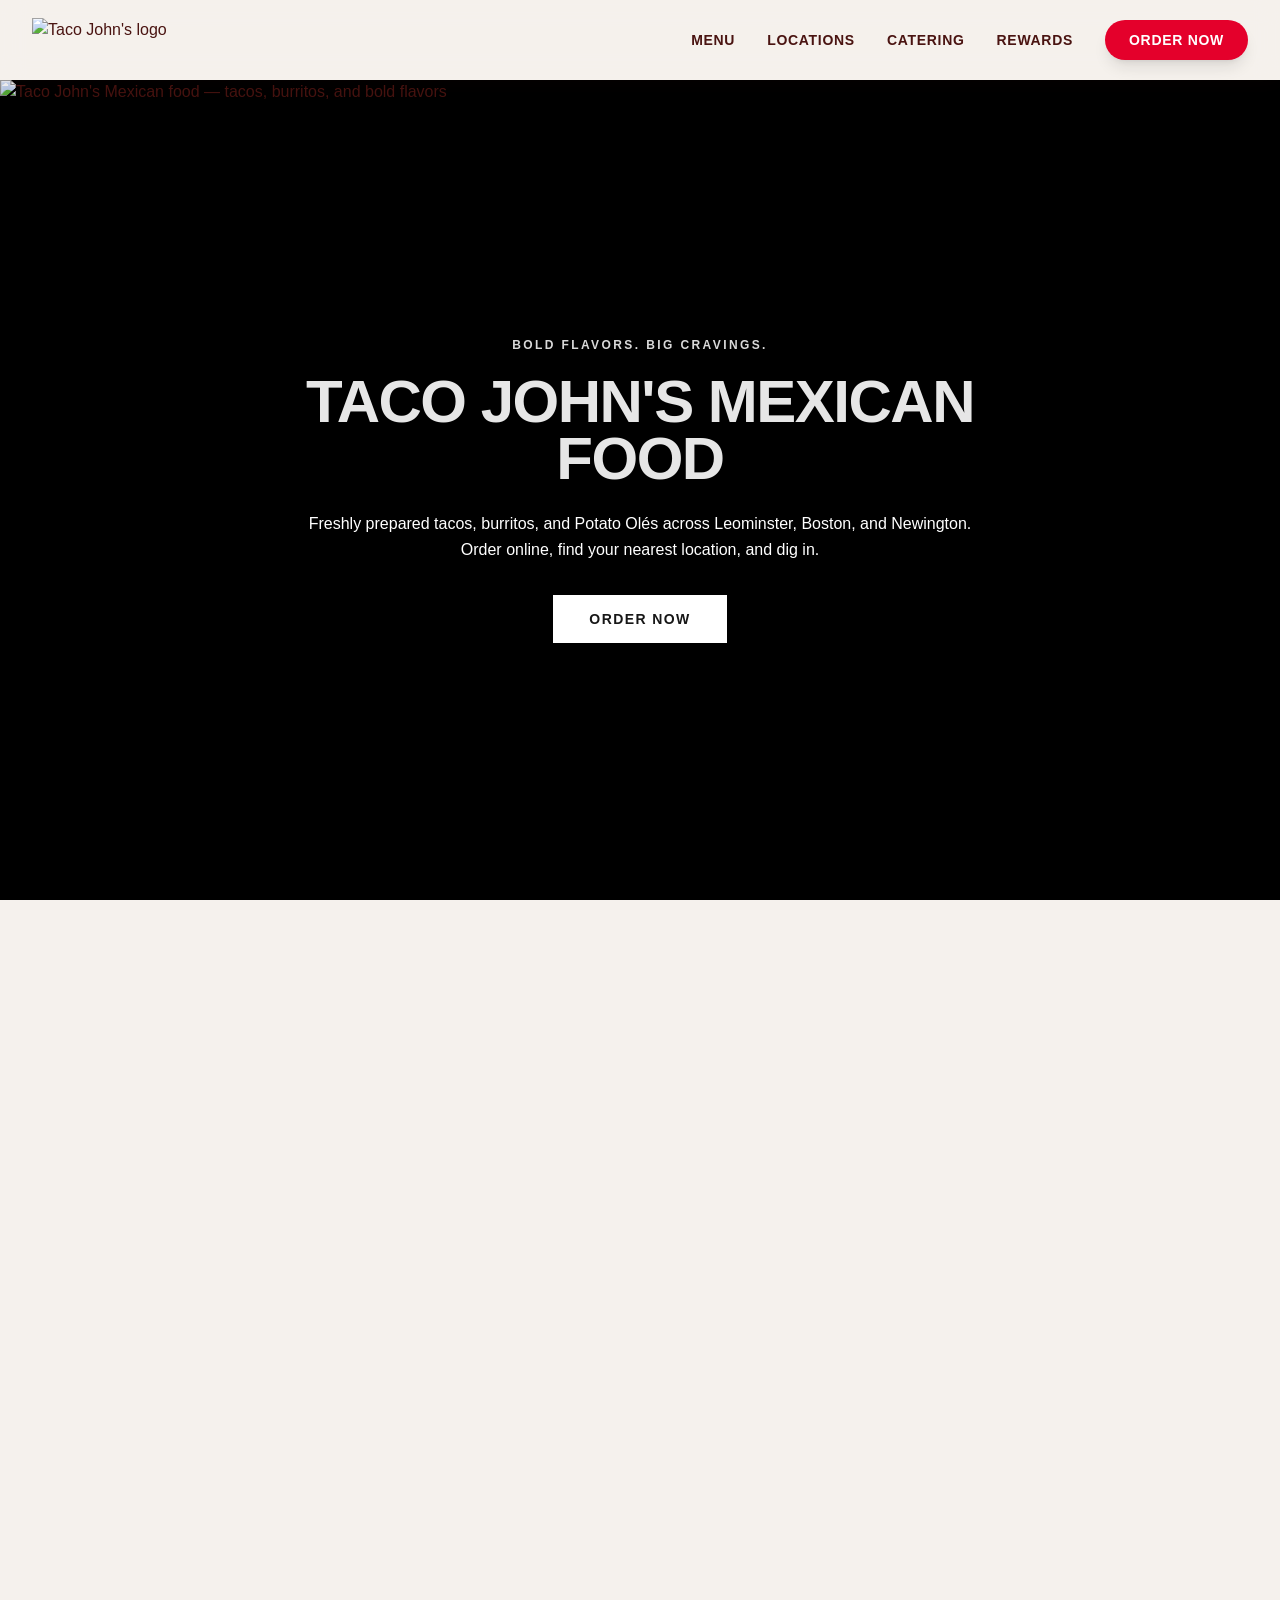
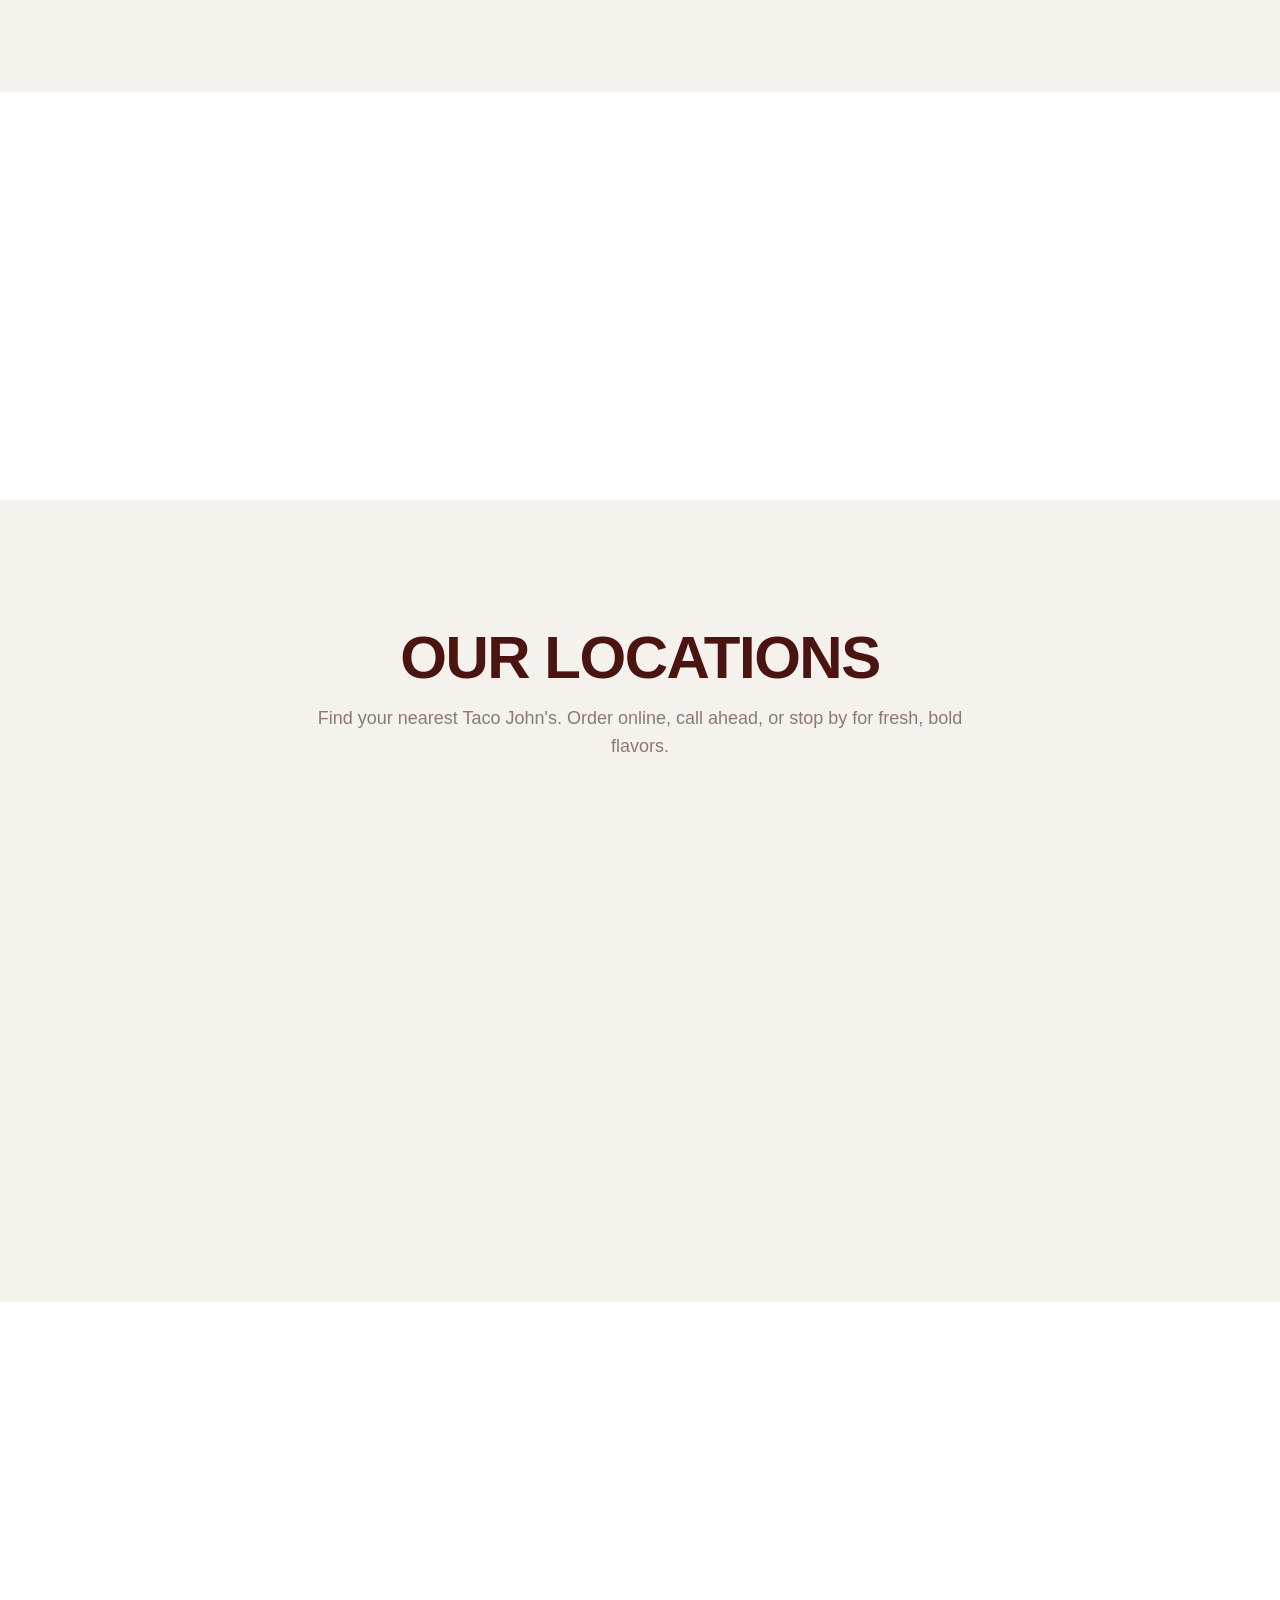
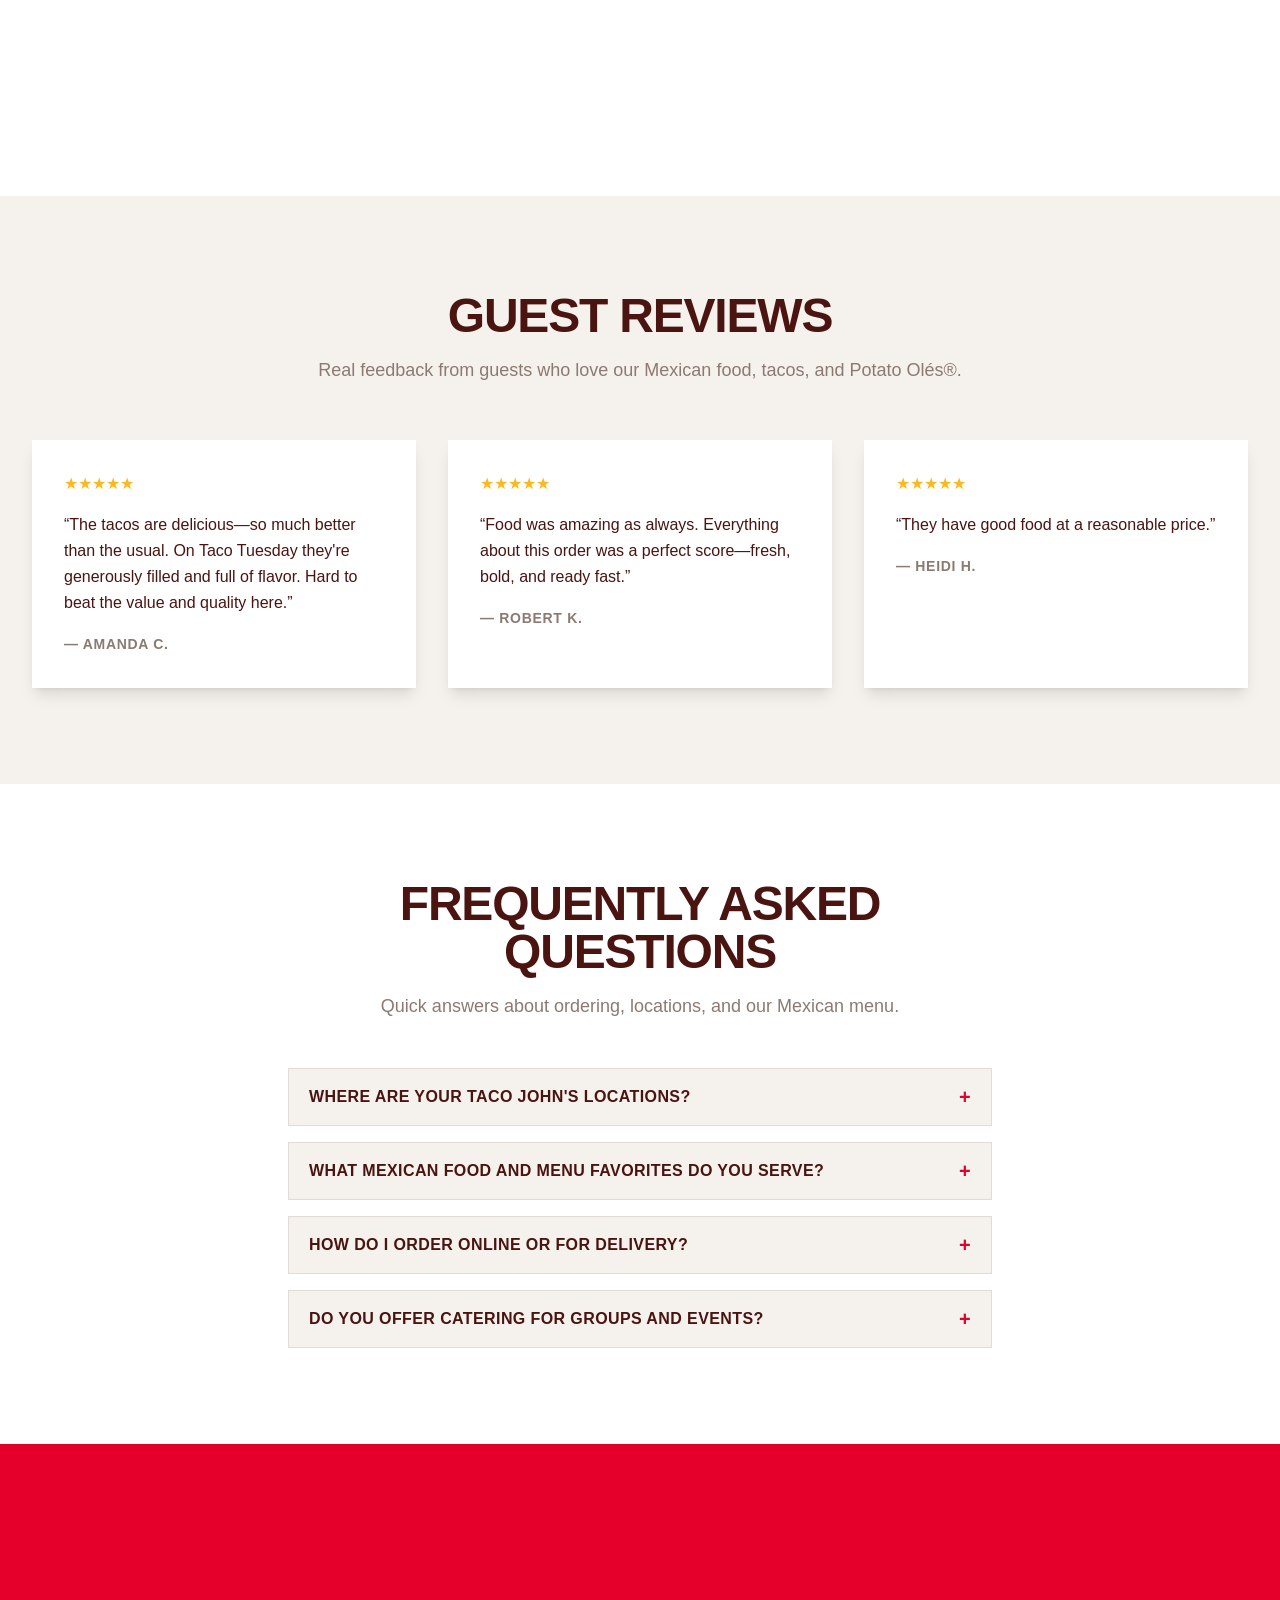
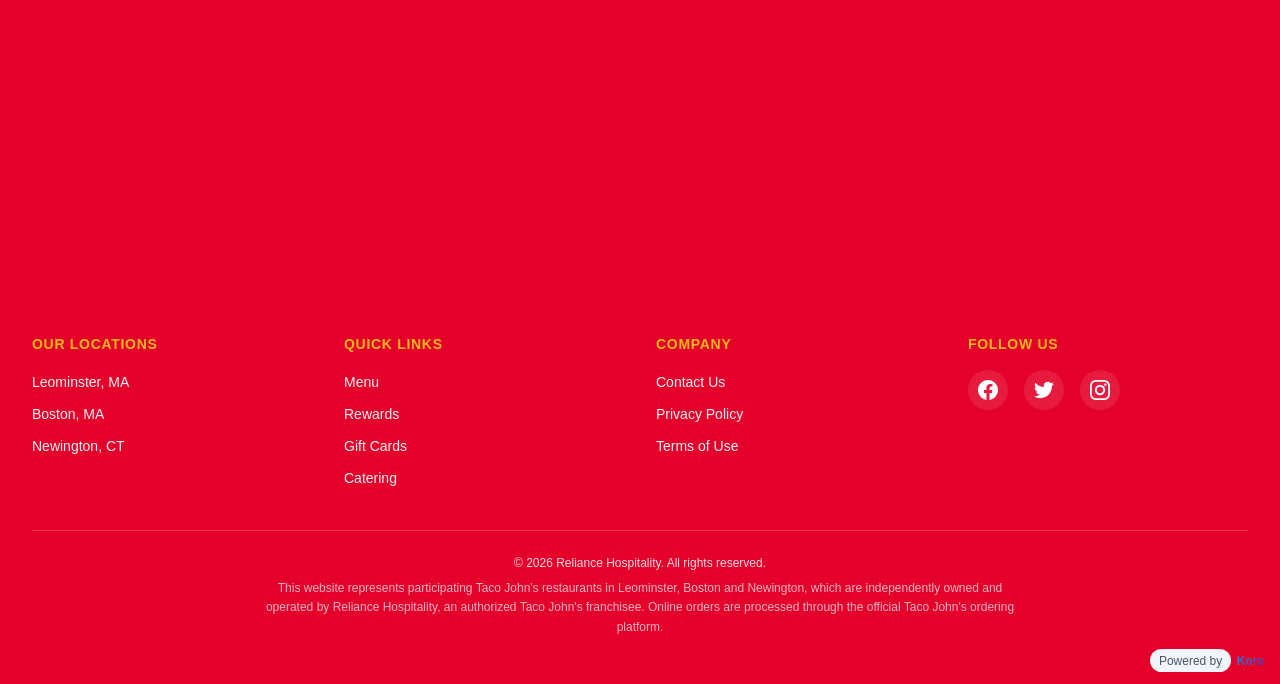
==== commit 128ce728: "Refactor font handling across multiple HTML files and update CSS variables for improved maintainabil" ====
--- a/index.html
+++ b/index.html
@@ -253,10 +253,7 @@
 <script src="https://cdnjs.cloudflare.com/ajax/libs/gsap/3.12.2/gsap.min.js"></script>
 <script src="https://cdnjs.cloudflare.com/ajax/libs/gsap/3.12.2/ScrollTrigger.min.js"></script>
 <!-- KORA_GOOGLE_FONTS_START -->
-<link rel="preconnect" href="https://fonts.googleapis.com">
-<link rel="preconnect" href="https://fonts.gstatic.com" crossorigin>
-<link rel="preload" as="style" href="https://fonts.googleapis.com/css2?family=Montserrat:wght@400;600;700&amp;display=swap" onload="this.onload=null;this.rel='stylesheet'">
-<noscript><link rel="stylesheet" href="https://fonts.googleapis.com/css2?family=Montserrat:wght@400;600;700&amp;display=swap"></noscript>
+<!-- kora:fonts --><!-- /kora:fonts -->
 <!-- KORA_GOOGLE_FONTS_END -->
 </head>
 <body>
--- a/style.css
+++ b/style.css
@@ -21,7 +21,7 @@
 }
 
 body {
-  font-family: 'Montserrat', sans-serif;
+  font-family: var(--kora-font-body, 'Montserrat'), sans-serif;
   background-color: var(--tj-cream);
   color: var(--tj-burgundy);
   overflow-x: hidden;
@@ -223,7 +223,7 @@
   padding: 0.75rem 1rem;
   background: #fff;
   color: #111;
-  font-family: Montserrat, Arial, sans-serif;
+  font-family: var(--kora-font-body, Montserrat), Arial, sans-serif;
   font-weight: 800;
   font-size: 0.65rem;
   line-height: 1.25;
@@ -275,7 +275,7 @@
 
 /* Typography aligned to tacojohns.com app strip: bold caps title, smaller regular subline, much larger red headline */
 .app-download-banner__title {
-  font-family: Montserrat, 'Arial Black', Arial, sans-serif;
+  font-family: var(--kora-font-body, Montserrat), 'Arial Black', Arial, sans-serif;
   font-weight: 800;
   font-size: clamp(1.0625rem, 2.4vw, 1.375rem);
   line-height: 1.12;
@@ -285,7 +285,7 @@
 }
 
 .app-download-banner__sub {
-  font-family: Montserrat, Arial, sans-serif;
+  font-family: var(--kora-font-body, Montserrat), Arial, sans-serif;
   font-weight: 400;
   font-size: clamp(0.75rem, 1.85vw, 0.9375rem);
   line-height: 1.5;
@@ -295,7 +295,7 @@
 }
 
 .app-download-banner__free {
-  font-family: Montserrat, 'Arial Black', Arial, sans-serif;
+  font-family: var(--kora-font-body, Montserrat), 'Arial Black', Arial, sans-serif;
   font-weight: 900;
   font-size: clamp(2.5rem, 9.5vw, 4.25rem);
   line-height: 0.92;
